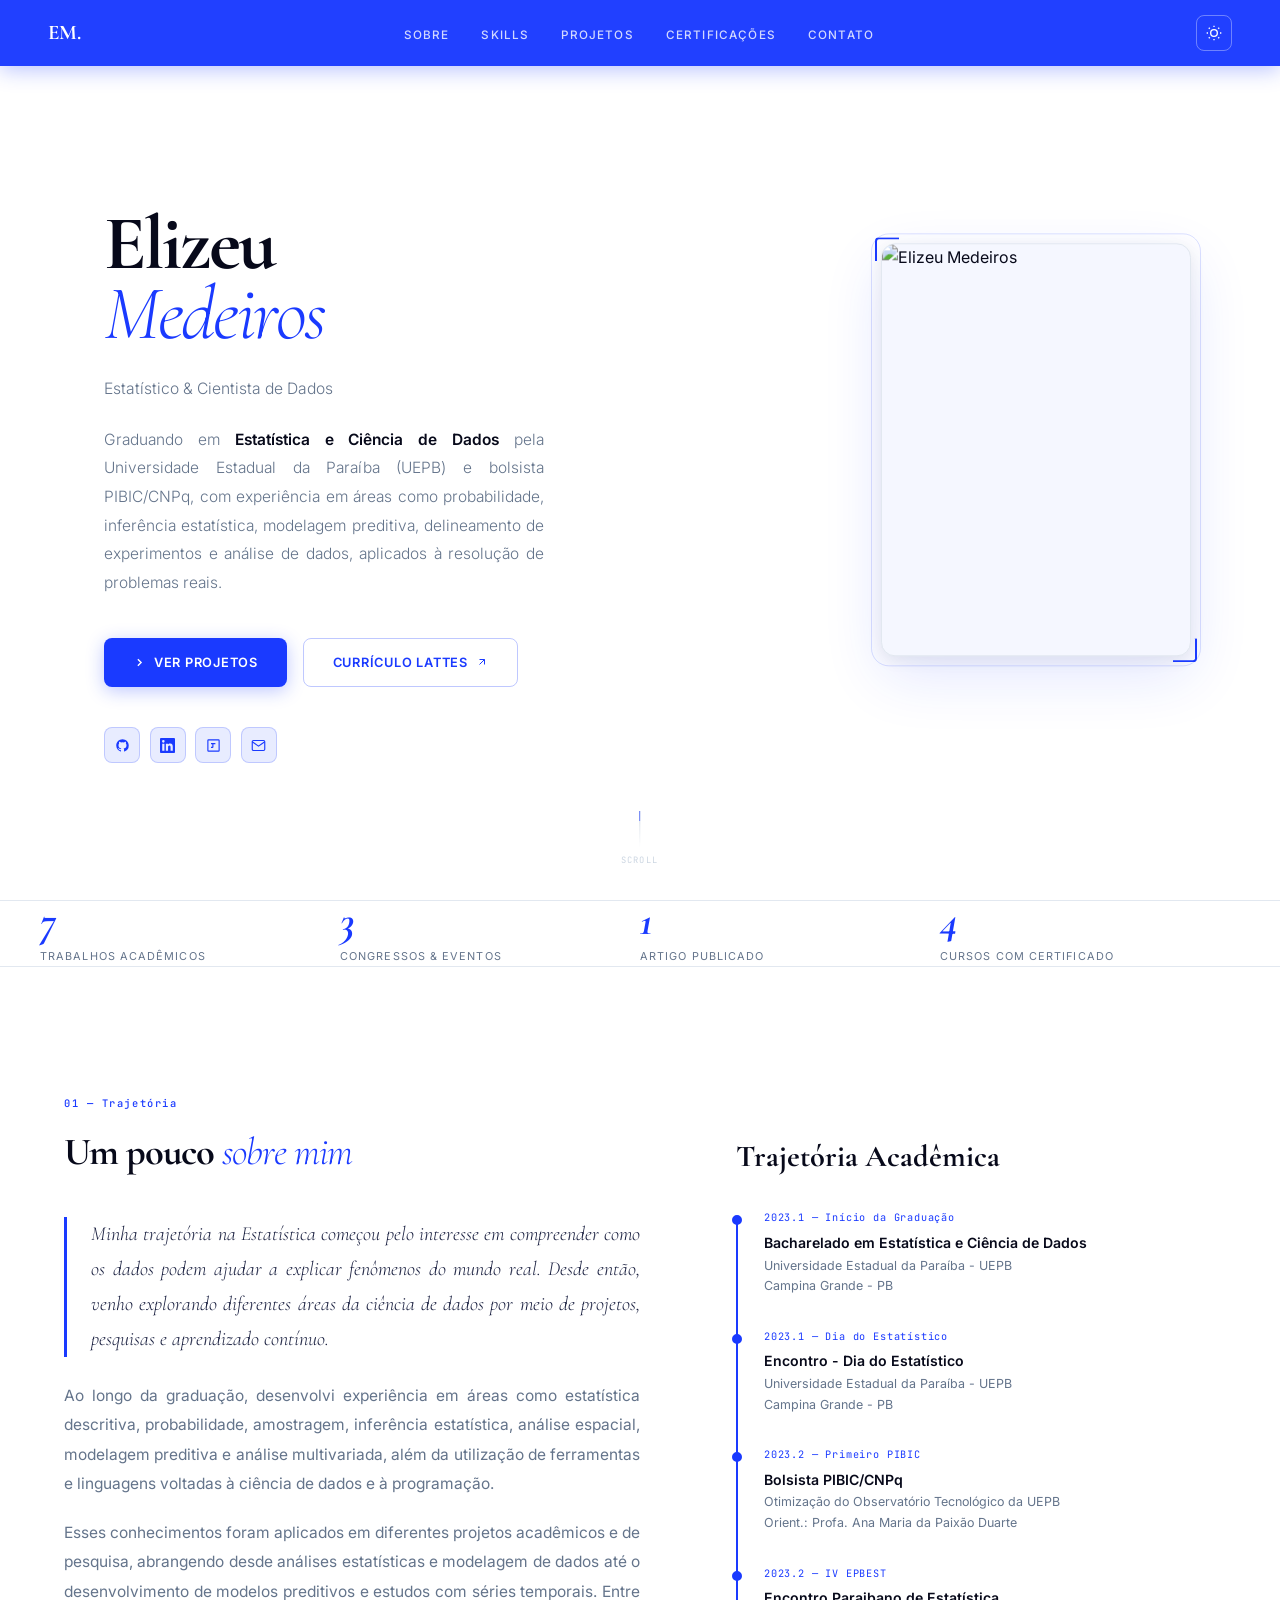
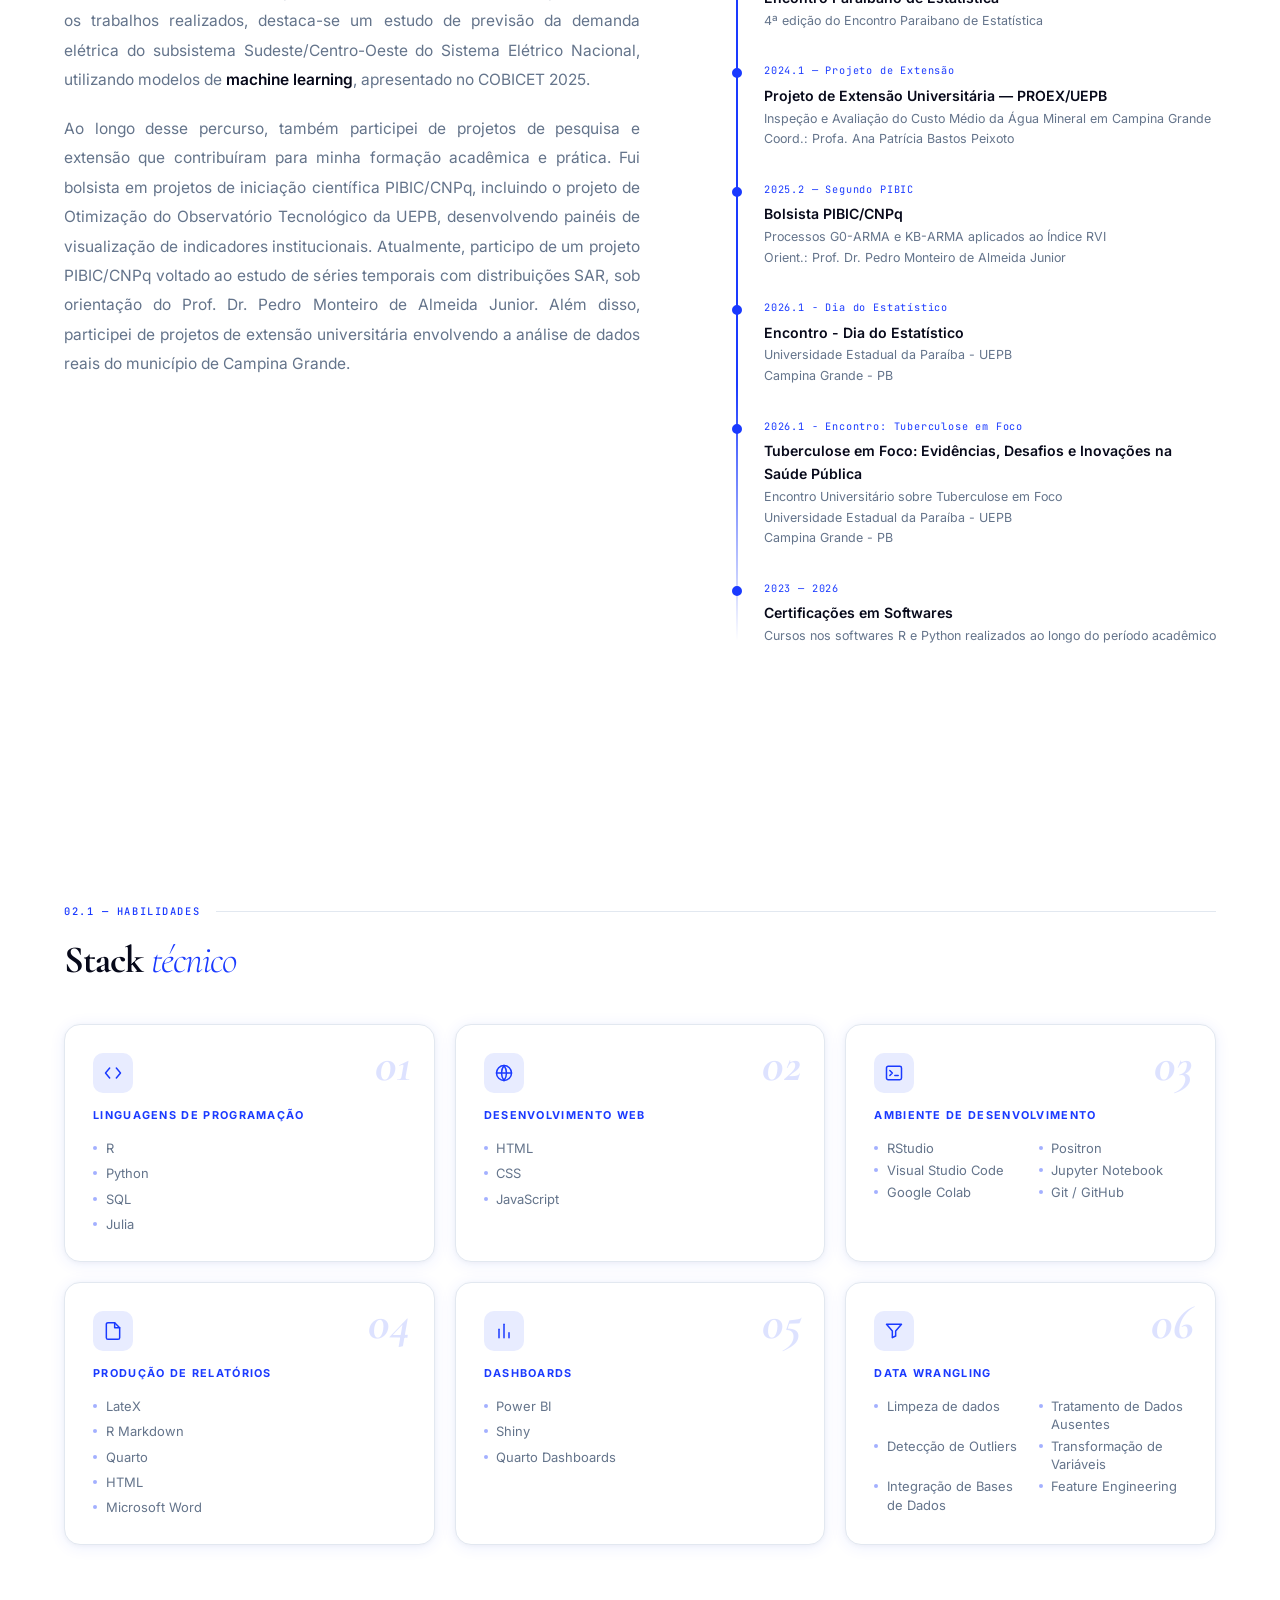
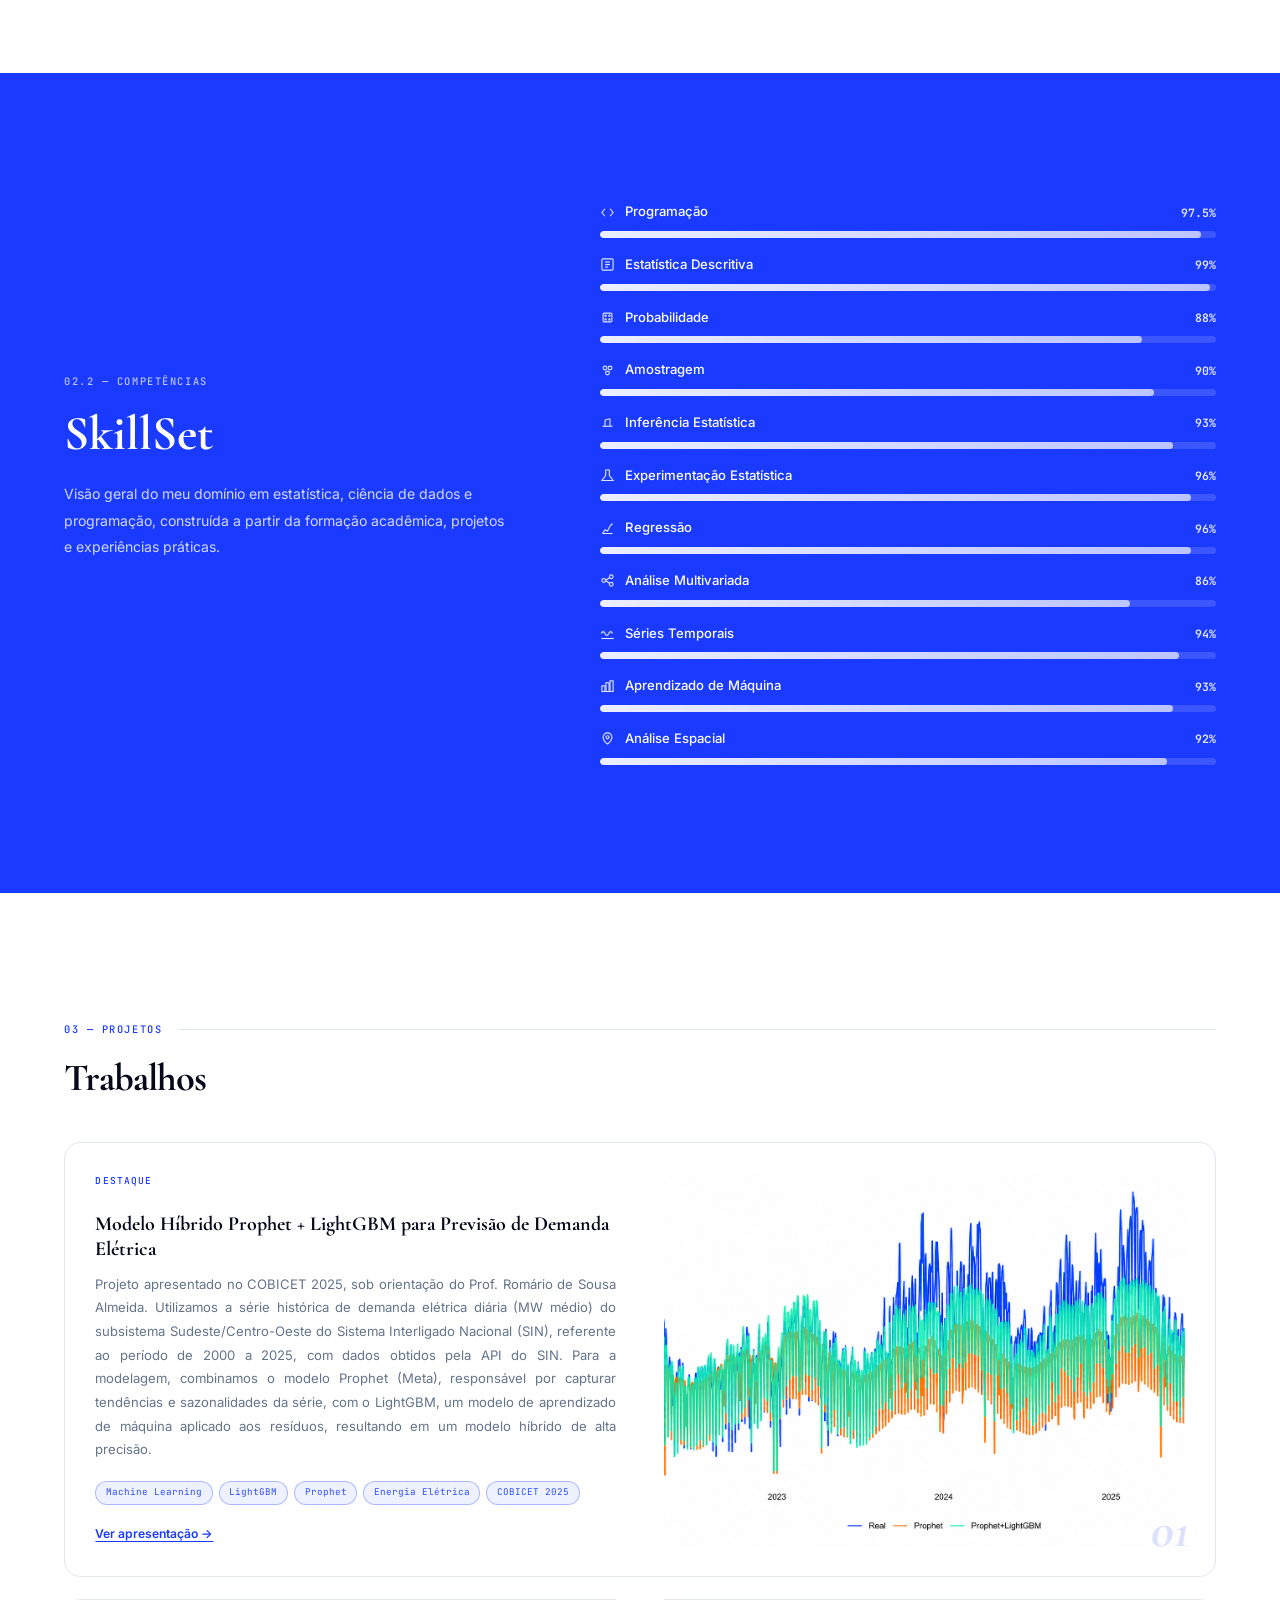
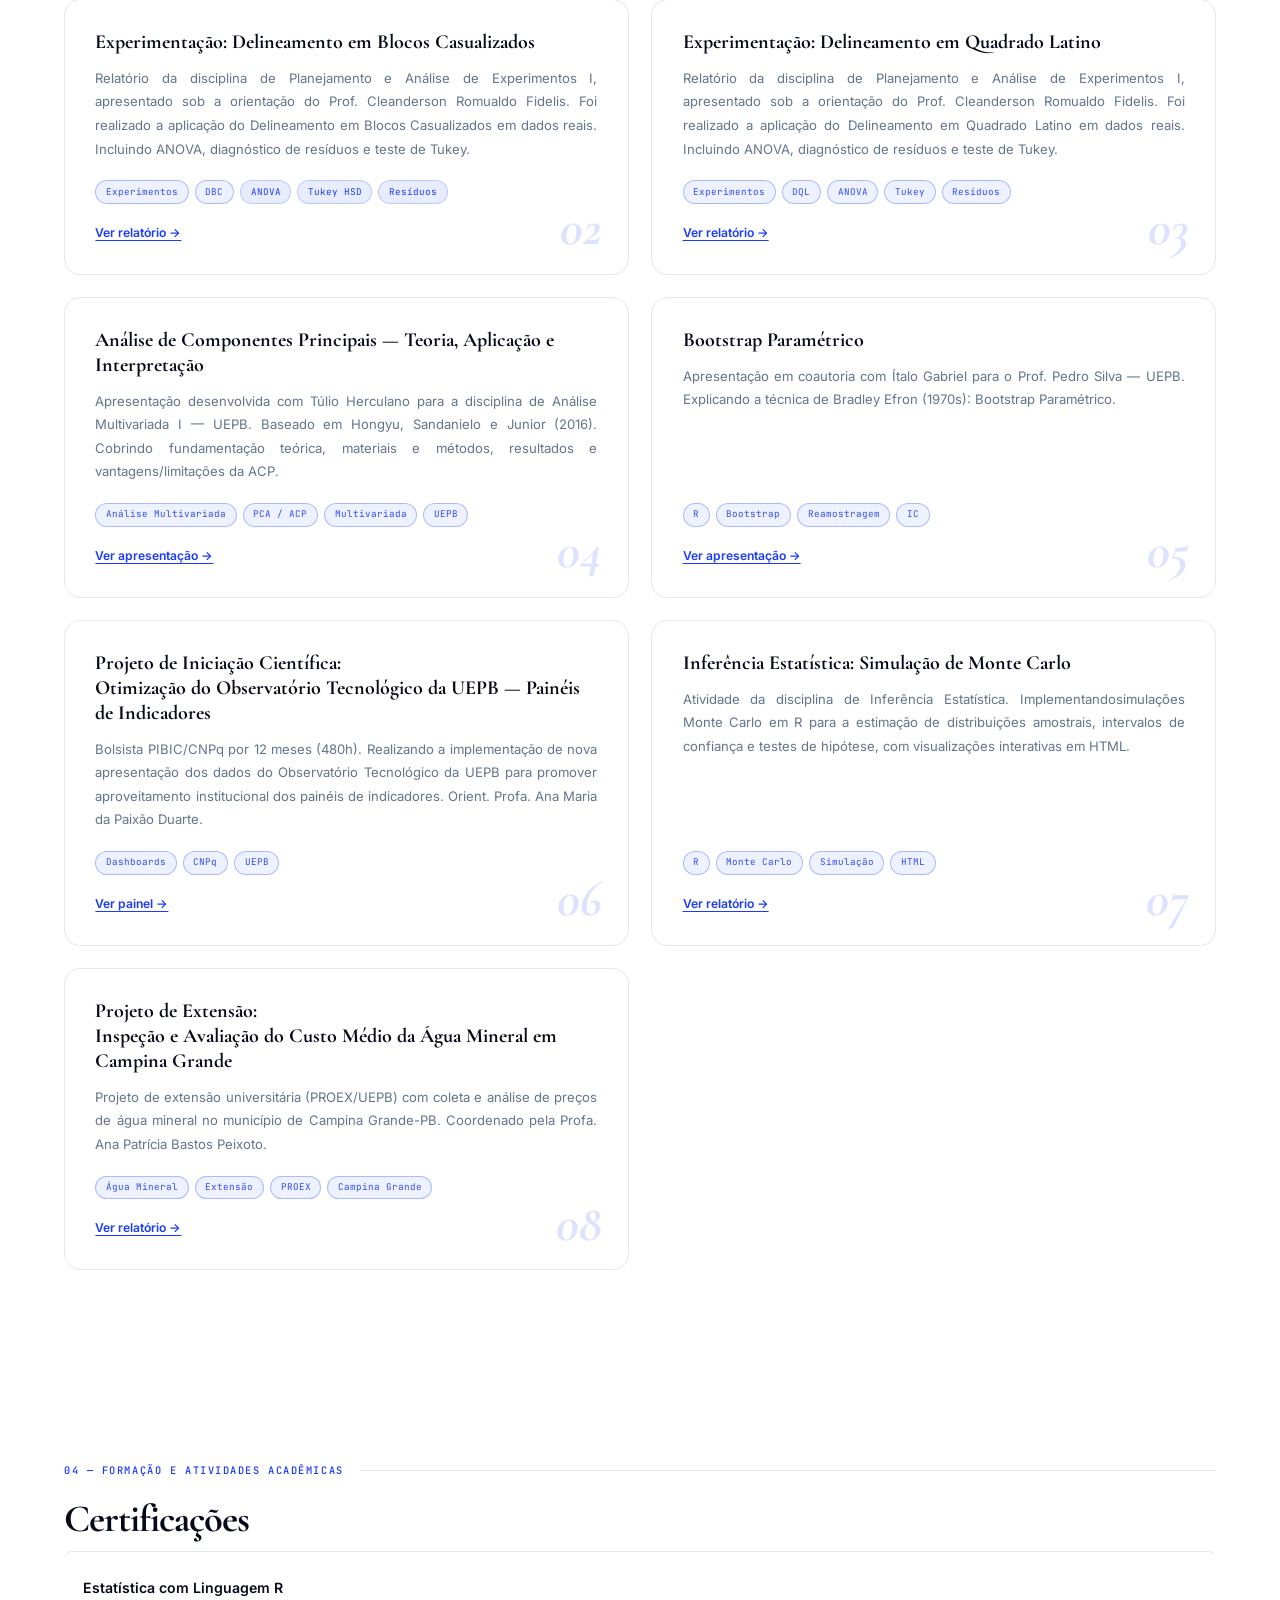
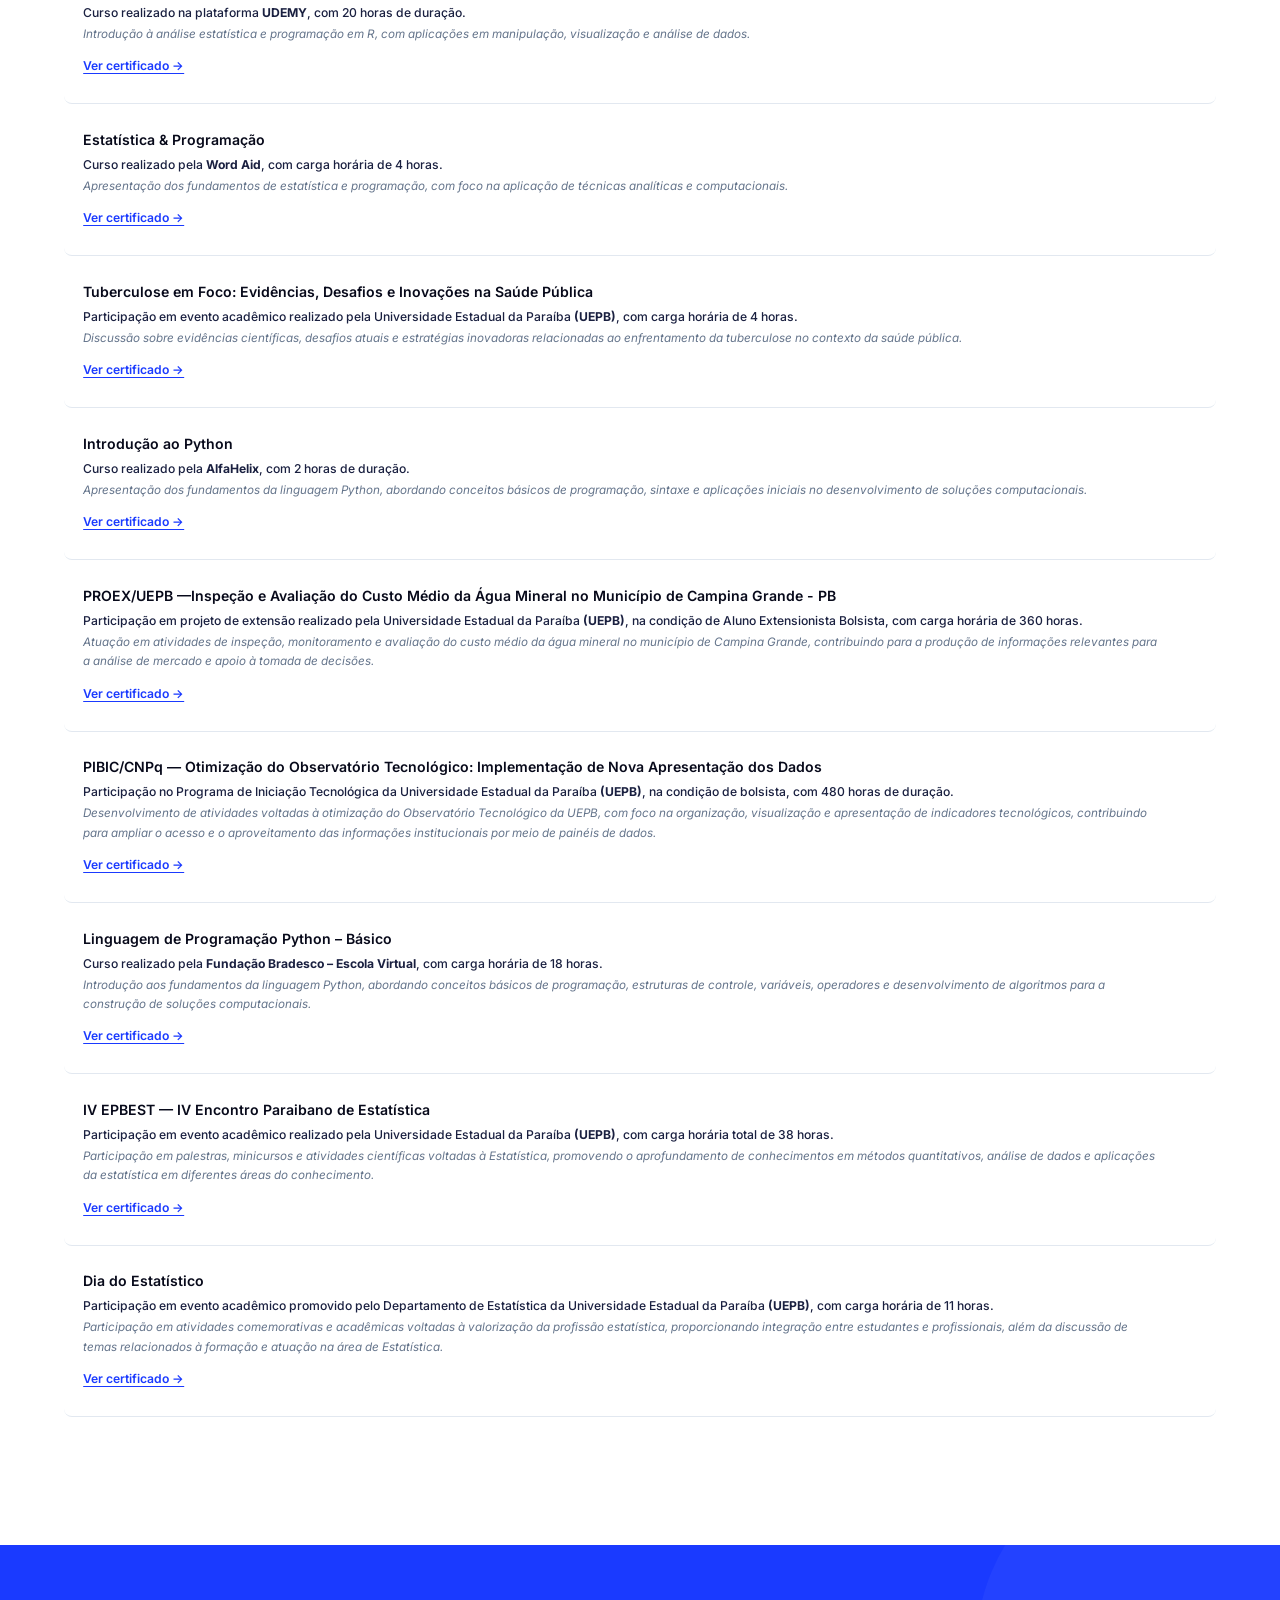
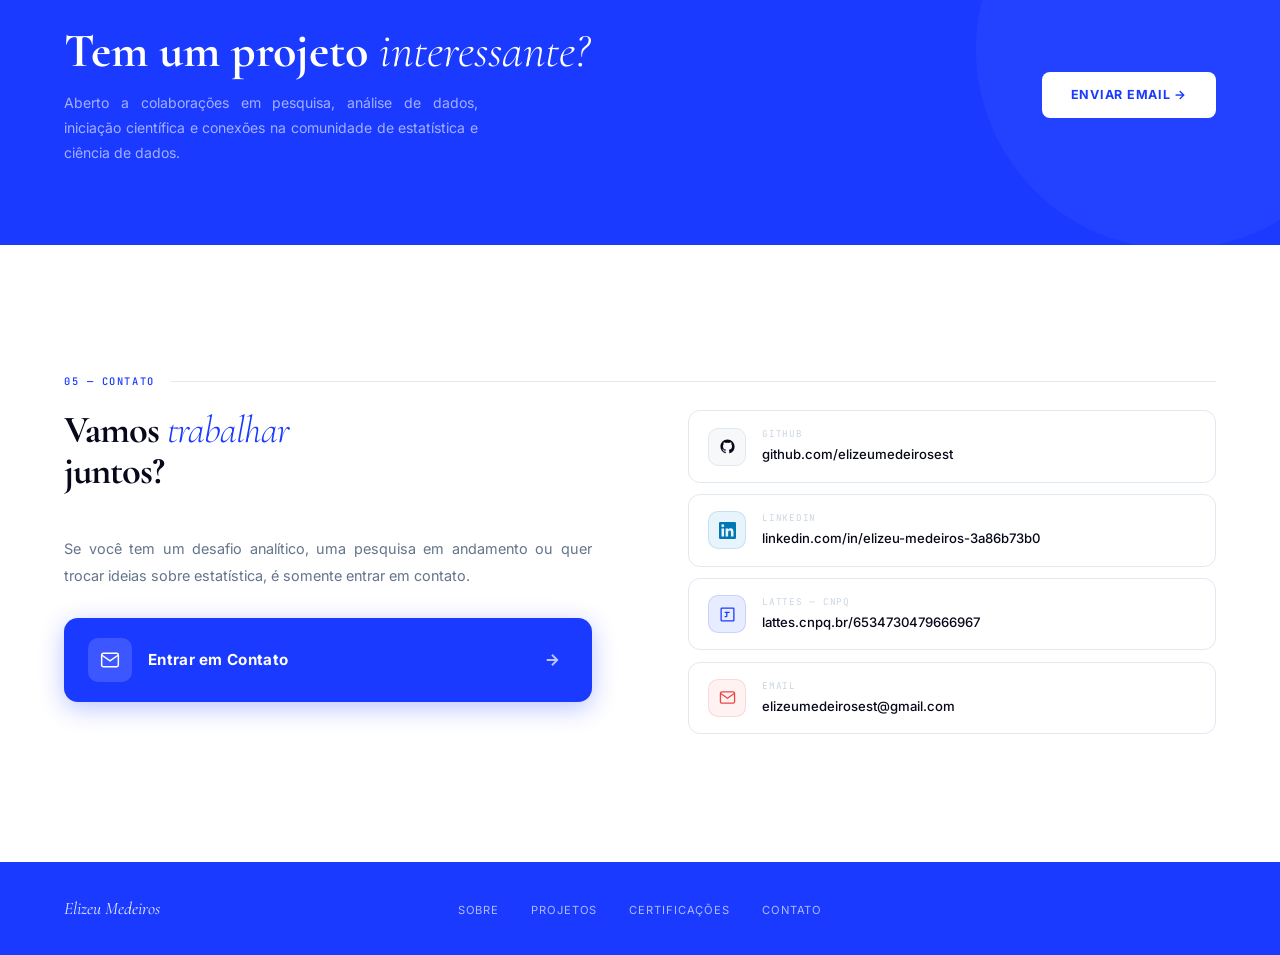
==== index.html @ 02c6488c "Rename portfolio_academico_elizeu.html to index.html" ====
<!DOCTYPE html>
<!--
  ╔══════════════════════════════════════════════════════╗
  ║  ESTRUTURA DE PASTAS — INSTRUÇÕES                   ║
  ╠══════════════════════════════════════════════════════╣
  ║  Coloque este index.html na raiz do seu portfólio.  ║
  ║  Crie as pastas:                                    ║
  ║    /projetos/       → projeto1.pdf (ou .html/.pptx) ║
  ║                       projeto2.pdf                  ║
  ║                       projeto3.pdf  ... até 8       ║
  ║    /certificados/   → certificado1.pdf (ou .png)    ║
  ║                       certificado2.pdf ... até 7    ║
  ║                                                     ║
  ║  Estrutura final:                                   ║
  ║  portfolio/                                         ║
  ║  ├── index.html       ← esta página                 ║
  ║  ├── projetos/                                      ║
  ║  │   ├── projeto1.pdf  ← COBICET Prophet+LightGBM   ║
  ║  │   ├── projeto2.pdf  ← DBC                        ║
  ║  │   ├── projeto3.pdf  ← DQL                        ║
  ║  │   ├── projeto4.pdf  ← ACP/Multivariada           ║
  ║  │   ├── projeto5.pdf  ← Bootstrap                  ║
  ║  │   ├── projeto6.pdf  ← PIBIC                     ║
  ║  │   ├── projeto7.pdf  ← Monte Carlo                ║
  ║  │   └── projeto8.pdf  ← Extensão Água Mineral      ║
  ║  └── certificados/                                  ║
  ║      ├── certificado1.pdf ← COBICET                 ║
  ║      ├── certificado2.pdf ← Bootstrap               ║
  ║      ├── certificado3.pdf ← ACP/PCA                 ║
  ║      ├── certificado4.pdf ← DBC                     ║
  ║      ├── certificado5.pdf ← DQL                     ║
  ║      ├── certificado6.pdf ← PIBIC/CNPq             ║
  ║      └── certificado7.pdf ← IV EPBEST               ║
  ╚══════════════════════════════════════════════════════╝
-->

<html lang="pt-BR">
<head>
<meta charset="UTF-8">
<meta name="viewport" content="width=device-width, initial-scale=1.0">
<title>Elizeu Medeiros — Estatístico & Cientista de Dados</title>
<link rel="preconnect" href="https://fonts.googleapis.com">
<link rel="preconnect" href="https://fonts.gstatic.com" crossorigin>
<link href="https://fonts.googleapis.com/css2?family=Cormorant+Garamond:ital,wght@0,300;0,500;0,700;1,300;1,500;1,700&family=Inter:wght@300;400;500;600;700&family=JetBrains+Mono:wght@400;500&display=swap" rel="stylesheet">
<style>
*,*::before,*::after{box-sizing:border-box;margin:0;padding:0}
:root{
  --white:#ffffff;
  --off:#f5f7ff;
  --off2:#eaedfa;
  --ink:#07091a;
  --ink2:#1a2040;
  --blue:#1a3aff;
  --blue2:#2d4dff;
  --blue-lt:#e8ecff;
  --blue-mid:#6b82ff;
  --blue-royal:#2255dd;
  --teal:#00b4d8;
  --violet:#7c3aed;
  --muted:#64748b;
  --faint:#cbd5e1;
  --border:#e2e8f0;
  --max:1200px;
  --serif:'Cormorant Garamond',Georgia,serif;
  --sans:'Inter',system-ui,sans-serif;
  --mono:'JetBrains Mono',monospace;
  --sh:0 2px 12px rgba(26,58,255,.07),0 1px 3px rgba(0,0,0,.05);
  --sh-lg:0 20px 60px rgba(26,58,255,.12),0 4px 16px rgba(0,0,0,.07);
}
html{scroll-behavior:smooth;background:var(--white)}
body{font-family:var(--sans);color:var(--ink);overflow-x:hidden;line-height:1.65}
::selection{background:var(--blue);color:#fff}
::-webkit-scrollbar{width:3px}
::-webkit-scrollbar-track{background:var(--off)}
::-webkit-scrollbar-thumb{background:var(--blue);border-radius:2px}


/* ── DARK MODE ── */
.dm-toggle{background:none;border:1px solid rgba(255,255,255,.35);border-radius:8px;width:36px;height:36px;display:flex;align-items:center;justify-content:center;cursor:pointer;color:#fff;transition:all .2s;flex-shrink:0}
.dm-toggle:hover{border-color:#fff;color:#fff;background:rgba(255,255,255,.15)}
.dm-toggle svg{width:16px;height:16px;pointer-events:none}
body:not(.dark) .icon-moon{display:none}
body.dark .icon-sun{display:none}
body.dark{
  --white:#111827;--off:#1a2235;--off2:#1f2d44;--ink:#f0f4ff;--ink2:#c7d2f0;
  --muted:#8899bb;--faint:#3a4a6a;--border:#253050;
  --sh:0 2px 12px rgba(0,0,0,.3),0 1px 3px rgba(0,0,0,.2);
  --sh-lg:0 20px 60px rgba(0,0,0,.4),0 4px 16px rgba(0,0,0,.2);
}
body.dark,body.dark *{color-scheme:dark}
body.dark{background:#111827!important;color:#f0f4ff!important}
body.dark #hero{background:#111827!important}
body.dark .hero-wash{opacity:0!important}
body.dark #sobre,body.dark #skills,body.dark #projetos,body.dark #pub,body.dark #contato{background:#111827!important}
body.dark .sk-card,body.dark .pcard,body.dark .bars-box,body.dark .ndist-panel{background:#1a2235!important;border-color:#253050!important}
body.dark .sbox{background:#1a2235!important}
body.dark .pub-item:hover{background:#1a2235!important}
body.dark .clink{background:#1a2235!important;border-color:#253050!important}
body.dark nav,body.dark nav.scrolled{background:rgba(26,58,255,.98)!important}
body.dark footer{background:var(--blue)!important}
body.dark .foot-logo{color:rgba(255,255,255,.9)!important}
body.dark .foot-links a{color:rgba(255,255,255,.65)!important}
body.dark .foot-links a:hover{color:#fff!important}
body.dark .clinks a:first-child .cl-icon{background:#fff!important;border-color:#ddd!important}
body.dark .clinks a:first-child .cl-icon svg{fill:#24292e!important}
body.dark .about-lead,body.dark .sobre-body,body.dark .hero-desc{color:#c7d2f0!important}
body.dark .muted,body.dark .pub-meta,body.dark .pub-venue,body.dark .t-inst{color:#8899bb!important}

body.dark .sk-card,body.dark .pcard,body.dark .clink,body.dark .ndist-panel,body.dark .pub-item:hover,body.dark .contact-cta-card,body.dark .location-card{background:var(--off)}
body.dark .stats-band{background:var(--bg,#111827)!important;border-color:rgba(255,255,255,.08)!important}
body.dark .sbox{background:#111827!important;border-color:rgba(255,255,255,.08)!important}
body.dark .sbox-n{color:#6b82ff!important}
body.dark .sbox-l{color:rgba(255,255,255,.55)!important}

/* ─── PROGRESS ─── */
#prog{position:fixed;top:0;left:0;height:2px;background:linear-gradient(90deg,var(--blue),var(--teal));z-index:9999;width:0;pointer-events:none;transition:width .1s}

/* ─── CURSOR ─── */
#cur{position:fixed;width:7px;height:7px;background:var(--blue);border-radius:50%;pointer-events:none;z-index:9998;transform:translate(-50%,-50%);transition:width .2s,height .2s}
#cur2{position:fixed;width:30px;height:30px;border:1.5px solid rgba(26,58,255,.3);border-radius:50%;pointer-events:none;z-index:9997;transform:translate(-50%,-50%);transition:all .13s ease}
@media(hover:none){#cur,#cur2{display:none}}

/* ═══════════════════════════
   NAV
═══════════════════════════ */
nav{position:fixed;top:0;left:0;right:0;z-index:600;height:66px;padding:0 clamp(1.5rem,5vw,3rem);display:grid;grid-template-columns:auto 1fr auto;align-items:center;gap:1.5rem;will-change:transform;background:rgba(26,58,255,.97);box-shadow:0 4px 20px rgba(26,58,255,.3)}
nav.scrolled{background:rgba(26,58,255,.98);backdrop-filter:blur(20px);border-bottom:1px solid rgba(255,255,255,.1);box-shadow:0 6px 24px rgba(26,58,255,.35)}
.nav-logo{font-family:var(--serif);font-size:1.3rem;font-weight:700;color:#fff;text-decoration:none;letter-spacing:.01em}

.nav-links{display:flex;gap:2rem;list-style:none;justify-content:center}
.nav-links a{font-size:.73rem;letter-spacing:.1em;text-transform:uppercase;color:rgba(255,255,255,.8);text-decoration:none;transition:color .2s;font-weight:500}
.nav-links a:hover{color:#fff}
.hamburger{display:none;flex-direction:column;gap:5px;cursor:pointer;padding:4px}
.hamburger span{width:22px;height:1.5px;background:rgba(255,255,255,.8);display:block;transition:.3s}

/* ═══════════════════════════
   HERO — fundo branco/off
═══════════════════════════ */
#hero{min-height:100vh;background:var(--white);position:relative;overflow:hidden;display:flex;align-items:center}

/* gradient wash right side */
.hero-wash{position:absolute;inset:0;background:radial-gradient(ellipse 55% 80% at 85% 50%,var(--off) 0%,transparent 70%);pointer-events:none}

/* thin left accent rule */
.hero-rule{position:absolute;left:clamp(1.5rem,5vw,4rem);top:10%;bottom:10%;width:1.5px;background:linear-gradient(transparent,var(--blue-lt) 30%,var(--blue-lt) 70%,transparent);border-radius:1px}

/* right side — photo + floating elements */
.hero-right{position:absolute;right:clamp(1.5rem,5vw,4rem);top:50%;transform:translateY(-50%);width:360px;display:flex;flex-direction:column;align-items:center;gap:1.5rem;z-index:2}

/* photo frame */
.photo-frame{width:310px;aspect-ratio:3/4;position:relative}
.photo-frame::before{content:'';position:absolute;inset:-10px;border:1.5px solid rgba(26,58,255,.15);border-radius:18px;pointer-events:none}
.photo-inner{width:100%;height:100%;border-radius:14px;background:var(--off);border:1px solid var(--border);overflow:hidden;position:relative;display:flex;align-items:center;justify-content:center;box-shadow:var(--sh-lg)}
.photo-inner img{width:100%;height:100%;object-fit:cover;display:block}
.photo-placeholder{display:flex;flex-direction:column;align-items:center;gap:.75rem;padding:2rem}
.photo-placeholder svg{width:64px;height:64px;color:var(--faint)}
.photo-placeholder p{font-family:var(--mono);font-size:.62rem;color:var(--faint);letter-spacing:.08em;text-align:center;line-height:1.6}

/* corner brackets */
.photo-frame::after{content:'';position:absolute;bottom:-6px;right:-6px;width:24px;height:24px;border-bottom:2px solid var(--blue);border-right:2px solid var(--blue);border-radius:0 0 4px 0}
.corner-tl{position:absolute;top:-6px;left:-6px;width:24px;height:24px;border-top:2px solid var(--blue);border-left:2px solid var(--blue);border-radius:4px 0 0 0;z-index:1}

/* name badge on photo */
.photo-badge{display:none}
.photo-badge-name{font-family:var(--serif);font-size:1rem;font-weight:700;color:var(--ink);display:block}
.photo-badge-role{font-family:var(--mono);font-size:.6rem;color:var(--muted);display:block;margin-top:.2rem;letter-spacing:.05em}
.photo-badge-dot{display:inline-block;width:6px;height:6px;background:var(--teal);border-radius:50%;margin-right:.35rem;animation:pulse 2s ease-in-out infinite}

/* floating metric pills */
.metric-pills{display:flex;flex-direction:column;gap:.6rem;width:100%}
.mpill{display:flex;align-items:center;gap:.75rem;padding:.65rem 1rem;background:var(--white);border:1px solid var(--border);border-radius:10px;box-shadow:var(--sh);animation:floatPill 5s ease-in-out infinite}
.mpill:nth-child(2){animation-delay:1.5s}.mpill:nth-child(3){animation-delay:3s}
.mpill-icon{width:32px;height:32px;border-radius:8px;display:flex;align-items:center;justify-content:center;font-size:1rem;flex-shrink:0}
.mpill-text strong{display:block;font-size:.8rem;font-weight:600;color:var(--ink)}
.mpill-text span{font-family:var(--mono);font-size:.62rem;color:var(--muted);letter-spacing:.04em}
@keyframes floatPill{0%,100%{transform:translateY(0)}50%{transform:translateY(-5px)}}
@keyframes pulse{0%,100%{box-shadow:0 0 0 0 rgba(0,180,216,.4)}50%{box-shadow:0 0 0 6px rgba(0,180,216,0)}}

/* hero text left */
.hero-text{position:relative;z-index:2;max-width:var(--max);margin:0 auto;width:100%;padding:0 clamp(1.5rem,5vw,4rem);padding-top:72px;min-height:100vh;display:flex;align-items:center}
.hero-text-inner{max-width:520px}

.eyebrow-tag{display:inline-flex;align-items:center;gap:.65rem;font-family:var(--mono);font-size:.68rem;letter-spacing:.14em;color:var(--blue);margin-bottom:2rem;opacity:0;animation:fadeUp .7s .2s ease forwards}
.tag-pulse{width:7px;height:7px;background:var(--teal);border-radius:50%;flex-shrink:0;animation:pulse 2s ease-in-out infinite}

h1.hn{font-family:var(--serif);font-size:clamp(3.5rem,6vw,5.8rem);font-weight:700;line-height:.92;letter-spacing:-.03em;color:var(--ink);margin-bottom:1.6rem;opacity:0;animation:fadeUp .9s .35s ease forwards}
h1.hn em{font-style:italic;font-weight:300;color:var(--blue);display:block}

.hero-role-wrap{display:flex;align-items:center;gap:.75rem;margin-bottom:1.5rem;flex-wrap:wrap;opacity:0;animation:fadeUp .9s .48s ease forwards}
.hero-role-txt{font-size:.98rem;color:var(--muted);font-weight:300}
.hero-badge{font-family:var(--mono);font-size:.6rem;padding:.28rem .72rem;border-radius:100px;background:var(--blue-lt);color:var(--blue);border:1px solid rgba(26,58,255,.2);letter-spacing:.06em}

.hero-desc{font-size:.97rem;color:var(--muted);line-height:1.85;max-width:44ch;margin-bottom:2.5rem;opacity:0;animation:fadeUp .9s .58s ease forwards;font-weight:300}
.hero-desc strong{color:var(--ink);font-weight:600}

.hero-btns{display:flex;gap:1rem;flex-wrap:wrap;margin-bottom:2.5rem;opacity:0;animation:fadeUp .9s .7s ease forwards}
.btn-blue{display:inline-flex;align-items:center;gap:.5rem;padding:.82rem 1.8rem;background:var(--blue);color:#fff;font-size:.8rem;font-weight:600;letter-spacing:.06em;text-transform:uppercase;text-decoration:none;border-radius:8px;transition:all .25s;box-shadow:0 4px 18px rgba(26,58,255,.28)}
.btn-blue:hover{background:var(--blue2);transform:translateY(-2px);box-shadow:0 8px 28px rgba(26,58,255,.38)}
.btn-ol{display:inline-flex;align-items:center;gap:.5rem;padding:.82rem 1.8rem;background:transparent;color:var(--blue);font-size:.8rem;font-weight:600;letter-spacing:.06em;text-transform:uppercase;text-decoration:none;border-radius:8px;border:1.5px solid rgba(26,58,255,.28);transition:all .25s}
.btn-ol:hover{background:var(--blue-lt);border-color:var(--blue);transform:translateY(-2px)}

.hero-soc{display:flex;gap:.6rem;opacity:0;animation:fadeUp .9s .82s ease forwards}
.soc{width:36px;height:36px;border:1px solid rgba(26,58,255,.2);border-radius:8px;display:flex;align-items:center;justify-content:center;color:var(--blue);text-decoration:none;transition:all .2s;background:var(--blue-lt)}
.soc:hover{border-color:var(--blue2);color:#fff;background:var(--blue);transform:translateY(-2px);box-shadow:0 4px 12px rgba(26,58,255,.3)}
.soc svg{width:15px;height:15px}

/* scroll thumb */
.scroll-hint{position:absolute;bottom:2rem;left:50%;transform:translateX(-50%);display:flex;flex-direction:column;align-items:center;gap:.4rem;opacity:0;animation:fadeIn 1s 1.4s ease forwards;z-index:2}
.scroll-hint span{font-family:var(--mono);font-size:.55rem;letter-spacing:.14em;color:var(--faint);text-transform:uppercase}
.scroll-track{width:1px;height:36px;background:linear-gradient(var(--faint),transparent);position:relative;overflow:hidden}
.scroll-thumb{position:absolute;top:0;left:0;width:1px;height:10px;background:var(--blue);animation:sThumb 1.8s ease-in-out infinite}
@keyframes sThumb{0%{top:-10px}100%{top:100%}}

/* ═══════════════════════════
   STATS BAND
═══════════════════════════ */
.stats-band{border-top:1px solid var(--border);border-bottom:1px solid var(--border);background:var(--white)}
.stats-inner{max-width:var(--max);margin:0 auto;display:grid;grid-template-columns:repeat(4,1fr)}
.sbox:last-child{border-right:none}

.sbox:hover{background:var(--off)}
.sbox-n{font-family:var(--serif);font-size:2.6rem;font-weight:700;font-style:italic;color:var(--blue);line-height:1;display:block}
.sbox-l{font-size:.68rem;color:var(--muted);letter-spacing:.1em;text-transform:uppercase;margin-top:.35rem;display:block}

/* ═══════════════════════════
   SECTION BASE
═══════════════════════════ */
.sec{padding:clamp(5rem,10vw,8rem) clamp(1.5rem,5vw,4rem)}
.sec-inner{max-width:var(--max);margin:0 auto}
.ey{display:flex;align-items:center;gap:1rem;margin-bottom:1.25rem}
.ey-n{font-family:var(--mono);font-size:.65rem;color:var(--blue);letter-spacing:.15em;font-weight:500}
.ey-r{flex:1;height:1px;background:var(--border)}
.sec-h{font-family:var(--serif);font-size:clamp(1.8rem,3vw,2.6rem);font-weight:700;line-height:1.05;letter-spacing:-.025em;color:var(--ink);margin-bottom:2.75rem}
.sec-h em{font-style:italic;font-weight:300;color:var(--blue)}

/* ═══════════════════════════
   SOBRE
═══════════════════════════ */
#sobre{background:var(--white)}
.sobre-grid{display:grid;grid-template-columns:1.2fr 1fr;gap:6rem;align-items:start}
.sobre-lead{font-family:var(--serif);font-size:1.25rem;font-weight:300;font-style:italic;color:var(--ink2);line-height:1.75;margin-bottom:1.5rem;padding-left:1.5rem;border-left:3px solid var(--blue)}
.sobre-body{font-size:.97rem;color:var(--muted);line-height:1.9;margin-bottom:1.2rem}
.sobre-body strong{color:var(--ink);font-weight:600}







/* timeline */
.timeline{padding-left:1.75rem;position:relative;display:flex;flex-direction:column}
.timeline::before{content:'';position:absolute;left:0;top:6px;bottom:6px;width:2px;background:linear-gradient(var(--blue) 0%,var(--blue) 75%,rgba(26,58,255,0) 100%);border-radius:1px}
.t-item{position:relative;padding-bottom:2rem}
.t-item:last-child{padding-bottom:0}
.t-dot{position:absolute;left:-1.75rem;top:5px;width:10px;height:10px;border-radius:50%;border:2px solid var(--blue);background:var(--white);transform:translateX(-4px)}
.t-dot.active{background:var(--blue);box-shadow:0 0 0 4px rgba(26,58,255,.14)}
.t-yr{font-family:var(--mono);font-size:.64rem;color:var(--blue);letter-spacing:.08em;display:block;margin-bottom:.22rem}
.t-title{font-size:.88rem;font-weight:600;color:var(--ink);margin-bottom:.1rem}
.t-inst{font-size:.78rem;color:var(--muted)}

/* bars */











/* ═══════════════════════════
   SKILLS
═══════════════════════════ */
#skills{background:var(--white)}
.sk-grid{display:grid;grid-template-columns:repeat(3,1fr);gap:1.25rem}
.sk-card{background:var(--white);border:1px solid var(--border);border-radius:16px;padding:1.75rem;transition:all .3s;position:relative;overflow:hidden;cursor:default;box-shadow:0 2px 16px rgba(26,58,255,.08),0 1px 4px rgba(0,0,0,.04)}
.sk-card::after{content:'';position:absolute;top:0;left:0;right:0;height:2px;background:linear-gradient(90deg,var(--blue),var(--teal));transform:scaleX(0);transform-origin:left;transition:transform .35s}
.sk-card:hover{box-shadow:var(--sh-lg);border-color:rgba(26,58,255,.18);transform:translateY(-4px)}
.sk-card:hover::after{transform:scaleX(1)}
.sk-n{position:absolute;top:1rem;right:1.4rem;font-family:var(--serif);font-size:3rem;font-weight:700;font-style:italic;color:rgba(26,58,255,.15);line-height:1;user-select:none}
.sk-icon{width:40px;height:40px;border-radius:10px;display:flex;align-items:center;justify-content:center;margin-bottom:.9rem}
.sk-icon svg{width:20px;height:20px}
.sk-title{font-size:.68rem;font-weight:700;letter-spacing:.12em;text-transform:uppercase;color:var(--blue);margin-bottom:.85rem}
.sk-list{list-style:none;display:flex;flex-direction:column;gap:.45rem}
.sk-list li{font-size:.81rem;color:var(--muted);display:flex;align-items:flex-start;gap:.55rem;line-height:1.4}
.sk-list li::before{content:'';width:4px;height:4px;border-radius:50%;background:var(--blue);flex-shrink:0;margin-top:.44rem;opacity:.4}

/* ═══════════════════════════
   COMPETÊNCIAS — azul royal
═══════════════════════════ */
#comp{background:var(--blue);padding:clamp(5rem,10vw,8rem) clamp(1.5rem,5vw,4rem);position:relative;overflow:hidden}
#comp::before{display:none}
.comp-inner{max-width:var(--max);margin:0 auto;display:grid;grid-template-columns:1fr 1.4fr;gap:6rem;align-items:center;position:relative;z-index:1}
.comp-h{font-family:var(--serif);font-size:clamp(2.2rem,3.8vw,3.2rem);font-weight:700;line-height:1.1;color:#fff;margin-bottom:1.25rem}
.comp-h em{font-style:italic;font-weight:300;color:rgba(255,255,255,.7)}
.comp-desc{font-size:.88rem;color:rgba(255,255,255,.8);line-height:1.9;margin-bottom:2rem}
.comp-legend{display:flex;flex-direction:column;gap:.7rem}
.leg{display:flex;align-items:center;gap:.75rem}
.leg-dot{width:10px;height:10px;border-radius:50%;flex-shrink:0}
.leg-lbl{font-family:var(--mono);font-size:.67rem;color:rgba(255,255,255,.75);letter-spacing:.08em}

/* Skill bars */
.skill-bars{display:flex;flex-direction:column;gap:1rem}
.skill-bar-item{display:grid;grid-template-columns:1fr auto;align-items:center;gap:.5rem 1rem}
.skill-bar-label{font-family:var(--sans);font-size:.82rem;font-weight:500;color:#fff;display:flex;align-items:center;gap:.6rem;grid-column:1}
.skill-bar-label svg{width:15px;height:15px;opacity:.85;flex-shrink:0}
.skill-bar-pct{font-family:var(--mono);font-size:.72rem;color:rgba(255,255,255,.9);font-weight:600;grid-column:2;text-align:right}
.skill-bar-track{grid-column:1/-1;height:7px;background:rgba(255,255,255,.15);border-radius:100px;overflow:hidden}
.skill-bar-fill{height:100%;border-radius:100px;background:linear-gradient(90deg,rgba(255,255,255,.9),rgba(255,255,255,.65));width:0;transition:width 1.1s cubic-bezier(.4,0,.2,1)}
.skill-bar-item:nth-child(2) .skill-bar-fill{transition-delay:.05s}
.skill-bar-item:nth-child(3) .skill-bar-fill{transition-delay:.1s}
.skill-bar-item:nth-child(4) .skill-bar-fill{transition-delay:.15s}
.skill-bar-item:nth-child(5) .skill-bar-fill{transition-delay:.2s}
.skill-bar-item:nth-child(6) .skill-bar-fill{transition-delay:.25s}
.skill-bar-item:nth-child(7) .skill-bar-fill{transition-delay:.3s}
.skill-bar-item:nth-child(8) .skill-bar-fill{transition-delay:.35s}
.skill-bar-item:nth-child(9) .skill-bar-fill{transition-delay:.4s}
.skill-bar-item:nth-child(10) .skill-bar-fill{transition-delay:.45s}
.skill-bars-axis{display:flex;justify-content:space-between;margin-top:.75rem;padding-top:.5rem;border-top:1px solid rgba(255,255,255,.12)}
.skill-bars-axis span{font-family:var(--mono);font-size:.6rem;color:rgba(255,255,255,.4);letter-spacing:.06em}

/* ═══════════════════════════
   PROJETOS
═══════════════════════════ */
#projetos{background:var(--white)}
.proj-grid{display:grid;grid-template-columns:repeat(2,1fr);gap:1.4rem}
.pcard{background:var(--white);border:1.5px solid var(--border);border-radius:16px;padding:1.9rem;position:relative;overflow:hidden;transition:all .3s;text-decoration:none;display:flex;flex-direction:column;color:inherit}
.pcard::after{content:'';position:absolute;top:0;left:0;right:0;height:2px;background:linear-gradient(90deg,var(--blue),var(--teal));transform:scaleX(0);transform-origin:left;transition:transform .4s}
.pcard:hover{border-color:rgba(26,58,255,.22);box-shadow:var(--sh-lg);transform:translateY(-4px)}
.pcard:hover::after{transform:scaleX(1)}
.pcard.span2{grid-column:1/-1;display:grid;grid-template-columns:1fr 1fr;gap:3rem;align-items:center}
.ptop{display:flex;justify-content:space-between;align-items:flex-start;margin-bottom:1.4rem}
.ptype{font-family:var(--mono);font-size:.6rem;letter-spacing:.12em;color:var(--blue);text-transform:uppercase;font-weight:500}
.pyr{font-family:var(--mono);font-size:.6rem;color:var(--faint)}
.pn{position:absolute;bottom:1.2rem;right:1.6rem;font-family:var(--serif);font-size:3.2rem;font-weight:700;font-style:italic;color:rgba(26,58,255,.15);line-height:1;user-select:none}
.ptitle{font-family:var(--serif);font-size:1.25rem;font-weight:700;line-height:1.25;color:var(--ink);margin-bottom:.7rem}
.pdesc{font-size:.82rem;color:var(--muted);line-height:1.8;flex:1;margin-bottom:1.2rem}
.ptags{display:flex;flex-wrap:wrap;gap:.38rem;margin-top:auto}
.ptag{font-family:var(--mono);font-size:.58rem;padding:.2rem .6rem;border-radius:100px;border:1px solid rgba(26,58,255,.2);color:var(--blue);background:var(--blue-lt)}
.ptag.b{border-color:rgba(26,58,255,.22);color:var(--blue);background:var(--blue-lt)}
.ptag.t{border-color:rgba(26,58,255,.3);color:var(--blue2);background:rgba(26,58,255,.07)}
.ptag.v{border-color:rgba(26,58,255,.25);color:var(--blue);background:rgba(26,58,255,.06)}
.plink{margin-top:1.2rem;display:inline-flex;align-items:center;gap:.4rem;font-size:.76rem;font-weight:600;color:var(--blue);transition:gap .2s}
.pcard:hover .plink{gap:.72rem}
.pviz{background:var(--off);border:1px solid var(--border);border-radius:12px;display:flex;align-items:center;justify-content:center;min-height:230px;padding:1.5rem}

/* ═══════════════════════════
   PUBLICAÇÕES
═══════════════════════════ */
#pub{background:var(--white)}
.pub-item{display:grid;grid-template-columns:1fr auto;gap:1.2rem 2rem;padding:1.6rem 1.2rem;border-bottom:1px solid var(--border);align-items:start;transition:all .25s;border-radius:8px}
.pub-item:first-child{border-top:1px solid var(--border)}
.pub-item:hover{background:var(--white);box-shadow:var(--sh);margin:0 -1.2rem;border-color:transparent}
.pub-yr{font-family:var(--mono);font-size:.7rem;color:var(--blue);padding-top:.18rem;font-weight:500}
.pub-title{font-size:.88rem;font-weight:600;color:var(--ink);line-height:1.45;margin-bottom:.28rem}
.pub-meta{font-size:.76rem;color:var(--muted)}
.pub-venue{font-size:.73rem;color:var(--faint);margin-top:.14rem;font-style:italic}
.pub-venue b{color:var(--blue);font-style:normal;font-weight:600}
.pub-badge{font-family:var(--mono);font-size:.58rem;padding:.22rem .68rem;border-radius:100px;white-space:nowrap;align-self:flex-start;margin-top:.14rem;font-weight:500}
.pbr{background:var(--blue-lt);border:1px solid rgba(26,58,255,.18);color:var(--blue)}
.pbt{background:rgba(0,180,216,.07);border:1px solid rgba(0,180,216,.18);color:var(--teal)}
.pbv{background:rgba(124,58,237,.07);border:1px solid rgba(124,58,237,.18);color:var(--violet)}

/* ═══════════════════════════
   CTA
═══════════════════════════ */
.cta{background:var(--blue);padding:5rem clamp(1.5rem,5vw,4rem);position:relative;overflow:hidden}
.cta::before{content:'';position:absolute;right:-6rem;top:-6rem;width:400px;height:400px;border-radius:50%;background:rgba(255,255,255,.04);pointer-events:none}
.cta-inner{max-width:var(--max);margin:0 auto;display:grid;grid-template-columns:1fr auto;gap:4rem;align-items:center;position:relative;z-index:1}
.cta-h{font-family:var(--serif);font-size:clamp(2rem,3.8vw,3rem);font-weight:700;color:#fff;line-height:1.1}
.cta-h em{font-style:italic;font-weight:300}
.cta-sub{font-size:.88rem;color:rgba(255,255,255,.6);margin-top:.85rem;line-height:1.75;max-width:46ch}
.cta-btns{display:flex;flex-direction:column;gap:.7rem;flex-shrink:0}
.btn-wh{display:inline-flex;align-items:center;gap:.5rem;padding:.82rem 1.8rem;background:#fff;color:var(--blue);font-size:.78rem;font-weight:700;letter-spacing:.06em;text-transform:uppercase;text-decoration:none;border-radius:8px;transition:all .25s;white-space:nowrap}
.btn-wh:hover{background:var(--blue-lt);transform:translateY(-2px)}
.btn-wh2{display:inline-flex;align-items:center;gap:.5rem;padding:.82rem 1.8rem;background:transparent;color:rgba(255,255,255,.8);font-size:.78rem;font-weight:600;letter-spacing:.06em;text-transform:uppercase;text-decoration:none;border-radius:8px;border:1.5px solid rgba(255,255,255,.28);transition:all .25s;white-space:nowrap}
.btn-wh2:hover{border-color:rgba(255,255,255,.65);color:#fff;transform:translateY(-2px)}


/* ── Contact CTA card ── */
.contact-cta-card{display:flex;align-items:center;gap:1rem;margin-top:1.75rem;padding:1.25rem 1.5rem;background:var(--blue);border-radius:14px;text-decoration:none;color:#fff;transition:all .25s;box-shadow:0 6px 24px rgba(26,58,255,.3)}
.contact-cta-card:hover{background:var(--blue2);transform:translateY(-3px);box-shadow:0 12px 32px rgba(26,58,255,.4)}
.contact-cta-icon{width:44px;height:44px;border-radius:10px;background:rgba(255,255,255,.15);display:flex;align-items:center;justify-content:center;flex-shrink:0}
.contact-cta-icon svg{width:20px;height:20px;color:#fff}
.contact-cta-text{flex:1}
.contact-cta-text strong{display:block;font-size:.95rem;font-weight:700;letter-spacing:.02em}

.contact-cta-arrow{width:32px;height:32px;display:flex;align-items:center;justify-content:center;flex-shrink:0;opacity:.7}
.contact-cta-arrow svg{width:18px;height:18px}
/* ═══════════════════════════
   CONTATO
═══════════════════════════ */
#contato{background:var(--white)}
.contact-grid{display:grid;grid-template-columns:1fr 1fr;gap:6rem;align-items:start}
.contact-body p{font-size:.9rem;color:var(--muted);line-height:1.9;margin-bottom:1.2rem}
.contact-body p strong{color:var(--ink);font-weight:600}




.clinks{display:flex;flex-direction:column;gap:.7rem}
.clink{display:flex;align-items:center;gap:1rem;padding:1rem 1.2rem;background:var(--white);border:1.5px solid var(--border);border-radius:12px;text-decoration:none;color:var(--muted);font-size:.82rem;transition:all .25s}
.clink:hover{border-color:var(--blue);color:var(--ink);box-shadow:var(--sh);transform:translateX(5px)}
.cl-icon{width:38px;height:38px;border-radius:10px;display:flex;align-items:center;justify-content:center;flex-shrink:0}
.cl-meta small{display:block;font-family:var(--mono);font-size:.58rem;color:var(--faint);letter-spacing:.08em;text-transform:uppercase;margin-bottom:.1rem}
.cl-meta span{font-weight:500;color:var(--ink);font-size:.82rem}


/* ── Location card ── */
.location-card{background:var(--off);border:1px solid var(--border);border-radius:14px;margin-bottom:.75rem;overflow:hidden}







/* ═══════════════════════════
   FOOTER
═══════════════════════════ */
footer{background:var(--blue);padding:2rem clamp(1.5rem,5vw,4rem);display:grid;grid-template-columns:1fr auto 1fr;align-items:center;gap:1rem}
.foot-logo{font-family:var(--serif);font-size:1.1rem;font-style:italic;color:rgba(255,255,255,.9);justify-self:start}
.foot-links{display:flex;gap:2rem;list-style:none;justify-content:center;justify-self:center}
.foot-links a{font-size:.7rem;letter-spacing:.08em;color:rgba(255,255,255,.65);text-decoration:none;transition:color .2s;text-transform:uppercase}
.foot-links a:hover{color:#fff}


/* ═══════════════════════════
   REVEAL / ANIMS
═══════════════════════════ */
.reveal{opacity:0;transform:translateY(24px);transition:opacity .78s ease,transform .78s ease}
.reveal.on{opacity:1;transform:none}
@keyframes fadeUp{from{opacity:0;transform:translateY(22px)}to{opacity:1;transform:none}}
@keyframes fadeIn{from{opacity:0}to{opacity:1}}
@keyframes mq{to{transform:translateX(-50%)}}

/* ═══════════════════════════
   RESPONSIVE
═══════════════════════════ */
@media(max-width:1050px){
  .hero-right{display:none}
  .sobre-grid{grid-template-columns:1fr;gap:3.5rem}
  .sk-grid{grid-template-columns:repeat(2,1fr)}
  .comp-inner{grid-template-columns:1fr}
  .proj-grid{grid-template-columns:1fr}
  .pcard.span2{grid-column:1;display:flex;flex-direction:column}
  .pviz{display:none}
  .contact-grid{grid-template-columns:1fr;gap:3rem}
  .cta-inner{grid-template-columns:1fr}
  .cta-btns{flex-direction:row}
  .stats-inner{grid-template-columns:repeat(4,1fr);text-align:center}
  footer{grid-template-columns:1fr;justify-items:center}.foot-links{flex-wrap:wrap;justify-content:center}
}
a.plink{margin-top:1.2rem;display:inline-flex;align-items:center;gap:.4rem;font-size:.76rem;font-weight:600;color:var(--blue);transition:gap .2s;text-decoration:underline;text-underline-offset:3px;cursor:pointer}
a.plink:hover{gap:.72rem}
.pub-ver-link{margin-top:.75rem;display:inline-flex;align-items:center;gap:.4rem;font-size:.76rem;font-weight:600;color:var(--blue);text-decoration:underline;text-underline-offset:3px;cursor:pointer;transition:gap .2s}
.pub-ver-link:hover{gap:.72rem}
#pub .sec-h{margin-bottom:.75rem}#pub.sec{padding-top:clamp(3rem,5vw,5rem)}
</style>
</head>
<body>

<!-- NAV -->
<nav id="nav">
  <a class="nav-logo" href="#hero">EM.</a>
  <ul class="nav-links" id="navLinks">
    <li><a href="#sobre">Sobre</a></li>
    <li><a href="#skills">Skills</a></li>
    <li><a href="#projetos">Projetos</a></li>
    <li><a href="#pub">Certificações</a></li>
    <li><a href="#contato">Contato</a></li>
  </ul>
  <button class="dm-toggle" id="dmToggle" title="Alternar tema" aria-label="Dark mode">
    <svg class="icon-sun" viewBox="0 0 24 24" fill="none" stroke="currentColor" stroke-width="2"><circle cx="12" cy="12" r="5"/><line x1="12" y1="1" x2="12" y2="3"/><line x1="12" y1="21" x2="12" y2="23"/><line x1="4.22" y1="4.22" x2="5.64" y2="5.64"/><line x1="18.36" y1="18.36" x2="19.78" y2="19.78"/><line x1="1" y1="12" x2="3" y2="12"/><line x1="21" y1="12" x2="23" y2="12"/><line x1="4.22" y1="19.78" x2="5.64" y2="18.36"/><line x1="18.36" y1="5.64" x2="19.78" y2="4.22"/></svg>
    <svg class="icon-moon" viewBox="0 0 24 24" fill="none" stroke="currentColor" stroke-width="2"><path d="M21 12.79A9 9 0 1 1 11.21 3 7 7 0 0 0 21 12.79z"/></svg>
  </button>
  <div class="hamburger" id="ham"><span></span><span></span><span></span></div>
</nav>

<!-- HERO -->
<section id="hero">
      <!-- Right side — photo + pills -->
  <div class="hero-right">
    <div class="photo-frame">
      <div class="corner-tl"></div>
      <div class="photo-inner">
        <!--
          FOTO: Troque o bloco abaixo por:
          <img src="sua-foto.jpg" alt="Elizeu Medeiros">
        -->
        <img src="imagem/foto_perfil.png" alt="Elizeu Medeiros">
      </div>
    </div>
  </div><!-- /hero-right -->

  <!-- Left — text -->
  <div class="hero-text">
    <div class="hero-text-inner">
      <h1 class="hn">Elizeu<em>Medeiros</em></h1>
      <div class="hero-role-wrap">
        <span class="hero-role-txt">Estatístico &amp; Cientista de Dados</span>
      </div>
      <p class="hero-desc" style="text-align:justify">
        Graduando em <strong>Estatística e Ciência de Dados</strong> pela Universidade Estadual da Paraíba (UEPB) e
        bolsista PIBIC/CNPq, com experiência em áreas como probabilidade, inferência estatística, modelagem preditiva,
        delineamento de experimentos e análise de dados, aplicados à resolução de problemas reais.
      </p>
      <div class="hero-btns">
        <a href="#projetos" class="btn-blue">
          <svg width="13" height="13" viewBox="0 0 24 24" fill="none" stroke="currentColor" stroke-width="2.5"><path d="m9 18 6-6-6-6"/></svg>
          Ver Projetos
        </a>
        <a href="https://lattes.cnpq.br/6534730479666967" target="_blank" class="btn-ol">
          Currículo Lattes
          <svg width="12" height="12" viewBox="0 0 24 24" fill="none" stroke="currentColor" stroke-width="2"><path d="M7 17L17 7M7 7h10v10"/></svg>
        </a>
      </div>
      <div class="hero-soc">
        <a href="https://github.com/elizeumedeirosest" target="_blank" class="soc" title="GitHub">
          <svg viewBox="0 0 24 24" fill="currentColor"><path d="M12 2C6.477 2 2 6.484 2 12.017c0 4.425 2.865 8.18 6.839 9.504.5.092.682-.217.682-.483 0-.237-.008-.868-.013-1.703-2.782.605-3.369-1.343-3.369-1.343-.454-1.158-1.11-1.466-1.11-1.466-.908-.62.069-.608.069-.608 1.003.07 1.531 1.032 1.531 1.032.892 1.53 2.341 1.088 2.91.832.092-.647.35-1.088.636-1.338-2.22-.253-4.555-1.113-4.555-4.951 0-1.093.39-1.988 1.029-2.688-.103-.253-.446-1.272.098-2.65 0 0 .84-.27 2.75 1.026A9.564 9.564 0 0 1 12 6.844a9.59 9.59 0 0 1 2.504.337c1.909-1.296 2.747-1.027 2.747-1.027.546 1.379.202 2.398.1 2.651.64.7 1.028 1.595 1.028 2.688 0 3.848-2.339 4.695-4.566 4.943.359.309.678.92.678 1.855 0 1.338-.012 2.419-.012 2.747 0 .268.18.58.688.482A10.02 10.02 0 0 0 22 12.017C22 6.484 17.522 2 12 2z"/></svg>
        </a>
        <a href="https://www.linkedin.com/in/elizeu-medeiros-3a86b73b0" target="_blank" class="soc" title="LinkedIn">
          <svg viewBox="0 0 24 24" fill="currentColor"><path d="M20.447 20.452h-3.554v-5.569c0-1.328-.027-3.037-1.852-3.037-1.853 0-2.136 1.445-2.136 2.939v5.667H9.351V9h3.414v1.561h.046c.477-.9 1.637-1.85 3.37-1.85 3.601 0 4.267 2.37 4.267 5.455v6.286zM5.337 7.433a2.062 2.062 0 0 1-2.063-2.065 2.064 2.064 0 1 1 2.063 2.065zm1.782 13.019H3.555V9h3.564v11.452zM22.225 0H1.771C.792 0 0 .774 0 1.729v20.542C0 23.227.792 24 1.771 24h20.451C23.2 24 24 23.227 24 22.271V1.729C24 .774 23.2 0 22.222 0h.003z"/></svg>
        </a>
        <a href="https://lattes.cnpq.br/6534730479666967" target="_blank" class="soc" title="Lattes">
          <svg viewBox="0 0 24 24" fill="none" stroke="currentColor" stroke-width="1.8"><rect x="3" y="3" width="18" height="18" rx="1"/><path d="M8 9h3m0 0h4m-4 0v6M8 15h3"/></svg>
        </a>
        <a href="mailto:elizeumedeirosest@gmail.com" class="soc" title="Email">
          <svg viewBox="0 0 24 24" fill="none" stroke="currentColor" stroke-width="1.8"><rect x="2" y="4" width="20" height="16" rx="2"/><polyline points="22,6 12,13 2,6"/></svg>
        </a>
      </div>
    </div>
  </div>

  <div class="scroll-hint">
    <div class="scroll-track"><div class="scroll-thumb"></div></div>
    <span>scroll</span>
  </div>
</section>

<!-- STATS -->
<div class="stats-band">
  <div class="stats-inner">
    <div class="sbox"><span class="sbox-n">7</span><span class="sbox-l">Trabalhos Acadêmicos</span></div>
    
    <div class="sbox"><span class="sbox-n">3</span><span class="sbox-l">Congressos &amp; Eventos</span></div>
    <div class="sbox"><span class="sbox-n">1</span><span class="sbox-l">Artigo Publicado</span></div><div class="sbox"><span class="sbox-n">4</span><span class="sbox-l">Cursos com Certificado</span></div>
  </div>
</div>

<!-- SOBRE -->
<section id="sobre" class="sec">
  <div class="sec-inner">
    <div class="ey"><span class="ey-n">01 — Trajetória</span><div class="ey-r" style="background:rgba(255,255,255,.2)"></div></div>
    <div class="sobre-grid">
      <div>
        <h2 class="sec-h">Um pouco <em>sobre mim</em></h2>
        <p class="sobre-lead" style="text-align:justify">Minha trajetória na Estatística começou pelo interesse em compreender como os dados podem ajudar a explicar fenômenos do mundo real. Desde então, venho explorando diferentes áreas da ciência de dados por meio de projetos, pesquisas e aprendizado contínuo.</p>
        <p class="sobre-body" style="text-align:justify">Ao longo da graduação, desenvolvi experiência em áreas como estatística descritiva, probabilidade, amostragem, inferência estatística, análise espacial, modelagem preditiva e análise multivariada, além da utilização de ferramentas e linguagens voltadas à ciência de dados e à programação.</p>
                <p class="sobre-body" style="text-align:justify">Esses conhecimentos foram aplicados em diferentes projetos acadêmicos e de pesquisa, abrangendo desde análises estatísticas e modelagem de dados até o desenvolvimento de modelos preditivos e estudos com séries temporais. Entre os trabalhos realizados, destaca-se um estudo de previsão da demanda elétrica do subsistema Sudeste/Centro-Oeste do Sistema Elétrico Nacional, utilizando modelos de <strong>machine learning</strong>, apresentado no COBICET 2025.</p>
        <p class="sobre-body" style="text-align:justify">Ao longo desse percurso, também participei de projetos de pesquisa e extensão que contribuíram para minha formação acadêmica e prática. Fui bolsista em projetos de iniciação científica PIBIC/CNPq, incluindo o projeto de Otimização do Observatório Tecnológico da UEPB, desenvolvendo painéis de visualização de indicadores institucionais. Atualmente, participo de um projeto PIBIC/CNPq voltado ao estudo de séries temporais com distribuições SAR, sob orientação do Prof. Dr. Pedro Monteiro de Almeida Junior. Além disso, participei de projetos de extensão universitária envolvendo a análise de dados reais do município de Campina Grande.</p>
</div>
      <div>
        <!-- Timeline com informações reais -->
        <h3 style="font-family:var(--serif);font-size:1.9rem;font-weight:700;color:var(--ink);margin-bottom:1.75rem">Trajetória Acadêmica</h3>
        <div class="timeline">
          <div class="t-item">
            <div class="t-dot" style="border-color:var(--blue);background:var(--blue)"></div>
            <span class="t-yr">2023.1 — Início da Graduação</span>
            <div class="t-title">Bacharelado em Estatística e Ciência de Dados</div>
            <div class="t-inst">Universidade Estadual da Paraíba - UEPB<br>Campina Grande - PB</div>
          </div>
          <div class="t-item">
            <div class="t-dot" style="border-color:var(--blue);background:var(--blue)"></div>
            <span class="t-yr">2023.1 — Dia do Estatístico</span>
            <div class="t-title">Encontro - Dia do Estatístico</div>
            <div class="t-inst">Universidade Estadual da Paraíba - UEPB<br>Campina Grande - PB</div>
          </div>
          <div class="t-item">
            <div class="t-dot" style="border-color:var(--blue);background:var(--blue)"></div>
            <span class="t-yr" style="color:var(--blue)">2023.2 — Primeiro PIBIC</span>
            <div class="t-title">Bolsista PIBIC/CNPq</div>
            <div class="t-inst">Otimização do Observatório Tecnológico da UEPB<br> Orient.: Profa. Ana Maria da Paixão Duarte</div>
          </div>
          <div class="t-item">
            <div class="t-dot" style="border-color:var(--blue);background:var(--blue)"></div>
            <span class="t-yr" style="color:var(--blue)">2023.2 — IV EPBEST</span>
            <div class="t-title">Encontro Paraibano de Estatística</div>
            <div class="t-inst">4ª edição do Encontro Paraibano de Estatística</div>
          </div>
          <div class="t-item">
            <div class="t-dot" style="border-color:var(--blue);background:var(--blue)"></div>
            <span class="t-yr" style="color:var(--blue)">2024.1 — Projeto de Extensão</span>
            <div class="t-title">Projeto de Extensão Universitária — PROEX/UEPB</div>
            <div class="t-inst">Inspeção e Avaliação do Custo Médio da Água Mineral em Campina Grande <br> Coord.: Profa. Ana Patrícia Bastos Peixoto</div>
          </div>
          <div class="t-item">
            <div class="t-dot" style="border-color:var(--blue);background:var(--blue)"></div>
            <span class="t-yr" style="color:var(--blue)">2025.2 — Segundo PIBIC</span>
            <div class="t-title">Bolsista PIBIC/CNPq</div>
            <div class="t-inst">Processos G0-ARMA e KB-ARMA aplicados ao Índice RVI<br> Orient.: Prof. Dr. Pedro Monteiro de Almeida Junior</div>
          </div>
          <div class="t-item">
            <div class="t-dot" style="border-color:var(--blue);background:var(--blue)"></div>
            <span class="t-yr" style="color:var(--blue)">2026.1 - Dia do Estatístico</span>
            <div class="t-title">Encontro - Dia do Estatístico</div>
            <div class="t-inst">Universidade Estadual da Paraíba - UEPB<br>Campina Grande - PB</div>
          </div>
          <div class="t-item">
            <div class="t-dot" style="border-color:var(--blue);background:var(--blue)"></div>
            <span class="t-yr" style="color:var(--blue)">2026.1 - Encontro: Tuberculose em Foco</span>
            <div class="t-title">Tuberculose em Foco: Evidências, Desafios e Inovações na Saúde Pública</div>
            <div class="t-inst">Encontro Universitário sobre Tuberculose em Foco<br>Universidade Estadual da Paraíba - UEPB<br>Campina Grande - PB</div>
          </div>
          <div class="t-item">
            <div class="t-dot" style="border-color:var(--blue);background:var(--blue)"></div>
            <span class="t-yr" style="color:var(--blue)">2023 — 2026</span>
            <div class="t-title">Certificações em Softwares</div>
            <div class="t-inst"> Cursos nos softwares R e Python realizados ao longo do período acadêmico  </div>
          </div>
        </div>
      </div>
    </div>
  </div>
</section>

<!-- SKILLS -->
<section id="skills" class="sec">
  <div class="sec-inner">
    <div class="ey"><span class="ey-n">02.1 — HABILIDADES</span><div class="ey-r"></div></div>
    <h2 class="sec-h">Stack <em>técnico</em></h2>
    <div class="sk-grid">
      <div class="sk-card"><span class="sk-n">01</span>
        <div class="sk-icon" style="background:var(--blue-lt)">
          <svg viewBox="0 0 24 24" fill="none" stroke="var(--blue)" stroke-width="1.8" stroke-linecap="round" stroke-linejoin="round">
            <polyline points="8 6 3 12 8 18"/>
            <polyline points="16 6 21 12 16 18"/>
          </svg>
        </div>        
        <div class="sk-title">Linguagens de Programação</div>
        <ul class="sk-list">
            <li>R</li>
            <li>Python</li>
            <li>SQL</li>
            <li>Julia</li>
        </ul>
      </div>
      <div class="sk-card"><span class="sk-n">02</span>
        <div class="sk-icon" style="background:var(--blue-lt)">
          <svg viewBox="0 0 24 24" fill="none" stroke="var(--blue)" stroke-width="1.8" stroke-linecap="round">
            <circle cx="12" cy="12" r="9"/>
            <path d="M3 12h18"/>
            <path d="M12 3a15 15 0 0 1 0 18"/>
            <path d="M12 3a15 15 0 0 0 0 18"/>
          </svg>
        </div>        
        <div class="sk-title">Desenvolvimento Web</div>
        <ul class="sk-list">
            <li>HTML</li>
            <li>CSS</li>
            <li>JavaScript</li>
        </ul>
      </div>
      <div class="sk-card"><span class="sk-n">03</span>
        <div class="sk-icon" style="background:var(--blue-lt)">
          <svg viewBox="0 0 24 24" fill="none" stroke="var(--blue)" stroke-width="1.8" stroke-linecap="round" stroke-linejoin="round">
            <rect x="3" y="4" width="18" height="16" rx="2"/>
            <polyline points="7 9 10 12 7 15"/>
            <line x1="13" y1="15" x2="17" y2="15"/>
          </svg>
        </div>        
        <div class="sk-title" >Ambiente de Desenvolvimento</div>
        <ul class="sk-list" style="display:grid;grid-template-columns:1fr 1fr;gap:4px 16px;">
          <li>RStudio</li>
          <li>Positron</li>
          <li>Visual Studio Code</li>
          <li>Jupyter Notebook</li>
          <li>Google Colab</li>
          <li>Git / GitHub</li>
        </ul>
      </div>
      <div class="sk-card"><span class="sk-n">04</span>
      <div class="sk-icon" style="background:var(--blue-lt)">
        <svg viewBox="0 0 24 24" fill="none" stroke="var(--blue)" stroke-width="1.8" stroke-linecap="round" stroke-linejoin="round">
          <path d="M14 2H6a2 2 0 0 0-2 2v16a2 2 0 0 0 2 2h12a2 2 0 0 0 2-2V8z"/>
          <polyline points="14 2 14 8 20 8"/>
        </svg>
      </div>        
      <div class="sk-title" >Produção de Relatórios</div>
        <ul class="sk-list">
          <li>LateX</li>
          <li>R Markdown</li>
          <li>Quarto</li>
          <li>HTML</li>
          <li>Microsoft Word</li>
        </ul>
      </div>
      <div class="sk-card"><span class="sk-n">05</span>
      <div class="sk-icon" style="background:var(--blue-lt)">
        <svg viewBox="0 0 24 24" fill="none" stroke="var(--blue)" stroke-width="1.8" stroke-linecap="round">
          <line x1="6" y1="20" x2="6" y2="10"/>
          <line x1="12" y1="20" x2="12" y2="4"/>
          <line x1="18" y1="20" x2="18" y2="14"/>
        </svg>
      </div>        
      <div class="sk-title">Dashboards</div>
        <ul class="sk-list">
          <li>Power BI</li>
          <li>Shiny</li>
          <li>Quarto Dashboards</li>
        </ul>
      </div>

      <div class="sk-card"><span class="sk-n">06</span>
      <div class="sk-icon" style="background:var(--blue-lt)">
        <svg viewBox="0 0 24 24" fill="none" stroke="var(--blue)" stroke-width="1.8" stroke-linecap="round" stroke-linejoin="round">
          <path d="M3 4h18l-7 8v6l-4 2v-8z"/>
        </svg>
        </div>        
        <div class="sk-title" >Data Wrangling</div>
        <ul class="sk-list" style="display:grid;grid-template-columns:1fr 1fr;gap:4px 16px;">
          <li>Limpeza de dados</li>
          <li>Tratamento de Dados Ausentes</li>
          <li>Detecção de Outliers</li>
          <li>Transformação de Variáveis</li>
          <li>Integração de Bases de Dados</li>
          <li>Feature Engineering</li>
        </ul>
      </div>
    </div>
</section>

<!-- COMPETÊNCIAS — azul royal -->
<section id="comp">
  <div class="comp-inner">
    <div>
      <div class="ey" style="margin-bottom:1.1rem">
        <span class="ey-n" style="color:rgba(255,255,255,.7)">02.2 — COMPETÊNCIAS</span>
              </div>
      <h2 class="comp-h">SkillSet</em></h2>
      <p class="comp-desc">Visão geral do meu domínio em estatística, ciência de dados e programação, construída a partir da formação acadêmica, projetos e experiências práticas.</p>
    </div>
    <div>
      <div class="skill-bars" id="skillBars">
        <!-- Programação -->
<div class="skill-bar-item">
  <div class="skill-bar-label">
    <svg viewBox="0 0 24 24" fill="none" stroke="currentColor" stroke-width="1.8">
      <polyline points="8 6 3 12 8 18"/>
      <polyline points="16 6 21 12 16 18"/>
    </svg>
    Programação
  </div>
  <span class="skill-bar-pct">97.5%</span>
  <div class="skill-bar-track"><div class="skill-bar-fill" data-w="97.5"></div></div>
</div>

<!-- Estatística Descritiva -->
<div class="skill-bar-item">
  <div class="skill-bar-label">
    <svg viewBox="0 0 24 24" fill="none" stroke="currentColor" stroke-width="1.8">
      <rect x="3" y="3" width="18" height="18" rx="2"/>
      <line x1="8" y1="12" x2="16" y2="12"/>
      <line x1="8" y1="8" x2="16" y2="8"/>
      <line x1="8" y1="16" x2="13" y2="16"/>
    </svg>
    Estatística Descritiva
  </div>
  <span class="skill-bar-pct">99%</span>
  <div class="skill-bar-track"><div class="skill-bar-fill" data-w="99"></div></div>
</div>

<!-- Probabilidade -->
<div class="skill-bar-item">
  <div class="skill-bar-label">
    <svg viewBox="0 0 24 24" fill="none" stroke="currentColor" stroke-width="1.8">
      <rect x="5" y="5" width="14" height="14" rx="2"/>
      <circle cx="9" cy="9" r="1"/>
      <circle cx="15" cy="15" r="1"/>
      <circle cx="9" cy="15" r="1"/>
      <circle cx="15" cy="9" r="1"/>
    </svg>
    Probabilidade
  </div>
  <span class="skill-bar-pct">88%</span>
  <div class="skill-bar-track"><div class="skill-bar-fill" data-w="88"></div></div>
</div>

<!-- Amostragem -->
<div class="skill-bar-item">
  <div class="skill-bar-label">
    <svg viewBox="0 0 24 24" fill="none" stroke="currentColor" stroke-width="1.8">
      <circle cx="8" cy="8" r="3"/>
      <circle cx="16" cy="8" r="3"/>
      <circle cx="12" cy="16" r="3"/>
    </svg>
    Amostragem
  </div>
  <span class="skill-bar-pct">90%</span>
  <div class="skill-bar-track"><div class="skill-bar-fill" data-w="90"></div></div>
</div>

<!-- Inferência Estatística -->
<div class="skill-bar-item">
  <div class="skill-bar-label">
    <svg viewBox="0 0 24 24" fill="none" stroke="currentColor" stroke-width="1.8">
      <path d="M4 18h16"/>
      <path d="M8 18V8"/>
      <path d="M16 18V6"/>
      <line x1="8" y1="8" x2="16" y2="6"/>
    </svg>
    Inferência Estatística
  </div>
  <span class="skill-bar-pct">93%</span>
  <div class="skill-bar-track"><div class="skill-bar-fill" data-w="93"></div></div>
</div>

<!-- Experimentação Estatística -->
<div class="skill-bar-item">
  <div class="skill-bar-label">
    <svg viewBox="0 0 24 24" fill="none" stroke="currentColor" stroke-width="1.8">
      <path d="M9 3v9L3 20h18L15 12V3"/>
      <line x1="9" y1="3" x2="15" y2="3"/>
    </svg>
    Experimentação Estatística
  </div>
  <span class="skill-bar-pct">96%</span>
  <div class="skill-bar-track"><div class="skill-bar-fill" data-w="96"></div></div>
</div>

<!-- Regressão -->
<div class="skill-bar-item">
  <div class="skill-bar-label">
    <svg viewBox="0 0 24 24" fill="none" stroke="currentColor" stroke-width="1.8">
      <polyline points="4 20 8 14 12 16 16 8 20 4"/>
      <line x1="4" y1="20" x2="20" y2="20"/>
    </svg>
    Regressão
  </div>
  <span class="skill-bar-pct">96%</span>
  <div class="skill-bar-track"><div class="skill-bar-fill" data-w="96"></div></div>
</div>

<!-- Análise Multivariada -->
<div class="skill-bar-item">
  <div class="skill-bar-label">
    <svg viewBox="0 0 24 24" fill="none" stroke="currentColor" stroke-width="1.8">
      <circle cx="6" cy="12" r="3"/>
      <circle cx="18" cy="6" r="3"/>
      <circle cx="18" cy="18" r="3"/>
      <line x1="9" y1="12" x2="15" y2="7.5"/>
      <line x1="9" y1="12" x2="15" y2="16.5"/>
    </svg>
    Análise Multivariada
  </div>
  <span class="skill-bar-pct">86%</span>
  <div class="skill-bar-track"><div class="skill-bar-fill" data-w="86"></div></div>
</div>

<!-- Séries Temporais -->
<div class="skill-bar-item">
  <div class="skill-bar-label">
    <svg viewBox="0 0 24 24" fill="none" stroke="currentColor" stroke-width="1.8">
      <path d="M2 12 Q5 6 8 12 Q11 18 14 12 Q17 6 20 12"/>
      <line x1="2" y1="20" x2="22" y2="20"/>
    </svg>
    Séries Temporais
  </div>
  <span class="skill-bar-pct">94%</span>
  <div class="skill-bar-track"><div class="skill-bar-fill" data-w="94"></div></div>
</div>

<!-- Aprendizado de Máquina -->
<div class="skill-bar-item">
  <div class="skill-bar-label">
    <svg viewBox="0 0 24 24" fill="none" stroke="currentColor" stroke-width="1.8">
      <rect x="3" y="11" width="5" height="9"/>
      <rect x="9.5" y="6" width="5" height="14"/>
      <rect x="16" y="3" width="5" height="17"/>
    </svg>
    Aprendizado de Máquina
  </div>
  <span class="skill-bar-pct">93%</span>
  <div class="skill-bar-track"><div class="skill-bar-fill" data-w="93"></div></div>
</div>

<!-- Análise Espacial -->
<div class="skill-bar-item">
  <div class="skill-bar-label">
    <svg viewBox="0 0 24 24" fill="none" stroke="currentColor" stroke-width="1.8">
      <path d="M12 21s7-5.5 7-11a7 7 0 1 0-14 0c0 5.5 7 11 7 11z"/>
      <circle cx="12" cy="10" r="2.5"/>
    </svg>
    Análise Espacial
  </div>
  <span class="skill-bar-pct">92%</span>
  <div class="skill-bar-track"><div class="skill-bar-fill" data-w="92"></div></div>
</div>
  </div>
</section>

<!-- PROJETOS -->
<section id="projetos" class="sec">
  <div class="sec-inner">
    <div class="ey"><span class="ey-n">03 — PROJETOS</span><div class="ey-r"></div></div>
    <h2 class="sec-h">Trabalhos</h2>
    <div class="proj-grid">

      <!-- DESTAQUE — COBICET -->
      <div class="pcard span2">
        <div>
          <p style="font-family:var(--mono);font-size:.6rem;letter-spacing:.12em;color:var(--blue);text-transform:uppercase;font-weight:500;margin-bottom:1.4rem">Destaque</p>
          
          <div class="pn">01</div>
          <h3 class="ptitle">Modelo Híbrido Prophet + LightGBM para Previsão de Demanda Elétrica</h3>
          <p class="pdesc" style="text-align:justify">Projeto apresentado no COBICET 2025, sob orientação do Prof. Romário de Sousa Almeida. Utilizamos a série histórica de demanda elétrica diária (MW médio) do subsistema Sudeste/Centro-Oeste do Sistema Interligado Nacional (SIN), referente ao período de 2000 a 2025, com dados obtidos pela API do SIN. Para a modelagem, combinamos o modelo Prophet (Meta), responsável por capturar tendências e sazonalidades da série, com o LightGBM, um modelo de aprendizado de máquina aplicado aos resíduos, resultando em um modelo híbrido de alta precisão.</p>
          <div class="ptags">
            <span class="ptag t">Machine Learning</span><span class="ptag t">LightGBM</span>
            <span class="ptag t">Prophet</span><span class="ptag t">Energia Elétrica</span>
            <span class="ptag t">COBICET 2025</span>
          </div>
          <a class="plink" href="projetos/projeto1.html" target="_blank">Ver apresentação →</a>
        </div>
<div style="width:100%;height:100%;background:#fff;border-radius:12px;overflow:hidden;padding:0;">
    <img
        src="imagem/serie.png"
        alt="Série temporal da demanda elétrica"
        style="width:100%;height:100%;object-fit:cover;display:block;"
    >
</div>
      </div>

      <!-- DBC -->
      <div class="pcard">
        
        <div class="pn">02</div>
        <h3 class="ptitle">Experimentação: Delineamento em Blocos Casualizados</h3>
        <p class="pdesc" style="text-align:justify">Relatório  da disciplina de Planejamento e Análise de Experimentos I, apresentado sob a orientação do Prof. Cleanderson Romualdo Fidelis. Foi realizado a aplicação do Delineamento em Blocos Casualizados em dados reais. Incluindo ANOVA, diagnóstico de resíduos e teste de Tukey.</p>
        <div class="ptags"><span class="ptag t">Experimentos</span><span class="ptag t">DBC</span><span class="ptag">ANOVA</span><span class="ptag">Tukey HSD</span><span class="ptag">Resíduos</span></div>
        <a class="plink" href="javascript:void(0)" onclick="openFile('projetos/projeto2')">Ver relatório →</a>
      </div>

      <!-- DQL -->
      <div class="pcard">
        
        <div class="pn">03</div>
        <h3 class="ptitle">Experimentação: Delineamento em Quadrado Latino</h3>
        <p class="pdesc" style="text-align:justify">Relatório  da disciplina de Planejamento e Análise de Experimentos I, apresentado sob a orientação do Prof. Cleanderson Romualdo Fidelis. Foi realizado a aplicação do Delineamento em Quadrado Latino em dados reais. Incluindo ANOVA, diagnóstico de resíduos e teste de Tukey.</p>
        <div class="ptags"><span class="ptag t">Experimentos</span><span class="ptag t">DQL</span><span class="ptag t">ANOVA</span><span class="ptag t">Tukey</span><span class="ptag t">Resíduos</span></div>
        <a class="plink" href="javascript:void(0)" onclick="openFile('projetos/projeto3')">Ver relatório →</a>
      </div>

      <!-- ACP -->
      <div class="pcard">
        
        <div class="pn">04</div>
        <h3 class="ptitle">Análise de Componentes Principais — Teoria, Aplicação e Interpretação</h3>
        <p class="pdesc" style="text-align:justify">Apresentação desenvolvida com Túlio Herculano para a disciplina de Análise Multivariada I — UEPB. Baseado em Hongyu, Sandanielo e Junior (2016). Cobrindo fundamentação teórica, materiais e métodos, resultados e vantagens/limitações da ACP.</p>
        <div class="ptags"><span class="ptag t">Análise Multivariada </span><span class="ptag t">PCA / ACP</span><span class="ptag t">Multivariada</span><span class="ptag t">UEPB</span></div>
        <a class="plink" href="javascript:void(0)" onclick="openFile('projetos/projeto4')">Ver apresentação →</a>
      </div>

      <!-- Bootstrap -->
      <div class="pcard">
        
        <div class="pn">05</div>
        <h3 class="ptitle">Bootstrap Paramétrico</h3>
        <p class="pdesc" style="text-align:justify">Apresentação em coautoria com Ítalo Gabriel para o Prof. Pedro Silva — UEPB. Explicando a técnica de Bradley Efron (1970s):  Bootstrap Paramétrico.</p>
        <div class="ptags"><span class="ptag t">R</span><span class="ptag t">Bootstrap</span><span class="ptag t">Reamostragem</span><span class="ptag t">IC</span></div>
        <a class="plink" href="javascript:void(0)" onclick="openFile('projetos/projeto5')">Ver apresentação →</a>
      </div>

      <!-- PIBIC -->
      <div class="pcard">
        
        <div class="pn">06</div>
        <h3 class="ptitle">Projeto de Iniciação Científica:<br>Otimização do Observatório Tecnológico da UEPB — Painéis de Indicadores</h3>
        <p class="pdesc" style="text-align:justify">Bolsista PIBIC/CNPq por 12 meses (480h). Realizando a implementação de nova apresentação dos dados do Observatório Tecnológico da UEPB para promover aproveitamento institucional dos painéis de indicadores. Orient. Profa. Ana Maria da Paixão Duarte.</p>
        <div class="ptags"><span class="ptag t">Dashboards</span><span class="ptag t">CNPq</span><span class="ptag t">UEPB</span></div>
        <a class="plink" href="javascript:void(0)" onclick="openFile('projetos/projeto6')">Ver painel →</a>
      </div>

      <!-- Monte Carlo -->
      <div class="pcard">
        
        <div class="pn">07</div>
        <h3 class="ptitle">Inferência Estatística: Simulação de Monte Carlo</h3>
        <p class="pdesc" style="text-align:justify">Atividade da disciplina de Inferência Estatística. Implementandosimulações Monte Carlo em R para a estimação de distribuições amostrais, intervalos de confiança e testes de hipótese, com visualizações interativas em HTML.</p>
        <div class="ptags"><span class="ptag t">R</span><span class="ptag t">Monte Carlo</span><span class="ptag t">Simulação</span><span class="ptag t">HTML</span></div>
        <a class="plink" href="projetos/projeto7.html" target="_blank">Ver relatório →</a>
      </div>

      <!-- Extensão -->
      <div class="pcard">
        
        <div class="pn">08</div>
        <h3 class="ptitle">Projeto de Extensão: <br>Inspeção e Avaliação do Custo Médio da Água Mineral em Campina Grande</h3>
        <p class="pdesc" style="text-align:justify">Projeto de extensão universitária (PROEX/UEPB) com coleta e análise de preços de água mineral no município de Campina Grande-PB. Coordenado pela Profa. Ana Patrícia Bastos Peixoto.</p>
        <div class="ptags"><span class="ptag t">Água Mineral</span><span class="ptag t">Extensão</span><span class="ptag t">PROEX</span><span class="ptag t">Campina Grande</span></div>
        <a class="plink" href="javascript:void(0)" onclick="openFile('projetos/projeto8')">Ver relatório →</a>
      </div>

    </div>
  </div>
</section>

<!-- CERTIFICADOS -->
<section id="pub" class="sec">
  <div class="sec-inner">
    <div class="ey"><span class="ey-n">04 — FORMAÇÃO E ATIVIDADES ACADÊMICAS</span><div class="ey-r"></div></div>
    <h2 class="sec-h">Certificações</h2>
    <div>
      <div class="pub-item reveal">
        <div><div class="pub-title">Estatística com Linguagem R</div>
        <div class="pub-meta" style="color:var(--ink2);font-weight:500">Curso realizado na plataforma <b>UDEMY</b>, com 20 horas de duração.</div>
        <div class="pub-venue" style="color:var(--muted)">Introdução à análise estatística e programação em R, com aplicações em manipulação, visualização e análise de dados.</div>
          <a class="pub-ver-link" href="javascript:void(0)" onclick="openFile('certificados/certificado1')">Ver certificado →</a></div>
        </div>

      <div class="pub-item">
        <div><div class="pub-title">Estatística &amp; Programação</div>
        <div class="pub-meta" style="color:var(--ink2);font-weight:500">Curso realizado pela <b>Word Aid</b>, com carga horária de 4 horas.</div>
        <div class="pub-venue" style="color:var(--muted)">Apresentação dos fundamentos de estatística e programação, com foco na aplicação de técnicas analíticas e computacionais.</div>
          <a class="pub-ver-link" href="javascript:void(0)" onclick="openFile('certificados/certificado2')">Ver certificado →</a></div>
        </div>

      <div class="pub-item">
        <div><div class="pub-title">Tuberculose em Foco: Evidências, Desafios e Inovações na Saúde Pública</div>
        <div class="pub-meta" style="color:var(--ink2);font-weight:500">Participação em evento acadêmico realizado pela Universidade Estadual da Paraíba <b>(UEPB)</b>, com carga horária de 4 horas.</div>
        <div class="pub-venue" style="color:var(--muted)">Discussão sobre evidências científicas, desafios atuais e estratégias inovadoras relacionadas ao enfrentamento da tuberculose no contexto da saúde pública.</div>
          <a class="pub-ver-link" href="javascript:void(0)" onclick="openFile('certificados/certificado3')">Ver certificado →</a></div>
        </div>

      <div class="pub-item">
        <div><div class="pub-title">Introdução ao Python</div>
        <div class="pub-meta" style="color:var(--ink2);font-weight:500">Curso realizado pela <b>AlfaHelix</b>, com 2 horas de duração.</div>
        <div class="pub-venue" style="color:var(--muted)">Apresentação dos fundamentos da linguagem Python, abordando conceitos básicos de programação, sintaxe e aplicações iniciais no desenvolvimento de soluções computacionais.</div>
          <a class="pub-ver-link" href="javascript:void(0)" onclick="openFile('certificados/certificado4')">Ver certificado →</a></div>
        </div>

      <div class="pub-item">
        <div><div class="pub-title">PROEX/UEPB —Inspeção e Avaliação do Custo Médio da Água Mineral no Município de Campina Grande - PB</div>
        <div class="pub-meta" style="color:var(--ink2);font-weight:500">Participação em projeto de extensão realizado pela Universidade Estadual da Paraíba <b>(UEPB)</b>, na condição de Aluno Extensionista Bolsista, com carga horária de 360 horas.</div>
        <div class="pub-venue" style="color:var(--muted)">Atuação em atividades de inspeção, monitoramento e avaliação do custo médio da água mineral no município de Campina Grande, contribuindo para a produção de informações relevantes para a análise de mercado e apoio à tomada de decisões.</div>
          <a class="pub-ver-link" href="javascript:void(0)" onclick="openFile('certificados/certificado5')">Ver certificado →</a></div>
        </div>

      <div class="pub-item">
        <div><div class="pub-title">PIBIC/CNPq — Otimização do Observatório Tecnológico: Implementação de Nova Apresentação dos Dados</div>
        <div class="pub-meta" style="color:var(--ink2);font-weight:500">Participação no Programa de Iniciação Tecnológica da Universidade Estadual da Paraíba <b>(UEPB)</b>, na condição de bolsista, com 480 horas de duração.</div>
        <div class="pub-venue" style="color:var(--muted)">Desenvolvimento de atividades voltadas à otimização do Observatório Tecnológico da UEPB, com foco na organização, visualização e apresentação de indicadores tecnológicos, contribuindo para ampliar o acesso e o aproveitamento das informações institucionais por meio de painéis de dados.</div>
          <a class="pub-ver-link" href="javascript:void(0)" onclick="openFile('certificados/certificado6')">Ver certificado →</a></div>
        </div>

      <div class="pub-item">
        <div><div class="pub-title">Linguagem de Programação Python – Básico</div>
        <div class="pub-meta" style="color:var(--ink2);font-weight:500">Curso realizado pela <b>Fundação Bradesco – Escola Virtual</b>, com carga horária de 18 horas.</div>
        <div class="pub-venue" style="color:var(--muted)">Introdução aos fundamentos da linguagem Python, abordando conceitos básicos de programação, estruturas de controle, variáveis, operadores e desenvolvimento de algoritmos para a construção de soluções computacionais.</div>
          <a class="pub-ver-link" href="javascript:void(0)" onclick="openFile('certificados/certificado7')">Ver certificado →</a></div>
        </div>

      <div class="pub-item">
        <div><div class="pub-title">IV EPBEST — IV Encontro Paraibano de Estatística</div>
        <div class="pub-meta" style="color:var(--ink2);font-weight:500">Participação em evento acadêmico realizado pela Universidade Estadual da Paraíba <b>(UEPB)</b>, com carga horária total de 38 horas.</div>
        <div class="pub-venue" style="color:var(--muted)">Participação em palestras, minicursos e atividades científicas voltadas à Estatística, promovendo o aprofundamento de conhecimentos em métodos quantitativos, análise de dados e aplicações da estatística em diferentes áreas do conhecimento.</div>
          <a class="pub-ver-link" href="javascript:void(0)" onclick="openFile('certificados/certificado8')">Ver certificado →</a></div>
        </div>

      <div class="pub-item">
        <div><div class="pub-title">Dia do Estatístico</div>
        <div class="pub-meta" style="color:var(--ink2);font-weight:500">Participação em evento acadêmico promovido pelo Departamento de Estatística da Universidade Estadual da Paraíba <b>(UEPB)</b>, com carga horária de 11 horas.</div>
        <div class="pub-venue" style="color:var(--muted)">Participação em atividades comemorativas e acadêmicas voltadas à valorização da profissão estatística, proporcionando integração entre estudantes e profissionais, além da discussão de temas relacionados à formação e atuação na área de Estatística.</div>
          <a class="pub-ver-link" href="javascript:void(0)" onclick="openFile('certificados/certificado9')">Ver certificado →</a></div>
        </div>

    </div>
  </div>
</section>

<!-- CTA -->
<div class="cta">
  <div class="cta-inner">
    <div>
      <h2 class="cta-h">Tem um projeto <em>interessante?</em></h2>
      <p class="cta-sub" style="text-align:justify">Aberto a colaborações em pesquisa, análise de dados, iniciação científica e conexões na comunidade de estatística e ciência de dados.</p>
    </div>
    <div class="cta-btns">
      <a href="mailto:elizeumedeirosest@gmail.com" class="btn-wh">Enviar Email →</a>
    </div>
  </div>
</div>

<!-- CONTATO -->
<section id="contato" class="sec">
  <div class="sec-inner">
    <div class="ey"><span class="ey-n">05 — CONTATO</span><div class="ey-r"></div></div>
    <div class="contact-grid">
      <div class="contact-body">
        <h2 class="sec-h">Vamos <em>trabalhar</em><br>juntos?</h2>
        
        <p style="text-align:justify">Se você tem um desafio analítico, uma pesquisa em andamento ou quer trocar ideias sobre estatística, é somente entrar em contato.</p>

        <!-- Contact CTA card -->
        <a href="mailto:elizeumedeirosest@gmail.com" class="contact-cta-card">
          <div class="contact-cta-icon"><svg viewBox="0 0 24 24" fill="none" stroke="currentColor" stroke-width="1.8"><rect x="2" y="4" width="20" height="16" rx="2"/><polyline points="22,6 12,13 2,6"/></svg></div>
          <div class="contact-cta-text">
            <strong>Entrar em Contato</strong>
            </div>
          <div class="contact-cta-arrow"><svg viewBox="0 0 24 24" fill="none" stroke="currentColor" stroke-width="2.5"><path d="M5 12h14M12 5l7 7-7 7"/></svg></div>
        </a>
        
      </div>
      <div class="clinks">
        <a href="https://github.com/elizeumedeirosest" target="_blank" class="clink">
          <div class="cl-icon" style="background:#f6f8fa;border:1px solid var(--border)"><svg width="17" height="17" viewBox="0 0 24 24" fill="var(--ink)"><path d="M12 2C6.477 2 2 6.484 2 12.017c0 4.425 2.865 8.18 6.839 9.504.5.092.682-.217.682-.483 0-.237-.008-.868-.013-1.703-2.782.605-3.369-1.343-3.369-1.343-.454-1.158-1.11-1.466-1.11-1.466-.908-.62.069-.608.069-.608 1.003.07 1.531 1.032 1.531 1.032.892 1.53 2.341 1.088 2.91.832.092-.647.35-1.088.636-1.338-2.22-.253-4.555-1.113-4.555-4.951 0-1.093.39-1.988 1.029-2.688-.103-.253-.446-1.272.098-2.65 0 0 .84-.27 2.75 1.026A9.564 9.564 0 0 1 12 6.844a9.59 9.59 0 0 1 2.504.337c1.909-1.296 2.747-1.027 2.747-1.027.546 1.379.202 2.398.1 2.651.64.7 1.028 1.595 1.028 2.688 0 3.848-2.339 4.695-4.566 4.943.359.309.678.92.678 1.855 0 1.338-.012 2.419-.012 2.747 0 .268.18.58.688.482A10.02 10.02 0 0 0 22 12.017C22 6.484 17.522 2 12 2z"/></svg></div>
          <div class="cl-meta"><small>GitHub</small><span>github.com/elizeumedeirosest</span></div>
        </a>
        <a href="https://www.linkedin.com/in/elizeu-medeiros-3a86b73b0" target="_blank" class="clink">
          <div class="cl-icon" style="background:#e8f4fb;border:1px solid rgba(0,119,181,.15)"><svg width="17" height="17" viewBox="0 0 24 24" fill="#0077b5"><path d="M20.447 20.452h-3.554v-5.569c0-1.328-.027-3.037-1.852-3.037-1.853 0-2.136 1.445-2.136 2.939v5.667H9.351V9h3.414v1.561h.046c.477-.9 1.637-1.85 3.37-1.85 3.601 0 4.267 2.37 4.267 5.455v6.286zM5.337 7.433a2.062 2.062 0 0 1-2.063-2.065 2.064 2.064 0 1 1 2.063 2.065zm1.782 13.019H3.555V9h3.564v11.452zM22.225 0H1.771C.792 0 0 .774 0 1.729v20.542C0 23.227.792 24 1.771 24h20.451C23.2 24 24 23.227 24 22.271V1.729C24 .774 23.2 0 22.222 0h.003z"/></svg></div>
          <div class="cl-meta"><small>LinkedIn</small><span>linkedin.com/in/elizeu-medeiros-3a86b73b0</span></div>
        </a>
        <a href="https://lattes.cnpq.br/6534730479666967" target="_blank" class="clink">
          <div class="cl-icon" style="background:var(--blue-lt);border:1px solid rgba(26,58,255,.15)"><svg width="17" height="17" viewBox="0 0 24 24" fill="none" stroke="var(--blue)" stroke-width="1.8"><rect x="3" y="3" width="18" height="18" rx="1"/><path d="M8 9h3m0 0h4m-4 0v6M8 15h3"/></svg></div>
          <div class="cl-meta"><small>Lattes — CNPq</small><span>lattes.cnpq.br/6534730479666967</span></div>
        </a>
        <a href="mailto:elizeumedeirosest@gmail.com" class="clink">
          <div class="cl-icon" style="background:#fef2f2;border:1px solid rgba(239,68,68,.15)"><svg width="17" height="17" viewBox="0 0 24 24" fill="none" stroke="#ef4444" stroke-width="1.8"><rect x="2" y="4" width="20" height="16" rx="2"/><polyline points="22,6 12,13 2,6"/></svg></div>
          <div class="cl-meta"><small>Email</small><span>elizeumedeirosest@gmail.com</span></div>
        </a>
      </div>
    </div>
  </div>
  </div>
</section>

<footer>
  <div class="foot-logo">Elizeu Medeiros</div>
  <ul class="foot-links">
    <li><a href="#sobre">Sobre</a></li>
    <li><a href="#projetos">Projetos</a></li>
    <li><a href="#pub">Certificações</a></li>
    <li><a href="#contato">Contato</a></li>
  </ul>
  
</footer>

<script>
/* ── FILE OPENER ── */
function openFile(base){
  var exts=['.pdf','.html','.htm','.pptx','.docx','.png','.jpg','.jpeg'];
  var i=0;
  function tryNext(){
    if(i>=exts.length){alert('Coloque o arquivo na pasta:\n'+base+'.pdf  (ou outro formato)');return;}
    var path=base+exts[i++];
    var x=new XMLHttpRequest();
    x.open('HEAD',path,true);
    x.onload=function(){x.status===200?window.open(path,'_blank'):tryNext();};
    x.onerror=function(){window.open(base+'.pdf','_blank');};
    x.send();
  }
  tryNext();
}

/* ── PROGRESS ── */
(function(){
  var p=document.getElementById('prog');
  if(!p)return;
  window.addEventListener('scroll',function(){
    p.style.width=(scrollY/(document.body.scrollHeight-innerHeight)*100)+'%';
  },{passive:true});
})();

/* ── CURSOR ── */
(function(){
  var c1=document.getElementById('cur'),c2=document.getElementById('cur2');
  if(!c1||!c2)return;
  var mx=0,my=0,cx=0,cy=0;
  document.addEventListener('mousemove',function(e){mx=e.clientX;my=e.clientY;c1.style.left=mx+'px';c1.style.top=my+'px';},{passive:true});
  (function loop(){cx+=(mx-cx)*.12;cy+=(my-cy)*.12;c2.style.left=Math.round(cx)+'px';c2.style.top=Math.round(cy)+'px';requestAnimationFrame(loop);})();
  document.querySelectorAll('a,button,.pcard,.sk-card,.sbox,.clink').forEach(function(el){
    el.addEventListener('mouseenter',function(){c1.style.width='13px';c1.style.height='13px';c2.style.width='50px';c2.style.height='50px';});
    el.addEventListener('mouseleave',function(){c1.style.width='7px';c1.style.height='7px';c2.style.width='30px';c2.style.height='30px';});
  });
})();

/* ── NAV — hide on scroll down, show on scroll up ── */
(function(){
  var nav=document.getElementById('nav');
  if(!nav)return;
  var lastY=0,hidden=false;
  window.addEventListener('scroll',function(){
    var y=window.scrollY;
    // Always show nav at top of page
    if(y<80){
      nav.style.transform='translateY(0)';
      nav.classList.remove('scrolled');
      hidden=false;
    } else {
      nav.classList.add('scrolled');
      if(y>lastY+8 && !hidden){
        // scrolling down → hide
        nav.style.transform='translateY(-100%)';
        hidden=true;
      } else if(y<lastY-8 && hidden){
        // scrolling up → show
        nav.style.transform='translateY(0)';
        hidden=false;
      }
    }
    lastY=y;
  },{passive:true});
  // Add transition to nav
  nav.style.transition='transform .35s cubic-bezier(.4,0,.2,1), background .3s, box-shadow .3s';
})();

/* ── HAMBURGER ── */
(function(){
  var ham=document.getElementById('ham'),nl=document.getElementById('navLinks');
  if(!ham||!nl)return;
  var open=false;
  ham.addEventListener('click',function(){
    open=!open;
    nl.style.cssText=open?'display:flex;flex-direction:column;position:fixed;top:66px;left:0;right:0;background:rgba(255,255,255,.97);backdrop-filter:blur(20px);padding:2rem;gap:1.5rem;border-bottom:1px solid #e2e8f0;z-index:599;box-shadow:0 8px 24px rgba(0,0,0,.07)':'';
  });
})();

/* ── DARK MODE ── */
(function(){
  var body=document.body;
  try{if(localStorage.getItem('em-dark')==='1') body.classList.add('dark');}catch(e){}
  var btn=document.getElementById('dmToggle');
  if(!btn)return;
  btn.addEventListener('click',function(){
    var on=body.classList.toggle('dark');
    try{localStorage.setItem('em-dark',on?'1':'0');}catch(e){}

  });
})();


/* ── REVEAL ── */
(function(){
  var obs=new IntersectionObserver(function(entries){
    entries.forEach(function(e){if(e.isIntersecting){e.target.classList.add('on');obs.unobserve(e.target);}});
  },{threshold:0.04,rootMargin:'0px 0px -30px 0px'});
  document.querySelectorAll('.reveal').forEach(function(el){obs.observe(el);});
  document.querySelectorAll('.pcard,.pub-item,.sk-card').forEach(function(el,i){
    el.style.transitionDelay=(i%3)*65+'ms';
    el.classList.add('reveal');
    obs.observe(el);
  });
})();

/* ── SKILL BARS ANIMATION ── */
(function(){
  var bars=document.getElementById('skillBars');
  if(!bars)return;
  var animated=false;
  function animate(){
    if(animated)return;
    animated=true;
    bars.querySelectorAll('.skill-bar-fill').forEach(function(fill){
      fill.style.width=fill.getAttribute('data-w')+'%';
    });
  }
  var obs=new IntersectionObserver(function(entries){
    if(entries[0].isIntersecting)animate();
  },{threshold:0.2});
  obs.observe(bars);
})();
</script>
</body>
</html>
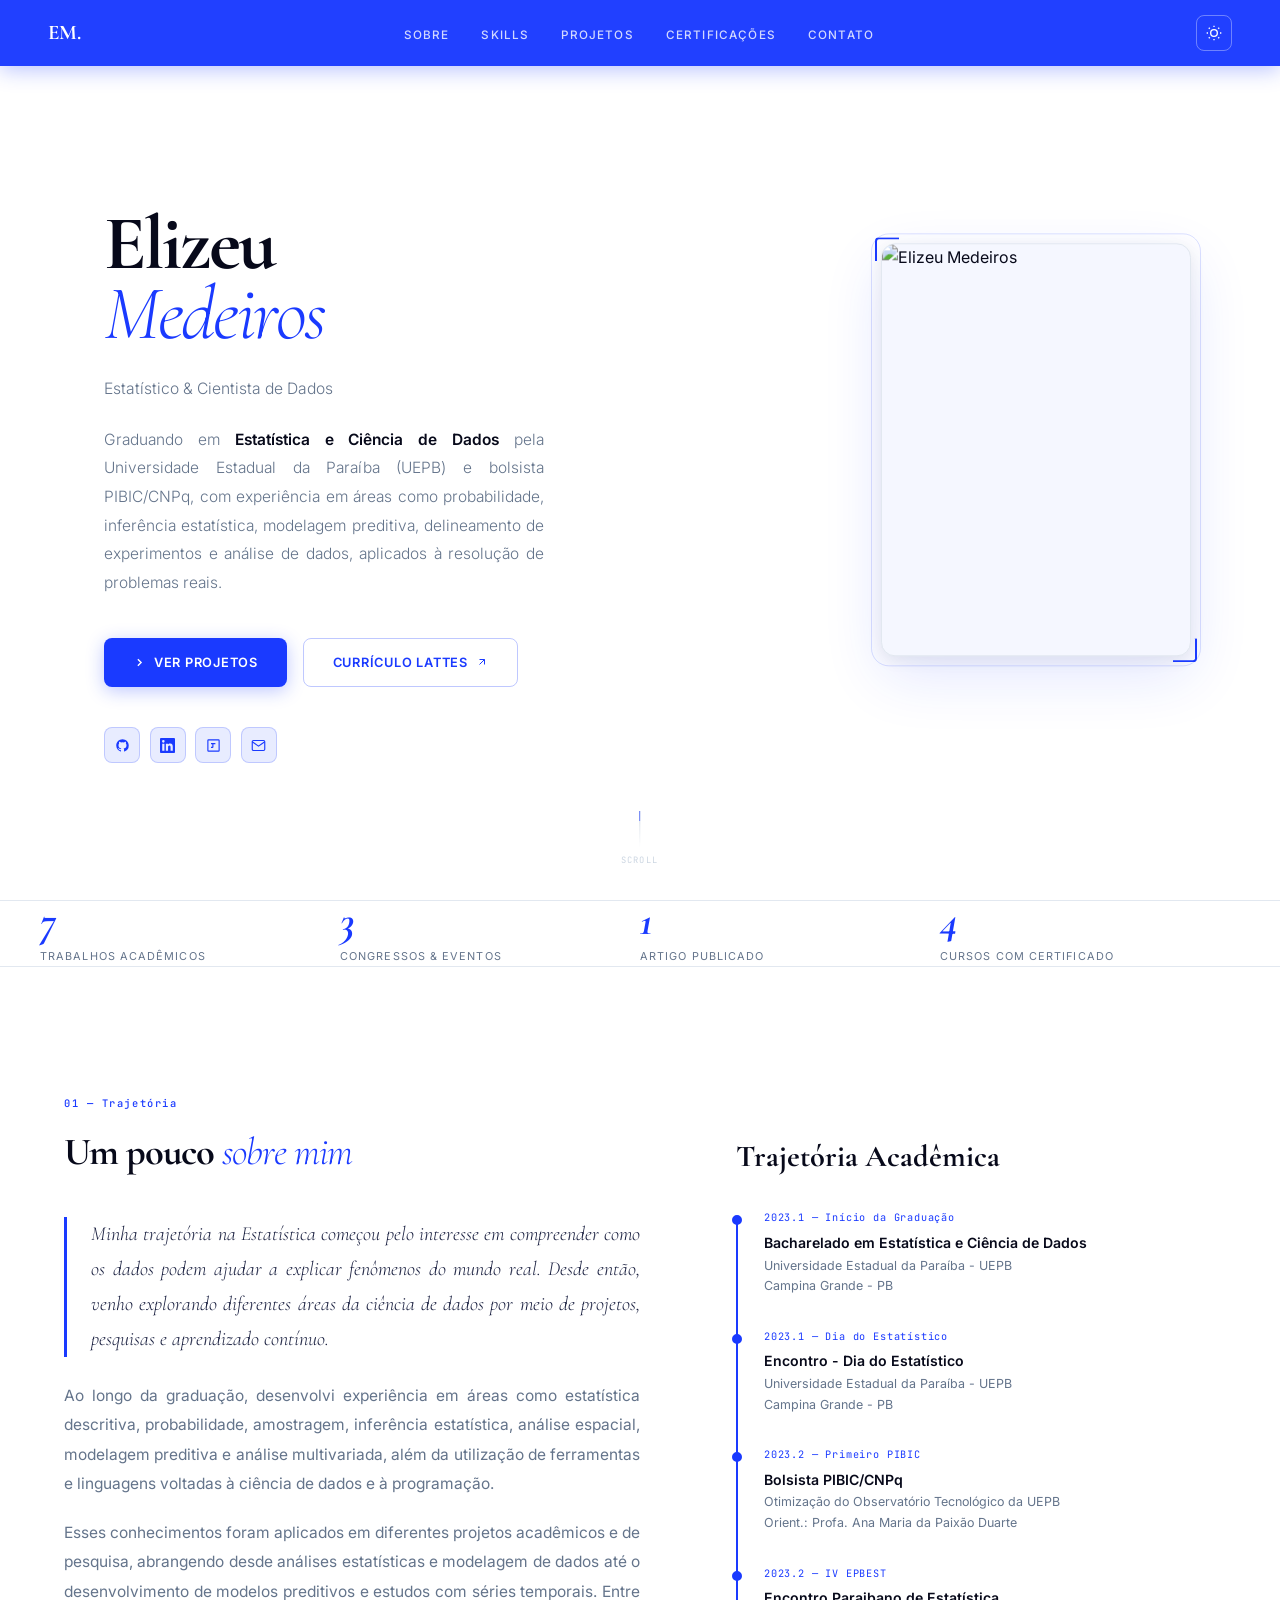
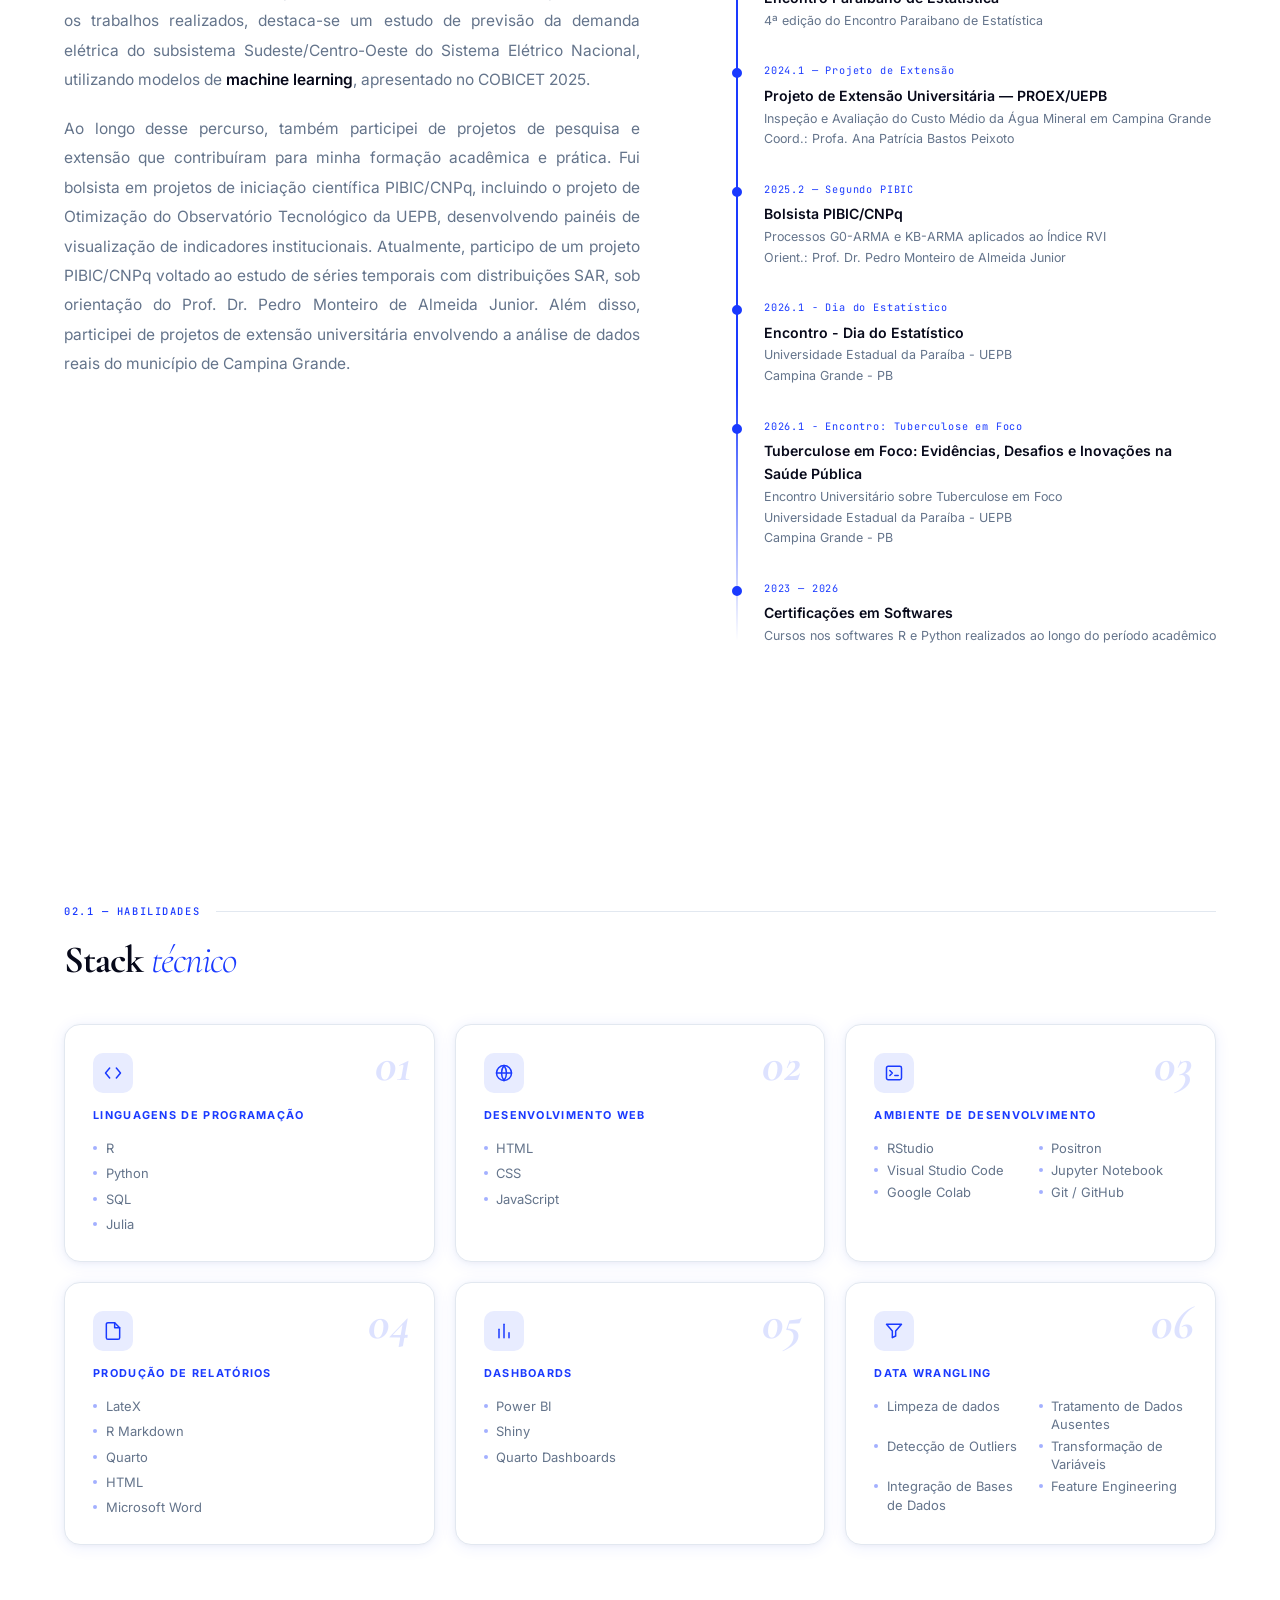
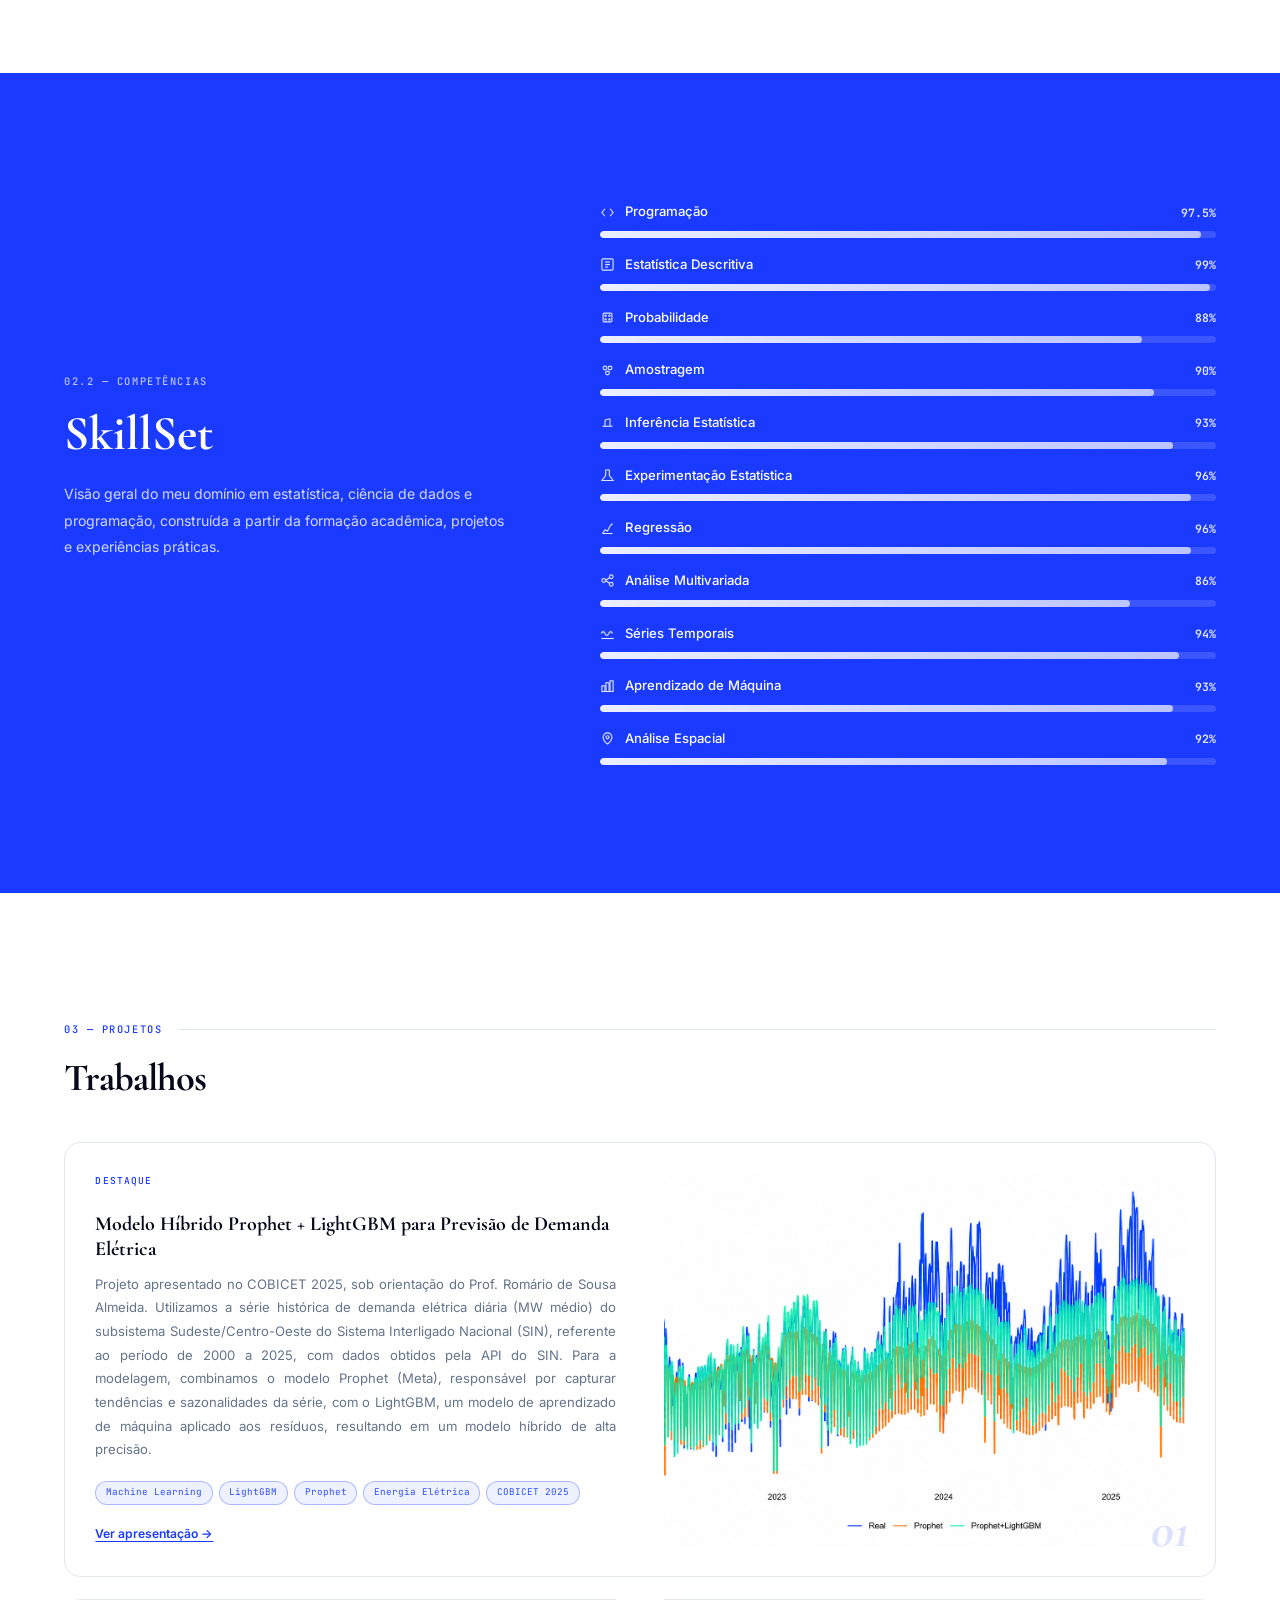
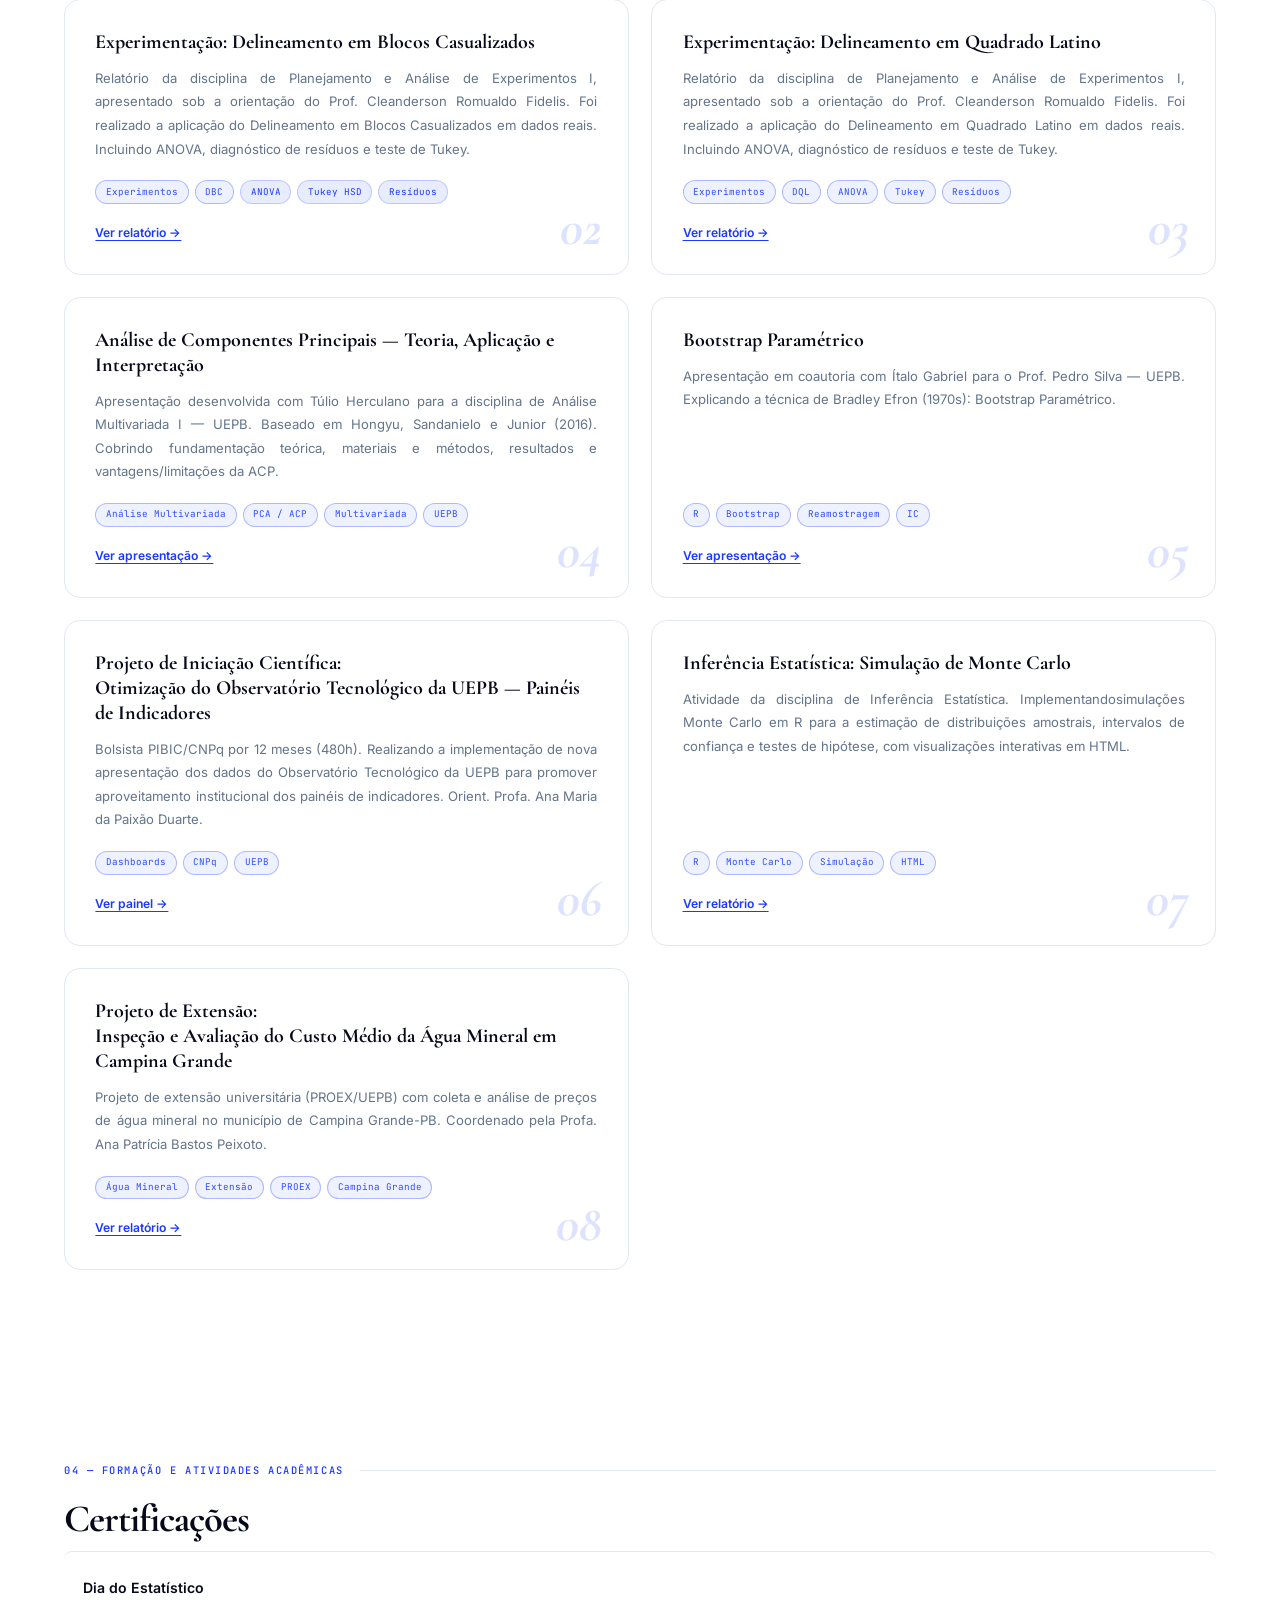
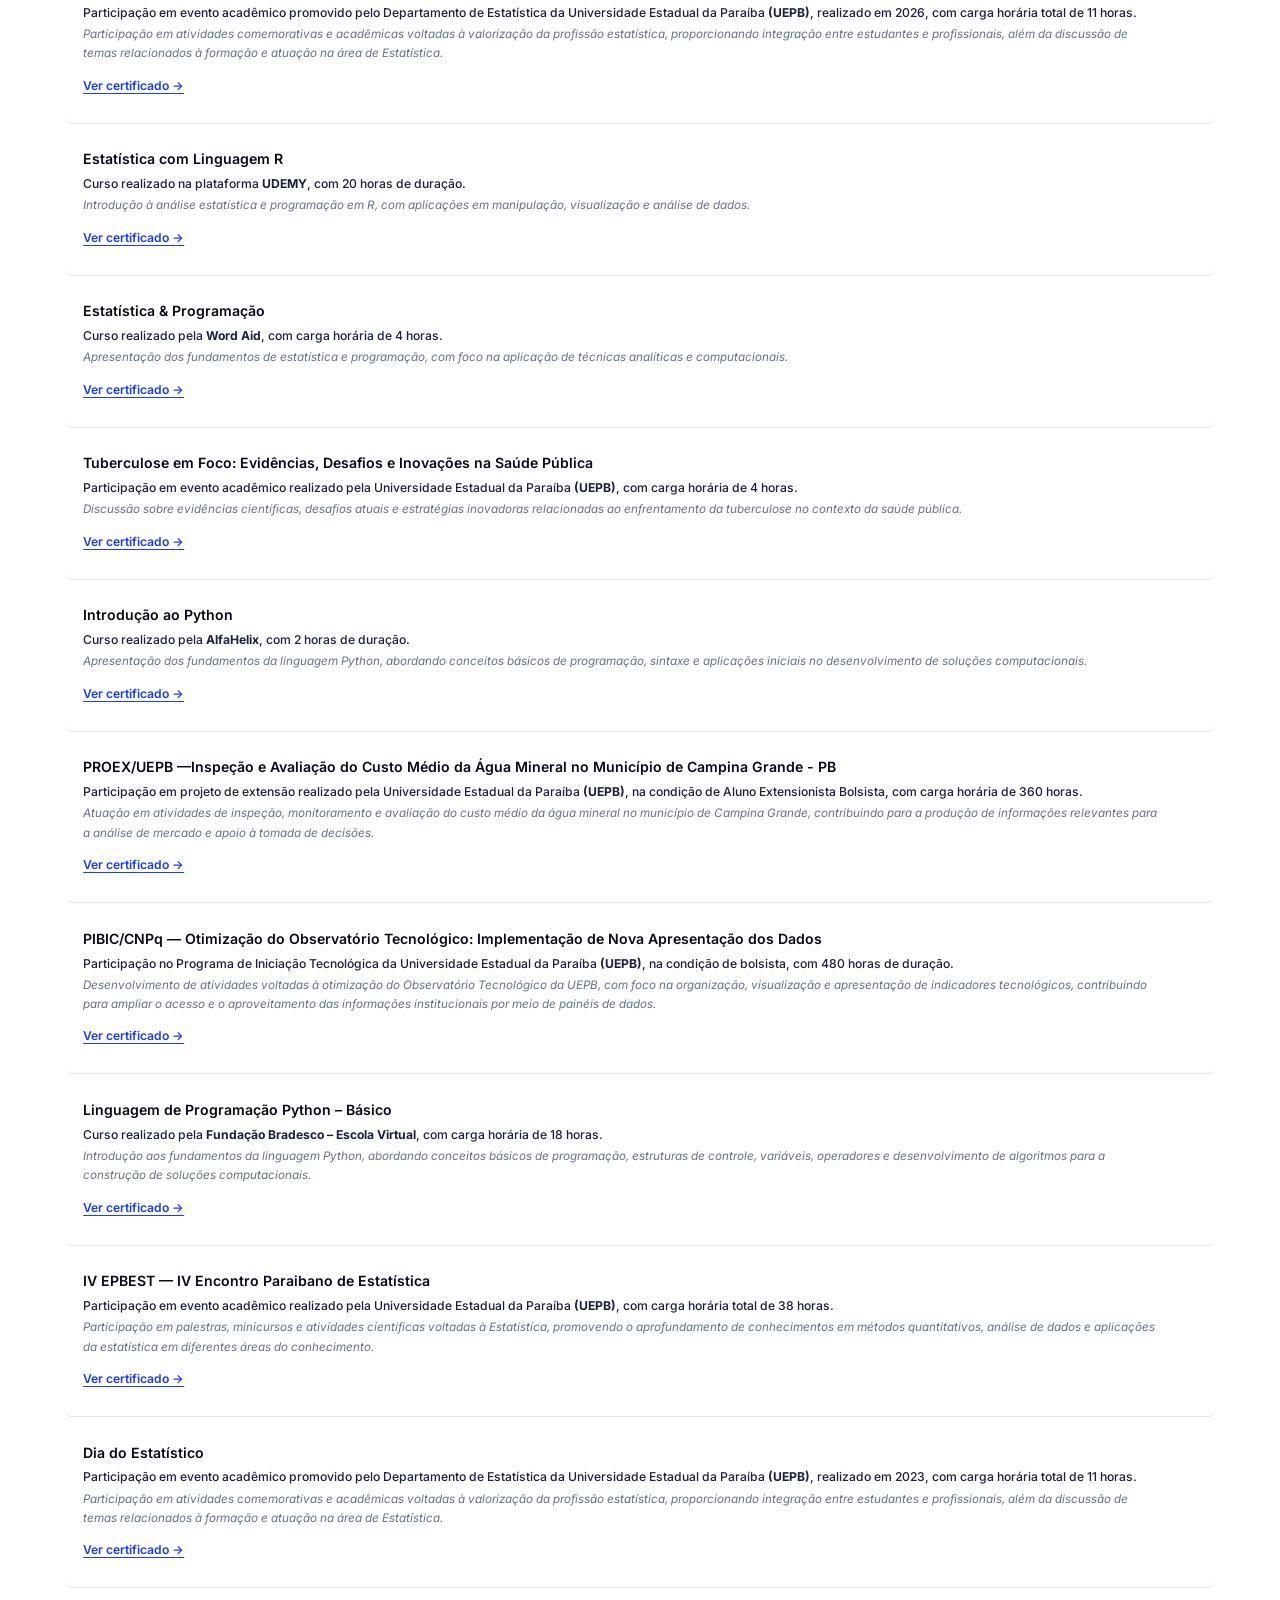
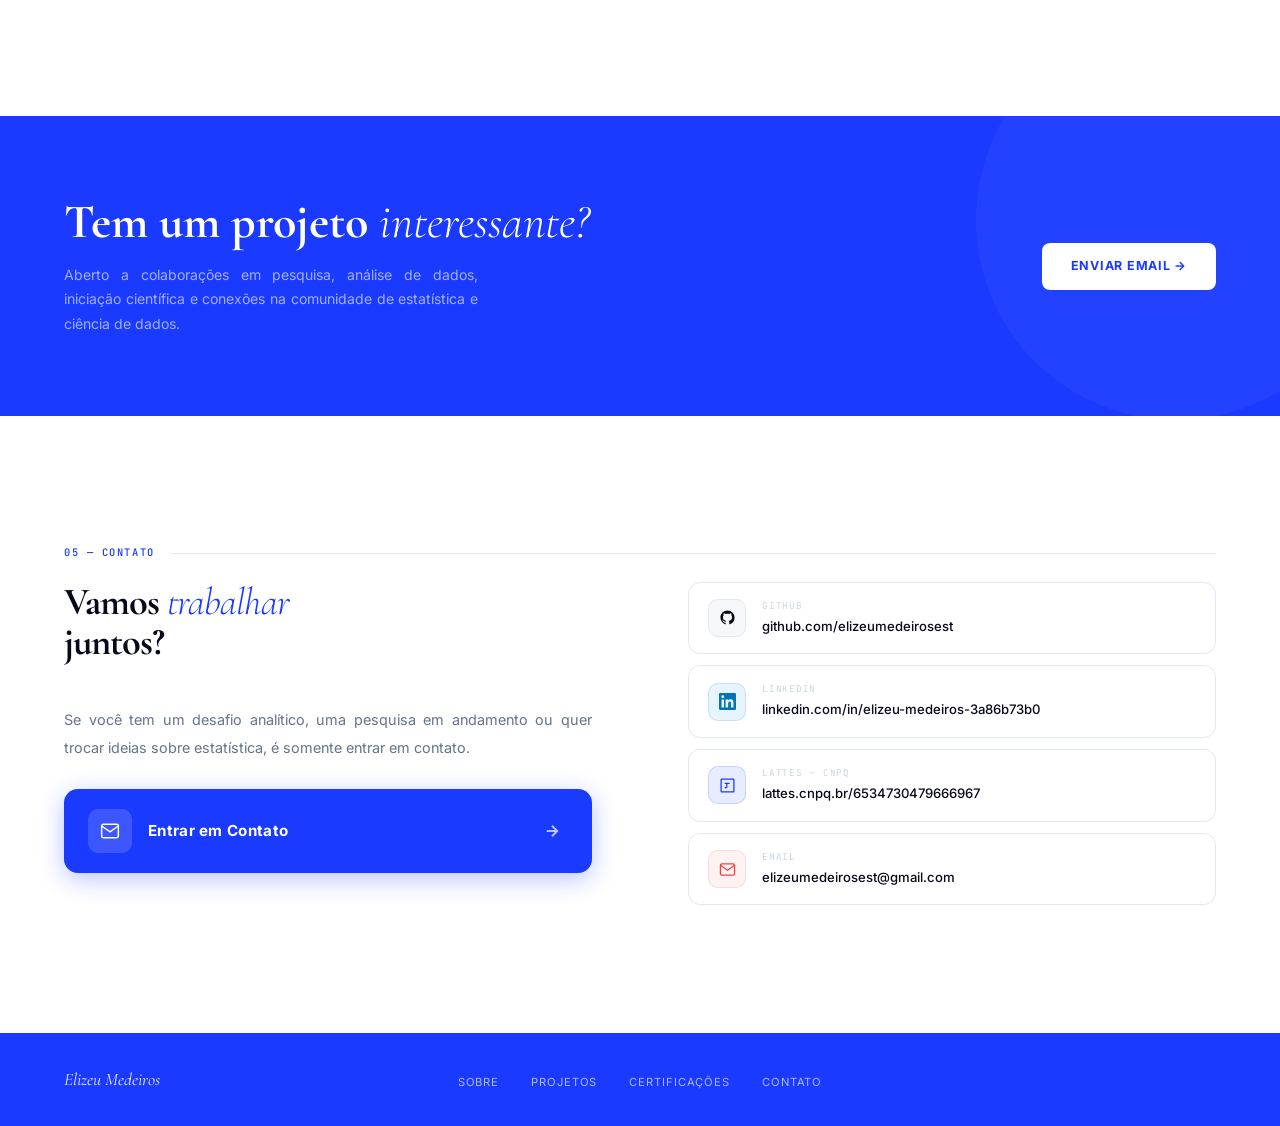
==== commit ba945eba: "atualizando portfolio" ====
--- a/index.html
+++ b/index.html
@@ -1,38 +1,4 @@
 <!DOCTYPE html>
-<!--
-  ╔══════════════════════════════════════════════════════╗
-  ║  ESTRUTURA DE PASTAS — INSTRUÇÕES                   ║
-  ╠══════════════════════════════════════════════════════╣
-  ║  Coloque este index.html na raiz do seu portfólio.  ║
-  ║  Crie as pastas:                                    ║
-  ║    /projetos/       → projeto1.pdf (ou .html/.pptx) ║
-  ║                       projeto2.pdf                  ║
-  ║                       projeto3.pdf  ... até 8       ║
-  ║    /certificados/   → certificado1.pdf (ou .png)    ║
-  ║                       certificado2.pdf ... até 7    ║
-  ║                                                     ║
-  ║  Estrutura final:                                   ║
-  ║  portfolio/                                         ║
-  ║  ├── index.html       ← esta página                 ║
-  ║  ├── projetos/                                      ║
-  ║  │   ├── projeto1.pdf  ← COBICET Prophet+LightGBM   ║
-  ║  │   ├── projeto2.pdf  ← DBC                        ║
-  ║  │   ├── projeto3.pdf  ← DQL                        ║
-  ║  │   ├── projeto4.pdf  ← ACP/Multivariada           ║
-  ║  │   ├── projeto5.pdf  ← Bootstrap                  ║
-  ║  │   ├── projeto6.pdf  ← PIBIC                     ║
-  ║  │   ├── projeto7.pdf  ← Monte Carlo                ║
-  ║  │   └── projeto8.pdf  ← Extensão Água Mineral      ║
-  ║  └── certificados/                                  ║
-  ║      ├── certificado1.pdf ← COBICET                 ║
-  ║      ├── certificado2.pdf ← Bootstrap               ║
-  ║      ├── certificado3.pdf ← ACP/PCA                 ║
-  ║      ├── certificado4.pdf ← DBC                     ║
-  ║      ├── certificado5.pdf ← DQL                     ║
-  ║      ├── certificado6.pdf ← PIBIC/CNPq             ║
-  ║      └── certificado7.pdf ← IV EPBEST               ║
-  ╚══════════════════════════════════════════════════════╝
--->
 
 <html lang="pt-BR">
 <head>
@@ -1013,67 +979,75 @@
     <div class="ey"><span class="ey-n">04 — FORMAÇÃO E ATIVIDADES ACADÊMICAS</span><div class="ey-r"></div></div>
     <h2 class="sec-h">Certificações</h2>
     <div>
+
+      <div class="pub-item">
+        <div><div class="pub-title">Dia do Estatístico</div>
+        <div class="pub-meta" style="color:var(--ink2);font-weight:500">Participação em evento acadêmico promovido pelo Departamento de Estatística da Universidade Estadual da Paraíba <b>(UEPB)</b>, realizado em 2026, com carga horária total de 11 horas.</div>
+        <div class="pub-venue" style="color:var(--muted)">Participação em atividades comemorativas e acadêmicas voltadas à valorização da profissão estatística, proporcionando integração entre estudantes e profissionais, além da discussão de temas relacionados à formação e atuação na área de Estatística.</div>
+          <a class="pub-ver-link" href="javascript:void(0)" onclick="openFile('certificados/certificado1')">Ver certificado →</a></div>
+        </div>
+
       <div class="pub-item reveal">
         <div><div class="pub-title">Estatística com Linguagem R</div>
         <div class="pub-meta" style="color:var(--ink2);font-weight:500">Curso realizado na plataforma <b>UDEMY</b>, com 20 horas de duração.</div>
         <div class="pub-venue" style="color:var(--muted)">Introdução à análise estatística e programação em R, com aplicações em manipulação, visualização e análise de dados.</div>
-          <a class="pub-ver-link" href="javascript:void(0)" onclick="openFile('certificados/certificado1')">Ver certificado →</a></div>
+          <a class="pub-ver-link" href="javascript:void(0)" onclick="openFile('certificados/certificado2')">Ver certificado →</a></div>
         </div>
 
       <div class="pub-item">
         <div><div class="pub-title">Estatística &amp; Programação</div>
         <div class="pub-meta" style="color:var(--ink2);font-weight:500">Curso realizado pela <b>Word Aid</b>, com carga horária de 4 horas.</div>
         <div class="pub-venue" style="color:var(--muted)">Apresentação dos fundamentos de estatística e programação, com foco na aplicação de técnicas analíticas e computacionais.</div>
-          <a class="pub-ver-link" href="javascript:void(0)" onclick="openFile('certificados/certificado2')">Ver certificado →</a></div>
+          <a class="pub-ver-link" href="javascript:void(0)" onclick="openFile('certificados/certificado3')">Ver certificado →</a></div>
         </div>
 
       <div class="pub-item">
         <div><div class="pub-title">Tuberculose em Foco: Evidências, Desafios e Inovações na Saúde Pública</div>
         <div class="pub-meta" style="color:var(--ink2);font-weight:500">Participação em evento acadêmico realizado pela Universidade Estadual da Paraíba <b>(UEPB)</b>, com carga horária de 4 horas.</div>
         <div class="pub-venue" style="color:var(--muted)">Discussão sobre evidências científicas, desafios atuais e estratégias inovadoras relacionadas ao enfrentamento da tuberculose no contexto da saúde pública.</div>
-          <a class="pub-ver-link" href="javascript:void(0)" onclick="openFile('certificados/certificado3')">Ver certificado →</a></div>
+          <a class="pub-ver-link" href="javascript:void(0)" onclick="openFile('certificados/certificado4')">Ver certificado →</a></div>
         </div>
 
       <div class="pub-item">
         <div><div class="pub-title">Introdução ao Python</div>
         <div class="pub-meta" style="color:var(--ink2);font-weight:500">Curso realizado pela <b>AlfaHelix</b>, com 2 horas de duração.</div>
         <div class="pub-venue" style="color:var(--muted)">Apresentação dos fundamentos da linguagem Python, abordando conceitos básicos de programação, sintaxe e aplicações iniciais no desenvolvimento de soluções computacionais.</div>
-          <a class="pub-ver-link" href="javascript:void(0)" onclick="openFile('certificados/certificado4')">Ver certificado →</a></div>
+          <a class="pub-ver-link" href="javascript:void(0)" onclick="openFile('certificados/certificado5')">Ver certificado →</a></div>
         </div>
 
       <div class="pub-item">
         <div><div class="pub-title">PROEX/UEPB —Inspeção e Avaliação do Custo Médio da Água Mineral no Município de Campina Grande - PB</div>
         <div class="pub-meta" style="color:var(--ink2);font-weight:500">Participação em projeto de extensão realizado pela Universidade Estadual da Paraíba <b>(UEPB)</b>, na condição de Aluno Extensionista Bolsista, com carga horária de 360 horas.</div>
         <div class="pub-venue" style="color:var(--muted)">Atuação em atividades de inspeção, monitoramento e avaliação do custo médio da água mineral no município de Campina Grande, contribuindo para a produção de informações relevantes para a análise de mercado e apoio à tomada de decisões.</div>
-          <a class="pub-ver-link" href="javascript:void(0)" onclick="openFile('certificados/certificado5')">Ver certificado →</a></div>
+          <a class="pub-ver-link" href="javascript:void(0)" onclick="openFile('certificados/certificado6')">Ver certificado →</a></div>
         </div>
 
       <div class="pub-item">
         <div><div class="pub-title">PIBIC/CNPq — Otimização do Observatório Tecnológico: Implementação de Nova Apresentação dos Dados</div>
         <div class="pub-meta" style="color:var(--ink2);font-weight:500">Participação no Programa de Iniciação Tecnológica da Universidade Estadual da Paraíba <b>(UEPB)</b>, na condição de bolsista, com 480 horas de duração.</div>
         <div class="pub-venue" style="color:var(--muted)">Desenvolvimento de atividades voltadas à otimização do Observatório Tecnológico da UEPB, com foco na organização, visualização e apresentação de indicadores tecnológicos, contribuindo para ampliar o acesso e o aproveitamento das informações institucionais por meio de painéis de dados.</div>
-          <a class="pub-ver-link" href="javascript:void(0)" onclick="openFile('certificados/certificado6')">Ver certificado →</a></div>
+          <a class="pub-ver-link" href="javascript:void(0)" onclick="openFile('certificados/certificado7')">Ver certificado →</a></div>
         </div>
 
       <div class="pub-item">
         <div><div class="pub-title">Linguagem de Programação Python – Básico</div>
         <div class="pub-meta" style="color:var(--ink2);font-weight:500">Curso realizado pela <b>Fundação Bradesco – Escola Virtual</b>, com carga horária de 18 horas.</div>
         <div class="pub-venue" style="color:var(--muted)">Introdução aos fundamentos da linguagem Python, abordando conceitos básicos de programação, estruturas de controle, variáveis, operadores e desenvolvimento de algoritmos para a construção de soluções computacionais.</div>
-          <a class="pub-ver-link" href="javascript:void(0)" onclick="openFile('certificados/certificado7')">Ver certificado →</a></div>
+          <a class="pub-ver-link" href="javascript:void(0)" onclick="openFile('certificados/certificado8')">Ver certificado →</a></div>
         </div>
 
       <div class="pub-item">
         <div><div class="pub-title">IV EPBEST — IV Encontro Paraibano de Estatística</div>
         <div class="pub-meta" style="color:var(--ink2);font-weight:500">Participação em evento acadêmico realizado pela Universidade Estadual da Paraíba <b>(UEPB)</b>, com carga horária total de 38 horas.</div>
         <div class="pub-venue" style="color:var(--muted)">Participação em palestras, minicursos e atividades científicas voltadas à Estatística, promovendo o aprofundamento de conhecimentos em métodos quantitativos, análise de dados e aplicações da estatística em diferentes áreas do conhecimento.</div>
-          <a class="pub-ver-link" href="javascript:void(0)" onclick="openFile('certificados/certificado8')">Ver certificado →</a></div>
+          <a class="pub-ver-link" href="javascript:void(0)" onclick="openFile('certificados/certificado9')">Ver certificado →</a></div>
         </div>
 
       <div class="pub-item">
         <div><div class="pub-title">Dia do Estatístico</div>
-        <div class="pub-meta" style="color:var(--ink2);font-weight:500">Participação em evento acadêmico promovido pelo Departamento de Estatística da Universidade Estadual da Paraíba <b>(UEPB)</b>, com carga horária de 11 horas.</div>
+        <div class="pub-meta" style="color:var(--ink2);font-weight:500">Participação em evento acadêmico promovido pelo Departamento de Estatística da Universidade Estadual da Paraíba <b>(UEPB)</b>, realizado em 2023, com carga horária total de 11 horas.</div>
         <div class="pub-venue" style="color:var(--muted)">Participação em atividades comemorativas e acadêmicas voltadas à valorização da profissão estatística, proporcionando integração entre estudantes e profissionais, além da discussão de temas relacionados à formação e atuação na área de Estatística.</div>
-          <a class="pub-ver-link" href="javascript:void(0)" onclick="openFile('certificados/certificado9')">Ver certificado →</a></div>
+          <a class="pub-ver-link" href="javascript:void(0)" onclick="openFile('certificados/certificado10')">Ver certificado →</a></div>
         </div>
 
     </div>
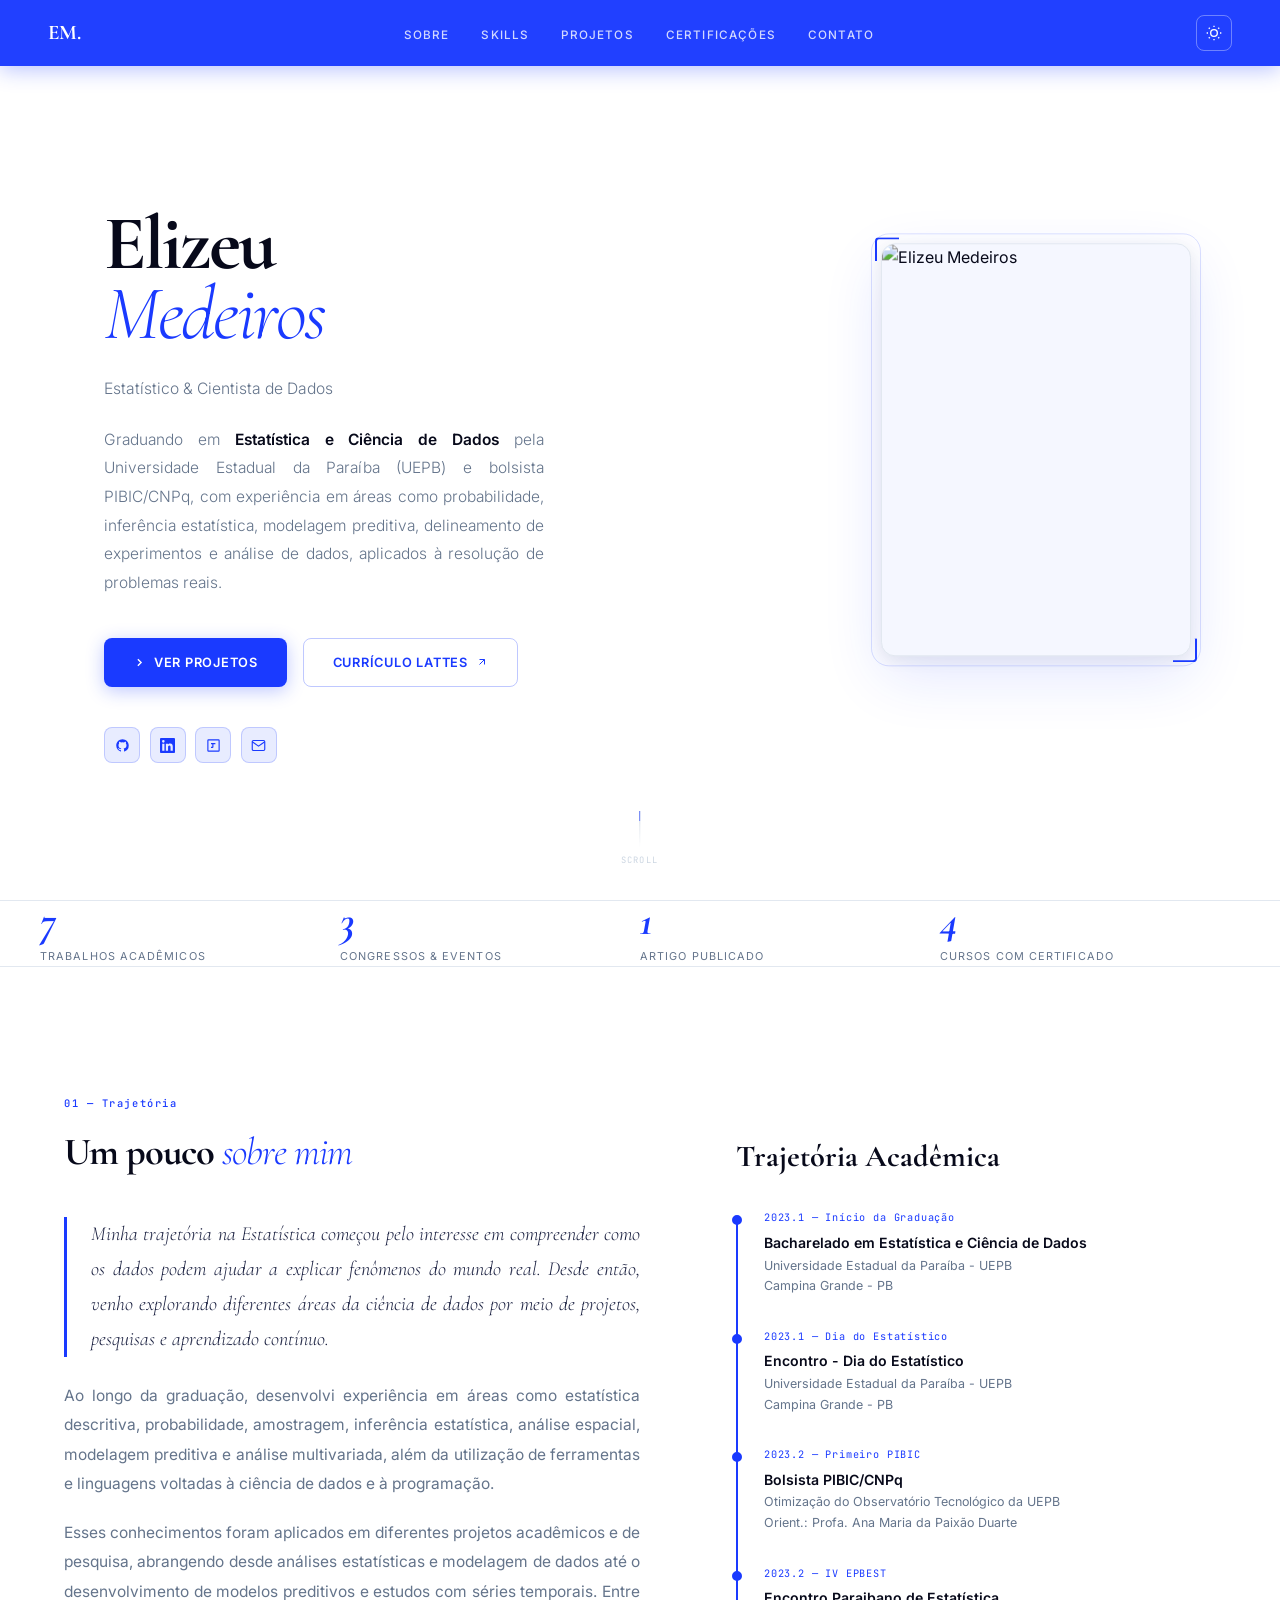
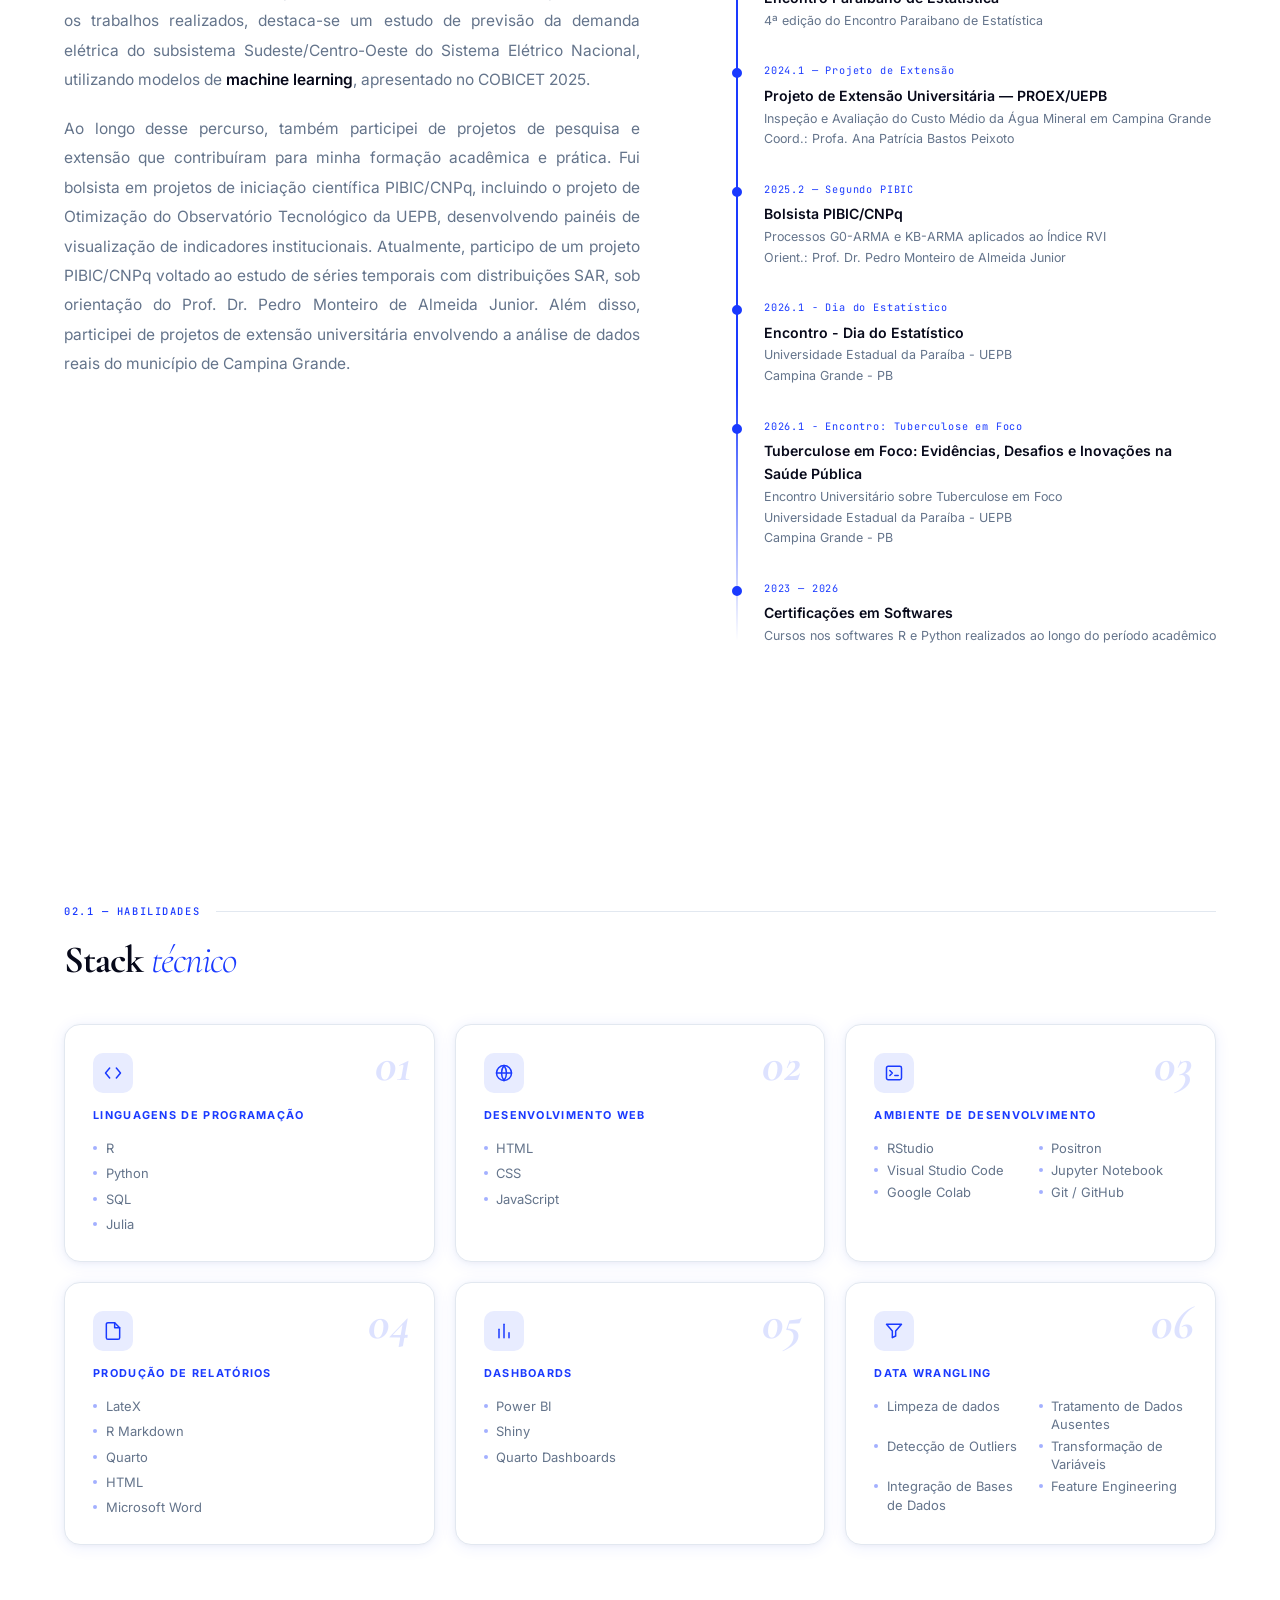
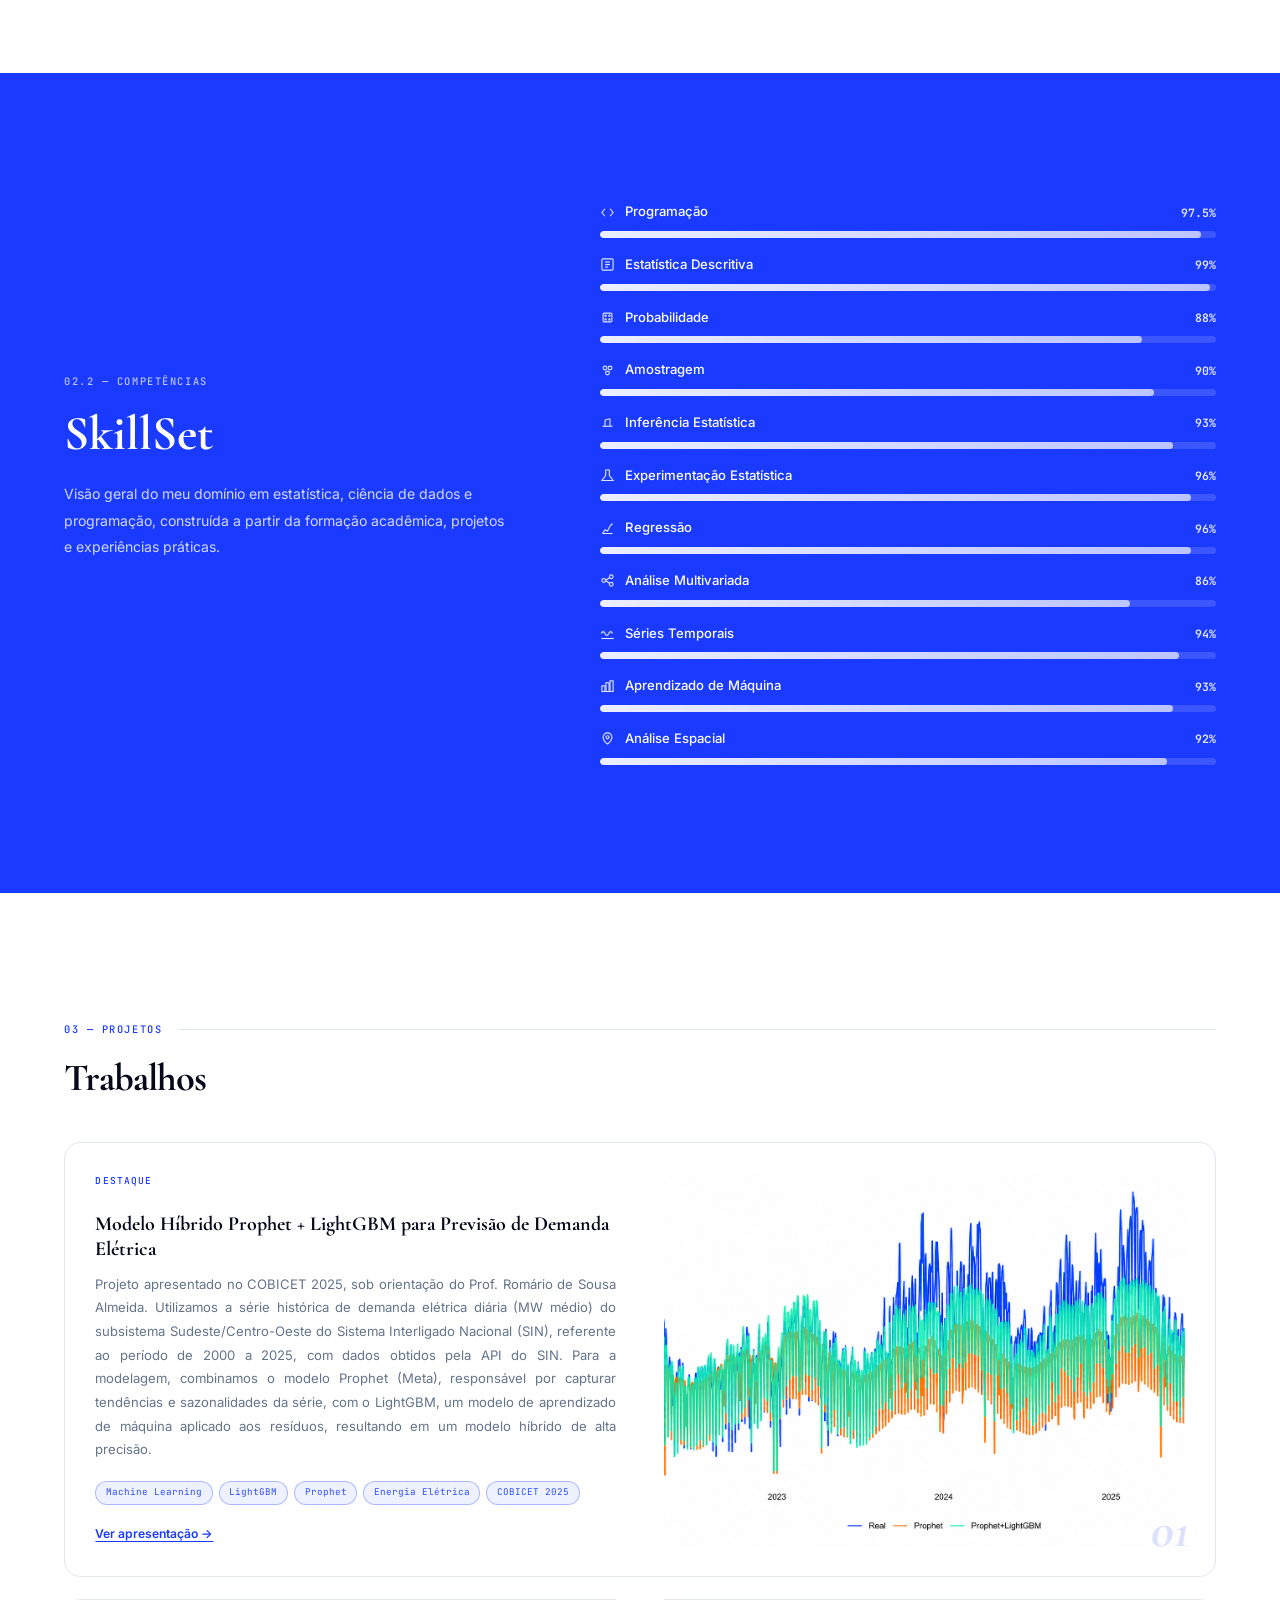
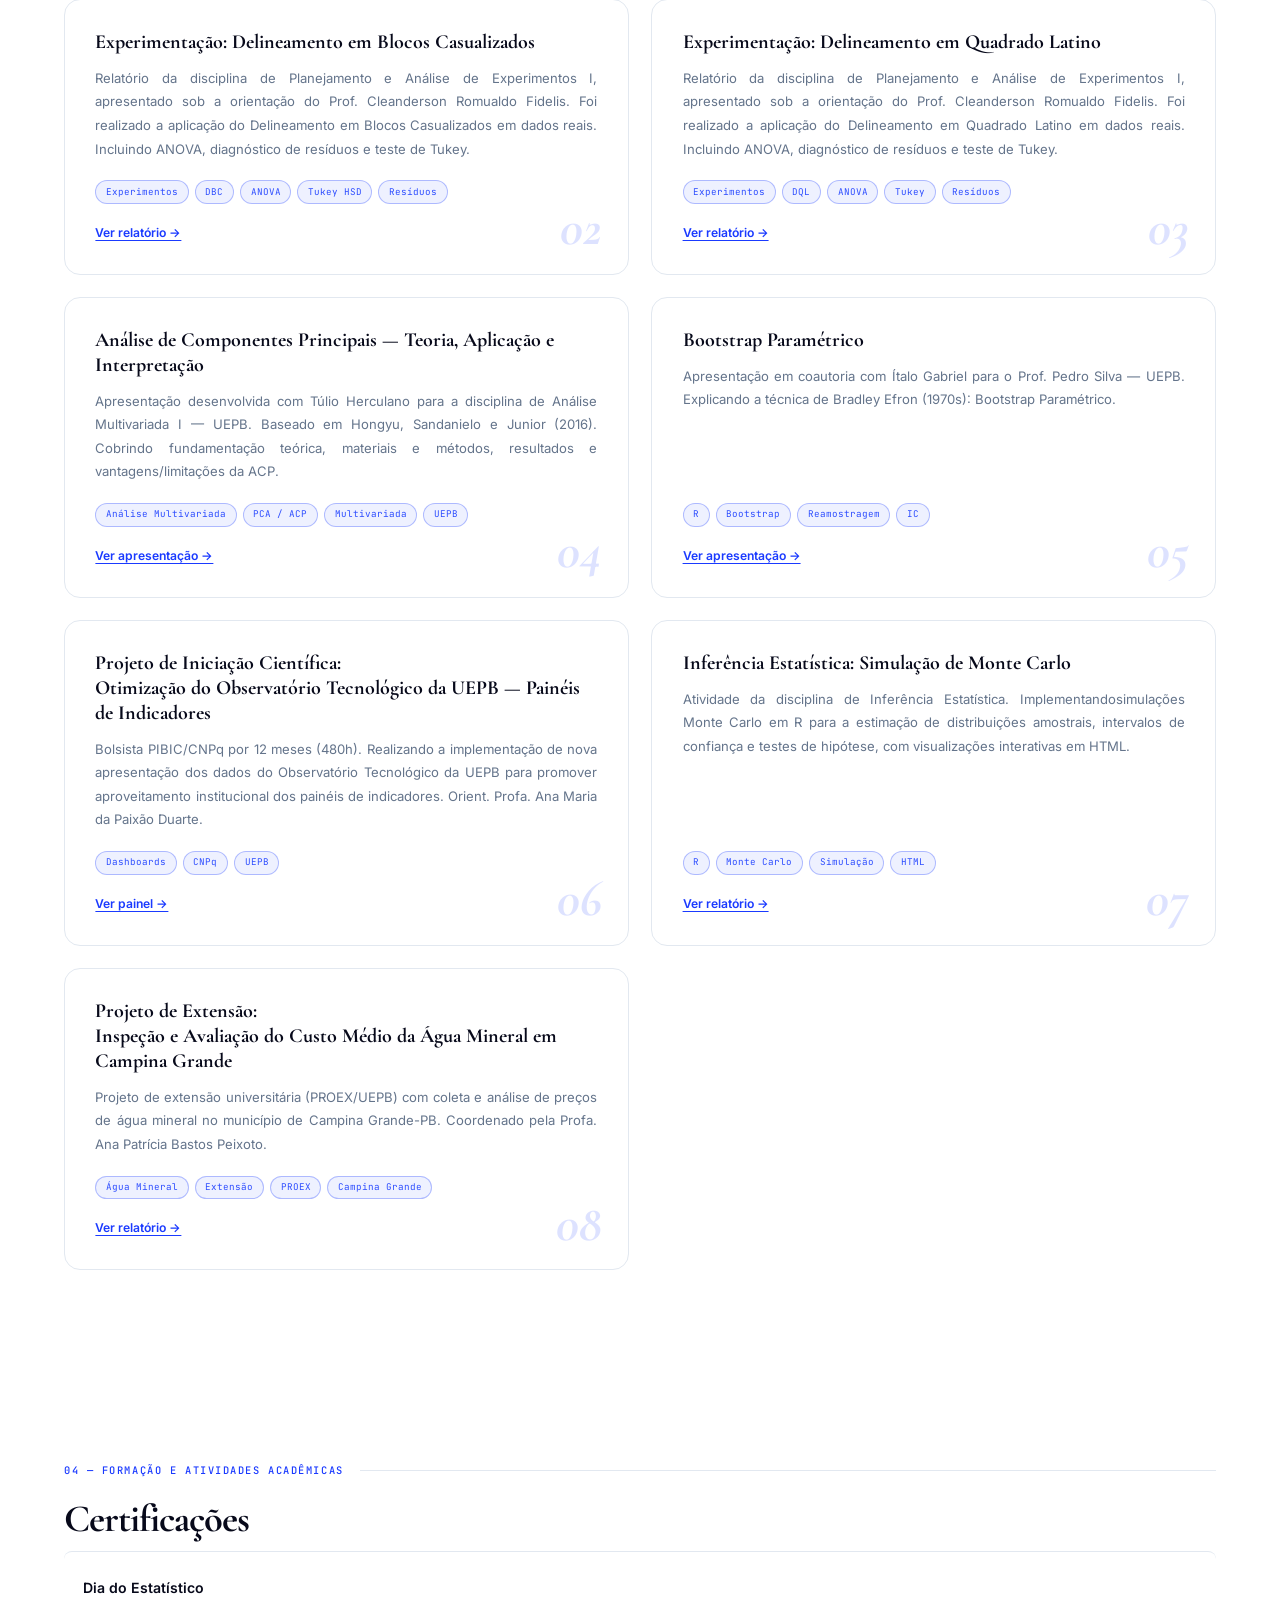
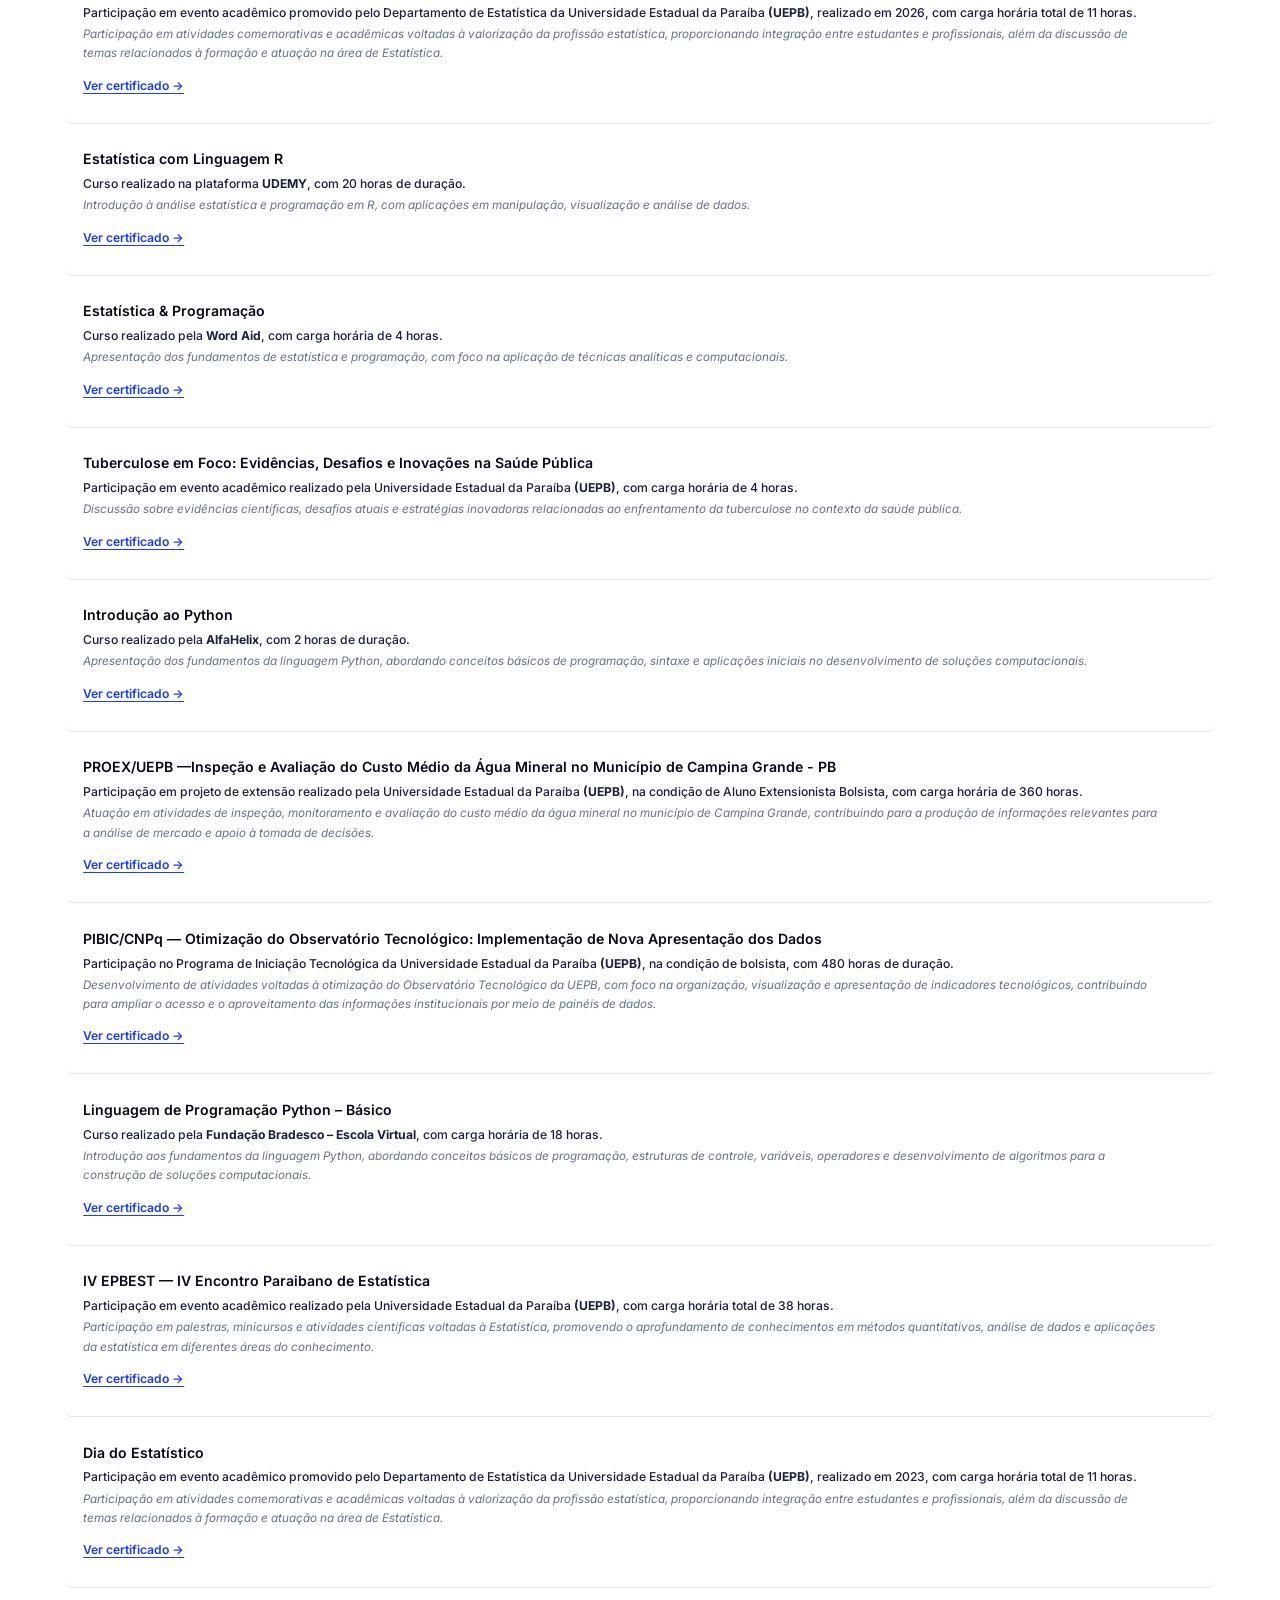
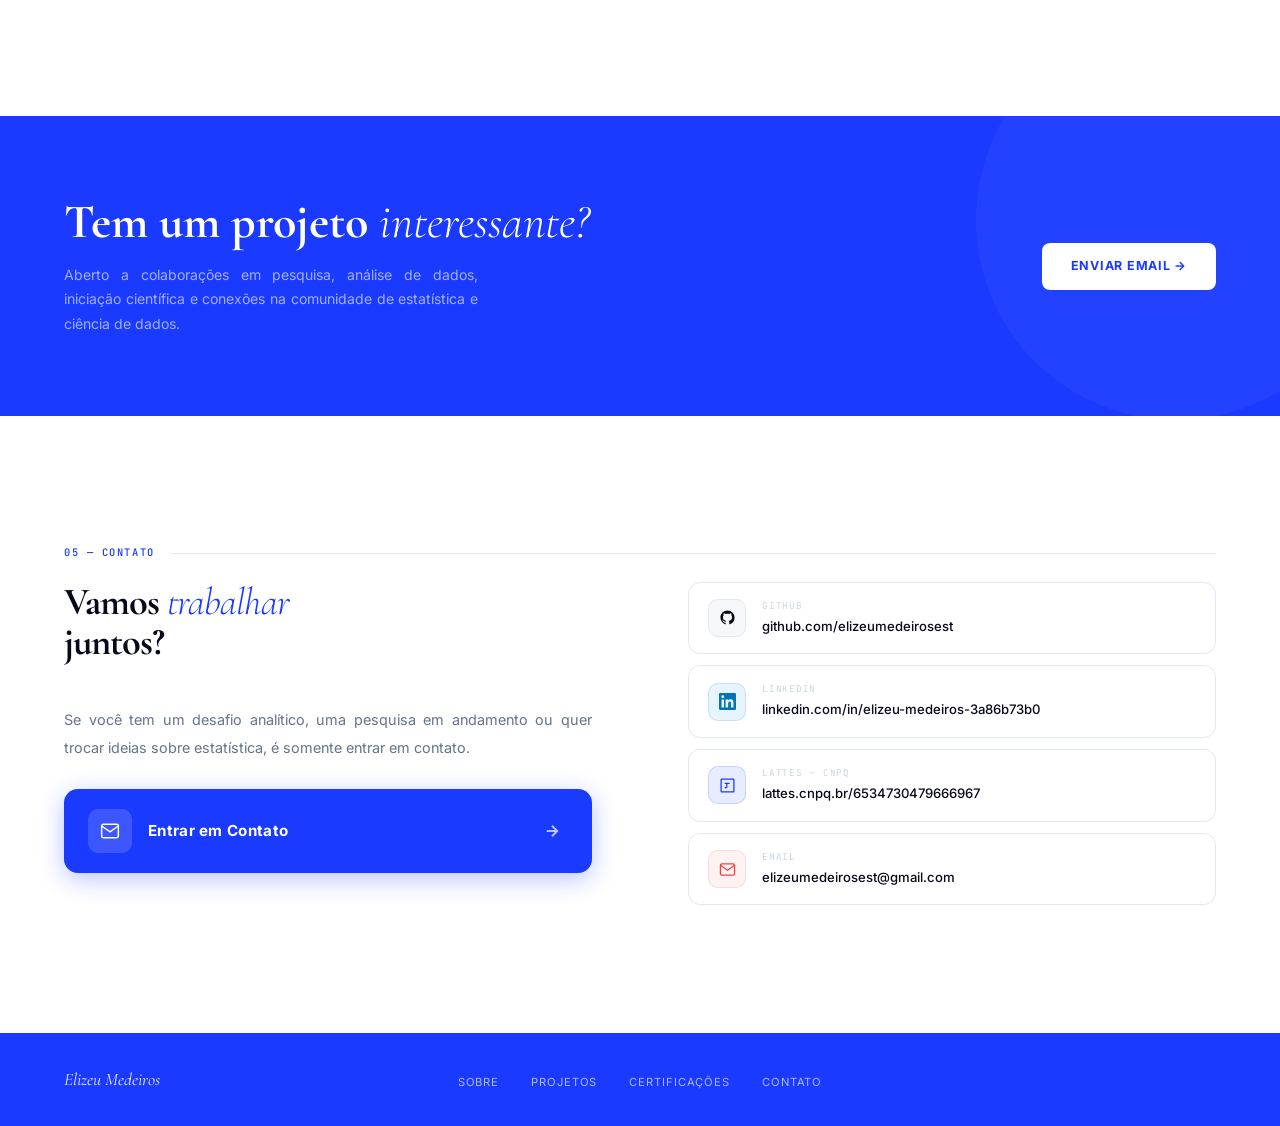
==== commit fde89cab: "atualization" ====
--- a/index.html
+++ b/index.html
@@ -905,7 +905,7 @@
         <div class="pn">02</div>
         <h3 class="ptitle">Experimentação: Delineamento em Blocos Casualizados</h3>
         <p class="pdesc" style="text-align:justify">Relatório  da disciplina de Planejamento e Análise de Experimentos I, apresentado sob a orientação do Prof. Cleanderson Romualdo Fidelis. Foi realizado a aplicação do Delineamento em Blocos Casualizados em dados reais. Incluindo ANOVA, diagnóstico de resíduos e teste de Tukey.</p>
-        <div class="ptags"><span class="ptag t">Experimentos</span><span class="ptag t">DBC</span><span class="ptag">ANOVA</span><span class="ptag">Tukey HSD</span><span class="ptag">Resíduos</span></div>
+        <div class="ptags"><span class="ptag t">Experimentos</span><span class="ptag t">DBC</span><span class="ptag t">ANOVA</span><span class="ptag t">Tukey HSD</span><span class="ptag t">Resíduos</span></div>
         <a class="plink" href="javascript:void(0)" onclick="openFile('projetos/projeto2')">Ver relatório →</a>
       </div>
 
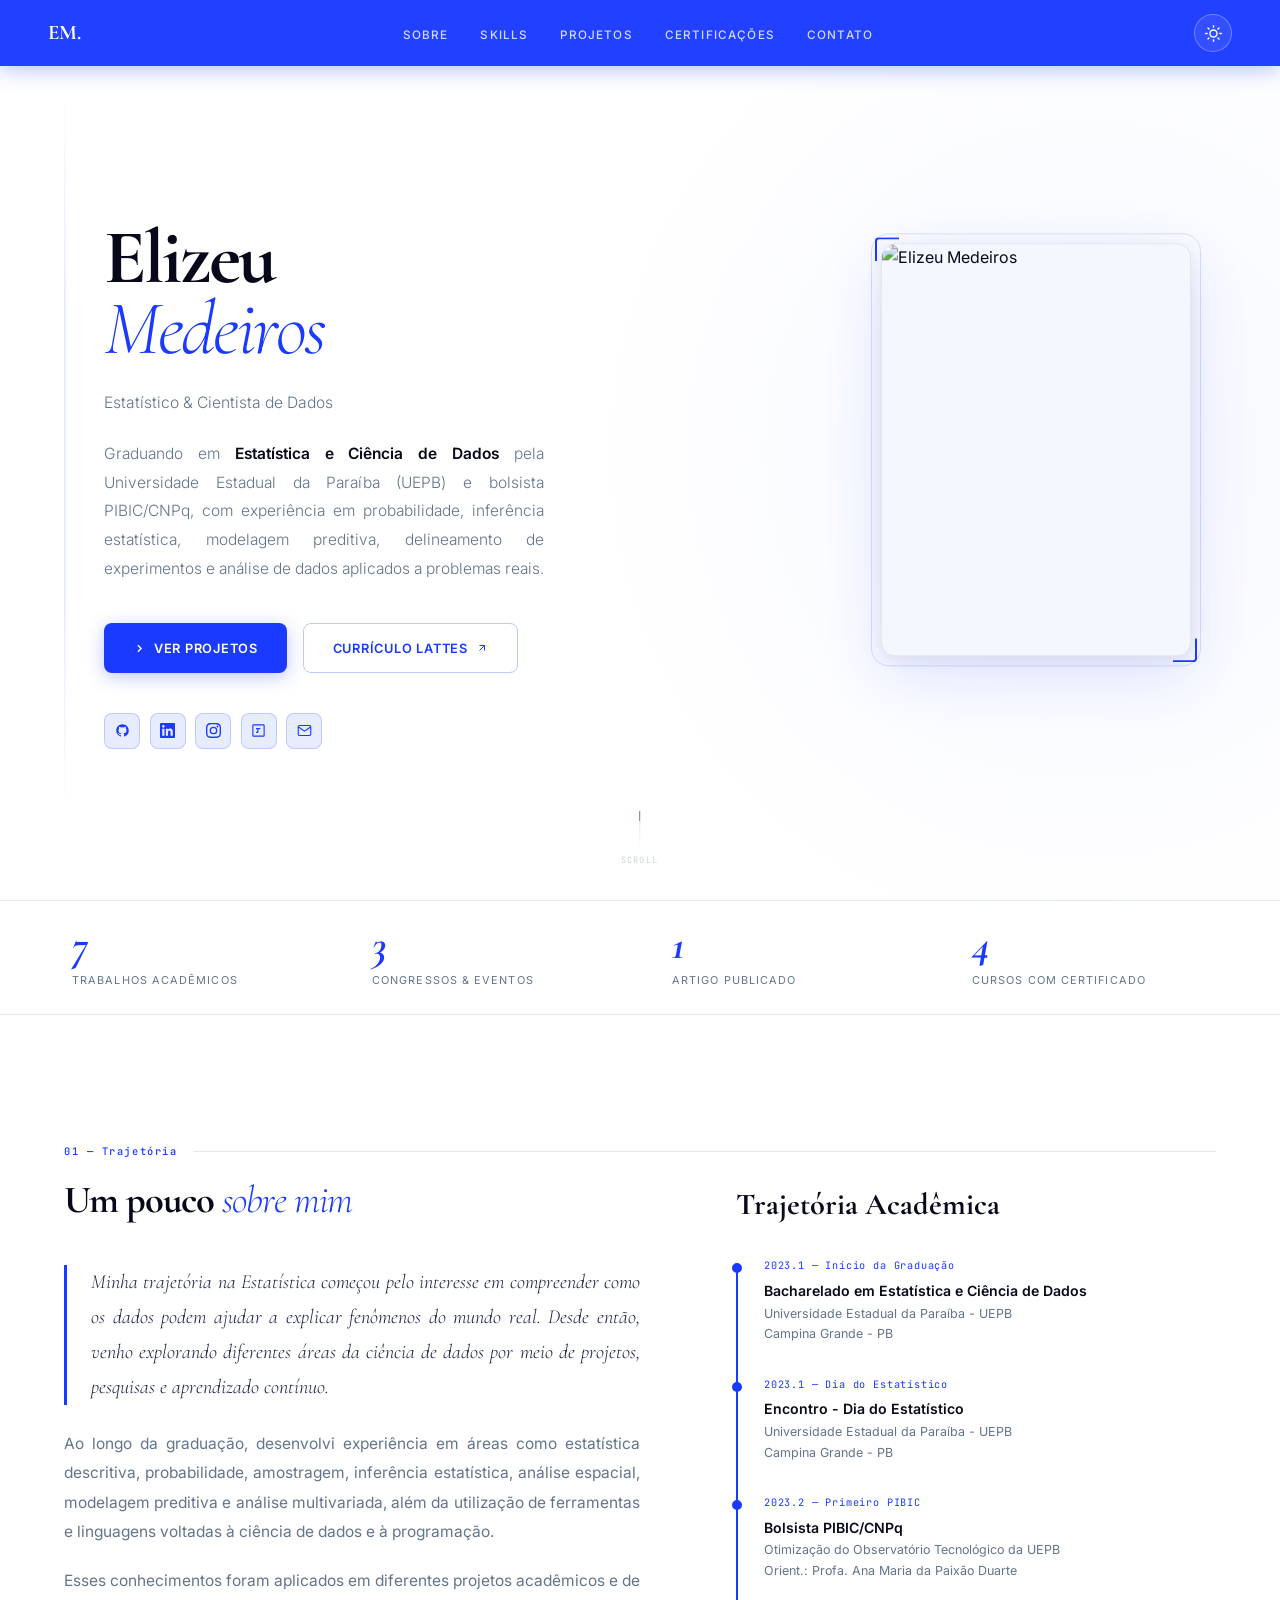
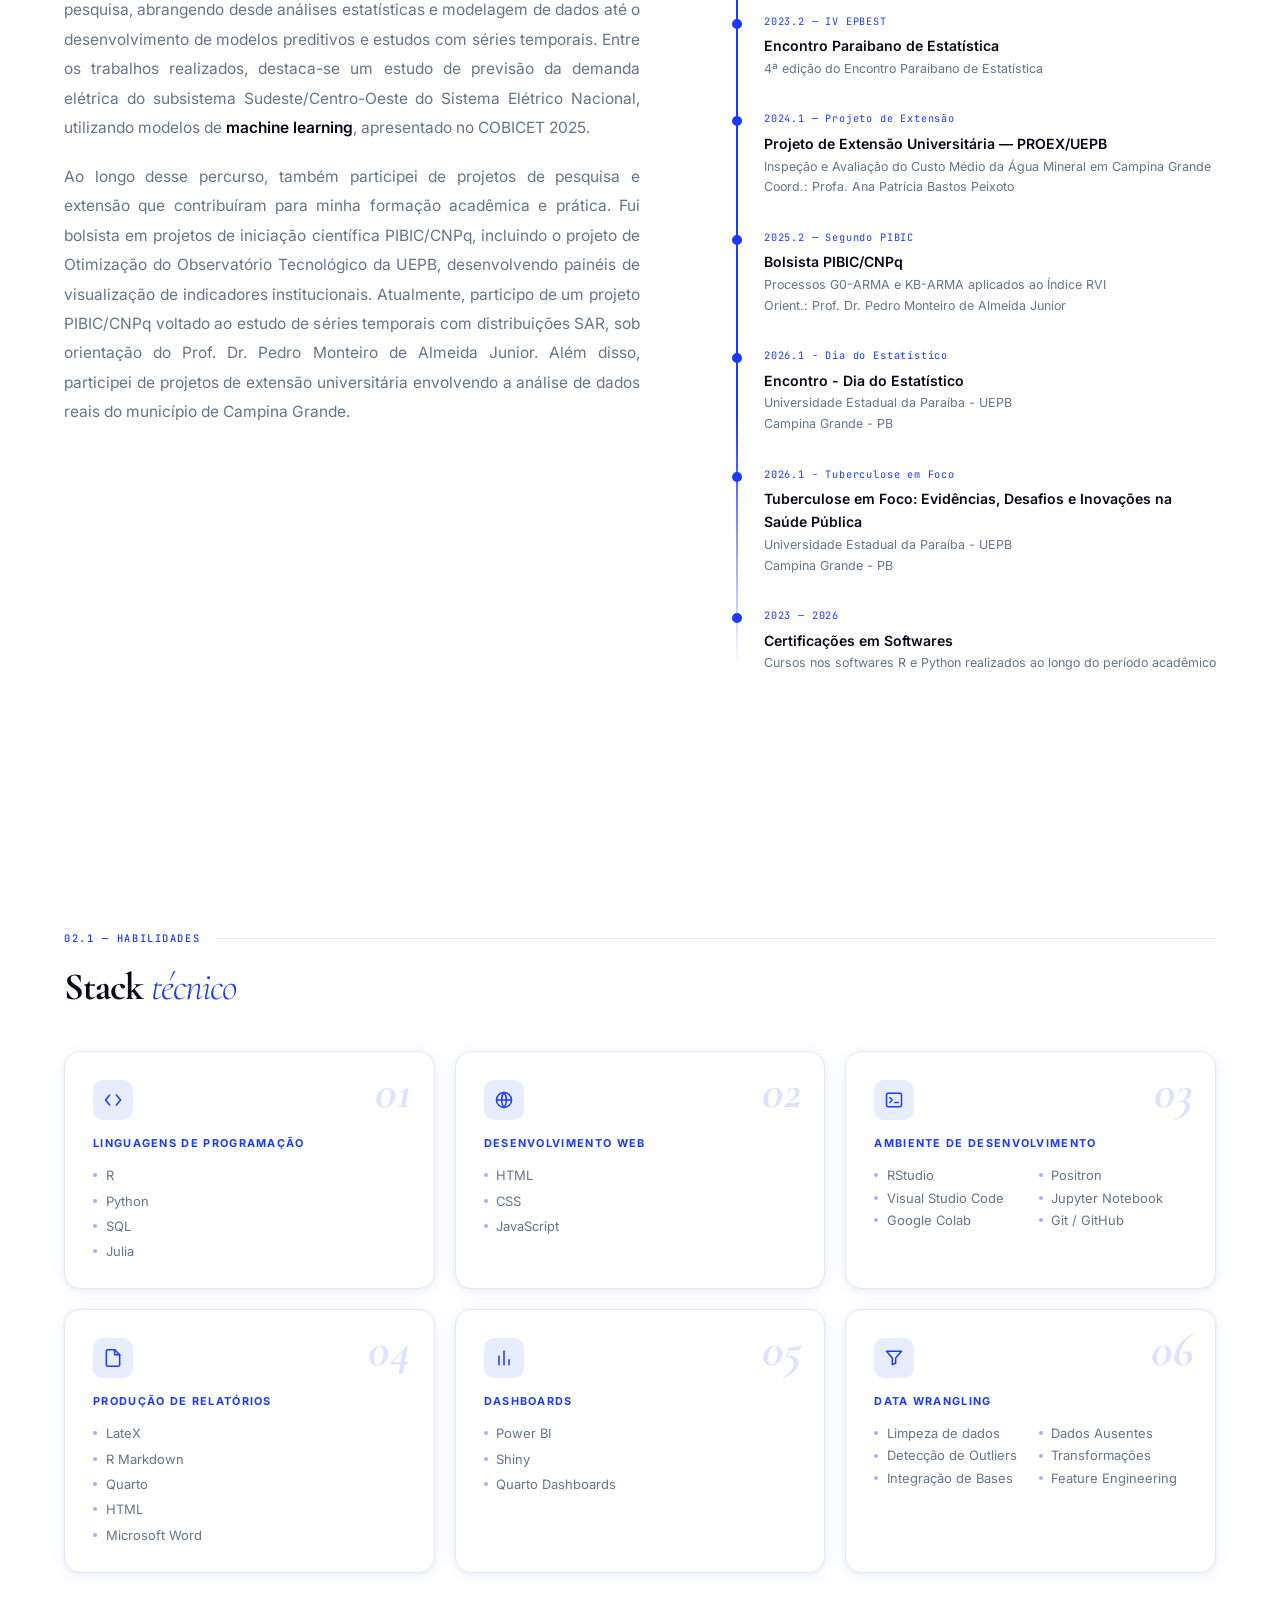
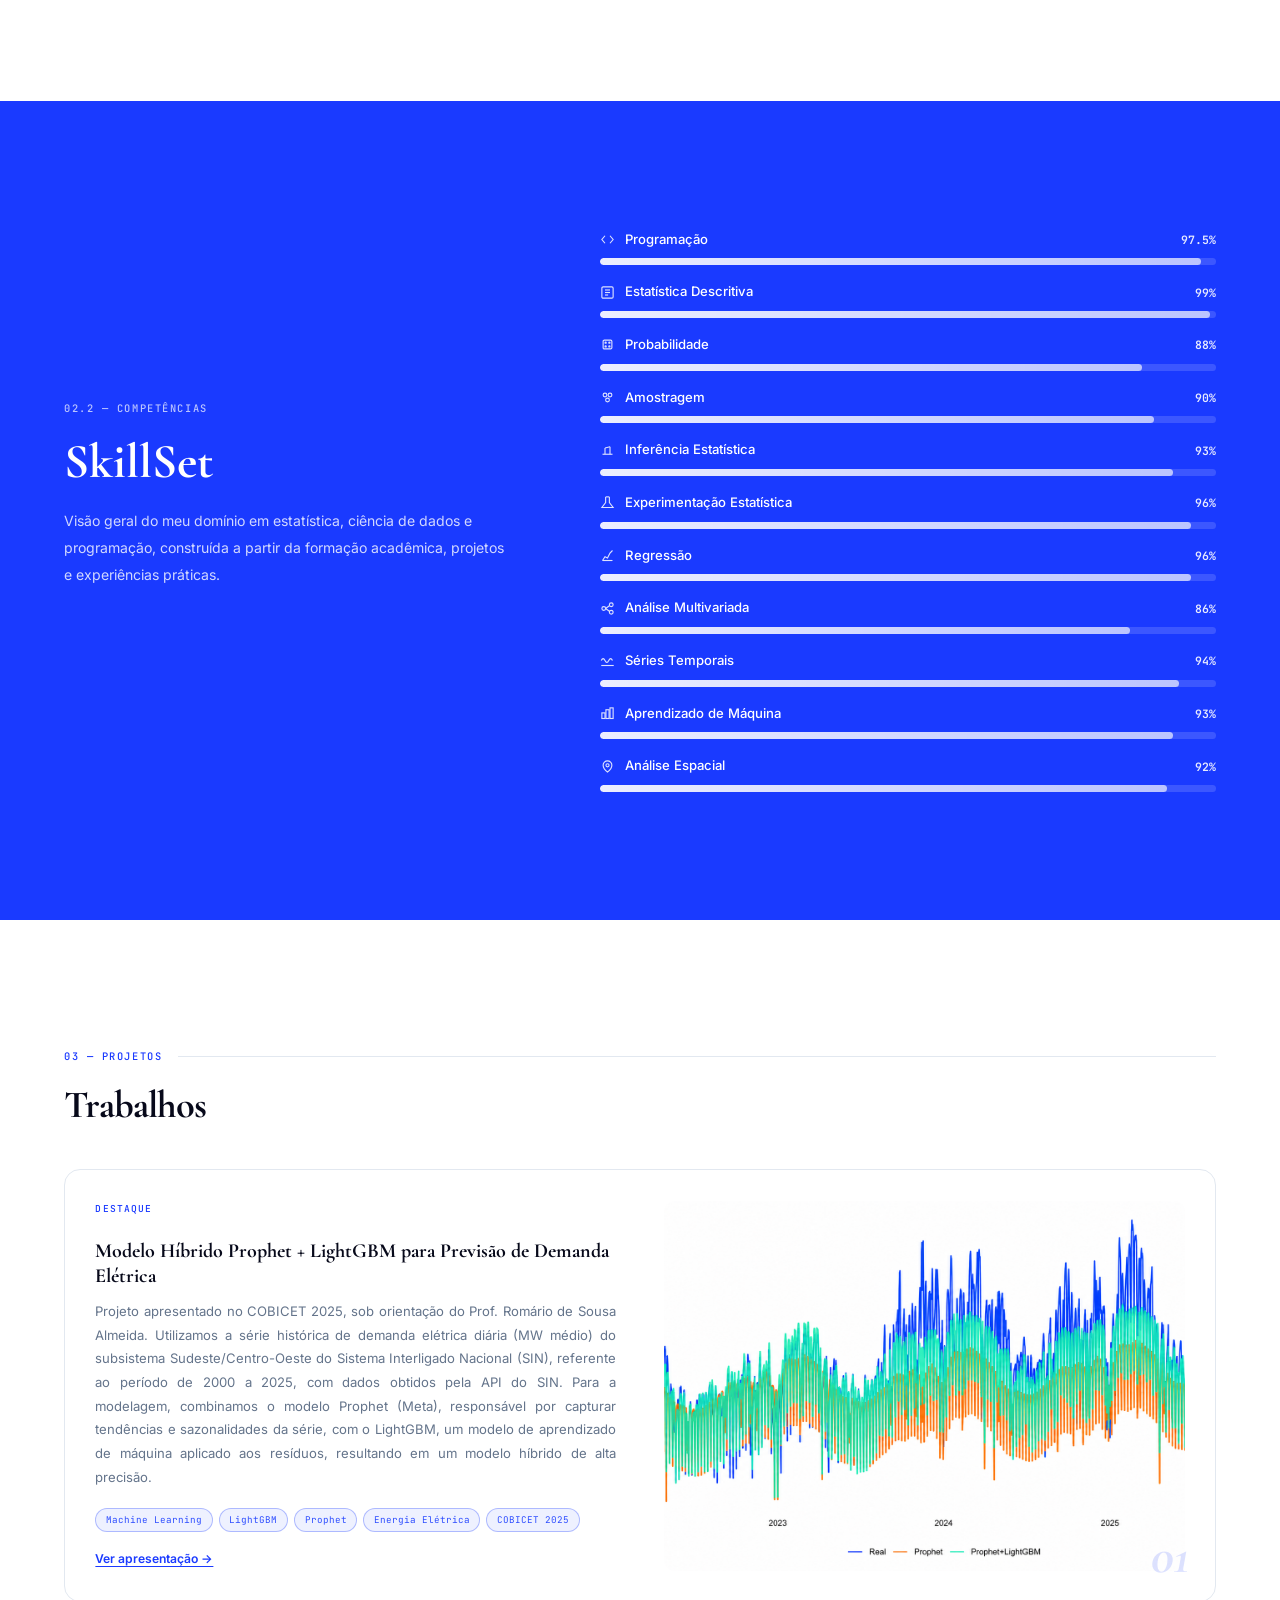
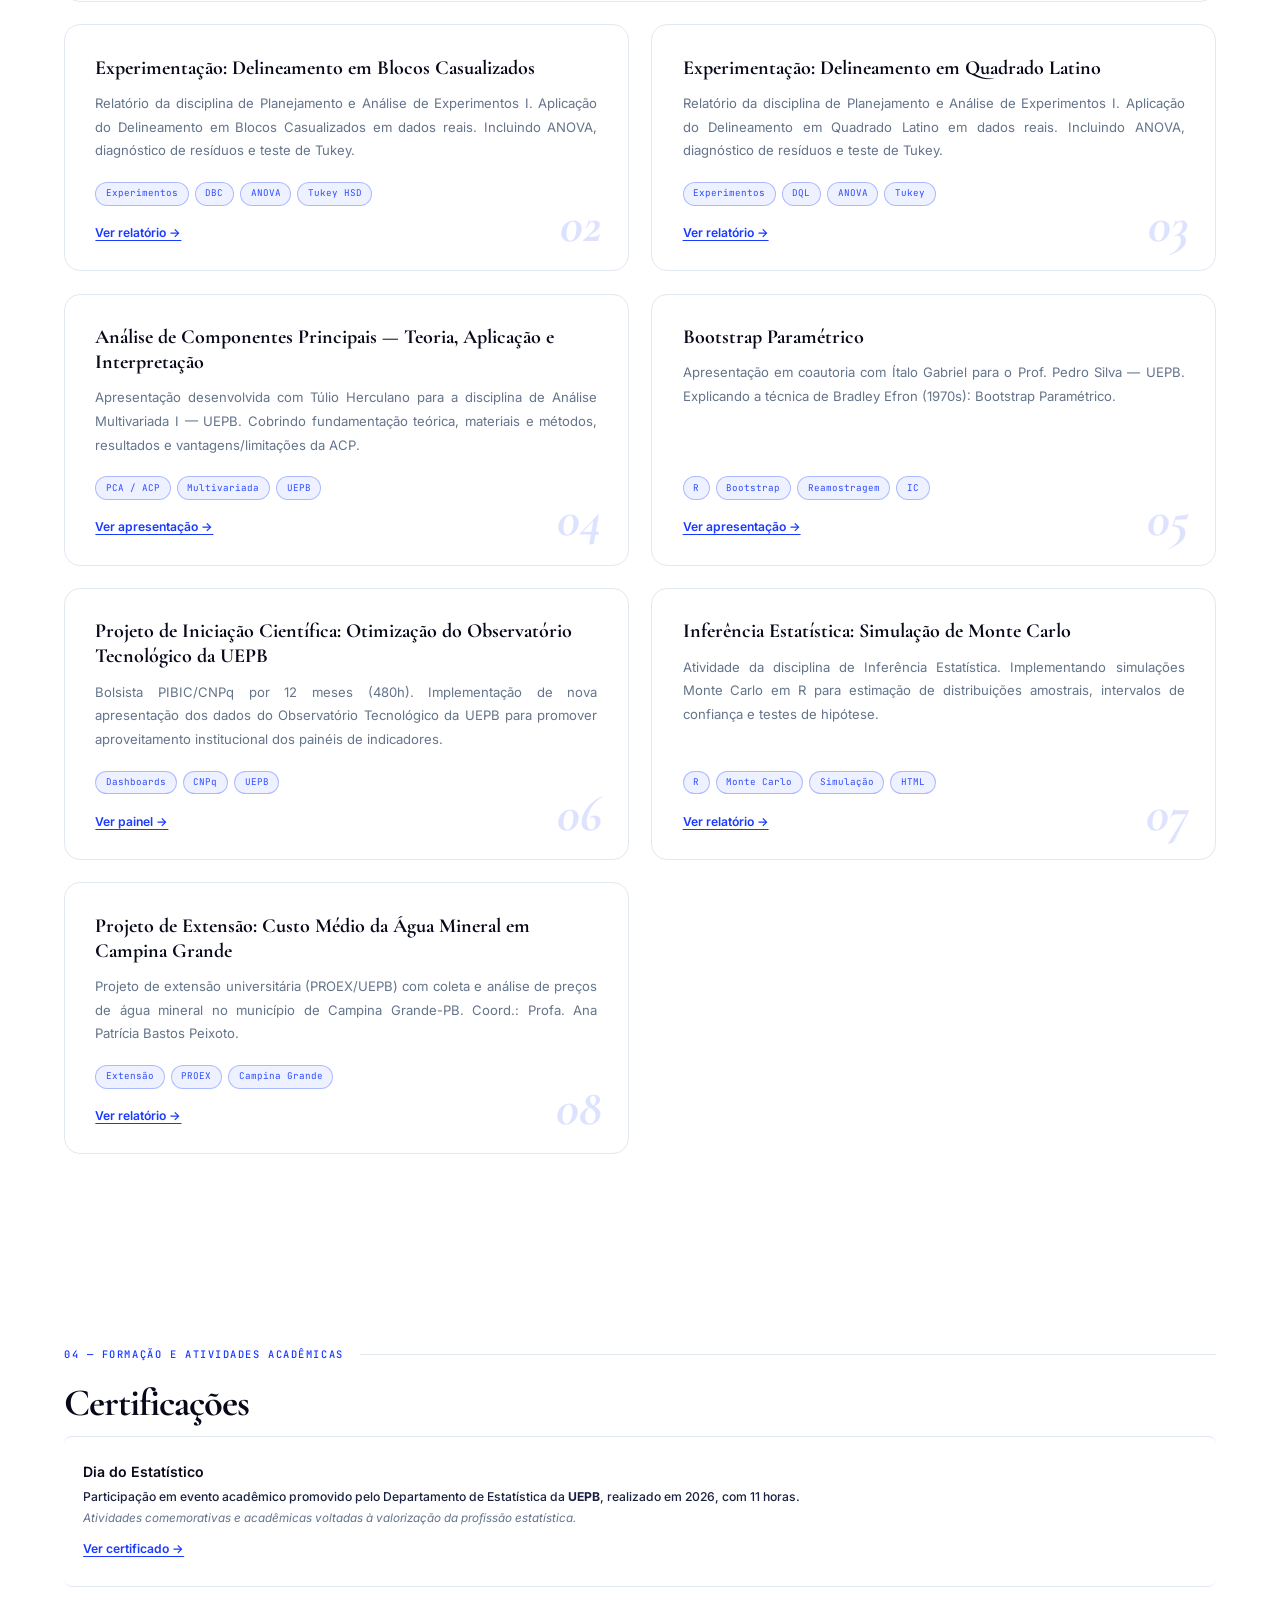
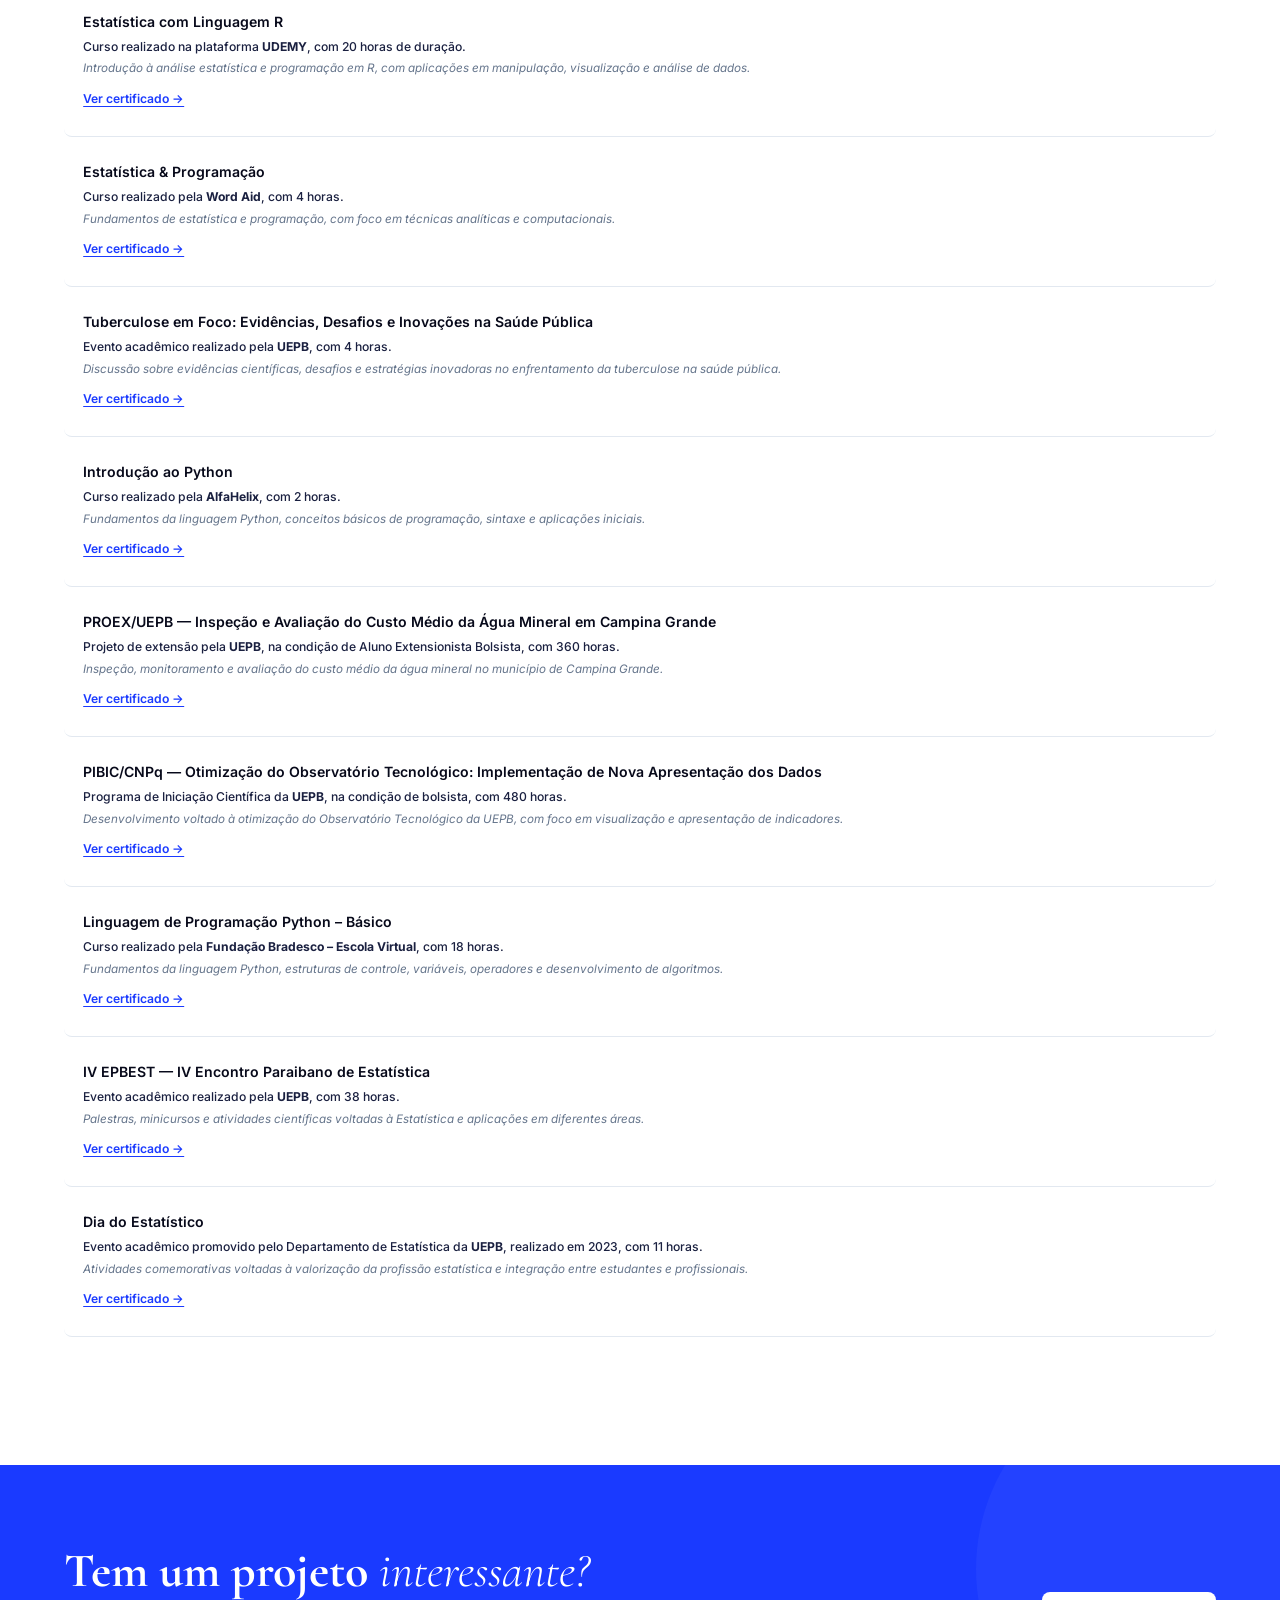
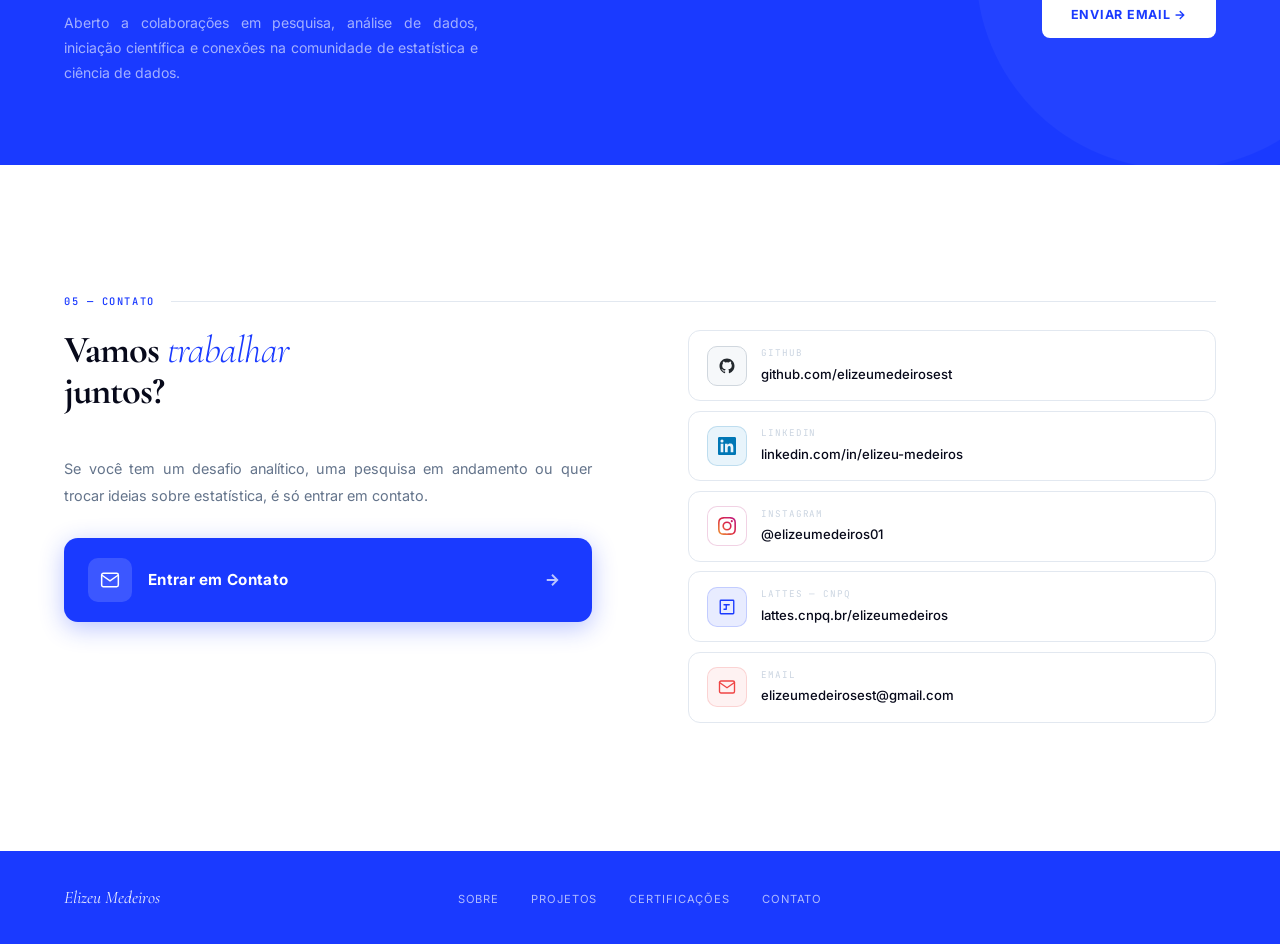
==== commit a3469967: "atualizacao: instragram e poups" ====
--- a/index.html
+++ b/index.html
@@ -1,5 +1,4 @@
 <!DOCTYPE html>
-
 <html lang="pt-BR">
 <head>
 <meta charset="UTF-8">
@@ -8,428 +7,67 @@
 <link rel="preconnect" href="https://fonts.googleapis.com">
 <link rel="preconnect" href="https://fonts.gstatic.com" crossorigin>
 <link href="https://fonts.googleapis.com/css2?family=Cormorant+Garamond:ital,wght@0,300;0,500;0,700;1,300;1,500;1,700&family=Inter:wght@300;400;500;600;700&family=JetBrains+Mono:wght@400;500&display=swap" rel="stylesheet">
-<style>
-*,*::before,*::after{box-sizing:border-box;margin:0;padding:0}
-:root{
-  --white:#ffffff;
-  --off:#f5f7ff;
-  --off2:#eaedfa;
-  --ink:#07091a;
-  --ink2:#1a2040;
-  --blue:#1a3aff;
-  --blue2:#2d4dff;
-  --blue-lt:#e8ecff;
-  --blue-mid:#6b82ff;
-  --blue-royal:#2255dd;
-  --teal:#00b4d8;
-  --violet:#7c3aed;
-  --muted:#64748b;
-  --faint:#cbd5e1;
-  --border:#e2e8f0;
-  --max:1200px;
-  --serif:'Cormorant Garamond',Georgia,serif;
-  --sans:'Inter',system-ui,sans-serif;
-  --mono:'JetBrains Mono',monospace;
-  --sh:0 2px 12px rgba(26,58,255,.07),0 1px 3px rgba(0,0,0,.05);
-  --sh-lg:0 20px 60px rgba(26,58,255,.12),0 4px 16px rgba(0,0,0,.07);
-}
-html{scroll-behavior:smooth;background:var(--white)}
-body{font-family:var(--sans);color:var(--ink);overflow-x:hidden;line-height:1.65}
-::selection{background:var(--blue);color:#fff}
-::-webkit-scrollbar{width:3px}
-::-webkit-scrollbar-track{background:var(--off)}
-::-webkit-scrollbar-thumb{background:var(--blue);border-radius:2px}
-
-
-/* ── DARK MODE ── */
-.dm-toggle{background:none;border:1px solid rgba(255,255,255,.35);border-radius:8px;width:36px;height:36px;display:flex;align-items:center;justify-content:center;cursor:pointer;color:#fff;transition:all .2s;flex-shrink:0}
-.dm-toggle:hover{border-color:#fff;color:#fff;background:rgba(255,255,255,.15)}
-.dm-toggle svg{width:16px;height:16px;pointer-events:none}
-body:not(.dark) .icon-moon{display:none}
-body.dark .icon-sun{display:none}
-body.dark{
-  --white:#111827;--off:#1a2235;--off2:#1f2d44;--ink:#f0f4ff;--ink2:#c7d2f0;
-  --muted:#8899bb;--faint:#3a4a6a;--border:#253050;
-  --sh:0 2px 12px rgba(0,0,0,.3),0 1px 3px rgba(0,0,0,.2);
-  --sh-lg:0 20px 60px rgba(0,0,0,.4),0 4px 16px rgba(0,0,0,.2);
-}
-body.dark,body.dark *{color-scheme:dark}
-body.dark{background:#111827!important;color:#f0f4ff!important}
-body.dark #hero{background:#111827!important}
-body.dark .hero-wash{opacity:0!important}
-body.dark #sobre,body.dark #skills,body.dark #projetos,body.dark #pub,body.dark #contato{background:#111827!important}
-body.dark .sk-card,body.dark .pcard,body.dark .bars-box,body.dark .ndist-panel{background:#1a2235!important;border-color:#253050!important}
-body.dark .sbox{background:#1a2235!important}
-body.dark .pub-item:hover{background:#1a2235!important}
-body.dark .clink{background:#1a2235!important;border-color:#253050!important}
-body.dark nav,body.dark nav.scrolled{background:rgba(26,58,255,.98)!important}
-body.dark footer{background:var(--blue)!important}
-body.dark .foot-logo{color:rgba(255,255,255,.9)!important}
-body.dark .foot-links a{color:rgba(255,255,255,.65)!important}
-body.dark .foot-links a:hover{color:#fff!important}
-body.dark .clinks a:first-child .cl-icon{background:#fff!important;border-color:#ddd!important}
-body.dark .clinks a:first-child .cl-icon svg{fill:#24292e!important}
-body.dark .about-lead,body.dark .sobre-body,body.dark .hero-desc{color:#c7d2f0!important}
-body.dark .muted,body.dark .pub-meta,body.dark .pub-venue,body.dark .t-inst{color:#8899bb!important}
-
-body.dark .sk-card,body.dark .pcard,body.dark .clink,body.dark .ndist-panel,body.dark .pub-item:hover,body.dark .contact-cta-card,body.dark .location-card{background:var(--off)}
-body.dark .stats-band{background:var(--bg,#111827)!important;border-color:rgba(255,255,255,.08)!important}
-body.dark .sbox{background:#111827!important;border-color:rgba(255,255,255,.08)!important}
-body.dark .sbox-n{color:#6b82ff!important}
-body.dark .sbox-l{color:rgba(255,255,255,.55)!important}
-
-/* ─── PROGRESS ─── */
-#prog{position:fixed;top:0;left:0;height:2px;background:linear-gradient(90deg,var(--blue),var(--teal));z-index:9999;width:0;pointer-events:none;transition:width .1s}
-
-/* ─── CURSOR ─── */
-#cur{position:fixed;width:7px;height:7px;background:var(--blue);border-radius:50%;pointer-events:none;z-index:9998;transform:translate(-50%,-50%);transition:width .2s,height .2s}
-#cur2{position:fixed;width:30px;height:30px;border:1.5px solid rgba(26,58,255,.3);border-radius:50%;pointer-events:none;z-index:9997;transform:translate(-50%,-50%);transition:all .13s ease}
-@media(hover:none){#cur,#cur2{display:none}}
-
-/* ═══════════════════════════
-   NAV
-═══════════════════════════ */
-nav{position:fixed;top:0;left:0;right:0;z-index:600;height:66px;padding:0 clamp(1.5rem,5vw,3rem);display:grid;grid-template-columns:auto 1fr auto;align-items:center;gap:1.5rem;will-change:transform;background:rgba(26,58,255,.97);box-shadow:0 4px 20px rgba(26,58,255,.3)}
-nav.scrolled{background:rgba(26,58,255,.98);backdrop-filter:blur(20px);border-bottom:1px solid rgba(255,255,255,.1);box-shadow:0 6px 24px rgba(26,58,255,.35)}
-.nav-logo{font-family:var(--serif);font-size:1.3rem;font-weight:700;color:#fff;text-decoration:none;letter-spacing:.01em}
-
-.nav-links{display:flex;gap:2rem;list-style:none;justify-content:center}
-.nav-links a{font-size:.73rem;letter-spacing:.1em;text-transform:uppercase;color:rgba(255,255,255,.8);text-decoration:none;transition:color .2s;font-weight:500}
-.nav-links a:hover{color:#fff}
-.hamburger{display:none;flex-direction:column;gap:5px;cursor:pointer;padding:4px}
-.hamburger span{width:22px;height:1.5px;background:rgba(255,255,255,.8);display:block;transition:.3s}
-
-/* ═══════════════════════════
-   HERO — fundo branco/off
-═══════════════════════════ */
-#hero{min-height:100vh;background:var(--white);position:relative;overflow:hidden;display:flex;align-items:center}
-
-/* gradient wash right side */
-.hero-wash{position:absolute;inset:0;background:radial-gradient(ellipse 55% 80% at 85% 50%,var(--off) 0%,transparent 70%);pointer-events:none}
-
-/* thin left accent rule */
-.hero-rule{position:absolute;left:clamp(1.5rem,5vw,4rem);top:10%;bottom:10%;width:1.5px;background:linear-gradient(transparent,var(--blue-lt) 30%,var(--blue-lt) 70%,transparent);border-radius:1px}
-
-/* right side — photo + floating elements */
-.hero-right{position:absolute;right:clamp(1.5rem,5vw,4rem);top:50%;transform:translateY(-50%);width:360px;display:flex;flex-direction:column;align-items:center;gap:1.5rem;z-index:2}
-
-/* photo frame */
-.photo-frame{width:310px;aspect-ratio:3/4;position:relative}
-.photo-frame::before{content:'';position:absolute;inset:-10px;border:1.5px solid rgba(26,58,255,.15);border-radius:18px;pointer-events:none}
-.photo-inner{width:100%;height:100%;border-radius:14px;background:var(--off);border:1px solid var(--border);overflow:hidden;position:relative;display:flex;align-items:center;justify-content:center;box-shadow:var(--sh-lg)}
-.photo-inner img{width:100%;height:100%;object-fit:cover;display:block}
-.photo-placeholder{display:flex;flex-direction:column;align-items:center;gap:.75rem;padding:2rem}
-.photo-placeholder svg{width:64px;height:64px;color:var(--faint)}
-.photo-placeholder p{font-family:var(--mono);font-size:.62rem;color:var(--faint);letter-spacing:.08em;text-align:center;line-height:1.6}
-
-/* corner brackets */
-.photo-frame::after{content:'';position:absolute;bottom:-6px;right:-6px;width:24px;height:24px;border-bottom:2px solid var(--blue);border-right:2px solid var(--blue);border-radius:0 0 4px 0}
-.corner-tl{position:absolute;top:-6px;left:-6px;width:24px;height:24px;border-top:2px solid var(--blue);border-left:2px solid var(--blue);border-radius:4px 0 0 0;z-index:1}
-
-/* name badge on photo */
-.photo-badge{display:none}
-.photo-badge-name{font-family:var(--serif);font-size:1rem;font-weight:700;color:var(--ink);display:block}
-.photo-badge-role{font-family:var(--mono);font-size:.6rem;color:var(--muted);display:block;margin-top:.2rem;letter-spacing:.05em}
-.photo-badge-dot{display:inline-block;width:6px;height:6px;background:var(--teal);border-radius:50%;margin-right:.35rem;animation:pulse 2s ease-in-out infinite}
-
-/* floating metric pills */
-.metric-pills{display:flex;flex-direction:column;gap:.6rem;width:100%}
-.mpill{display:flex;align-items:center;gap:.75rem;padding:.65rem 1rem;background:var(--white);border:1px solid var(--border);border-radius:10px;box-shadow:var(--sh);animation:floatPill 5s ease-in-out infinite}
-.mpill:nth-child(2){animation-delay:1.5s}.mpill:nth-child(3){animation-delay:3s}
-.mpill-icon{width:32px;height:32px;border-radius:8px;display:flex;align-items:center;justify-content:center;font-size:1rem;flex-shrink:0}
-.mpill-text strong{display:block;font-size:.8rem;font-weight:600;color:var(--ink)}
-.mpill-text span{font-family:var(--mono);font-size:.62rem;color:var(--muted);letter-spacing:.04em}
-@keyframes floatPill{0%,100%{transform:translateY(0)}50%{transform:translateY(-5px)}}
-@keyframes pulse{0%,100%{box-shadow:0 0 0 0 rgba(0,180,216,.4)}50%{box-shadow:0 0 0 6px rgba(0,180,216,0)}}
-
-/* hero text left */
-.hero-text{position:relative;z-index:2;max-width:var(--max);margin:0 auto;width:100%;padding:0 clamp(1.5rem,5vw,4rem);padding-top:72px;min-height:100vh;display:flex;align-items:center}
-.hero-text-inner{max-width:520px}
-
-.eyebrow-tag{display:inline-flex;align-items:center;gap:.65rem;font-family:var(--mono);font-size:.68rem;letter-spacing:.14em;color:var(--blue);margin-bottom:2rem;opacity:0;animation:fadeUp .7s .2s ease forwards}
-.tag-pulse{width:7px;height:7px;background:var(--teal);border-radius:50%;flex-shrink:0;animation:pulse 2s ease-in-out infinite}
-
-h1.hn{font-family:var(--serif);font-size:clamp(3.5rem,6vw,5.8rem);font-weight:700;line-height:.92;letter-spacing:-.03em;color:var(--ink);margin-bottom:1.6rem;opacity:0;animation:fadeUp .9s .35s ease forwards}
-h1.hn em{font-style:italic;font-weight:300;color:var(--blue);display:block}
-
-.hero-role-wrap{display:flex;align-items:center;gap:.75rem;margin-bottom:1.5rem;flex-wrap:wrap;opacity:0;animation:fadeUp .9s .48s ease forwards}
-.hero-role-txt{font-size:.98rem;color:var(--muted);font-weight:300}
-.hero-badge{font-family:var(--mono);font-size:.6rem;padding:.28rem .72rem;border-radius:100px;background:var(--blue-lt);color:var(--blue);border:1px solid rgba(26,58,255,.2);letter-spacing:.06em}
-
-.hero-desc{font-size:.97rem;color:var(--muted);line-height:1.85;max-width:44ch;margin-bottom:2.5rem;opacity:0;animation:fadeUp .9s .58s ease forwards;font-weight:300}
-.hero-desc strong{color:var(--ink);font-weight:600}
-
-.hero-btns{display:flex;gap:1rem;flex-wrap:wrap;margin-bottom:2.5rem;opacity:0;animation:fadeUp .9s .7s ease forwards}
-.btn-blue{display:inline-flex;align-items:center;gap:.5rem;padding:.82rem 1.8rem;background:var(--blue);color:#fff;font-size:.8rem;font-weight:600;letter-spacing:.06em;text-transform:uppercase;text-decoration:none;border-radius:8px;transition:all .25s;box-shadow:0 4px 18px rgba(26,58,255,.28)}
-.btn-blue:hover{background:var(--blue2);transform:translateY(-2px);box-shadow:0 8px 28px rgba(26,58,255,.38)}
-.btn-ol{display:inline-flex;align-items:center;gap:.5rem;padding:.82rem 1.8rem;background:transparent;color:var(--blue);font-size:.8rem;font-weight:600;letter-spacing:.06em;text-transform:uppercase;text-decoration:none;border-radius:8px;border:1.5px solid rgba(26,58,255,.28);transition:all .25s}
-.btn-ol:hover{background:var(--blue-lt);border-color:var(--blue);transform:translateY(-2px)}
-
-.hero-soc{display:flex;gap:.6rem;opacity:0;animation:fadeUp .9s .82s ease forwards}
-.soc{width:36px;height:36px;border:1px solid rgba(26,58,255,.2);border-radius:8px;display:flex;align-items:center;justify-content:center;color:var(--blue);text-decoration:none;transition:all .2s;background:var(--blue-lt)}
-.soc:hover{border-color:var(--blue2);color:#fff;background:var(--blue);transform:translateY(-2px);box-shadow:0 4px 12px rgba(26,58,255,.3)}
-.soc svg{width:15px;height:15px}
-
-/* scroll thumb */
-.scroll-hint{position:absolute;bottom:2rem;left:50%;transform:translateX(-50%);display:flex;flex-direction:column;align-items:center;gap:.4rem;opacity:0;animation:fadeIn 1s 1.4s ease forwards;z-index:2}
-.scroll-hint span{font-family:var(--mono);font-size:.55rem;letter-spacing:.14em;color:var(--faint);text-transform:uppercase}
-.scroll-track{width:1px;height:36px;background:linear-gradient(var(--faint),transparent);position:relative;overflow:hidden}
-.scroll-thumb{position:absolute;top:0;left:0;width:1px;height:10px;background:var(--blue);animation:sThumb 1.8s ease-in-out infinite}
-@keyframes sThumb{0%{top:-10px}100%{top:100%}}
-
-/* ═══════════════════════════
-   STATS BAND
-═══════════════════════════ */
-.stats-band{border-top:1px solid var(--border);border-bottom:1px solid var(--border);background:var(--white)}
-.stats-inner{max-width:var(--max);margin:0 auto;display:grid;grid-template-columns:repeat(4,1fr)}
-.sbox:last-child{border-right:none}
-
-.sbox:hover{background:var(--off)}
-.sbox-n{font-family:var(--serif);font-size:2.6rem;font-weight:700;font-style:italic;color:var(--blue);line-height:1;display:block}
-.sbox-l{font-size:.68rem;color:var(--muted);letter-spacing:.1em;text-transform:uppercase;margin-top:.35rem;display:block}
-
-/* ═══════════════════════════
-   SECTION BASE
-═══════════════════════════ */
-.sec{padding:clamp(5rem,10vw,8rem) clamp(1.5rem,5vw,4rem)}
-.sec-inner{max-width:var(--max);margin:0 auto}
-.ey{display:flex;align-items:center;gap:1rem;margin-bottom:1.25rem}
-.ey-n{font-family:var(--mono);font-size:.65rem;color:var(--blue);letter-spacing:.15em;font-weight:500}
-.ey-r{flex:1;height:1px;background:var(--border)}
-.sec-h{font-family:var(--serif);font-size:clamp(1.8rem,3vw,2.6rem);font-weight:700;line-height:1.05;letter-spacing:-.025em;color:var(--ink);margin-bottom:2.75rem}
-.sec-h em{font-style:italic;font-weight:300;color:var(--blue)}
-
-/* ═══════════════════════════
-   SOBRE
-═══════════════════════════ */
-#sobre{background:var(--white)}
-.sobre-grid{display:grid;grid-template-columns:1.2fr 1fr;gap:6rem;align-items:start}
-.sobre-lead{font-family:var(--serif);font-size:1.25rem;font-weight:300;font-style:italic;color:var(--ink2);line-height:1.75;margin-bottom:1.5rem;padding-left:1.5rem;border-left:3px solid var(--blue)}
-.sobre-body{font-size:.97rem;color:var(--muted);line-height:1.9;margin-bottom:1.2rem}
-.sobre-body strong{color:var(--ink);font-weight:600}
-
-
-
-
-
-
-
-/* timeline */
-.timeline{padding-left:1.75rem;position:relative;display:flex;flex-direction:column}
-.timeline::before{content:'';position:absolute;left:0;top:6px;bottom:6px;width:2px;background:linear-gradient(var(--blue) 0%,var(--blue) 75%,rgba(26,58,255,0) 100%);border-radius:1px}
-.t-item{position:relative;padding-bottom:2rem}
-.t-item:last-child{padding-bottom:0}
-.t-dot{position:absolute;left:-1.75rem;top:5px;width:10px;height:10px;border-radius:50%;border:2px solid var(--blue);background:var(--white);transform:translateX(-4px)}
-.t-dot.active{background:var(--blue);box-shadow:0 0 0 4px rgba(26,58,255,.14)}
-.t-yr{font-family:var(--mono);font-size:.64rem;color:var(--blue);letter-spacing:.08em;display:block;margin-bottom:.22rem}
-.t-title{font-size:.88rem;font-weight:600;color:var(--ink);margin-bottom:.1rem}
-.t-inst{font-size:.78rem;color:var(--muted)}
-
-/* bars */
-
-
-
-
-
-
-
-
-
-
-
-/* ═══════════════════════════
-   SKILLS
-═══════════════════════════ */
-#skills{background:var(--white)}
-.sk-grid{display:grid;grid-template-columns:repeat(3,1fr);gap:1.25rem}
-.sk-card{background:var(--white);border:1px solid var(--border);border-radius:16px;padding:1.75rem;transition:all .3s;position:relative;overflow:hidden;cursor:default;box-shadow:0 2px 16px rgba(26,58,255,.08),0 1px 4px rgba(0,0,0,.04)}
-.sk-card::after{content:'';position:absolute;top:0;left:0;right:0;height:2px;background:linear-gradient(90deg,var(--blue),var(--teal));transform:scaleX(0);transform-origin:left;transition:transform .35s}
-.sk-card:hover{box-shadow:var(--sh-lg);border-color:rgba(26,58,255,.18);transform:translateY(-4px)}
-.sk-card:hover::after{transform:scaleX(1)}
-.sk-n{position:absolute;top:1rem;right:1.4rem;font-family:var(--serif);font-size:3rem;font-weight:700;font-style:italic;color:rgba(26,58,255,.15);line-height:1;user-select:none}
-.sk-icon{width:40px;height:40px;border-radius:10px;display:flex;align-items:center;justify-content:center;margin-bottom:.9rem}
-.sk-icon svg{width:20px;height:20px}
-.sk-title{font-size:.68rem;font-weight:700;letter-spacing:.12em;text-transform:uppercase;color:var(--blue);margin-bottom:.85rem}
-.sk-list{list-style:none;display:flex;flex-direction:column;gap:.45rem}
-.sk-list li{font-size:.81rem;color:var(--muted);display:flex;align-items:flex-start;gap:.55rem;line-height:1.4}
-.sk-list li::before{content:'';width:4px;height:4px;border-radius:50%;background:var(--blue);flex-shrink:0;margin-top:.44rem;opacity:.4}
-
-/* ═══════════════════════════
-   COMPETÊNCIAS — azul royal
-═══════════════════════════ */
-#comp{background:var(--blue);padding:clamp(5rem,10vw,8rem) clamp(1.5rem,5vw,4rem);position:relative;overflow:hidden}
-#comp::before{display:none}
-.comp-inner{max-width:var(--max);margin:0 auto;display:grid;grid-template-columns:1fr 1.4fr;gap:6rem;align-items:center;position:relative;z-index:1}
-.comp-h{font-family:var(--serif);font-size:clamp(2.2rem,3.8vw,3.2rem);font-weight:700;line-height:1.1;color:#fff;margin-bottom:1.25rem}
-.comp-h em{font-style:italic;font-weight:300;color:rgba(255,255,255,.7)}
-.comp-desc{font-size:.88rem;color:rgba(255,255,255,.8);line-height:1.9;margin-bottom:2rem}
-.comp-legend{display:flex;flex-direction:column;gap:.7rem}
-.leg{display:flex;align-items:center;gap:.75rem}
-.leg-dot{width:10px;height:10px;border-radius:50%;flex-shrink:0}
-.leg-lbl{font-family:var(--mono);font-size:.67rem;color:rgba(255,255,255,.75);letter-spacing:.08em}
-
-/* Skill bars */
-.skill-bars{display:flex;flex-direction:column;gap:1rem}
-.skill-bar-item{display:grid;grid-template-columns:1fr auto;align-items:center;gap:.5rem 1rem}
-.skill-bar-label{font-family:var(--sans);font-size:.82rem;font-weight:500;color:#fff;display:flex;align-items:center;gap:.6rem;grid-column:1}
-.skill-bar-label svg{width:15px;height:15px;opacity:.85;flex-shrink:0}
-.skill-bar-pct{font-family:var(--mono);font-size:.72rem;color:rgba(255,255,255,.9);font-weight:600;grid-column:2;text-align:right}
-.skill-bar-track{grid-column:1/-1;height:7px;background:rgba(255,255,255,.15);border-radius:100px;overflow:hidden}
-.skill-bar-fill{height:100%;border-radius:100px;background:linear-gradient(90deg,rgba(255,255,255,.9),rgba(255,255,255,.65));width:0;transition:width 1.1s cubic-bezier(.4,0,.2,1)}
-.skill-bar-item:nth-child(2) .skill-bar-fill{transition-delay:.05s}
-.skill-bar-item:nth-child(3) .skill-bar-fill{transition-delay:.1s}
-.skill-bar-item:nth-child(4) .skill-bar-fill{transition-delay:.15s}
-.skill-bar-item:nth-child(5) .skill-bar-fill{transition-delay:.2s}
-.skill-bar-item:nth-child(6) .skill-bar-fill{transition-delay:.25s}
-.skill-bar-item:nth-child(7) .skill-bar-fill{transition-delay:.3s}
-.skill-bar-item:nth-child(8) .skill-bar-fill{transition-delay:.35s}
-.skill-bar-item:nth-child(9) .skill-bar-fill{transition-delay:.4s}
-.skill-bar-item:nth-child(10) .skill-bar-fill{transition-delay:.45s}
-.skill-bars-axis{display:flex;justify-content:space-between;margin-top:.75rem;padding-top:.5rem;border-top:1px solid rgba(255,255,255,.12)}
-.skill-bars-axis span{font-family:var(--mono);font-size:.6rem;color:rgba(255,255,255,.4);letter-spacing:.06em}
-
-/* ═══════════════════════════
-   PROJETOS
-═══════════════════════════ */
-#projetos{background:var(--white)}
-.proj-grid{display:grid;grid-template-columns:repeat(2,1fr);gap:1.4rem}
-.pcard{background:var(--white);border:1.5px solid var(--border);border-radius:16px;padding:1.9rem;position:relative;overflow:hidden;transition:all .3s;text-decoration:none;display:flex;flex-direction:column;color:inherit}
-.pcard::after{content:'';position:absolute;top:0;left:0;right:0;height:2px;background:linear-gradient(90deg,var(--blue),var(--teal));transform:scaleX(0);transform-origin:left;transition:transform .4s}
-.pcard:hover{border-color:rgba(26,58,255,.22);box-shadow:var(--sh-lg);transform:translateY(-4px)}
-.pcard:hover::after{transform:scaleX(1)}
-.pcard.span2{grid-column:1/-1;display:grid;grid-template-columns:1fr 1fr;gap:3rem;align-items:center}
-.ptop{display:flex;justify-content:space-between;align-items:flex-start;margin-bottom:1.4rem}
-.ptype{font-family:var(--mono);font-size:.6rem;letter-spacing:.12em;color:var(--blue);text-transform:uppercase;font-weight:500}
-.pyr{font-family:var(--mono);font-size:.6rem;color:var(--faint)}
-.pn{position:absolute;bottom:1.2rem;right:1.6rem;font-family:var(--serif);font-size:3.2rem;font-weight:700;font-style:italic;color:rgba(26,58,255,.15);line-height:1;user-select:none}
-.ptitle{font-family:var(--serif);font-size:1.25rem;font-weight:700;line-height:1.25;color:var(--ink);margin-bottom:.7rem}
-.pdesc{font-size:.82rem;color:var(--muted);line-height:1.8;flex:1;margin-bottom:1.2rem}
-.ptags{display:flex;flex-wrap:wrap;gap:.38rem;margin-top:auto}
-.ptag{font-family:var(--mono);font-size:.58rem;padding:.2rem .6rem;border-radius:100px;border:1px solid rgba(26,58,255,.2);color:var(--blue);background:var(--blue-lt)}
-.ptag.b{border-color:rgba(26,58,255,.22);color:var(--blue);background:var(--blue-lt)}
-.ptag.t{border-color:rgba(26,58,255,.3);color:var(--blue2);background:rgba(26,58,255,.07)}
-.ptag.v{border-color:rgba(26,58,255,.25);color:var(--blue);background:rgba(26,58,255,.06)}
-.plink{margin-top:1.2rem;display:inline-flex;align-items:center;gap:.4rem;font-size:.76rem;font-weight:600;color:var(--blue);transition:gap .2s}
-.pcard:hover .plink{gap:.72rem}
-.pviz{background:var(--off);border:1px solid var(--border);border-radius:12px;display:flex;align-items:center;justify-content:center;min-height:230px;padding:1.5rem}
-
-/* ═══════════════════════════
-   PUBLICAÇÕES
-═══════════════════════════ */
-#pub{background:var(--white)}
-.pub-item{display:grid;grid-template-columns:1fr auto;gap:1.2rem 2rem;padding:1.6rem 1.2rem;border-bottom:1px solid var(--border);align-items:start;transition:all .25s;border-radius:8px}
-.pub-item:first-child{border-top:1px solid var(--border)}
-.pub-item:hover{background:var(--white);box-shadow:var(--sh);margin:0 -1.2rem;border-color:transparent}
-.pub-yr{font-family:var(--mono);font-size:.7rem;color:var(--blue);padding-top:.18rem;font-weight:500}
-.pub-title{font-size:.88rem;font-weight:600;color:var(--ink);line-height:1.45;margin-bottom:.28rem}
-.pub-meta{font-size:.76rem;color:var(--muted)}
-.pub-venue{font-size:.73rem;color:var(--faint);margin-top:.14rem;font-style:italic}
-.pub-venue b{color:var(--blue);font-style:normal;font-weight:600}
-.pub-badge{font-family:var(--mono);font-size:.58rem;padding:.22rem .68rem;border-radius:100px;white-space:nowrap;align-self:flex-start;margin-top:.14rem;font-weight:500}
-.pbr{background:var(--blue-lt);border:1px solid rgba(26,58,255,.18);color:var(--blue)}
-.pbt{background:rgba(0,180,216,.07);border:1px solid rgba(0,180,216,.18);color:var(--teal)}
-.pbv{background:rgba(124,58,237,.07);border:1px solid rgba(124,58,237,.18);color:var(--violet)}
-
-/* ═══════════════════════════
-   CTA
-═══════════════════════════ */
-.cta{background:var(--blue);padding:5rem clamp(1.5rem,5vw,4rem);position:relative;overflow:hidden}
-.cta::before{content:'';position:absolute;right:-6rem;top:-6rem;width:400px;height:400px;border-radius:50%;background:rgba(255,255,255,.04);pointer-events:none}
-.cta-inner{max-width:var(--max);margin:0 auto;display:grid;grid-template-columns:1fr auto;gap:4rem;align-items:center;position:relative;z-index:1}
-.cta-h{font-family:var(--serif);font-size:clamp(2rem,3.8vw,3rem);font-weight:700;color:#fff;line-height:1.1}
-.cta-h em{font-style:italic;font-weight:300}
-.cta-sub{font-size:.88rem;color:rgba(255,255,255,.6);margin-top:.85rem;line-height:1.75;max-width:46ch}
-.cta-btns{display:flex;flex-direction:column;gap:.7rem;flex-shrink:0}
-.btn-wh{display:inline-flex;align-items:center;gap:.5rem;padding:.82rem 1.8rem;background:#fff;color:var(--blue);font-size:.78rem;font-weight:700;letter-spacing:.06em;text-transform:uppercase;text-decoration:none;border-radius:8px;transition:all .25s;white-space:nowrap}
-.btn-wh:hover{background:var(--blue-lt);transform:translateY(-2px)}
-.btn-wh2{display:inline-flex;align-items:center;gap:.5rem;padding:.82rem 1.8rem;background:transparent;color:rgba(255,255,255,.8);font-size:.78rem;font-weight:600;letter-spacing:.06em;text-transform:uppercase;text-decoration:none;border-radius:8px;border:1.5px solid rgba(255,255,255,.28);transition:all .25s;white-space:nowrap}
-.btn-wh2:hover{border-color:rgba(255,255,255,.65);color:#fff;transform:translateY(-2px)}
-
-
-/* ── Contact CTA card ── */
-.contact-cta-card{display:flex;align-items:center;gap:1rem;margin-top:1.75rem;padding:1.25rem 1.5rem;background:var(--blue);border-radius:14px;text-decoration:none;color:#fff;transition:all .25s;box-shadow:0 6px 24px rgba(26,58,255,.3)}
-.contact-cta-card:hover{background:var(--blue2);transform:translateY(-3px);box-shadow:0 12px 32px rgba(26,58,255,.4)}
-.contact-cta-icon{width:44px;height:44px;border-radius:10px;background:rgba(255,255,255,.15);display:flex;align-items:center;justify-content:center;flex-shrink:0}
-.contact-cta-icon svg{width:20px;height:20px;color:#fff}
-.contact-cta-text{flex:1}
-.contact-cta-text strong{display:block;font-size:.95rem;font-weight:700;letter-spacing:.02em}
-
-.contact-cta-arrow{width:32px;height:32px;display:flex;align-items:center;justify-content:center;flex-shrink:0;opacity:.7}
-.contact-cta-arrow svg{width:18px;height:18px}
-/* ═══════════════════════════
-   CONTATO
-═══════════════════════════ */
-#contato{background:var(--white)}
-.contact-grid{display:grid;grid-template-columns:1fr 1fr;gap:6rem;align-items:start}
-.contact-body p{font-size:.9rem;color:var(--muted);line-height:1.9;margin-bottom:1.2rem}
-.contact-body p strong{color:var(--ink);font-weight:600}
-
-
-
-
-.clinks{display:flex;flex-direction:column;gap:.7rem}
-.clink{display:flex;align-items:center;gap:1rem;padding:1rem 1.2rem;background:var(--white);border:1.5px solid var(--border);border-radius:12px;text-decoration:none;color:var(--muted);font-size:.82rem;transition:all .25s}
-.clink:hover{border-color:var(--blue);color:var(--ink);box-shadow:var(--sh);transform:translateX(5px)}
-.cl-icon{width:38px;height:38px;border-radius:10px;display:flex;align-items:center;justify-content:center;flex-shrink:0}
-.cl-meta small{display:block;font-family:var(--mono);font-size:.58rem;color:var(--faint);letter-spacing:.08em;text-transform:uppercase;margin-bottom:.1rem}
-.cl-meta span{font-weight:500;color:var(--ink);font-size:.82rem}
-
-
-/* ── Location card ── */
-.location-card{background:var(--off);border:1px solid var(--border);border-radius:14px;margin-bottom:.75rem;overflow:hidden}
-
-
-
-
-
-
-
-/* ═══════════════════════════
-   FOOTER
-═══════════════════════════ */
-footer{background:var(--blue);padding:2rem clamp(1.5rem,5vw,4rem);display:grid;grid-template-columns:1fr auto 1fr;align-items:center;gap:1rem}
-.foot-logo{font-family:var(--serif);font-size:1.1rem;font-style:italic;color:rgba(255,255,255,.9);justify-self:start}
-.foot-links{display:flex;gap:2rem;list-style:none;justify-content:center;justify-self:center}
-.foot-links a{font-size:.7rem;letter-spacing:.08em;color:rgba(255,255,255,.65);text-decoration:none;transition:color .2s;text-transform:uppercase}
-.foot-links a:hover{color:#fff}
-
-
-/* ═══════════════════════════
-   REVEAL / ANIMS
-═══════════════════════════ */
-.reveal{opacity:0;transform:translateY(24px);transition:opacity .78s ease,transform .78s ease}
-.reveal.on{opacity:1;transform:none}
-@keyframes fadeUp{from{opacity:0;transform:translateY(22px)}to{opacity:1;transform:none}}
-@keyframes fadeIn{from{opacity:0}to{opacity:1}}
-@keyframes mq{to{transform:translateX(-50%)}}
-
-/* ═══════════════════════════
-   RESPONSIVE
-═══════════════════════════ */
-@media(max-width:1050px){
-  .hero-right{display:none}
-  .sobre-grid{grid-template-columns:1fr;gap:3.5rem}
-  .sk-grid{grid-template-columns:repeat(2,1fr)}
-  .comp-inner{grid-template-columns:1fr}
-  .proj-grid{grid-template-columns:1fr}
-  .pcard.span2{grid-column:1;display:flex;flex-direction:column}
-  .pviz{display:none}
-  .contact-grid{grid-template-columns:1fr;gap:3rem}
-  .cta-inner{grid-template-columns:1fr}
-  .cta-btns{flex-direction:row}
-  .stats-inner{grid-template-columns:repeat(4,1fr);text-align:center}
-  footer{grid-template-columns:1fr;justify-items:center}.foot-links{flex-wrap:wrap;justify-content:center}
-}
-a.plink{margin-top:1.2rem;display:inline-flex;align-items:center;gap:.4rem;font-size:.76rem;font-weight:600;color:var(--blue);transition:gap .2s;text-decoration:underline;text-underline-offset:3px;cursor:pointer}
-a.plink:hover{gap:.72rem}
-.pub-ver-link{margin-top:.75rem;display:inline-flex;align-items:center;gap:.4rem;font-size:.76rem;font-weight:600;color:var(--blue);text-decoration:underline;text-underline-offset:3px;cursor:pointer;transition:gap .2s}
-.pub-ver-link:hover{gap:.72rem}
-#pub .sec-h{margin-bottom:.75rem}#pub.sec{padding-top:clamp(3rem,5vw,5rem)}
-</style>
+<link rel="stylesheet" href="css/style.css">
 </head>
 <body>
 
-<!-- NAV -->
+<!-- ── PROGRESS BAR ── -->
+<div id="prog"></div>
+
+<!-- ══════════════════════════════════════
+     MODAL — Projetos e Certificados
+══════════════════════════════════════ -->
+<div class="modal-overlay" id="fileModal" role="dialog" aria-modal="true" aria-label="Visualizador de arquivo">
+  <div class="modal-box">
+
+    <!-- Cabeçalho estilo browser premium -->
+    <div class="modal-header">
+      <div class="modal-dots">
+        <span class="modal-dot modal-dot-r"></span>
+        <span class="modal-dot modal-dot-y"></span>
+        <span class="modal-dot modal-dot-g"></span>
+      </div>
+      <div class="modal-urlbar">
+        <svg viewBox="0 0 24 24" fill="none" stroke="currentColor" stroke-width="2" stroke-linecap="round" stroke-linejoin="round">
+          <rect x="3" y="11" width="18" height="11" rx="2"/><path d="M7 11V7a5 5 0 0 1 10 0v4"/>
+        </svg>
+        <span class="modal-title" id="modalTitle">Carregando…</span>
+      </div>
+      <button class="modal-close" id="modalClose" aria-label="Fechar modal">
+        <svg viewBox="0 0 24 24" fill="none" stroke="currentColor" stroke-width="2.5" stroke-linecap="round">
+          <line x1="18" y1="6" x2="6" y2="18"/><line x1="6" y1="6" x2="18" y2="18"/>
+        </svg>
+      </button>
+    </div>
+
+    <!-- Corpo -->
+    <div class="modal-body">
+      <!-- Spinner -->
+      <div class="modal-loading" id="modalLoading">
+        <div class="modal-spinner"></div>
+        <span class="modal-loading-label">Carregando arquivo…</span>
+      </div>
+      <!-- Mensagem de erro -->
+      <div class="modal-error" id="modalError">
+        <div class="modal-error-icon">
+          <svg viewBox="0 0 24 24" fill="none" stroke="currentColor" stroke-width="1.8" stroke-linecap="round" stroke-linejoin="round">
+            <path d="M14 2H6a2 2 0 0 0-2 2v16a2 2 0 0 0 2 2h12a2 2 0 0 0 2-2V8z"/><polyline points="14 2 14 8 20 8"/><line x1="12" y1="12" x2="12" y2="16"/><circle cx="12" cy="19" r=".5" fill="currentColor"/>
+          </svg>
+        </div>
+        <h4>Arquivo não encontrado</h4>
+        <p>Coloque o arquivo na pasta correta e tente novamente.</p>
+        <code id="modalErrorPath"></code>
+      </div>
+      <!-- iframe principal -->
+      <iframe id="modalIframe" title="Visualizador de arquivo" allowfullscreen></iframe>
+    </div>
+
+  </div>
+</div>
+
+<!-- ══════════════════════════════════════
+     NAV
+══════════════════════════════════════ -->
 <nav id="nav">
   <a class="nav-logo" href="#hero">EM.</a>
   <ul class="nav-links" id="navLinks">
@@ -439,28 +77,46 @@
     <li><a href="#pub">Certificações</a></li>
     <li><a href="#contato">Contato</a></li>
   </ul>
-  <button class="dm-toggle" id="dmToggle" title="Alternar tema" aria-label="Dark mode">
-    <svg class="icon-sun" viewBox="0 0 24 24" fill="none" stroke="currentColor" stroke-width="2"><circle cx="12" cy="12" r="5"/><line x1="12" y1="1" x2="12" y2="3"/><line x1="12" y1="21" x2="12" y2="23"/><line x1="4.22" y1="4.22" x2="5.64" y2="5.64"/><line x1="18.36" y1="18.36" x2="19.78" y2="19.78"/><line x1="1" y1="12" x2="3" y2="12"/><line x1="21" y1="12" x2="23" y2="12"/><line x1="4.22" y1="19.78" x2="5.64" y2="18.36"/><line x1="18.36" y1="5.64" x2="19.78" y2="4.22"/></svg>
-    <svg class="icon-moon" viewBox="0 0 24 24" fill="none" stroke="currentColor" stroke-width="2"><path d="M21 12.79A9 9 0 1 1 11.21 3 7 7 0 0 0 21 12.79z"/></svg>
+
+  <!-- Premium Dark Mode Toggle -->
+  <button class="dm-toggle" id="dmToggle" aria-label="Toggle Theme" title="Alternar tema">
+    <!-- Sun icon (light mode) -->
+    <svg class="icon-sun" viewBox="0 0 24 24" fill="none" stroke="currentColor" stroke-width="2" stroke-linecap="round" stroke-linejoin="round">
+      <circle cx="12" cy="12" r="5"/>
+      <line x1="12" y1="1" x2="12" y2="3"/>
+      <line x1="12" y1="21" x2="12" y2="23"/>
+      <line x1="4.22" y1="4.22" x2="5.64" y2="5.64"/>
+      <line x1="18.36" y1="18.36" x2="19.78" y2="19.78"/>
+      <line x1="1" y1="12" x2="3" y2="12"/>
+      <line x1="21" y1="12" x2="23" y2="12"/>
+      <line x1="4.22" y1="19.78" x2="5.64" y2="18.36"/>
+      <line x1="18.36" y1="5.64" x2="19.78" y2="4.22"/>
+    </svg>
+    <!-- Moon icon (dark mode) -->
+    <svg class="icon-moon" viewBox="0 0 24 24" fill="none" stroke="currentColor" stroke-width="2" stroke-linecap="round" stroke-linejoin="round">
+      <path d="M21 12.79A9 9 0 1 1 11.21 3 7 7 0 0 0 21 12.79z"/>
+    </svg>
   </button>
+
   <div class="hamburger" id="ham"><span></span><span></span><span></span></div>
 </nav>
 
-<!-- HERO -->
+<!-- ══════════════════════════════════════
+     HERO
+══════════════════════════════════════ -->
 <section id="hero">
-      <!-- Right side — photo + pills -->
+  <div class="hero-wash"></div>
+  <div class="hero-rule"></div>
+
+  <!-- Right side — photo -->
   <div class="hero-right">
     <div class="photo-frame">
       <div class="corner-tl"></div>
       <div class="photo-inner">
-        <!--
-          FOTO: Troque o bloco abaixo por:
-          <img src="sua-foto.jpg" alt="Elizeu Medeiros">
-        -->
         <img src="imagem/foto_perfil.png" alt="Elizeu Medeiros">
       </div>
     </div>
-  </div><!-- /hero-right -->
+  </div>
 
   <!-- Left — text -->
   <div class="hero-text">
@@ -471,29 +127,37 @@
       </div>
       <p class="hero-desc" style="text-align:justify">
         Graduando em <strong>Estatística e Ciência de Dados</strong> pela Universidade Estadual da Paraíba (UEPB) e
-        bolsista PIBIC/CNPq, com experiência em áreas como probabilidade, inferência estatística, modelagem preditiva,
-        delineamento de experimentos e análise de dados, aplicados à resolução de problemas reais.
+        bolsista PIBIC/CNPq, com experiência em probabilidade, inferência estatística, modelagem preditiva,
+        delineamento de experimentos e análise de dados aplicados a problemas reais.
       </p>
       <div class="hero-btns">
         <a href="#projetos" class="btn-blue">
           <svg width="13" height="13" viewBox="0 0 24 24" fill="none" stroke="currentColor" stroke-width="2.5"><path d="m9 18 6-6-6-6"/></svg>
           Ver Projetos
         </a>
-        <a href="https://lattes.cnpq.br/6534730479666967" target="_blank" class="btn-ol">
+        <a href="https://lattes.cnpq.br/6534730479666967" target="_blank" rel="noopener" class="btn-ol">
           Currículo Lattes
           <svg width="12" height="12" viewBox="0 0 24 24" fill="none" stroke="currentColor" stroke-width="2"><path d="M7 17L17 7M7 7h10v10"/></svg>
         </a>
       </div>
       <div class="hero-soc">
-        <a href="https://github.com/elizeumedeirosest" target="_blank" class="soc" title="GitHub">
+        <!-- GitHub -->
+        <a href="https://github.com/elizeumedeirosest" target="_blank" rel="noopener" class="soc" title="GitHub">
           <svg viewBox="0 0 24 24" fill="currentColor"><path d="M12 2C6.477 2 2 6.484 2 12.017c0 4.425 2.865 8.18 6.839 9.504.5.092.682-.217.682-.483 0-.237-.008-.868-.013-1.703-2.782.605-3.369-1.343-3.369-1.343-.454-1.158-1.11-1.466-1.11-1.466-.908-.62.069-.608.069-.608 1.003.07 1.531 1.032 1.531 1.032.892 1.53 2.341 1.088 2.91.832.092-.647.35-1.088.636-1.338-2.22-.253-4.555-1.113-4.555-4.951 0-1.093.39-1.988 1.029-2.688-.103-.253-.446-1.272.098-2.65 0 0 .84-.27 2.75 1.026A9.564 9.564 0 0 1 12 6.844a9.59 9.59 0 0 1 2.504.337c1.909-1.296 2.747-1.027 2.747-1.027.546 1.379.202 2.398.1 2.651.64.7 1.028 1.595 1.028 2.688 0 3.848-2.339 4.695-4.566 4.943.359.309.678.92.678 1.855 0 1.338-.012 2.419-.012 2.747 0 .268.18.58.688.482A10.02 10.02 0 0 0 22 12.017C22 6.484 17.522 2 12 2z"/></svg>
         </a>
-        <a href="https://www.linkedin.com/in/elizeu-medeiros-3a86b73b0" target="_blank" class="soc" title="LinkedIn">
+        <!-- LinkedIn -->
+        <a href="https://www.linkedin.com/in/elizeu-medeiros-3a86b73b0" target="_blank" rel="noopener" class="soc" title="LinkedIn">
           <svg viewBox="0 0 24 24" fill="currentColor"><path d="M20.447 20.452h-3.554v-5.569c0-1.328-.027-3.037-1.852-3.037-1.853 0-2.136 1.445-2.136 2.939v5.667H9.351V9h3.414v1.561h.046c.477-.9 1.637-1.85 3.37-1.85 3.601 0 4.267 2.37 4.267 5.455v6.286zM5.337 7.433a2.062 2.062 0 0 1-2.063-2.065 2.064 2.064 0 1 1 2.063 2.065zm1.782 13.019H3.555V9h3.564v11.452zM22.225 0H1.771C.792 0 0 .774 0 1.729v20.542C0 23.227.792 24 1.771 24h20.451C23.2 24 24 23.227 24 22.271V1.729C24 .774 23.2 0 22.222 0h.003z"/></svg>
         </a>
-        <a href="https://lattes.cnpq.br/6534730479666967" target="_blank" class="soc" title="Lattes">
+        <!-- Instagram -->
+        <a href="https://instagram.com/elizeumedeiros01" target="_blank" rel="noopener" class="soc" title="Instagram">
+          <svg viewBox="0 0 24 24" fill="currentColor"><path d="M12 2.163c3.204 0 3.584.012 4.85.07 3.252.148 4.771 1.691 4.919 4.919.058 1.265.069 1.645.069 4.849 0 3.205-.012 3.584-.069 4.849-.149 3.225-1.664 4.771-4.919 4.919-1.266.058-1.644.07-4.85.07-3.204 0-3.584-.012-4.849-.07-3.26-.149-4.771-1.699-4.919-4.92-.058-1.265-.07-1.644-.07-4.849 0-3.204.013-3.583.07-4.849.149-3.227 1.664-4.771 4.919-4.919 1.266-.057 1.645-.069 4.849-.069zM12 0C8.741 0 8.333.014 7.053.072 2.695.272.273 2.69.073 7.052.014 8.333 0 8.741 0 12c0 3.259.014 3.668.072 4.948.2 4.358 2.618 6.78 6.98 6.98C8.333 23.986 8.741 24 12 24c3.259 0 3.668-.014 4.948-.072 4.354-.2 6.782-2.618 6.979-6.98.059-1.28.073-1.689.073-4.948 0-3.259-.014-3.667-.072-4.947-.196-4.354-2.617-6.78-6.979-6.98C15.668.014 15.259 0 12 0zm0 5.838a6.162 6.162 0 1 0 0 12.324 6.162 6.162 0 0 0 0-12.324zM12 16a4 4 0 1 1 0-8 4 4 0 0 1 0 8zm6.406-11.845a1.44 1.44 0 1 0 0 2.881 1.44 1.44 0 0 0 0-2.881z"/></svg>
+        </a>
+        <!-- Lattes -->
+        <a href="https://lattes.cnpq.br/6534730479666967" target="_blank" rel="noopener" class="soc" title="Lattes">
           <svg viewBox="0 0 24 24" fill="none" stroke="currentColor" stroke-width="1.8"><rect x="3" y="3" width="18" height="18" rx="1"/><path d="M8 9h3m0 0h4m-4 0v6M8 15h3"/></svg>
         </a>
+        <!-- Email -->
         <a href="mailto:elizeumedeirosest@gmail.com" class="soc" title="Email">
           <svg viewBox="0 0 24 24" fill="none" stroke="currentColor" stroke-width="1.8"><rect x="2" y="4" width="20" height="16" rx="2"/><polyline points="22,6 12,13 2,6"/></svg>
         </a>
@@ -507,368 +171,123 @@
   </div>
 </section>
 
-<!-- STATS -->
+<!-- ══════════════════════════════════════
+     STATS
+══════════════════════════════════════ -->
 <div class="stats-band">
   <div class="stats-inner">
-    <div class="sbox"><span class="sbox-n">7</span><span class="sbox-l">Trabalhos Acadêmicos</span></div>
-    
-    <div class="sbox"><span class="sbox-n">3</span><span class="sbox-l">Congressos &amp; Eventos</span></div>
-    <div class="sbox"><span class="sbox-n">1</span><span class="sbox-l">Artigo Publicado</span></div><div class="sbox"><span class="sbox-n">4</span><span class="sbox-l">Cursos com Certificado</span></div>
+    <div class="sbox" style="padding:1.5rem 2rem"><span class="sbox-n">7</span><span class="sbox-l">Trabalhos Acadêmicos</span></div>
+    <div class="sbox" style="padding:1.5rem 2rem"><span class="sbox-n">3</span><span class="sbox-l">Congressos &amp; Eventos</span></div>
+    <div class="sbox" style="padding:1.5rem 2rem"><span class="sbox-n">1</span><span class="sbox-l">Artigo Publicado</span></div>
+    <div class="sbox" style="padding:1.5rem 2rem"><span class="sbox-n">4</span><span class="sbox-l">Cursos com Certificado</span></div>
   </div>
 </div>
 
-<!-- SOBRE -->
+<!-- ══════════════════════════════════════
+     SOBRE
+══════════════════════════════════════ -->
 <section id="sobre" class="sec">
   <div class="sec-inner">
-    <div class="ey"><span class="ey-n">01 — Trajetória</span><div class="ey-r" style="background:rgba(255,255,255,.2)"></div></div>
+    <div class="ey"><span class="ey-n">01 — Trajetória</span><div class="ey-r"></div></div>
     <div class="sobre-grid">
       <div>
         <h2 class="sec-h">Um pouco <em>sobre mim</em></h2>
         <p class="sobre-lead" style="text-align:justify">Minha trajetória na Estatística começou pelo interesse em compreender como os dados podem ajudar a explicar fenômenos do mundo real. Desde então, venho explorando diferentes áreas da ciência de dados por meio de projetos, pesquisas e aprendizado contínuo.</p>
         <p class="sobre-body" style="text-align:justify">Ao longo da graduação, desenvolvi experiência em áreas como estatística descritiva, probabilidade, amostragem, inferência estatística, análise espacial, modelagem preditiva e análise multivariada, além da utilização de ferramentas e linguagens voltadas à ciência de dados e à programação.</p>
-                <p class="sobre-body" style="text-align:justify">Esses conhecimentos foram aplicados em diferentes projetos acadêmicos e de pesquisa, abrangendo desde análises estatísticas e modelagem de dados até o desenvolvimento de modelos preditivos e estudos com séries temporais. Entre os trabalhos realizados, destaca-se um estudo de previsão da demanda elétrica do subsistema Sudeste/Centro-Oeste do Sistema Elétrico Nacional, utilizando modelos de <strong>machine learning</strong>, apresentado no COBICET 2025.</p>
+        <p class="sobre-body" style="text-align:justify">Esses conhecimentos foram aplicados em diferentes projetos acadêmicos e de pesquisa, abrangendo desde análises estatísticas e modelagem de dados até o desenvolvimento de modelos preditivos e estudos com séries temporais. Entre os trabalhos realizados, destaca-se um estudo de previsão da demanda elétrica do subsistema Sudeste/Centro-Oeste do Sistema Elétrico Nacional, utilizando modelos de <strong>machine learning</strong>, apresentado no COBICET 2025.</p>
         <p class="sobre-body" style="text-align:justify">Ao longo desse percurso, também participei de projetos de pesquisa e extensão que contribuíram para minha formação acadêmica e prática. Fui bolsista em projetos de iniciação científica PIBIC/CNPq, incluindo o projeto de Otimização do Observatório Tecnológico da UEPB, desenvolvendo painéis de visualização de indicadores institucionais. Atualmente, participo de um projeto PIBIC/CNPq voltado ao estudo de séries temporais com distribuições SAR, sob orientação do Prof. Dr. Pedro Monteiro de Almeida Junior. Além disso, participei de projetos de extensão universitária envolvendo a análise de dados reais do município de Campina Grande.</p>
-</div>
+      </div>
       <div>
-        <!-- Timeline com informações reais -->
         <h3 style="font-family:var(--serif);font-size:1.9rem;font-weight:700;color:var(--ink);margin-bottom:1.75rem">Trajetória Acadêmica</h3>
         <div class="timeline">
-          <div class="t-item">
-            <div class="t-dot" style="border-color:var(--blue);background:var(--blue)"></div>
-            <span class="t-yr">2023.1 — Início da Graduação</span>
-            <div class="t-title">Bacharelado em Estatística e Ciência de Dados</div>
-            <div class="t-inst">Universidade Estadual da Paraíba - UEPB<br>Campina Grande - PB</div>
-          </div>
-          <div class="t-item">
-            <div class="t-dot" style="border-color:var(--blue);background:var(--blue)"></div>
-            <span class="t-yr">2023.1 — Dia do Estatístico</span>
-            <div class="t-title">Encontro - Dia do Estatístico</div>
-            <div class="t-inst">Universidade Estadual da Paraíba - UEPB<br>Campina Grande - PB</div>
-          </div>
-          <div class="t-item">
-            <div class="t-dot" style="border-color:var(--blue);background:var(--blue)"></div>
-            <span class="t-yr" style="color:var(--blue)">2023.2 — Primeiro PIBIC</span>
-            <div class="t-title">Bolsista PIBIC/CNPq</div>
-            <div class="t-inst">Otimização do Observatório Tecnológico da UEPB<br> Orient.: Profa. Ana Maria da Paixão Duarte</div>
-          </div>
-          <div class="t-item">
-            <div class="t-dot" style="border-color:var(--blue);background:var(--blue)"></div>
-            <span class="t-yr" style="color:var(--blue)">2023.2 — IV EPBEST</span>
-            <div class="t-title">Encontro Paraibano de Estatística</div>
-            <div class="t-inst">4ª edição do Encontro Paraibano de Estatística</div>
-          </div>
-          <div class="t-item">
-            <div class="t-dot" style="border-color:var(--blue);background:var(--blue)"></div>
-            <span class="t-yr" style="color:var(--blue)">2024.1 — Projeto de Extensão</span>
-            <div class="t-title">Projeto de Extensão Universitária — PROEX/UEPB</div>
-            <div class="t-inst">Inspeção e Avaliação do Custo Médio da Água Mineral em Campina Grande <br> Coord.: Profa. Ana Patrícia Bastos Peixoto</div>
-          </div>
-          <div class="t-item">
-            <div class="t-dot" style="border-color:var(--blue);background:var(--blue)"></div>
-            <span class="t-yr" style="color:var(--blue)">2025.2 — Segundo PIBIC</span>
-            <div class="t-title">Bolsista PIBIC/CNPq</div>
-            <div class="t-inst">Processos G0-ARMA e KB-ARMA aplicados ao Índice RVI<br> Orient.: Prof. Dr. Pedro Monteiro de Almeida Junior</div>
-          </div>
-          <div class="t-item">
-            <div class="t-dot" style="border-color:var(--blue);background:var(--blue)"></div>
-            <span class="t-yr" style="color:var(--blue)">2026.1 - Dia do Estatístico</span>
-            <div class="t-title">Encontro - Dia do Estatístico</div>
-            <div class="t-inst">Universidade Estadual da Paraíba - UEPB<br>Campina Grande - PB</div>
-          </div>
-          <div class="t-item">
-            <div class="t-dot" style="border-color:var(--blue);background:var(--blue)"></div>
-            <span class="t-yr" style="color:var(--blue)">2026.1 - Encontro: Tuberculose em Foco</span>
-            <div class="t-title">Tuberculose em Foco: Evidências, Desafios e Inovações na Saúde Pública</div>
-            <div class="t-inst">Encontro Universitário sobre Tuberculose em Foco<br>Universidade Estadual da Paraíba - UEPB<br>Campina Grande - PB</div>
-          </div>
-          <div class="t-item">
-            <div class="t-dot" style="border-color:var(--blue);background:var(--blue)"></div>
-            <span class="t-yr" style="color:var(--blue)">2023 — 2026</span>
-            <div class="t-title">Certificações em Softwares</div>
-            <div class="t-inst"> Cursos nos softwares R e Python realizados ao longo do período acadêmico  </div>
-          </div>
+          <div class="t-item"><div class="t-dot" style="border-color:var(--blue);background:var(--blue)"></div><span class="t-yr">2023.1 — Início da Graduação</span><div class="t-title">Bacharelado em Estatística e Ciência de Dados</div><div class="t-inst">Universidade Estadual da Paraíba - UEPB<br>Campina Grande - PB</div></div>
+          <div class="t-item"><div class="t-dot" style="border-color:var(--blue);background:var(--blue)"></div><span class="t-yr">2023.1 — Dia do Estatístico</span><div class="t-title">Encontro - Dia do Estatístico</div><div class="t-inst">Universidade Estadual da Paraíba - UEPB<br>Campina Grande - PB</div></div>
+          <div class="t-item"><div class="t-dot" style="border-color:var(--blue);background:var(--blue)"></div><span class="t-yr" style="color:var(--blue)">2023.2 — Primeiro PIBIC</span><div class="t-title">Bolsista PIBIC/CNPq</div><div class="t-inst">Otimização do Observatório Tecnológico da UEPB<br>Orient.: Profa. Ana Maria da Paixão Duarte</div></div>
+          <div class="t-item"><div class="t-dot" style="border-color:var(--blue);background:var(--blue)"></div><span class="t-yr" style="color:var(--blue)">2023.2 — IV EPBEST</span><div class="t-title">Encontro Paraibano de Estatística</div><div class="t-inst">4ª edição do Encontro Paraibano de Estatística</div></div>
+          <div class="t-item"><div class="t-dot" style="border-color:var(--blue);background:var(--blue)"></div><span class="t-yr" style="color:var(--blue)">2024.1 — Projeto de Extensão</span><div class="t-title">Projeto de Extensão Universitária — PROEX/UEPB</div><div class="t-inst">Inspeção e Avaliação do Custo Médio da Água Mineral em Campina Grande<br>Coord.: Profa. Ana Patrícia Bastos Peixoto</div></div>
+          <div class="t-item"><div class="t-dot" style="border-color:var(--blue);background:var(--blue)"></div><span class="t-yr" style="color:var(--blue)">2025.2 — Segundo PIBIC</span><div class="t-title">Bolsista PIBIC/CNPq</div><div class="t-inst">Processos G0-ARMA e KB-ARMA aplicados ao Índice RVI<br>Orient.: Prof. Dr. Pedro Monteiro de Almeida Junior</div></div>
+          <div class="t-item"><div class="t-dot" style="border-color:var(--blue);background:var(--blue)"></div><span class="t-yr" style="color:var(--blue)">2026.1 - Dia do Estatístico</span><div class="t-title">Encontro - Dia do Estatístico</div><div class="t-inst">Universidade Estadual da Paraíba - UEPB<br>Campina Grande - PB</div></div>
+          <div class="t-item"><div class="t-dot" style="border-color:var(--blue);background:var(--blue)"></div><span class="t-yr" style="color:var(--blue)">2026.1 - Tuberculose em Foco</span><div class="t-title">Tuberculose em Foco: Evidências, Desafios e Inovações na Saúde Pública</div><div class="t-inst">Universidade Estadual da Paraíba - UEPB<br>Campina Grande - PB</div></div>
+          <div class="t-item"><div class="t-dot" style="border-color:var(--blue);background:var(--blue)"></div><span class="t-yr" style="color:var(--blue)">2023 — 2026</span><div class="t-title">Certificações em Softwares</div><div class="t-inst">Cursos nos softwares R e Python realizados ao longo do período acadêmico</div></div>
         </div>
       </div>
     </div>
   </div>
 </section>
 
-<!-- SKILLS -->
+<!-- ══════════════════════════════════════
+     SKILLS
+══════════════════════════════════════ -->
 <section id="skills" class="sec">
   <div class="sec-inner">
     <div class="ey"><span class="ey-n">02.1 — HABILIDADES</span><div class="ey-r"></div></div>
     <h2 class="sec-h">Stack <em>técnico</em></h2>
     <div class="sk-grid">
       <div class="sk-card"><span class="sk-n">01</span>
-        <div class="sk-icon" style="background:var(--blue-lt)">
-          <svg viewBox="0 0 24 24" fill="none" stroke="var(--blue)" stroke-width="1.8" stroke-linecap="round" stroke-linejoin="round">
-            <polyline points="8 6 3 12 8 18"/>
-            <polyline points="16 6 21 12 16 18"/>
-          </svg>
-        </div>        
+        <div class="sk-icon" style="background:var(--blue-lt)"><svg viewBox="0 0 24 24" fill="none" stroke="var(--blue)" stroke-width="1.8" stroke-linecap="round" stroke-linejoin="round"><polyline points="8 6 3 12 8 18"/><polyline points="16 6 21 12 16 18"/></svg></div>
         <div class="sk-title">Linguagens de Programação</div>
-        <ul class="sk-list">
-            <li>R</li>
-            <li>Python</li>
-            <li>SQL</li>
-            <li>Julia</li>
-        </ul>
+        <ul class="sk-list"><li>R</li><li>Python</li><li>SQL</li><li>Julia</li></ul>
       </div>
       <div class="sk-card"><span class="sk-n">02</span>
-        <div class="sk-icon" style="background:var(--blue-lt)">
-          <svg viewBox="0 0 24 24" fill="none" stroke="var(--blue)" stroke-width="1.8" stroke-linecap="round">
-            <circle cx="12" cy="12" r="9"/>
-            <path d="M3 12h18"/>
-            <path d="M12 3a15 15 0 0 1 0 18"/>
-            <path d="M12 3a15 15 0 0 0 0 18"/>
-          </svg>
-        </div>        
+        <div class="sk-icon" style="background:var(--blue-lt)"><svg viewBox="0 0 24 24" fill="none" stroke="var(--blue)" stroke-width="1.8" stroke-linecap="round"><circle cx="12" cy="12" r="9"/><path d="M3 12h18"/><path d="M12 3a15 15 0 0 1 0 18"/><path d="M12 3a15 15 0 0 0 0 18"/></svg></div>
         <div class="sk-title">Desenvolvimento Web</div>
-        <ul class="sk-list">
-            <li>HTML</li>
-            <li>CSS</li>
-            <li>JavaScript</li>
-        </ul>
+        <ul class="sk-list"><li>HTML</li><li>CSS</li><li>JavaScript</li></ul>
       </div>
       <div class="sk-card"><span class="sk-n">03</span>
-        <div class="sk-icon" style="background:var(--blue-lt)">
-          <svg viewBox="0 0 24 24" fill="none" stroke="var(--blue)" stroke-width="1.8" stroke-linecap="round" stroke-linejoin="round">
-            <rect x="3" y="4" width="18" height="16" rx="2"/>
-            <polyline points="7 9 10 12 7 15"/>
-            <line x1="13" y1="15" x2="17" y2="15"/>
-          </svg>
-        </div>        
-        <div class="sk-title" >Ambiente de Desenvolvimento</div>
-        <ul class="sk-list" style="display:grid;grid-template-columns:1fr 1fr;gap:4px 16px;">
-          <li>RStudio</li>
-          <li>Positron</li>
-          <li>Visual Studio Code</li>
-          <li>Jupyter Notebook</li>
-          <li>Google Colab</li>
-          <li>Git / GitHub</li>
-        </ul>
+        <div class="sk-icon" style="background:var(--blue-lt)"><svg viewBox="0 0 24 24" fill="none" stroke="var(--blue)" stroke-width="1.8" stroke-linecap="round" stroke-linejoin="round"><rect x="3" y="4" width="18" height="16" rx="2"/><polyline points="7 9 10 12 7 15"/><line x1="13" y1="15" x2="17" y2="15"/></svg></div>
+        <div class="sk-title">Ambiente de Desenvolvimento</div>
+        <ul class="sk-list" style="display:grid;grid-template-columns:1fr 1fr;gap:4px 16px;"><li>RStudio</li><li>Positron</li><li>Visual Studio Code</li><li>Jupyter Notebook</li><li>Google Colab</li><li>Git / GitHub</li></ul>
       </div>
       <div class="sk-card"><span class="sk-n">04</span>
-      <div class="sk-icon" style="background:var(--blue-lt)">
-        <svg viewBox="0 0 24 24" fill="none" stroke="var(--blue)" stroke-width="1.8" stroke-linecap="round" stroke-linejoin="round">
-          <path d="M14 2H6a2 2 0 0 0-2 2v16a2 2 0 0 0 2 2h12a2 2 0 0 0 2-2V8z"/>
-          <polyline points="14 2 14 8 20 8"/>
-        </svg>
-      </div>        
-      <div class="sk-title" >Produção de Relatórios</div>
-        <ul class="sk-list">
-          <li>LateX</li>
-          <li>R Markdown</li>
-          <li>Quarto</li>
-          <li>HTML</li>
-          <li>Microsoft Word</li>
-        </ul>
+        <div class="sk-icon" style="background:var(--blue-lt)"><svg viewBox="0 0 24 24" fill="none" stroke="var(--blue)" stroke-width="1.8" stroke-linecap="round" stroke-linejoin="round"><path d="M14 2H6a2 2 0 0 0-2 2v16a2 2 0 0 0 2 2h12a2 2 0 0 0 2-2V8z"/><polyline points="14 2 14 8 20 8"/></svg></div>
+        <div class="sk-title">Produção de Relatórios</div>
+        <ul class="sk-list"><li>LateX</li><li>R Markdown</li><li>Quarto</li><li>HTML</li><li>Microsoft Word</li></ul>
       </div>
       <div class="sk-card"><span class="sk-n">05</span>
-      <div class="sk-icon" style="background:var(--blue-lt)">
-        <svg viewBox="0 0 24 24" fill="none" stroke="var(--blue)" stroke-width="1.8" stroke-linecap="round">
-          <line x1="6" y1="20" x2="6" y2="10"/>
-          <line x1="12" y1="20" x2="12" y2="4"/>
-          <line x1="18" y1="20" x2="18" y2="14"/>
-        </svg>
-      </div>        
-      <div class="sk-title">Dashboards</div>
-        <ul class="sk-list">
-          <li>Power BI</li>
-          <li>Shiny</li>
-          <li>Quarto Dashboards</li>
-        </ul>
-      </div>
-
+        <div class="sk-icon" style="background:var(--blue-lt)"><svg viewBox="0 0 24 24" fill="none" stroke="var(--blue)" stroke-width="1.8" stroke-linecap="round"><line x1="6" y1="20" x2="6" y2="10"/><line x1="12" y1="20" x2="12" y2="4"/><line x1="18" y1="20" x2="18" y2="14"/></svg></div>
+        <div class="sk-title">Dashboards</div>
+        <ul class="sk-list"><li>Power BI</li><li>Shiny</li><li>Quarto Dashboards</li></ul>
+      </div>
       <div class="sk-card"><span class="sk-n">06</span>
-      <div class="sk-icon" style="background:var(--blue-lt)">
-        <svg viewBox="0 0 24 24" fill="none" stroke="var(--blue)" stroke-width="1.8" stroke-linecap="round" stroke-linejoin="round">
-          <path d="M3 4h18l-7 8v6l-4 2v-8z"/>
-        </svg>
-        </div>        
-        <div class="sk-title" >Data Wrangling</div>
-        <ul class="sk-list" style="display:grid;grid-template-columns:1fr 1fr;gap:4px 16px;">
-          <li>Limpeza de dados</li>
-          <li>Tratamento de Dados Ausentes</li>
-          <li>Detecção de Outliers</li>
-          <li>Transformação de Variáveis</li>
-          <li>Integração de Bases de Dados</li>
-          <li>Feature Engineering</li>
-        </ul>
-      </div>
-    </div>
-</section>
-
-<!-- COMPETÊNCIAS — azul royal -->
+        <div class="sk-icon" style="background:var(--blue-lt)"><svg viewBox="0 0 24 24" fill="none" stroke="var(--blue)" stroke-width="1.8" stroke-linecap="round" stroke-linejoin="round"><path d="M3 4h18l-7 8v6l-4 2v-8z"/></svg></div>
+        <div class="sk-title">Data Wrangling</div>
+        <ul class="sk-list" style="display:grid;grid-template-columns:1fr 1fr;gap:4px 16px;"><li>Limpeza de dados</li><li>Dados Ausentes</li><li>Detecção de Outliers</li><li>Transformações</li><li>Integração de Bases</li><li>Feature Engineering</li></ul>
+      </div>
+    </div>
+  </div>
+</section>
+
+<!-- ══════════════════════════════════════
+     COMPETÊNCIAS
+══════════════════════════════════════ -->
 <section id="comp">
   <div class="comp-inner">
     <div>
-      <div class="ey" style="margin-bottom:1.1rem">
-        <span class="ey-n" style="color:rgba(255,255,255,.7)">02.2 — COMPETÊNCIAS</span>
-              </div>
-      <h2 class="comp-h">SkillSet</em></h2>
+      <div class="ey" style="margin-bottom:1.1rem"><span class="ey-n" style="color:rgba(255,255,255,.7)">02.2 — COMPETÊNCIAS</span></div>
+      <h2 class="comp-h">SkillSet</h2>
       <p class="comp-desc">Visão geral do meu domínio em estatística, ciência de dados e programação, construída a partir da formação acadêmica, projetos e experiências práticas.</p>
     </div>
     <div>
       <div class="skill-bars" id="skillBars">
-        <!-- Programação -->
-<div class="skill-bar-item">
-  <div class="skill-bar-label">
-    <svg viewBox="0 0 24 24" fill="none" stroke="currentColor" stroke-width="1.8">
-      <polyline points="8 6 3 12 8 18"/>
-      <polyline points="16 6 21 12 16 18"/>
-    </svg>
-    Programação
-  </div>
-  <span class="skill-bar-pct">97.5%</span>
-  <div class="skill-bar-track"><div class="skill-bar-fill" data-w="97.5"></div></div>
-</div>
-
-<!-- Estatística Descritiva -->
-<div class="skill-bar-item">
-  <div class="skill-bar-label">
-    <svg viewBox="0 0 24 24" fill="none" stroke="currentColor" stroke-width="1.8">
-      <rect x="3" y="3" width="18" height="18" rx="2"/>
-      <line x1="8" y1="12" x2="16" y2="12"/>
-      <line x1="8" y1="8" x2="16" y2="8"/>
-      <line x1="8" y1="16" x2="13" y2="16"/>
-    </svg>
-    Estatística Descritiva
-  </div>
-  <span class="skill-bar-pct">99%</span>
-  <div class="skill-bar-track"><div class="skill-bar-fill" data-w="99"></div></div>
-</div>
-
-<!-- Probabilidade -->
-<div class="skill-bar-item">
-  <div class="skill-bar-label">
-    <svg viewBox="0 0 24 24" fill="none" stroke="currentColor" stroke-width="1.8">
-      <rect x="5" y="5" width="14" height="14" rx="2"/>
-      <circle cx="9" cy="9" r="1"/>
-      <circle cx="15" cy="15" r="1"/>
-      <circle cx="9" cy="15" r="1"/>
-      <circle cx="15" cy="9" r="1"/>
-    </svg>
-    Probabilidade
-  </div>
-  <span class="skill-bar-pct">88%</span>
-  <div class="skill-bar-track"><div class="skill-bar-fill" data-w="88"></div></div>
-</div>
-
-<!-- Amostragem -->
-<div class="skill-bar-item">
-  <div class="skill-bar-label">
-    <svg viewBox="0 0 24 24" fill="none" stroke="currentColor" stroke-width="1.8">
-      <circle cx="8" cy="8" r="3"/>
-      <circle cx="16" cy="8" r="3"/>
-      <circle cx="12" cy="16" r="3"/>
-    </svg>
-    Amostragem
-  </div>
-  <span class="skill-bar-pct">90%</span>
-  <div class="skill-bar-track"><div class="skill-bar-fill" data-w="90"></div></div>
-</div>
-
-<!-- Inferência Estatística -->
-<div class="skill-bar-item">
-  <div class="skill-bar-label">
-    <svg viewBox="0 0 24 24" fill="none" stroke="currentColor" stroke-width="1.8">
-      <path d="M4 18h16"/>
-      <path d="M8 18V8"/>
-      <path d="M16 18V6"/>
-      <line x1="8" y1="8" x2="16" y2="6"/>
-    </svg>
-    Inferência Estatística
-  </div>
-  <span class="skill-bar-pct">93%</span>
-  <div class="skill-bar-track"><div class="skill-bar-fill" data-w="93"></div></div>
-</div>
-
-<!-- Experimentação Estatística -->
-<div class="skill-bar-item">
-  <div class="skill-bar-label">
-    <svg viewBox="0 0 24 24" fill="none" stroke="currentColor" stroke-width="1.8">
-      <path d="M9 3v9L3 20h18L15 12V3"/>
-      <line x1="9" y1="3" x2="15" y2="3"/>
-    </svg>
-    Experimentação Estatística
-  </div>
-  <span class="skill-bar-pct">96%</span>
-  <div class="skill-bar-track"><div class="skill-bar-fill" data-w="96"></div></div>
-</div>
-
-<!-- Regressão -->
-<div class="skill-bar-item">
-  <div class="skill-bar-label">
-    <svg viewBox="0 0 24 24" fill="none" stroke="currentColor" stroke-width="1.8">
-      <polyline points="4 20 8 14 12 16 16 8 20 4"/>
-      <line x1="4" y1="20" x2="20" y2="20"/>
-    </svg>
-    Regressão
-  </div>
-  <span class="skill-bar-pct">96%</span>
-  <div class="skill-bar-track"><div class="skill-bar-fill" data-w="96"></div></div>
-</div>
-
-<!-- Análise Multivariada -->
-<div class="skill-bar-item">
-  <div class="skill-bar-label">
-    <svg viewBox="0 0 24 24" fill="none" stroke="currentColor" stroke-width="1.8">
-      <circle cx="6" cy="12" r="3"/>
-      <circle cx="18" cy="6" r="3"/>
-      <circle cx="18" cy="18" r="3"/>
-      <line x1="9" y1="12" x2="15" y2="7.5"/>
-      <line x1="9" y1="12" x2="15" y2="16.5"/>
-    </svg>
-    Análise Multivariada
-  </div>
-  <span class="skill-bar-pct">86%</span>
-  <div class="skill-bar-track"><div class="skill-bar-fill" data-w="86"></div></div>
-</div>
-
-<!-- Séries Temporais -->
-<div class="skill-bar-item">
-  <div class="skill-bar-label">
-    <svg viewBox="0 0 24 24" fill="none" stroke="currentColor" stroke-width="1.8">
-      <path d="M2 12 Q5 6 8 12 Q11 18 14 12 Q17 6 20 12"/>
-      <line x1="2" y1="20" x2="22" y2="20"/>
-    </svg>
-    Séries Temporais
-  </div>
-  <span class="skill-bar-pct">94%</span>
-  <div class="skill-bar-track"><div class="skill-bar-fill" data-w="94"></div></div>
-</div>
-
-<!-- Aprendizado de Máquina -->
-<div class="skill-bar-item">
-  <div class="skill-bar-label">
-    <svg viewBox="0 0 24 24" fill="none" stroke="currentColor" stroke-width="1.8">
-      <rect x="3" y="11" width="5" height="9"/>
-      <rect x="9.5" y="6" width="5" height="14"/>
-      <rect x="16" y="3" width="5" height="17"/>
-    </svg>
-    Aprendizado de Máquina
-  </div>
-  <span class="skill-bar-pct">93%</span>
-  <div class="skill-bar-track"><div class="skill-bar-fill" data-w="93"></div></div>
-</div>
-
-<!-- Análise Espacial -->
-<div class="skill-bar-item">
-  <div class="skill-bar-label">
-    <svg viewBox="0 0 24 24" fill="none" stroke="currentColor" stroke-width="1.8">
-      <path d="M12 21s7-5.5 7-11a7 7 0 1 0-14 0c0 5.5 7 11 7 11z"/>
-      <circle cx="12" cy="10" r="2.5"/>
-    </svg>
-    Análise Espacial
-  </div>
-  <span class="skill-bar-pct">92%</span>
-  <div class="skill-bar-track"><div class="skill-bar-fill" data-w="92"></div></div>
-</div>
-  </div>
-</section>
-
-<!-- PROJETOS -->
+        <div class="skill-bar-item"><div class="skill-bar-label"><svg viewBox="0 0 24 24" fill="none" stroke="currentColor" stroke-width="1.8"><polyline points="8 6 3 12 8 18"/><polyline points="16 6 21 12 16 18"/></svg>Programação</div><span class="skill-bar-pct">97.5%</span><div class="skill-bar-track"><div class="skill-bar-fill" data-w="97.5"></div></div></div>
+        <div class="skill-bar-item"><div class="skill-bar-label"><svg viewBox="0 0 24 24" fill="none" stroke="currentColor" stroke-width="1.8"><rect x="3" y="3" width="18" height="18" rx="2"/><line x1="8" y1="12" x2="16" y2="12"/><line x1="8" y1="8" x2="16" y2="8"/><line x1="8" y1="16" x2="13" y2="16"/></svg>Estatística Descritiva</div><span class="skill-bar-pct">99%</span><div class="skill-bar-track"><div class="skill-bar-fill" data-w="99"></div></div></div>
+        <div class="skill-bar-item"><div class="skill-bar-label"><svg viewBox="0 0 24 24" fill="none" stroke="currentColor" stroke-width="1.8"><rect x="5" y="5" width="14" height="14" rx="2"/><circle cx="9" cy="9" r="1"/><circle cx="15" cy="15" r="1"/><circle cx="9" cy="15" r="1"/><circle cx="15" cy="9" r="1"/></svg>Probabilidade</div><span class="skill-bar-pct">88%</span><div class="skill-bar-track"><div class="skill-bar-fill" data-w="88"></div></div></div>
+        <div class="skill-bar-item"><div class="skill-bar-label"><svg viewBox="0 0 24 24" fill="none" stroke="currentColor" stroke-width="1.8"><circle cx="8" cy="8" r="3"/><circle cx="16" cy="8" r="3"/><circle cx="12" cy="16" r="3"/></svg>Amostragem</div><span class="skill-bar-pct">90%</span><div class="skill-bar-track"><div class="skill-bar-fill" data-w="90"></div></div></div>
+        <div class="skill-bar-item"><div class="skill-bar-label"><svg viewBox="0 0 24 24" fill="none" stroke="currentColor" stroke-width="1.8"><path d="M4 18h16"/><path d="M8 18V8"/><path d="M16 18V6"/><line x1="8" y1="8" x2="16" y2="6"/></svg>Inferência Estatística</div><span class="skill-bar-pct">93%</span><div class="skill-bar-track"><div class="skill-bar-fill" data-w="93"></div></div></div>
+        <div class="skill-bar-item"><div class="skill-bar-label"><svg viewBox="0 0 24 24" fill="none" stroke="currentColor" stroke-width="1.8"><path d="M9 3v9L3 20h18L15 12V3"/><line x1="9" y1="3" x2="15" y2="3"/></svg>Experimentação Estatística</div><span class="skill-bar-pct">96%</span><div class="skill-bar-track"><div class="skill-bar-fill" data-w="96"></div></div></div>
+        <div class="skill-bar-item"><div class="skill-bar-label"><svg viewBox="0 0 24 24" fill="none" stroke="currentColor" stroke-width="1.8"><polyline points="4 20 8 14 12 16 16 8 20 4"/><line x1="4" y1="20" x2="20" y2="20"/></svg>Regressão</div><span class="skill-bar-pct">96%</span><div class="skill-bar-track"><div class="skill-bar-fill" data-w="96"></div></div></div>
+        <div class="skill-bar-item"><div class="skill-bar-label"><svg viewBox="0 0 24 24" fill="none" stroke="currentColor" stroke-width="1.8"><circle cx="6" cy="12" r="3"/><circle cx="18" cy="6" r="3"/><circle cx="18" cy="18" r="3"/><line x1="9" y1="12" x2="15" y2="7.5"/><line x1="9" y1="12" x2="15" y2="16.5"/></svg>Análise Multivariada</div><span class="skill-bar-pct">86%</span><div class="skill-bar-track"><div class="skill-bar-fill" data-w="86"></div></div></div>
+        <div class="skill-bar-item"><div class="skill-bar-label"><svg viewBox="0 0 24 24" fill="none" stroke="currentColor" stroke-width="1.8"><path d="M2 12 Q5 6 8 12 Q11 18 14 12 Q17 6 20 12"/><line x1="2" y1="20" x2="22" y2="20"/></svg>Séries Temporais</div><span class="skill-bar-pct">94%</span><div class="skill-bar-track"><div class="skill-bar-fill" data-w="94"></div></div></div>
+        <div class="skill-bar-item"><div class="skill-bar-label"><svg viewBox="0 0 24 24" fill="none" stroke="currentColor" stroke-width="1.8"><rect x="3" y="11" width="5" height="9"/><rect x="9.5" y="6" width="5" height="14"/><rect x="16" y="3" width="5" height="17"/></svg>Aprendizado de Máquina</div><span class="skill-bar-pct">93%</span><div class="skill-bar-track"><div class="skill-bar-fill" data-w="93"></div></div></div>
+        <div class="skill-bar-item"><div class="skill-bar-label"><svg viewBox="0 0 24 24" fill="none" stroke="currentColor" stroke-width="1.8"><path d="M12 21s7-5.5 7-11a7 7 0 1 0-14 0c0 5.5 7 11 7 11z"/><circle cx="12" cy="10" r="2.5"/></svg>Análise Espacial</div><span class="skill-bar-pct">92%</span><div class="skill-bar-track"><div class="skill-bar-fill" data-w="92"></div></div></div>
+      </div>
+    </div>
+  </div>
+</section>
+
+<!-- ══════════════════════════════════════
+     PROJETOS
+══════════════════════════════════════ -->
 <section id="projetos" class="sec">
   <div class="sec-inner">
     <div class="ey"><span class="ey-n">03 — PROJETOS</span><div class="ey-r"></div></div>
@@ -879,7 +298,6 @@
       <div class="pcard span2">
         <div>
           <p style="font-family:var(--mono);font-size:.6rem;letter-spacing:.12em;color:var(--blue);text-transform:uppercase;font-weight:500;margin-bottom:1.4rem">Destaque</p>
-          
           <div class="pn">01</div>
           <h3 class="ptitle">Modelo Híbrido Prophet + LightGBM para Previsão de Demanda Elétrica</h3>
           <p class="pdesc" style="text-align:justify">Projeto apresentado no COBICET 2025, sob orientação do Prof. Romário de Sousa Almeida. Utilizamos a série histórica de demanda elétrica diária (MW médio) do subsistema Sudeste/Centro-Oeste do Sistema Interligado Nacional (SIN), referente ao período de 2000 a 2025, com dados obtidos pela API do SIN. Para a modelagem, combinamos o modelo Prophet (Meta), responsável por capturar tendências e sazonalidades da série, com o LightGBM, um modelo de aprendizado de máquina aplicado aos resíduos, resultando em um modelo híbrido de alta precisão.</p>
@@ -888,92 +306,85 @@
             <span class="ptag t">Prophet</span><span class="ptag t">Energia Elétrica</span>
             <span class="ptag t">COBICET 2025</span>
           </div>
-          <a class="plink" href="projetos/projeto1.html" target="_blank">Ver apresentação →</a>
+          <button class="plink" onclick="openFileModal('projetos/projeto1.html', 'Modelo Híbrido Prophet + LightGBM')">Ver apresentação →</button>
         </div>
-<div style="width:100%;height:100%;background:#fff;border-radius:12px;overflow:hidden;padding:0;">
-    <img
-        src="imagem/serie.png"
-        alt="Série temporal da demanda elétrica"
-        style="width:100%;height:100%;object-fit:cover;display:block;"
-    >
-</div>
+        <div style="width:100%;height:100%;background:var(--off);border-radius:12px;overflow:hidden;padding:0;min-height:220px;display:flex;align-items:center;justify-content:center;">
+          <img src="imagem/serie.png" alt="Série temporal da demanda elétrica"
+               style="width:100%;height:100%;object-fit:cover;display:block;"
+               onerror="this.style.display='none';this.parentElement.innerHTML='<p style=\'color:var(--muted);font-family:var(--mono);font-size:.7rem;padding:2rem;text-align:center\'>imagem/serie.png</p>'">
+        </div>
       </div>
 
       <!-- DBC -->
       <div class="pcard">
-        
         <div class="pn">02</div>
         <h3 class="ptitle">Experimentação: Delineamento em Blocos Casualizados</h3>
-        <p class="pdesc" style="text-align:justify">Relatório  da disciplina de Planejamento e Análise de Experimentos I, apresentado sob a orientação do Prof. Cleanderson Romualdo Fidelis. Foi realizado a aplicação do Delineamento em Blocos Casualizados em dados reais. Incluindo ANOVA, diagnóstico de resíduos e teste de Tukey.</p>
-        <div class="ptags"><span class="ptag t">Experimentos</span><span class="ptag t">DBC</span><span class="ptag t">ANOVA</span><span class="ptag t">Tukey HSD</span><span class="ptag t">Resíduos</span></div>
-        <a class="plink" href="javascript:void(0)" onclick="openFile('projetos/projeto2')">Ver relatório →</a>
+        <p class="pdesc" style="text-align:justify">Relatório da disciplina de Planejamento e Análise de Experimentos I. Aplicação do Delineamento em Blocos Casualizados em dados reais. Incluindo ANOVA, diagnóstico de resíduos e teste de Tukey.</p>
+        <div class="ptags"><span class="ptag t">Experimentos</span><span class="ptag t">DBC</span><span class="ptag t">ANOVA</span><span class="ptag t">Tukey HSD</span></div>
+        <button class="plink" onclick="openFileModal('projetos/projeto2.pdf', 'Delineamento em Blocos Casualizados')">Ver relatório →</button>
       </div>
 
       <!-- DQL -->
       <div class="pcard">
-        
         <div class="pn">03</div>
         <h3 class="ptitle">Experimentação: Delineamento em Quadrado Latino</h3>
-        <p class="pdesc" style="text-align:justify">Relatório  da disciplina de Planejamento e Análise de Experimentos I, apresentado sob a orientação do Prof. Cleanderson Romualdo Fidelis. Foi realizado a aplicação do Delineamento em Quadrado Latino em dados reais. Incluindo ANOVA, diagnóstico de resíduos e teste de Tukey.</p>
-        <div class="ptags"><span class="ptag t">Experimentos</span><span class="ptag t">DQL</span><span class="ptag t">ANOVA</span><span class="ptag t">Tukey</span><span class="ptag t">Resíduos</span></div>
-        <a class="plink" href="javascript:void(0)" onclick="openFile('projetos/projeto3')">Ver relatório →</a>
+        <p class="pdesc" style="text-align:justify">Relatório da disciplina de Planejamento e Análise de Experimentos I. Aplicação do Delineamento em Quadrado Latino em dados reais. Incluindo ANOVA, diagnóstico de resíduos e teste de Tukey.</p>
+        <div class="ptags"><span class="ptag t">Experimentos</span><span class="ptag t">DQL</span><span class="ptag t">ANOVA</span><span class="ptag t">Tukey</span></div>
+        <button class="plink" onclick="openFileModal('projetos/projeto3.pdf', 'Delineamento em Quadrado Latino')">Ver relatório →</button>
       </div>
 
       <!-- ACP -->
       <div class="pcard">
-        
         <div class="pn">04</div>
         <h3 class="ptitle">Análise de Componentes Principais — Teoria, Aplicação e Interpretação</h3>
-        <p class="pdesc" style="text-align:justify">Apresentação desenvolvida com Túlio Herculano para a disciplina de Análise Multivariada I — UEPB. Baseado em Hongyu, Sandanielo e Junior (2016). Cobrindo fundamentação teórica, materiais e métodos, resultados e vantagens/limitações da ACP.</p>
-        <div class="ptags"><span class="ptag t">Análise Multivariada </span><span class="ptag t">PCA / ACP</span><span class="ptag t">Multivariada</span><span class="ptag t">UEPB</span></div>
-        <a class="plink" href="javascript:void(0)" onclick="openFile('projetos/projeto4')">Ver apresentação →</a>
+        <p class="pdesc" style="text-align:justify">Apresentação desenvolvida com Túlio Herculano para a disciplina de Análise Multivariada I — UEPB. Cobrindo fundamentação teórica, materiais e métodos, resultados e vantagens/limitações da ACP.</p>
+        <div class="ptags"><span class="ptag t">PCA / ACP</span><span class="ptag t">Multivariada</span><span class="ptag t">UEPB</span></div>
+        <button class="plink" onclick="openFileModal('projetos/projeto4.pdf', 'Análise de Componentes Principais')">Ver apresentação →</button>
       </div>
 
       <!-- Bootstrap -->
       <div class="pcard">
-        
         <div class="pn">05</div>
         <h3 class="ptitle">Bootstrap Paramétrico</h3>
-        <p class="pdesc" style="text-align:justify">Apresentação em coautoria com Ítalo Gabriel para o Prof. Pedro Silva — UEPB. Explicando a técnica de Bradley Efron (1970s):  Bootstrap Paramétrico.</p>
+        <p class="pdesc" style="text-align:justify">Apresentação em coautoria com Ítalo Gabriel para o Prof. Pedro Silva — UEPB. Explicando a técnica de Bradley Efron (1970s): Bootstrap Paramétrico.</p>
         <div class="ptags"><span class="ptag t">R</span><span class="ptag t">Bootstrap</span><span class="ptag t">Reamostragem</span><span class="ptag t">IC</span></div>
-        <a class="plink" href="javascript:void(0)" onclick="openFile('projetos/projeto5')">Ver apresentação →</a>
+        <button class="plink" onclick="openFileModal('projetos/projeto5.pdf', 'Bootstrap Paramétrico')">Ver apresentação →</button>
       </div>
 
       <!-- PIBIC -->
       <div class="pcard">
-        
         <div class="pn">06</div>
-        <h3 class="ptitle">Projeto de Iniciação Científica:<br>Otimização do Observatório Tecnológico da UEPB — Painéis de Indicadores</h3>
-        <p class="pdesc" style="text-align:justify">Bolsista PIBIC/CNPq por 12 meses (480h). Realizando a implementação de nova apresentação dos dados do Observatório Tecnológico da UEPB para promover aproveitamento institucional dos painéis de indicadores. Orient. Profa. Ana Maria da Paixão Duarte.</p>
+        <h3 class="ptitle">Projeto de Iniciação Científica: Otimização do Observatório Tecnológico da UEPB</h3>
+        <p class="pdesc" style="text-align:justify">Bolsista PIBIC/CNPq por 12 meses (480h). Implementação de nova apresentação dos dados do Observatório Tecnológico da UEPB para promover aproveitamento institucional dos painéis de indicadores.</p>
         <div class="ptags"><span class="ptag t">Dashboards</span><span class="ptag t">CNPq</span><span class="ptag t">UEPB</span></div>
-        <a class="plink" href="javascript:void(0)" onclick="openFile('projetos/projeto6')">Ver painel →</a>
+        <button class="plink" onclick="openFileModal('projetos/projeto6.pdf', 'PIBIC — Observatório Tecnológico UEPB')">Ver painel →</button>
       </div>
 
       <!-- Monte Carlo -->
       <div class="pcard">
-        
         <div class="pn">07</div>
         <h3 class="ptitle">Inferência Estatística: Simulação de Monte Carlo</h3>
-        <p class="pdesc" style="text-align:justify">Atividade da disciplina de Inferência Estatística. Implementandosimulações Monte Carlo em R para a estimação de distribuições amostrais, intervalos de confiança e testes de hipótese, com visualizações interativas em HTML.</p>
+        <p class="pdesc" style="text-align:justify">Atividade da disciplina de Inferência Estatística. Implementando simulações Monte Carlo em R para estimação de distribuições amostrais, intervalos de confiança e testes de hipótese.</p>
         <div class="ptags"><span class="ptag t">R</span><span class="ptag t">Monte Carlo</span><span class="ptag t">Simulação</span><span class="ptag t">HTML</span></div>
-        <a class="plink" href="projetos/projeto7.html" target="_blank">Ver relatório →</a>
+        <button class="plink" onclick="openFileModal('projetos/projeto7.html', 'Simulação de Monte Carlo')">Ver relatório →</button>
       </div>
 
       <!-- Extensão -->
       <div class="pcard">
-        
         <div class="pn">08</div>
-        <h3 class="ptitle">Projeto de Extensão: <br>Inspeção e Avaliação do Custo Médio da Água Mineral em Campina Grande</h3>
-        <p class="pdesc" style="text-align:justify">Projeto de extensão universitária (PROEX/UEPB) com coleta e análise de preços de água mineral no município de Campina Grande-PB. Coordenado pela Profa. Ana Patrícia Bastos Peixoto.</p>
-        <div class="ptags"><span class="ptag t">Água Mineral</span><span class="ptag t">Extensão</span><span class="ptag t">PROEX</span><span class="ptag t">Campina Grande</span></div>
-        <a class="plink" href="javascript:void(0)" onclick="openFile('projetos/projeto8')">Ver relatório →</a>
-      </div>
-
-    </div>
-  </div>
-</section>
-
-<!-- CERTIFICADOS -->
+        <h3 class="ptitle">Projeto de Extensão: Custo Médio da Água Mineral em Campina Grande</h3>
+        <p class="pdesc" style="text-align:justify">Projeto de extensão universitária (PROEX/UEPB) com coleta e análise de preços de água mineral no município de Campina Grande-PB. Coord.: Profa. Ana Patrícia Bastos Peixoto.</p>
+        <div class="ptags"><span class="ptag t">Extensão</span><span class="ptag t">PROEX</span><span class="ptag t">Campina Grande</span></div>
+        <button class="plink" onclick="openFileModal('projetos/projeto8.pdf', 'Extensão — Água Mineral Campina Grande')">Ver relatório →</button>
+      </div>
+
+    </div>
+  </div>
+</section>
+
+<!-- ══════════════════════════════════════
+     CERTIFICADOS
+══════════════════════════════════════ -->
 <section id="pub" class="sec">
   <div class="sec-inner">
     <div class="ey"><span class="ey-n">04 — FORMAÇÃO E ATIVIDADES ACADÊMICAS</span><div class="ey-r"></div></div>
@@ -982,79 +393,81 @@
 
       <div class="pub-item">
         <div><div class="pub-title">Dia do Estatístico</div>
-        <div class="pub-meta" style="color:var(--ink2);font-weight:500">Participação em evento acadêmico promovido pelo Departamento de Estatística da Universidade Estadual da Paraíba <b>(UEPB)</b>, realizado em 2026, com carga horária total de 11 horas.</div>
-        <div class="pub-venue" style="color:var(--muted)">Participação em atividades comemorativas e acadêmicas voltadas à valorização da profissão estatística, proporcionando integração entre estudantes e profissionais, além da discussão de temas relacionados à formação e atuação na área de Estatística.</div>
-          <a class="pub-ver-link" href="javascript:void(0)" onclick="openFile('certificados/certificado1')">Ver certificado →</a></div>
-        </div>
+        <div class="pub-meta" style="color:var(--ink2);font-weight:500">Participação em evento acadêmico promovido pelo Departamento de Estatística da <b>UEPB</b>, realizado em 2026, com 11 horas.</div>
+        <div class="pub-venue" style="color:var(--muted)">Atividades comemorativas e acadêmicas voltadas à valorização da profissão estatística.</div>
+        <button class="pub-ver-link" onclick="openFileModal('certificados/certificado1.pdf', 'Certificado — Dia do Estatístico 2026')">Ver certificado →</button></div>
+      </div>
 
       <div class="pub-item reveal">
         <div><div class="pub-title">Estatística com Linguagem R</div>
         <div class="pub-meta" style="color:var(--ink2);font-weight:500">Curso realizado na plataforma <b>UDEMY</b>, com 20 horas de duração.</div>
         <div class="pub-venue" style="color:var(--muted)">Introdução à análise estatística e programação em R, com aplicações em manipulação, visualização e análise de dados.</div>
-          <a class="pub-ver-link" href="javascript:void(0)" onclick="openFile('certificados/certificado2')">Ver certificado →</a></div>
-        </div>
+        <button class="pub-ver-link" onclick="openFileModal('certificados/certificado2.pdf', 'Certificado — Estatística com R (UDEMY)')">Ver certificado →</button></div>
+      </div>
 
       <div class="pub-item">
         <div><div class="pub-title">Estatística &amp; Programação</div>
-        <div class="pub-meta" style="color:var(--ink2);font-weight:500">Curso realizado pela <b>Word Aid</b>, com carga horária de 4 horas.</div>
-        <div class="pub-venue" style="color:var(--muted)">Apresentação dos fundamentos de estatística e programação, com foco na aplicação de técnicas analíticas e computacionais.</div>
-          <a class="pub-ver-link" href="javascript:void(0)" onclick="openFile('certificados/certificado3')">Ver certificado →</a></div>
-        </div>
+        <div class="pub-meta" style="color:var(--ink2);font-weight:500">Curso realizado pela <b>Word Aid</b>, com 4 horas.</div>
+        <div class="pub-venue" style="color:var(--muted)">Fundamentos de estatística e programação, com foco em técnicas analíticas e computacionais.</div>
+        <button class="pub-ver-link" onclick="openFileModal('certificados/certificado3.pdf', 'Certificado — Estatística & Programação')">Ver certificado →</button></div>
+      </div>
 
       <div class="pub-item">
         <div><div class="pub-title">Tuberculose em Foco: Evidências, Desafios e Inovações na Saúde Pública</div>
-        <div class="pub-meta" style="color:var(--ink2);font-weight:500">Participação em evento acadêmico realizado pela Universidade Estadual da Paraíba <b>(UEPB)</b>, com carga horária de 4 horas.</div>
-        <div class="pub-venue" style="color:var(--muted)">Discussão sobre evidências científicas, desafios atuais e estratégias inovadoras relacionadas ao enfrentamento da tuberculose no contexto da saúde pública.</div>
-          <a class="pub-ver-link" href="javascript:void(0)" onclick="openFile('certificados/certificado4')">Ver certificado →</a></div>
-        </div>
+        <div class="pub-meta" style="color:var(--ink2);font-weight:500">Evento acadêmico realizado pela <b>UEPB</b>, com 4 horas.</div>
+        <div class="pub-venue" style="color:var(--muted)">Discussão sobre evidências científicas, desafios e estratégias inovadoras no enfrentamento da tuberculose na saúde pública.</div>
+        <button class="pub-ver-link" onclick="openFileModal('certificados/certificado4.pdf', 'Certificado — Tuberculose em Foco')">Ver certificado →</button></div>
+      </div>
 
       <div class="pub-item">
         <div><div class="pub-title">Introdução ao Python</div>
-        <div class="pub-meta" style="color:var(--ink2);font-weight:500">Curso realizado pela <b>AlfaHelix</b>, com 2 horas de duração.</div>
-        <div class="pub-venue" style="color:var(--muted)">Apresentação dos fundamentos da linguagem Python, abordando conceitos básicos de programação, sintaxe e aplicações iniciais no desenvolvimento de soluções computacionais.</div>
-          <a class="pub-ver-link" href="javascript:void(0)" onclick="openFile('certificados/certificado5')">Ver certificado →</a></div>
-        </div>
-
-      <div class="pub-item">
-        <div><div class="pub-title">PROEX/UEPB —Inspeção e Avaliação do Custo Médio da Água Mineral no Município de Campina Grande - PB</div>
-        <div class="pub-meta" style="color:var(--ink2);font-weight:500">Participação em projeto de extensão realizado pela Universidade Estadual da Paraíba <b>(UEPB)</b>, na condição de Aluno Extensionista Bolsista, com carga horária de 360 horas.</div>
-        <div class="pub-venue" style="color:var(--muted)">Atuação em atividades de inspeção, monitoramento e avaliação do custo médio da água mineral no município de Campina Grande, contribuindo para a produção de informações relevantes para a análise de mercado e apoio à tomada de decisões.</div>
-          <a class="pub-ver-link" href="javascript:void(0)" onclick="openFile('certificados/certificado6')">Ver certificado →</a></div>
-        </div>
+        <div class="pub-meta" style="color:var(--ink2);font-weight:500">Curso realizado pela <b>AlfaHelix</b>, com 2 horas.</div>
+        <div class="pub-venue" style="color:var(--muted)">Fundamentos da linguagem Python, conceitos básicos de programação, sintaxe e aplicações iniciais.</div>
+        <button class="pub-ver-link" onclick="openFileModal('certificados/certificado5.pdf', 'Certificado — Introdução ao Python')">Ver certificado →</button></div>
+      </div>
+
+      <div class="pub-item">
+        <div><div class="pub-title">PROEX/UEPB — Inspeção e Avaliação do Custo Médio da Água Mineral em Campina Grande</div>
+        <div class="pub-meta" style="color:var(--ink2);font-weight:500">Projeto de extensão pela <b>UEPB</b>, na condição de Aluno Extensionista Bolsista, com 360 horas.</div>
+        <div class="pub-venue" style="color:var(--muted)">Inspeção, monitoramento e avaliação do custo médio da água mineral no município de Campina Grande.</div>
+        <button class="pub-ver-link" onclick="openFileModal('certificados/certificado6.pdf', 'Certificado — PROEX/UEPB Água Mineral')">Ver certificado →</button></div>
+      </div>
 
       <div class="pub-item">
         <div><div class="pub-title">PIBIC/CNPq — Otimização do Observatório Tecnológico: Implementação de Nova Apresentação dos Dados</div>
-        <div class="pub-meta" style="color:var(--ink2);font-weight:500">Participação no Programa de Iniciação Tecnológica da Universidade Estadual da Paraíba <b>(UEPB)</b>, na condição de bolsista, com 480 horas de duração.</div>
-        <div class="pub-venue" style="color:var(--muted)">Desenvolvimento de atividades voltadas à otimização do Observatório Tecnológico da UEPB, com foco na organização, visualização e apresentação de indicadores tecnológicos, contribuindo para ampliar o acesso e o aproveitamento das informações institucionais por meio de painéis de dados.</div>
-          <a class="pub-ver-link" href="javascript:void(0)" onclick="openFile('certificados/certificado7')">Ver certificado →</a></div>
-        </div>
+        <div class="pub-meta" style="color:var(--ink2);font-weight:500">Programa de Iniciação Científica da <b>UEPB</b>, na condição de bolsista, com 480 horas.</div>
+        <div class="pub-venue" style="color:var(--muted)">Desenvolvimento voltado à otimização do Observatório Tecnológico da UEPB, com foco em visualização e apresentação de indicadores.</div>
+        <button class="pub-ver-link" onclick="openFileModal('certificados/certificado7.pdf', 'Certificado — PIBIC/CNPq Observatório Tecnológico')">Ver certificado →</button></div>
+      </div>
 
       <div class="pub-item">
         <div><div class="pub-title">Linguagem de Programação Python – Básico</div>
-        <div class="pub-meta" style="color:var(--ink2);font-weight:500">Curso realizado pela <b>Fundação Bradesco – Escola Virtual</b>, com carga horária de 18 horas.</div>
-        <div class="pub-venue" style="color:var(--muted)">Introdução aos fundamentos da linguagem Python, abordando conceitos básicos de programação, estruturas de controle, variáveis, operadores e desenvolvimento de algoritmos para a construção de soluções computacionais.</div>
-          <a class="pub-ver-link" href="javascript:void(0)" onclick="openFile('certificados/certificado8')">Ver certificado →</a></div>
-        </div>
+        <div class="pub-meta" style="color:var(--ink2);font-weight:500">Curso realizado pela <b>Fundação Bradesco – Escola Virtual</b>, com 18 horas.</div>
+        <div class="pub-venue" style="color:var(--muted)">Fundamentos da linguagem Python, estruturas de controle, variáveis, operadores e desenvolvimento de algoritmos.</div>
+        <button class="pub-ver-link" onclick="openFileModal('certificados/certificado8.pdf', 'Certificado — Python Básico (Bradesco)')">Ver certificado →</button></div>
+      </div>
 
       <div class="pub-item">
         <div><div class="pub-title">IV EPBEST — IV Encontro Paraibano de Estatística</div>
-        <div class="pub-meta" style="color:var(--ink2);font-weight:500">Participação em evento acadêmico realizado pela Universidade Estadual da Paraíba <b>(UEPB)</b>, com carga horária total de 38 horas.</div>
-        <div class="pub-venue" style="color:var(--muted)">Participação em palestras, minicursos e atividades científicas voltadas à Estatística, promovendo o aprofundamento de conhecimentos em métodos quantitativos, análise de dados e aplicações da estatística em diferentes áreas do conhecimento.</div>
-          <a class="pub-ver-link" href="javascript:void(0)" onclick="openFile('certificados/certificado9')">Ver certificado →</a></div>
-        </div>
+        <div class="pub-meta" style="color:var(--ink2);font-weight:500">Evento acadêmico realizado pela <b>UEPB</b>, com 38 horas.</div>
+        <div class="pub-venue" style="color:var(--muted)">Palestras, minicursos e atividades científicas voltadas à Estatística e aplicações em diferentes áreas.</div>
+        <button class="pub-ver-link" onclick="openFileModal('certificados/certificado9.pdf', 'Certificado — IV EPBEST')">Ver certificado →</button></div>
+      </div>
 
       <div class="pub-item">
         <div><div class="pub-title">Dia do Estatístico</div>
-        <div class="pub-meta" style="color:var(--ink2);font-weight:500">Participação em evento acadêmico promovido pelo Departamento de Estatística da Universidade Estadual da Paraíba <b>(UEPB)</b>, realizado em 2023, com carga horária total de 11 horas.</div>
-        <div class="pub-venue" style="color:var(--muted)">Participação em atividades comemorativas e acadêmicas voltadas à valorização da profissão estatística, proporcionando integração entre estudantes e profissionais, além da discussão de temas relacionados à formação e atuação na área de Estatística.</div>
-          <a class="pub-ver-link" href="javascript:void(0)" onclick="openFile('certificados/certificado10')">Ver certificado →</a></div>
-        </div>
-
-    </div>
-  </div>
-</section>
-
-<!-- CTA -->
+        <div class="pub-meta" style="color:var(--ink2);font-weight:500">Evento acadêmico promovido pelo Departamento de Estatística da <b>UEPB</b>, realizado em 2023, com 11 horas.</div>
+        <div class="pub-venue" style="color:var(--muted)">Atividades comemorativas voltadas à valorização da profissão estatística e integração entre estudantes e profissionais.</div>
+        <button class="pub-ver-link" onclick="openFileModal('certificados/certificado10.pdf', 'Certificado — Dia do Estatístico 2023')">Ver certificado →</button></div>
+      </div>
+
+    </div>
+  </div>
+</section>
+
+<!-- ══════════════════════════════════════
+     CTA
+══════════════════════════════════════ -->
 <div class="cta">
   <div class="cta-inner">
     <div>
@@ -1067,46 +480,83 @@
   </div>
 </div>
 
-<!-- CONTATO -->
+<!-- ══════════════════════════════════════
+     CONTATO
+══════════════════════════════════════ -->
 <section id="contato" class="sec">
   <div class="sec-inner">
     <div class="ey"><span class="ey-n">05 — CONTATO</span><div class="ey-r"></div></div>
     <div class="contact-grid">
       <div class="contact-body">
         <h2 class="sec-h">Vamos <em>trabalhar</em><br>juntos?</h2>
-        
-        <p style="text-align:justify">Se você tem um desafio analítico, uma pesquisa em andamento ou quer trocar ideias sobre estatística, é somente entrar em contato.</p>
-
-        <!-- Contact CTA card -->
+        <p style="text-align:justify">Se você tem um desafio analítico, uma pesquisa em andamento ou quer trocar ideias sobre estatística, é só entrar em contato.</p>
         <a href="mailto:elizeumedeirosest@gmail.com" class="contact-cta-card">
           <div class="contact-cta-icon"><svg viewBox="0 0 24 24" fill="none" stroke="currentColor" stroke-width="1.8"><rect x="2" y="4" width="20" height="16" rx="2"/><polyline points="22,6 12,13 2,6"/></svg></div>
-          <div class="contact-cta-text">
-            <strong>Entrar em Contato</strong>
-            </div>
+          <div class="contact-cta-text"><strong>Entrar em Contato</strong></div>
           <div class="contact-cta-arrow"><svg viewBox="0 0 24 24" fill="none" stroke="currentColor" stroke-width="2.5"><path d="M5 12h14M12 5l7 7-7 7"/></svg></div>
         </a>
-        
       </div>
       <div class="clinks">
-        <a href="https://github.com/elizeumedeirosest" target="_blank" class="clink">
-          <div class="cl-icon" style="background:#f6f8fa;border:1px solid var(--border)"><svg width="17" height="17" viewBox="0 0 24 24" fill="var(--ink)"><path d="M12 2C6.477 2 2 6.484 2 12.017c0 4.425 2.865 8.18 6.839 9.504.5.092.682-.217.682-.483 0-.237-.008-.868-.013-1.703-2.782.605-3.369-1.343-3.369-1.343-.454-1.158-1.11-1.466-1.11-1.466-.908-.62.069-.608.069-.608 1.003.07 1.531 1.032 1.531 1.032.892 1.53 2.341 1.088 2.91.832.092-.647.35-1.088.636-1.338-2.22-.253-4.555-1.113-4.555-4.951 0-1.093.39-1.988 1.029-2.688-.103-.253-.446-1.272.098-2.65 0 0 .84-.27 2.75 1.026A9.564 9.564 0 0 1 12 6.844a9.59 9.59 0 0 1 2.504.337c1.909-1.296 2.747-1.027 2.747-1.027.546 1.379.202 2.398.1 2.651.64.7 1.028 1.595 1.028 2.688 0 3.848-2.339 4.695-4.566 4.943.359.309.678.92.678 1.855 0 1.338-.012 2.419-.012 2.747 0 .268.18.58.688.482A10.02 10.02 0 0 0 22 12.017C22 6.484 17.522 2 12 2z"/></svg></div>
-          <div class="cl-meta"><small>GitHub</small><span>github.com/elizeumedeirosest</span></div>
-        </a>
-        <a href="https://www.linkedin.com/in/elizeu-medeiros-3a86b73b0" target="_blank" class="clink">
-          <div class="cl-icon" style="background:#e8f4fb;border:1px solid rgba(0,119,181,.15)"><svg width="17" height="17" viewBox="0 0 24 24" fill="#0077b5"><path d="M20.447 20.452h-3.554v-5.569c0-1.328-.027-3.037-1.852-3.037-1.853 0-2.136 1.445-2.136 2.939v5.667H9.351V9h3.414v1.561h.046c.477-.9 1.637-1.85 3.37-1.85 3.601 0 4.267 2.37 4.267 5.455v6.286zM5.337 7.433a2.062 2.062 0 0 1-2.063-2.065 2.064 2.064 0 1 1 2.063 2.065zm1.782 13.019H3.555V9h3.564v11.452zM22.225 0H1.771C.792 0 0 .774 0 1.729v20.542C0 23.227.792 24 1.771 24h20.451C23.2 24 24 23.227 24 22.271V1.729C24 .774 23.2 0 22.222 0h.003z"/></svg></div>
-          <div class="cl-meta"><small>LinkedIn</small><span>linkedin.com/in/elizeu-medeiros-3a86b73b0</span></div>
-        </a>
-        <a href="https://lattes.cnpq.br/6534730479666967" target="_blank" class="clink">
-          <div class="cl-icon" style="background:var(--blue-lt);border:1px solid rgba(26,58,255,.15)"><svg width="17" height="17" viewBox="0 0 24 24" fill="none" stroke="var(--blue)" stroke-width="1.8"><rect x="3" y="3" width="18" height="18" rx="1"/><path d="M8 9h3m0 0h4m-4 0v6M8 15h3"/></svg></div>
-          <div class="cl-meta"><small>Lattes — CNPq</small><span>lattes.cnpq.br/6534730479666967</span></div>
-        </a>
+        <!-- GitHub -->
+        <a href="https://github.com/elizeumedeirosest" target="_blank" rel="noopener" class="clink">
+          <div class="cl-icon" style="background:#f6f8fa;border:1px solid #d0d7de;">
+            <svg width="18" height="18" viewBox="0 0 24 24" fill="#24292e"><path d="M12 2C6.477 2 2 6.484 2 12.017c0 4.425 2.865 8.18 6.839 9.504.5.092.682-.217.682-.483 0-.237-.008-.868-.013-1.703-2.782.605-3.369-1.343-3.369-1.343-.454-1.158-1.11-1.466-1.11-1.466-.908-.62.069-.608.069-.608 1.003.07 1.531 1.032 1.531 1.032.892 1.53 2.341 1.088 2.91.832.092-.647.35-1.088.636-1.338-2.22-.253-4.555-1.113-4.555-4.951 0-1.093.39-1.988 1.029-2.688-.103-.253-.446-1.272.098-2.65 0 0 .84-.27 2.75 1.026A9.564 9.564 0 0 1 12 6.844a9.59 9.59 0 0 1 2.504.337c1.909-1.296 2.747-1.027 2.747-1.027.546 1.379.202 2.398.1 2.651.64.7 1.028 1.595 1.028 2.688 0 3.848-2.339 4.695-4.566 4.943.359.309.678.92.678 1.855 0 1.338-.012 2.419-.012 2.747 0 .268.18.58.688.482A10.02 10.02 0 0 0 22 12.017C22 6.484 17.522 2 12 2z"/></svg>
+          </div>
+          <div class="cl-meta">
+            <small>GitHub</small>
+            <span>github.com/elizeumedeirosest</span>
+          </div>
+          <svg class="cl-arrow" width="14" height="14" viewBox="0 0 24 24" fill="none" stroke="currentColor" stroke-width="2.5"><path d="M7 17L17 7M7 7h10v10"/></svg>
+        </a>
+        <!-- LinkedIn -->
+        <a href="https://www.linkedin.com/in/elizeu-medeiros-3a86b73b0" target="_blank" rel="noopener" class="clink">
+          <div class="cl-icon" style="background:#e8f4fb;border:1px solid rgba(0,119,181,.18);">
+            <svg width="18" height="18" viewBox="0 0 24 24" fill="#0077b5"><path d="M20.447 20.452h-3.554v-5.569c0-1.328-.027-3.037-1.852-3.037-1.853 0-2.136 1.445-2.136 2.939v5.667H9.351V9h3.414v1.561h.046c.477-.9 1.637-1.85 3.37-1.85 3.601 0 4.267 2.37 4.267 5.455v6.286zM5.337 7.433a2.062 2.062 0 0 1-2.063-2.065 2.064 2.064 0 1 1 2.063 2.065zm1.782 13.019H3.555V9h3.564v11.452zM22.225 0H1.771C.792 0 0 .774 0 1.729v20.542C0 23.227.792 24 1.771 24h20.451C23.2 24 24 23.227 24 22.271V1.729C24 .774 23.2 0 22.222 0h.003z"/></svg>
+          </div>
+          <div class="cl-meta">
+            <small>LinkedIn</small>
+            <span>linkedin.com/in/elizeu-medeiros</span>
+          </div>
+          <svg class="cl-arrow" width="14" height="14" viewBox="0 0 24 24" fill="none" stroke="currentColor" stroke-width="2.5"><path d="M7 17L17 7M7 7h10v10"/></svg>
+        </a>
+        <!-- Instagram -->
+        <a href="https://instagram.com/elizeumedeiros01" target="_blank" rel="noopener" class="clink">
+          <div class="cl-icon" style="background:#fff;border:1px solid rgba(193,53,132,.22);">
+            <svg width="18" height="18" viewBox="0 0 24 24" fill="url(#ig-clink)">
+              <defs><linearGradient id="ig-clink" x1="0%" y1="100%" x2="100%" y2="0%"><stop offset="0%" stop-color="#f09433"/><stop offset="25%" stop-color="#e6683c"/><stop offset="50%" stop-color="#dc2743"/><stop offset="75%" stop-color="#cc2366"/><stop offset="100%" stop-color="#bc1888"/></linearGradient></defs>
+              <path d="M12 2.163c3.204 0 3.584.012 4.85.07 3.252.148 4.771 1.691 4.919 4.919.058 1.265.069 1.645.069 4.849 0 3.205-.012 3.584-.069 4.849-.149 3.225-1.664 4.771-4.919 4.919-1.266.058-1.644.07-4.85.07-3.204 0-3.584-.012-4.849-.07-3.26-.149-4.771-1.699-4.919-4.92-.058-1.265-.07-1.644-.07-4.849 0-3.204.013-3.583.07-4.849.149-3.227 1.664-4.771 4.919-4.919 1.266-.057 1.645-.069 4.849-.069zM12 0C8.741 0 8.333.014 7.053.072 2.695.272.273 2.69.073 7.052.014 8.333 0 8.741 0 12c0 3.259.014 3.668.072 4.948.2 4.358 2.618 6.78 6.98 6.98C8.333 23.986 8.741 24 12 24c3.259 0 3.668-.014 4.948-.072 4.354-.2 6.782-2.618 6.979-6.98.059-1.28.073-1.689.073-4.948 0-3.259-.014-3.667-.072-4.947-.196-4.354-2.617-6.78-6.979-6.98C15.668.014 15.259 0 12 0zm0 5.838a6.162 6.162 0 1 0 0 12.324 6.162 6.162 0 0 0 0-12.324zM12 16a4 4 0 1 1 0-8 4 4 0 0 1 0 8zm6.406-11.845a1.44 1.44 0 1 0 0 2.881 1.44 1.44 0 0 0 0-2.881z"/>
+            </svg>
+          </div>
+          <div class="cl-meta">
+            <small>Instagram</small>
+            <span>@elizeumedeiros01</span>
+          </div>
+          <svg class="cl-arrow" width="14" height="14" viewBox="0 0 24 24" fill="none" stroke="currentColor" stroke-width="2.5"><path d="M7 17L17 7M7 7h10v10"/></svg>
+        </a>
+        <!-- Lattes -->
+        <a href="https://lattes.cnpq.br/6534730479666967" target="_blank" rel="noopener" class="clink">
+          <div class="cl-icon" style="background:var(--blue-lt);border:1px solid rgba(26,58,255,.18);">
+            <svg width="18" height="18" viewBox="0 0 24 24" fill="none" stroke="var(--blue)" stroke-width="1.8" stroke-linecap="round"><rect x="3" y="3" width="18" height="18" rx="1"/><path d="M8 9h3m0 0h4m-4 0v6M8 15h3"/></svg>
+          </div>
+          <div class="cl-meta">
+            <small>Lattes — CNPq</small>
+            <span>lattes.cnpq.br/elizeumedeiros</span>
+          </div>
+          <svg class="cl-arrow" width="14" height="14" viewBox="0 0 24 24" fill="none" stroke="currentColor" stroke-width="2.5"><path d="M7 17L17 7M7 7h10v10"/></svg>
+        </a>
+        <!-- Email -->
         <a href="mailto:elizeumedeirosest@gmail.com" class="clink">
-          <div class="cl-icon" style="background:#fef2f2;border:1px solid rgba(239,68,68,.15)"><svg width="17" height="17" viewBox="0 0 24 24" fill="none" stroke="#ef4444" stroke-width="1.8"><rect x="2" y="4" width="20" height="16" rx="2"/><polyline points="22,6 12,13 2,6"/></svg></div>
-          <div class="cl-meta"><small>Email</small><span>elizeumedeirosest@gmail.com</span></div>
-        </a>
-      </div>
-    </div>
-  </div>
+          <div class="cl-icon" style="background:#fef2f2;border:1px solid rgba(239,68,68,.18);">
+            <svg width="18" height="18" viewBox="0 0 24 24" fill="none" stroke="#ef4444" stroke-width="1.8" stroke-linecap="round"><rect x="2" y="4" width="20" height="16" rx="2"/><polyline points="22,6 12,13 2,6"/></svg>
+          </div>
+          <div class="cl-meta">
+            <small>Email</small>
+            <span>elizeumedeirosest@gmail.com</span>
+          </div>
+          <svg class="cl-arrow" width="14" height="14" viewBox="0 0 24 24" fill="none" stroke="currentColor" stroke-width="2.5"><path d="M7 17L17 7M7 7h10v10"/></svg>
+        </a>
+      </div>
+    </div>
   </div>
 </section>
 
@@ -1118,133 +568,8 @@
     <li><a href="#pub">Certificações</a></li>
     <li><a href="#contato">Contato</a></li>
   </ul>
-  
 </footer>
 
-<script>
-/* ── FILE OPENER ── */
-function openFile(base){
-  var exts=['.pdf','.html','.htm','.pptx','.docx','.png','.jpg','.jpeg'];
-  var i=0;
-  function tryNext(){
-    if(i>=exts.length){alert('Coloque o arquivo na pasta:\n'+base+'.pdf  (ou outro formato)');return;}
-    var path=base+exts[i++];
-    var x=new XMLHttpRequest();
-    x.open('HEAD',path,true);
-    x.onload=function(){x.status===200?window.open(path,'_blank'):tryNext();};
-    x.onerror=function(){window.open(base+'.pdf','_blank');};
-    x.send();
-  }
-  tryNext();
-}
-
-/* ── PROGRESS ── */
-(function(){
-  var p=document.getElementById('prog');
-  if(!p)return;
-  window.addEventListener('scroll',function(){
-    p.style.width=(scrollY/(document.body.scrollHeight-innerHeight)*100)+'%';
-  },{passive:true});
-})();
-
-/* ── CURSOR ── */
-(function(){
-  var c1=document.getElementById('cur'),c2=document.getElementById('cur2');
-  if(!c1||!c2)return;
-  var mx=0,my=0,cx=0,cy=0;
-  document.addEventListener('mousemove',function(e){mx=e.clientX;my=e.clientY;c1.style.left=mx+'px';c1.style.top=my+'px';},{passive:true});
-  (function loop(){cx+=(mx-cx)*.12;cy+=(my-cy)*.12;c2.style.left=Math.round(cx)+'px';c2.style.top=Math.round(cy)+'px';requestAnimationFrame(loop);})();
-  document.querySelectorAll('a,button,.pcard,.sk-card,.sbox,.clink').forEach(function(el){
-    el.addEventListener('mouseenter',function(){c1.style.width='13px';c1.style.height='13px';c2.style.width='50px';c2.style.height='50px';});
-    el.addEventListener('mouseleave',function(){c1.style.width='7px';c1.style.height='7px';c2.style.width='30px';c2.style.height='30px';});
-  });
-})();
-
-/* ── NAV — hide on scroll down, show on scroll up ── */
-(function(){
-  var nav=document.getElementById('nav');
-  if(!nav)return;
-  var lastY=0,hidden=false;
-  window.addEventListener('scroll',function(){
-    var y=window.scrollY;
-    // Always show nav at top of page
-    if(y<80){
-      nav.style.transform='translateY(0)';
-      nav.classList.remove('scrolled');
-      hidden=false;
-    } else {
-      nav.classList.add('scrolled');
-      if(y>lastY+8 && !hidden){
-        // scrolling down → hide
-        nav.style.transform='translateY(-100%)';
-        hidden=true;
-      } else if(y<lastY-8 && hidden){
-        // scrolling up → show
-        nav.style.transform='translateY(0)';
-        hidden=false;
-      }
-    }
-    lastY=y;
-  },{passive:true});
-  // Add transition to nav
-  nav.style.transition='transform .35s cubic-bezier(.4,0,.2,1), background .3s, box-shadow .3s';
-})();
-
-/* ── HAMBURGER ── */
-(function(){
-  var ham=document.getElementById('ham'),nl=document.getElementById('navLinks');
-  if(!ham||!nl)return;
-  var open=false;
-  ham.addEventListener('click',function(){
-    open=!open;
-    nl.style.cssText=open?'display:flex;flex-direction:column;position:fixed;top:66px;left:0;right:0;background:rgba(255,255,255,.97);backdrop-filter:blur(20px);padding:2rem;gap:1.5rem;border-bottom:1px solid #e2e8f0;z-index:599;box-shadow:0 8px 24px rgba(0,0,0,.07)':'';
-  });
-})();
-
-/* ── DARK MODE ── */
-(function(){
-  var body=document.body;
-  try{if(localStorage.getItem('em-dark')==='1') body.classList.add('dark');}catch(e){}
-  var btn=document.getElementById('dmToggle');
-  if(!btn)return;
-  btn.addEventListener('click',function(){
-    var on=body.classList.toggle('dark');
-    try{localStorage.setItem('em-dark',on?'1':'0');}catch(e){}
-
-  });
-})();
-
-
-/* ── REVEAL ── */
-(function(){
-  var obs=new IntersectionObserver(function(entries){
-    entries.forEach(function(e){if(e.isIntersecting){e.target.classList.add('on');obs.unobserve(e.target);}});
-  },{threshold:0.04,rootMargin:'0px 0px -30px 0px'});
-  document.querySelectorAll('.reveal').forEach(function(el){obs.observe(el);});
-  document.querySelectorAll('.pcard,.pub-item,.sk-card').forEach(function(el,i){
-    el.style.transitionDelay=(i%3)*65+'ms';
-    el.classList.add('reveal');
-    obs.observe(el);
-  });
-})();
-
-/* ── SKILL BARS ANIMATION ── */
-(function(){
-  var bars=document.getElementById('skillBars');
-  if(!bars)return;
-  var animated=false;
-  function animate(){
-    if(animated)return;
-    animated=true;
-    bars.querySelectorAll('.skill-bar-fill').forEach(function(fill){
-      fill.style.width=fill.getAttribute('data-w')+'%';
-    });
-  }
-  var obs=new IntersectionObserver(function(entries){
-    if(entries[0].isIntersecting)animate();
-  },{threshold:0.2});
-  obs.observe(bars);
-})();
-</script>
+<script src="js/portfolio.js"></script>
 </body>
 </html>
--- a/css/style.css
+++ b/css/style.css
@@ -0,0 +1,554 @@
+/* ═══════════════════════════
+   RESET & CUSTOM PROPERTIES
+═══════════════════════════ */
+*,*::before,*::after{box-sizing:border-box;margin:0;padding:0}
+:root{
+  --white:#ffffff;
+  --off:#f5f7ff;
+  --off2:#eaedfa;
+  --ink:#07091a;
+  --ink2:#1a2040;
+  --blue:#1a3aff;
+  --blue2:#2d4dff;
+  --blue-lt:#e8ecff;
+  --blue-mid:#6b82ff;
+  --blue-royal:#2255dd;
+  --teal:#00b4d8;
+  --violet:#7c3aed;
+  --muted:#64748b;
+  --faint:#cbd5e1;
+  --border:#e2e8f0;
+  --max:1200px;
+  --serif:'Cormorant Garamond',Georgia,serif;
+  --sans:'Inter',system-ui,sans-serif;
+  --mono:'JetBrains Mono',monospace;
+  --sh:0 2px 12px rgba(26,58,255,.07),0 1px 3px rgba(0,0,0,.05);
+  --sh-lg:0 20px 60px rgba(26,58,255,.12),0 4px 16px rgba(0,0,0,.07);
+}
+html{scroll-behavior:smooth;background:var(--white)}
+body{font-family:var(--sans);color:var(--ink);overflow-x:hidden;line-height:1.65}
+a,button,[role="button"]{cursor:pointer}
+::selection{background:var(--blue);color:#fff}
+::-webkit-scrollbar{width:3px}
+::-webkit-scrollbar-track{background:var(--off)}
+::-webkit-scrollbar-thumb{background:var(--blue);border-radius:2px}
+
+/* ── DARK MODE ── */
+body.dark{
+  --white:#111827;--off:#1a2235;--off2:#1f2d44;--ink:#f0f4ff;--ink2:#c7d2f0;
+  --muted:#8899bb;--faint:#3a4a6a;--border:#253050;
+  --sh:0 2px 12px rgba(0,0,0,.3),0 1px 3px rgba(0,0,0,.2);
+  --sh-lg:0 20px 60px rgba(0,0,0,.4),0 4px 16px rgba(0,0,0,.2);
+}
+body.dark,body.dark *{color-scheme:dark}
+body.dark{background:#111827!important;color:#f0f4ff!important}
+body.dark #hero{background:#111827!important}
+body.dark .hero-wash{opacity:0!important}
+body.dark #sobre,body.dark #skills,body.dark #projetos,body.dark #pub,body.dark #contato{background:#111827!important}
+body.dark .sk-card,body.dark .pcard,body.dark .bars-box,body.dark .ndist-panel{background:#1a2235!important;border-color:#253050!important}
+body.dark .sbox{background:#1a2235!important}
+body.dark .pub-item:hover{background:#1a2235!important}
+body.dark .clink{background:#1a2235!important;border-color:#253050!important}
+body.dark nav,body.dark nav.scrolled{background:rgba(26,58,255,.98)!important}
+body.dark footer{background:var(--blue)!important}
+body.dark .foot-logo{color:rgba(255,255,255,.9)!important}
+body.dark .foot-links a{color:rgba(255,255,255,.65)!important}
+body.dark .foot-links a:hover{color:#fff!important}
+body.dark .clinks a:first-child .cl-icon{background:#fff!important;border-color:#ddd!important}
+body.dark .clinks a:first-child .cl-icon svg{fill:#24292e!important}
+body.dark .about-lead,body.dark .sobre-body,body.dark .hero-desc{color:#c7d2f0!important}
+body.dark .muted,body.dark .pub-meta,body.dark .pub-venue,body.dark .t-inst{color:#8899bb!important}
+body.dark .sk-card,body.dark .pcard,body.dark .clink,body.dark .ndist-panel,body.dark .pub-item:hover,body.dark .contact-cta-card,body.dark .location-card{background:var(--off)}
+body.dark .stats-band{background:var(--bg,#111827)!important;border-color:rgba(255,255,255,.08)!important}
+body.dark .sbox{background:#111827!important;border-color:rgba(255,255,255,.08)!important}
+body.dark .sbox-n{color:#6b82ff!important}
+body.dark .sbox-l{color:rgba(255,255,255,.55)!important}
+
+/* ── DARK MODE TOGGLE — Premium Apple/Vercel style ── */
+.dm-toggle{
+  position:relative;
+  width:38px;height:38px;
+  border-radius:50%;
+  border:1.5px solid rgba(255,255,255,.3);
+  background:rgba(255,255,255,.08);
+  cursor:pointer;
+  display:flex;align-items:center;justify-content:center;
+  color:#fff;
+  transition:border-color .25s,background .25s,box-shadow .25s;
+  flex-shrink:0;
+  outline:none;
+}
+.dm-toggle:hover{
+  border-color:rgba(255,255,255,.7);
+  background:rgba(255,255,255,.18);
+  box-shadow:0 0 0 4px rgba(255,255,255,.08);
+}
+.dm-toggle:focus-visible{
+  box-shadow:0 0 0 3px rgba(255,255,255,.5);
+}
+.dm-toggle-inner{
+  width:18px;height:18px;
+  transition:transform .3s ease-in-out;
+  display:flex;align-items:center;justify-content:center;
+}
+.dm-toggle.rotating .dm-toggle-inner{
+  transform:rotate(180deg);
+}
+.dm-toggle svg{
+  width:17px;height:17px;
+  position:absolute;
+  transition:opacity .2s ease,transform .25s ease;
+}
+.dm-toggle .icon-sun{opacity:1;transform:scale(1)}
+.dm-toggle .icon-moon{opacity:0;transform:scale(.7)}
+body.dark .dm-toggle .icon-sun{opacity:0;transform:scale(.7)}
+body.dark .dm-toggle .icon-moon{opacity:1;transform:scale(1)}
+/* placeholder skeleton while loading */
+.dm-placeholder{
+  width:38px;height:38px;border-radius:50%;
+  background:rgba(255,255,255,.15);
+  animation:dm-pulse 1.4s ease-in-out infinite;
+}
+@keyframes dm-pulse{0%,100%{opacity:.4}50%{opacity:.8}}
+
+/* ─── PROGRESS ─── */
+#prog{position:fixed;top:0;left:0;height:2px;background:linear-gradient(90deg,var(--blue),var(--teal));z-index:9999;width:0;pointer-events:none;transition:width .1s}
+
+/* ─── CURSOR ─── */
+#cur{position:fixed;width:7px;height:7px;background:var(--blue);border-radius:50%;pointer-events:none;z-index:9998;transform:translate(-50%,-50%);transition:width .2s,height .2s}
+#cur2{position:fixed;width:30px;height:30px;border:1.5px solid rgba(26,58,255,.3);border-radius:50%;pointer-events:none;z-index:9997;transform:translate(-50%,-50%);transition:all .13s ease}
+@media(hover:none){#cur,#cur2{display:none}}
+
+/* ═══════════════════════════
+   NAV
+═══════════════════════════ */
+nav{position:fixed;top:0;left:0;right:0;z-index:600;height:66px;padding:0 clamp(1.5rem,5vw,3rem);display:grid;grid-template-columns:auto 1fr auto;align-items:center;gap:1.5rem;will-change:transform;background:rgba(26,58,255,.97);box-shadow:0 4px 20px rgba(26,58,255,.3)}
+nav.scrolled{background:rgba(26,58,255,.98);backdrop-filter:blur(20px);border-bottom:1px solid rgba(255,255,255,.1);box-shadow:0 6px 24px rgba(26,58,255,.35)}
+.nav-logo{font-family:var(--serif);font-size:1.3rem;font-weight:700;color:#fff;text-decoration:none;letter-spacing:.01em}
+.nav-links{display:flex;gap:2rem;list-style:none;justify-content:center}
+.nav-links a{font-size:.73rem;letter-spacing:.1em;text-transform:uppercase;color:rgba(255,255,255,.8);text-decoration:none;transition:color .2s;font-weight:500}
+.nav-links a:hover{color:#fff}
+.hamburger{display:none;flex-direction:column;gap:5px;cursor:pointer;padding:4px}
+.hamburger span{width:22px;height:1.5px;background:rgba(255,255,255,.8);display:block;transition:.3s}
+
+/* ═══════════════════════════
+   HERO
+═══════════════════════════ */
+#hero{min-height:100vh;background:var(--white);position:relative;overflow:hidden;display:flex;align-items:center}
+.hero-wash{position:absolute;inset:0;background:radial-gradient(ellipse 55% 80% at 85% 50%,var(--off) 0%,transparent 70%);pointer-events:none}
+.hero-rule{position:absolute;left:clamp(1.5rem,5vw,4rem);top:10%;bottom:10%;width:1.5px;background:linear-gradient(transparent,var(--blue-lt) 30%,var(--blue-lt) 70%,transparent);border-radius:1px}
+.hero-right{position:absolute;right:clamp(1.5rem,5vw,4rem);top:50%;transform:translateY(-50%);width:360px;display:flex;flex-direction:column;align-items:center;gap:1.5rem;z-index:2}
+.photo-frame{width:310px;aspect-ratio:3/4;position:relative}
+.photo-frame::before{content:'';position:absolute;inset:-10px;border:1.5px solid rgba(26,58,255,.15);border-radius:18px;pointer-events:none}
+.photo-inner{width:100%;height:100%;border-radius:14px;background:var(--off);border:1px solid var(--border);overflow:hidden;position:relative;display:flex;align-items:center;justify-content:center;box-shadow:var(--sh-lg)}
+.photo-inner img{width:100%;height:100%;object-fit:cover;display:block}
+.photo-frame::after{content:'';position:absolute;bottom:-6px;right:-6px;width:24px;height:24px;border-bottom:2px solid var(--blue);border-right:2px solid var(--blue);border-radius:0 0 4px 0}
+.corner-tl{position:absolute;top:-6px;left:-6px;width:24px;height:24px;border-top:2px solid var(--blue);border-left:2px solid var(--blue);border-radius:4px 0 0 0;z-index:1}
+.metric-pills{display:flex;flex-direction:column;gap:.6rem;width:100%}
+.mpill{display:flex;align-items:center;gap:.75rem;padding:.65rem 1rem;background:var(--white);border:1px solid var(--border);border-radius:10px;box-shadow:var(--sh);animation:floatPill 5s ease-in-out infinite}
+.mpill:nth-child(2){animation-delay:1.5s}.mpill:nth-child(3){animation-delay:3s}
+.mpill-icon{width:32px;height:32px;border-radius:8px;display:flex;align-items:center;justify-content:center;font-size:1rem;flex-shrink:0}
+.mpill-text strong{display:block;font-size:.8rem;font-weight:600;color:var(--ink)}
+.mpill-text span{font-family:var(--mono);font-size:.62rem;color:var(--muted);letter-spacing:.04em}
+@keyframes floatPill{0%,100%{transform:translateY(0)}50%{transform:translateY(-5px)}}
+@keyframes pulse{0%,100%{box-shadow:0 0 0 0 rgba(0,180,216,.4)}50%{box-shadow:0 0 0 6px rgba(0,180,216,0)}}
+.hero-text{position:relative;z-index:2;max-width:var(--max);margin:0 auto;width:100%;padding:0 clamp(1.5rem,5vw,4rem);padding-top:72px;min-height:100vh;display:flex;align-items:center}
+.hero-text-inner{max-width:520px}
+.eyebrow-tag{display:inline-flex;align-items:center;gap:.65rem;font-family:var(--mono);font-size:.68rem;letter-spacing:.14em;color:var(--blue);margin-bottom:2rem;opacity:0;animation:fadeUp .7s .2s ease forwards}
+.tag-pulse{width:7px;height:7px;background:var(--teal);border-radius:50%;flex-shrink:0;animation:pulse 2s ease-in-out infinite}
+h1.hn{font-family:var(--serif);font-size:clamp(3.5rem,6vw,5.8rem);font-weight:700;line-height:.92;letter-spacing:-.03em;color:var(--ink);margin-bottom:1.6rem;opacity:0;animation:fadeUp .9s .35s ease forwards}
+h1.hn em{font-style:italic;font-weight:300;color:var(--blue);display:block}
+.hero-role-wrap{display:flex;align-items:center;gap:.75rem;margin-bottom:1.5rem;flex-wrap:wrap;opacity:0;animation:fadeUp .9s .48s ease forwards}
+.hero-role-txt{font-size:.98rem;color:var(--muted);font-weight:300}
+.hero-badge{font-family:var(--mono);font-size:.6rem;padding:.28rem .72rem;border-radius:100px;background:var(--blue-lt);color:var(--blue);border:1px solid rgba(26,58,255,.2);letter-spacing:.06em}
+.hero-desc{font-size:.97rem;color:var(--muted);line-height:1.85;max-width:44ch;margin-bottom:2.5rem;opacity:0;animation:fadeUp .9s .58s ease forwards;font-weight:300}
+.hero-desc strong{color:var(--ink);font-weight:600}
+.hero-btns{display:flex;gap:1rem;flex-wrap:wrap;margin-bottom:2.5rem;opacity:0;animation:fadeUp .9s .7s ease forwards}
+.btn-blue{display:inline-flex;align-items:center;gap:.5rem;padding:.82rem 1.8rem;background:var(--blue);color:#fff;font-size:.8rem;font-weight:600;letter-spacing:.06em;text-transform:uppercase;text-decoration:none;border-radius:8px;transition:all .25s;box-shadow:0 4px 18px rgba(26,58,255,.28)}
+.btn-blue:hover{background:var(--blue2);transform:translateY(-2px);box-shadow:0 8px 28px rgba(26,58,255,.38)}
+.btn-ol{display:inline-flex;align-items:center;gap:.5rem;padding:.82rem 1.8rem;background:transparent;color:var(--blue);font-size:.8rem;font-weight:600;letter-spacing:.06em;text-transform:uppercase;text-decoration:none;border-radius:8px;border:1.5px solid rgba(26,58,255,.28);transition:all .25s}
+.btn-ol:hover{background:var(--blue-lt);border-color:var(--blue);transform:translateY(-2px)}
+.hero-soc{display:flex;gap:.6rem;opacity:0;animation:fadeUp .9s .82s ease forwards}
+.soc{width:36px;height:36px;border:1px solid rgba(26,58,255,.2);border-radius:8px;display:flex;align-items:center;justify-content:center;color:var(--blue);text-decoration:none;transition:all .2s;background:var(--blue-lt)}
+.soc:hover{border-color:var(--blue2);color:#fff;background:var(--blue);transform:translateY(-2px);box-shadow:0 4px 12px rgba(26,58,255,.3)}
+.soc svg{width:15px;height:15px}
+.scroll-hint{position:absolute;bottom:2rem;left:50%;transform:translateX(-50%);display:flex;flex-direction:column;align-items:center;gap:.4rem;opacity:0;animation:fadeIn 1s 1.4s ease forwards;z-index:2}
+.scroll-hint span{font-family:var(--mono);font-size:.55rem;letter-spacing:.14em;color:var(--faint);text-transform:uppercase}
+.scroll-track{width:1px;height:36px;background:linear-gradient(var(--faint),transparent);position:relative;overflow:hidden}
+.scroll-thumb{position:absolute;top:0;left:0;width:1px;height:10px;background:var(--blue);animation:sThumb 1.8s ease-in-out infinite}
+@keyframes sThumb{0%{top:-10px}100%{top:100%}}
+
+/* ═══════════════════════════
+   STATS BAND
+═══════════════════════════ */
+.stats-band{border-top:1px solid var(--border);border-bottom:1px solid var(--border);background:var(--white)}
+.stats-inner{max-width:var(--max);margin:0 auto;display:grid;grid-template-columns:repeat(4,1fr)}
+.sbox:last-child{border-right:none}
+.sbox:hover{background:var(--off)}
+.sbox-n{font-family:var(--serif);font-size:2.6rem;font-weight:700;font-style:italic;color:var(--blue);line-height:1;display:block}
+.sbox-l{font-size:.68rem;color:var(--muted);letter-spacing:.1em;text-transform:uppercase;margin-top:.35rem;display:block}
+
+/* ═══════════════════════════
+   SECTION BASE
+═══════════════════════════ */
+.sec{padding:clamp(5rem,10vw,8rem) clamp(1.5rem,5vw,4rem)}
+.sec-inner{max-width:var(--max);margin:0 auto}
+.ey{display:flex;align-items:center;gap:1rem;margin-bottom:1.25rem}
+.ey-n{font-family:var(--mono);font-size:.65rem;color:var(--blue);letter-spacing:.15em;font-weight:500}
+.ey-r{flex:1;height:1px;background:var(--border)}
+.sec-h{font-family:var(--serif);font-size:clamp(1.8rem,3vw,2.6rem);font-weight:700;line-height:1.05;letter-spacing:-.025em;color:var(--ink);margin-bottom:2.75rem}
+.sec-h em{font-style:italic;font-weight:300;color:var(--blue)}
+
+/* ═══════════════════════════
+   SOBRE
+═══════════════════════════ */
+#sobre{background:var(--white)}
+.sobre-grid{display:grid;grid-template-columns:1.2fr 1fr;gap:6rem;align-items:start}
+.sobre-lead{font-family:var(--serif);font-size:1.25rem;font-weight:300;font-style:italic;color:var(--ink2);line-height:1.75;margin-bottom:1.5rem;padding-left:1.5rem;border-left:3px solid var(--blue)}
+.sobre-body{font-size:.97rem;color:var(--muted);line-height:1.9;margin-bottom:1.2rem}
+.sobre-body strong{color:var(--ink);font-weight:600}
+.timeline{padding-left:1.75rem;position:relative;display:flex;flex-direction:column}
+.timeline::before{content:'';position:absolute;left:0;top:6px;bottom:6px;width:2px;background:linear-gradient(var(--blue) 0%,var(--blue) 75%,rgba(26,58,255,0) 100%);border-radius:1px}
+.t-item{position:relative;padding-bottom:2rem}
+.t-item:last-child{padding-bottom:0}
+.t-dot{position:absolute;left:-1.75rem;top:5px;width:10px;height:10px;border-radius:50%;border:2px solid var(--blue);background:var(--white);transform:translateX(-4px)}
+.t-dot.active{background:var(--blue);box-shadow:0 0 0 4px rgba(26,58,255,.14)}
+.t-yr{font-family:var(--mono);font-size:.64rem;color:var(--blue);letter-spacing:.08em;display:block;margin-bottom:.22rem}
+.t-title{font-size:.88rem;font-weight:600;color:var(--ink);margin-bottom:.1rem}
+.t-inst{font-size:.78rem;color:var(--muted)}
+
+/* ═══════════════════════════
+   SKILLS
+═══════════════════════════ */
+#skills{background:var(--white)}
+.sk-grid{display:grid;grid-template-columns:repeat(3,1fr);gap:1.25rem}
+.sk-card{background:var(--white);border:1px solid var(--border);border-radius:16px;padding:1.75rem;transition:all .3s;position:relative;overflow:hidden;cursor:default;box-shadow:0 2px 16px rgba(26,58,255,.08),0 1px 4px rgba(0,0,0,.04)}
+.sk-card::after{content:'';position:absolute;top:0;left:0;right:0;height:2px;background:linear-gradient(90deg,var(--blue),var(--teal));transform:scaleX(0);transform-origin:left;transition:transform .35s}
+.sk-card:hover{box-shadow:var(--sh-lg);border-color:rgba(26,58,255,.18);transform:translateY(-4px)}
+.sk-card:hover::after{transform:scaleX(1)}
+.sk-n{position:absolute;top:1rem;right:1.4rem;font-family:var(--serif);font-size:3rem;font-weight:700;font-style:italic;color:rgba(26,58,255,.15);line-height:1;user-select:none}
+.sk-icon{width:40px;height:40px;border-radius:10px;display:flex;align-items:center;justify-content:center;margin-bottom:.9rem}
+.sk-icon svg{width:20px;height:20px}
+.sk-title{font-size:.68rem;font-weight:700;letter-spacing:.12em;text-transform:uppercase;color:var(--blue);margin-bottom:.85rem}
+.sk-list{list-style:none;display:flex;flex-direction:column;gap:.45rem}
+.sk-list li{font-size:.81rem;color:var(--muted);display:flex;align-items:flex-start;gap:.55rem;line-height:1.4}
+.sk-list li::before{content:'';width:4px;height:4px;border-radius:50%;background:var(--blue);flex-shrink:0;margin-top:.44rem;opacity:.4}
+
+/* ═══════════════════════════
+   COMPETÊNCIAS
+═══════════════════════════ */
+#comp{background:var(--blue);padding:clamp(5rem,10vw,8rem) clamp(1.5rem,5vw,4rem);position:relative;overflow:hidden}
+.comp-inner{max-width:var(--max);margin:0 auto;display:grid;grid-template-columns:1fr 1.4fr;gap:6rem;align-items:center;position:relative;z-index:1}
+.comp-h{font-family:var(--serif);font-size:clamp(2.2rem,3.8vw,3.2rem);font-weight:700;line-height:1.1;color:#fff;margin-bottom:1.25rem}
+.comp-h em{font-style:italic;font-weight:300;color:rgba(255,255,255,.7)}
+.comp-desc{font-size:.88rem;color:rgba(255,255,255,.8);line-height:1.9;margin-bottom:2rem}
+.skill-bars{display:flex;flex-direction:column;gap:1rem}
+.skill-bar-item{display:grid;grid-template-columns:1fr auto;align-items:center;gap:.5rem 1rem}
+.skill-bar-label{font-family:var(--sans);font-size:.82rem;font-weight:500;color:#fff;display:flex;align-items:center;gap:.6rem;grid-column:1}
+.skill-bar-label svg{width:15px;height:15px;opacity:.85;flex-shrink:0}
+.skill-bar-pct{font-family:var(--mono);font-size:.72rem;color:rgba(255,255,255,.9);font-weight:600;grid-column:2;text-align:right}
+.skill-bar-track{grid-column:1/-1;height:7px;background:rgba(255,255,255,.15);border-radius:100px;overflow:hidden}
+.skill-bar-fill{height:100%;border-radius:100px;background:linear-gradient(90deg,rgba(255,255,255,.9),rgba(255,255,255,.65));width:0;transition:width 1.1s cubic-bezier(.4,0,.2,1)}
+.skill-bar-item:nth-child(2) .skill-bar-fill{transition-delay:.05s}
+.skill-bar-item:nth-child(3) .skill-bar-fill{transition-delay:.1s}
+.skill-bar-item:nth-child(4) .skill-bar-fill{transition-delay:.15s}
+.skill-bar-item:nth-child(5) .skill-bar-fill{transition-delay:.2s}
+.skill-bar-item:nth-child(6) .skill-bar-fill{transition-delay:.25s}
+.skill-bar-item:nth-child(7) .skill-bar-fill{transition-delay:.3s}
+.skill-bar-item:nth-child(8) .skill-bar-fill{transition-delay:.35s}
+.skill-bar-item:nth-child(9) .skill-bar-fill{transition-delay:.4s}
+.skill-bar-item:nth-child(10) .skill-bar-fill{transition-delay:.45s}
+
+/* ═══════════════════════════
+   PROJETOS
+═══════════════════════════ */
+#projetos{background:var(--white)}
+.proj-grid{display:grid;grid-template-columns:repeat(2,1fr);gap:1.4rem}
+.pcard{background:var(--white);border:1.5px solid var(--border);border-radius:16px;padding:1.9rem;position:relative;overflow:hidden;transition:all .3s;display:flex;flex-direction:column;color:inherit}
+.pcard::after{content:'';position:absolute;top:0;left:0;right:0;height:2px;background:linear-gradient(90deg,var(--blue),var(--teal));transform:scaleX(0);transform-origin:left;transition:transform .4s}
+.pcard:hover{border-color:rgba(26,58,255,.22);box-shadow:var(--sh-lg);transform:translateY(-4px)}
+.pcard:hover::after{transform:scaleX(1)}
+.pcard.span2{grid-column:1/-1;display:grid;grid-template-columns:1fr 1fr;gap:3rem;align-items:center}
+.pn{position:absolute;bottom:1.2rem;right:1.6rem;font-family:var(--serif);font-size:3.2rem;font-weight:700;font-style:italic;color:rgba(26,58,255,.15);line-height:1;user-select:none}
+.ptitle{font-family:var(--serif);font-size:1.25rem;font-weight:700;line-height:1.25;color:var(--ink);margin-bottom:.7rem}
+.pdesc{font-size:.82rem;color:var(--muted);line-height:1.8;flex:1;margin-bottom:1.2rem}
+.ptags{display:flex;flex-wrap:wrap;gap:.38rem;margin-top:auto}
+.ptag{font-family:var(--mono);font-size:.58rem;padding:.2rem .6rem;border-radius:100px;border:1px solid rgba(26,58,255,.2);color:var(--blue);background:var(--blue-lt)}
+.ptag.t{border-color:rgba(26,58,255,.3);color:var(--blue2);background:rgba(26,58,255,.07)}
+.plink{margin-top:1.2rem;display:inline-flex;align-items:center;gap:.4rem;font-size:.76rem;font-weight:600;color:var(--blue);transition:gap .2s;cursor:pointer;background:none;border:none;font-family:inherit;text-decoration:underline;text-underline-offset:3px}
+.plink:hover{gap:.72rem}
+.pviz{background:var(--off);border:1px solid var(--border);border-radius:12px;display:flex;align-items:center;justify-content:center;min-height:230px;padding:1.5rem}
+
+/* ═══════════════════════════
+   CERTIFICAÇÕES
+═══════════════════════════ */
+#pub{background:var(--white)}
+.pub-item{display:grid;grid-template-columns:1fr auto;gap:1.2rem 2rem;padding:1.6rem 1.2rem;border-bottom:1px solid var(--border);align-items:start;transition:all .25s;border-radius:8px}
+.pub-item:first-child{border-top:1px solid var(--border)}
+.pub-item:hover{background:var(--off);box-shadow:var(--sh);margin:0 -1.2rem;border-color:transparent}
+.pub-title{font-size:.88rem;font-weight:600;color:var(--ink);line-height:1.45;margin-bottom:.28rem}
+.pub-meta{font-size:.76rem;color:var(--muted)}
+.pub-venue{font-size:.73rem;color:var(--faint);margin-top:.14rem;font-style:italic}
+.pub-venue b{color:var(--blue);font-style:normal;font-weight:600}
+.pub-ver-link{margin-top:.75rem;display:inline-flex;align-items:center;gap:.4rem;font-size:.76rem;font-weight:600;color:var(--blue);text-decoration:underline;text-underline-offset:3px;cursor:pointer;transition:gap .2s;background:none;border:none;font-family:inherit}
+.pub-ver-link:hover{gap:.72rem}
+#pub .sec-h{margin-bottom:.75rem}
+#pub.sec{padding-top:clamp(3rem,5vw,5rem)}
+
+/* ═══════════════════════════
+   CTA
+═══════════════════════════ */
+.cta{background:var(--blue);padding:5rem clamp(1.5rem,5vw,4rem);position:relative;overflow:hidden}
+.cta::before{content:'';position:absolute;right:-6rem;top:-6rem;width:400px;height:400px;border-radius:50%;background:rgba(255,255,255,.04);pointer-events:none}
+.cta-inner{max-width:var(--max);margin:0 auto;display:grid;grid-template-columns:1fr auto;gap:4rem;align-items:center;position:relative;z-index:1}
+.cta-h{font-family:var(--serif);font-size:clamp(2rem,3.8vw,3rem);font-weight:700;color:#fff;line-height:1.1}
+.cta-h em{font-style:italic;font-weight:300}
+.cta-sub{font-size:.88rem;color:rgba(255,255,255,.6);margin-top:.85rem;line-height:1.75;max-width:46ch}
+.cta-btns{display:flex;flex-direction:column;gap:.7rem;flex-shrink:0}
+.btn-wh{display:inline-flex;align-items:center;gap:.5rem;padding:.82rem 1.8rem;background:#fff;color:var(--blue);font-size:.78rem;font-weight:700;letter-spacing:.06em;text-transform:uppercase;text-decoration:none;border-radius:8px;transition:all .25s;white-space:nowrap}
+.btn-wh:hover{background:var(--blue-lt);transform:translateY(-2px)}
+
+/* ═══════════════════════════
+   CONTATO
+═══════════════════════════ */
+#contato{background:var(--white)}
+.contact-grid{display:grid;grid-template-columns:1fr 1fr;gap:6rem;align-items:start}
+.contact-body p{font-size:.9rem;color:var(--muted);line-height:1.9;margin-bottom:1.2rem}
+.contact-cta-card{display:flex;align-items:center;gap:1rem;margin-top:1.75rem;padding:1.25rem 1.5rem;background:var(--blue);border-radius:14px;text-decoration:none;color:#fff;transition:all .25s;box-shadow:0 6px 24px rgba(26,58,255,.3)}
+.contact-cta-card:hover{background:var(--blue2);transform:translateY(-3px);box-shadow:0 12px 32px rgba(26,58,255,.4)}
+.contact-cta-icon{width:44px;height:44px;border-radius:10px;background:rgba(255,255,255,.15);display:flex;align-items:center;justify-content:center;flex-shrink:0}
+.contact-cta-icon svg{width:20px;height:20px;color:#fff}
+.contact-cta-text{flex:1}
+.contact-cta-text strong{display:block;font-size:.95rem;font-weight:700;letter-spacing:.02em}
+.contact-cta-arrow{width:32px;height:32px;display:flex;align-items:center;justify-content:center;flex-shrink:0;opacity:.7}
+.contact-cta-arrow svg{width:18px;height:18px}
+.clinks{display:flex;flex-direction:column;gap:.6rem}
+.clink{display:flex;align-items:center;gap:.9rem;padding:.9rem 1.1rem;background:var(--white);border:1.5px solid var(--border);border-radius:12px;text-decoration:none;color:var(--muted);font-size:.82rem;transition:all .22s;position:relative}
+.clink:hover{border-color:var(--blue);color:var(--ink);box-shadow:0 4px 18px rgba(26,58,255,.1);transform:translateX(4px)}
+.clink:hover .cl-arrow{opacity:1;transform:translateX(0)}
+.cl-icon{width:40px;height:40px;border-radius:10px;display:flex;align-items:center;justify-content:center;flex-shrink:0}
+.cl-meta{flex:1;min-width:0}
+.cl-meta small{display:block;font-family:var(--mono);font-size:.58rem;color:var(--faint);letter-spacing:.1em;text-transform:uppercase;margin-bottom:.15rem}
+.cl-meta span{font-weight:500;color:var(--ink);font-size:.82rem;display:block;white-space:nowrap;overflow:hidden;text-overflow:ellipsis}
+.cl-arrow{flex-shrink:0;color:var(--blue);opacity:0;transform:translateX(-4px);transition:opacity .22s,transform .22s}
+
+/* ═══════════════════════════
+   FOOTER
+═══════════════════════════ */
+footer{background:var(--blue);padding:2rem clamp(1.5rem,5vw,4rem);display:grid;grid-template-columns:1fr auto 1fr;align-items:center;gap:1rem}
+.foot-logo{font-family:var(--serif);font-size:1.1rem;font-style:italic;color:rgba(255,255,255,.9);justify-self:start}
+.foot-links{display:flex;gap:2rem;list-style:none;justify-content:center;justify-self:center}
+.foot-links a{font-size:.7rem;letter-spacing:.08em;color:rgba(255,255,255,.65);text-decoration:none;transition:color .2s;text-transform:uppercase}
+.foot-links a:hover{color:#fff}
+
+/* ═══════════════════════════
+   MODAL POPUP — Design Premium
+═══════════════════════════ */
+.modal-overlay{
+  position:fixed;inset:0;z-index:9000;
+  background:rgba(4,6,20,.82);
+  backdrop-filter:blur(14px);
+  -webkit-backdrop-filter:blur(14px);
+  display:flex;align-items:center;justify-content:center;
+  padding:clamp(.75rem,2vw,1.5rem);
+  opacity:0;pointer-events:none;
+  transition:opacity .32s ease;
+}
+.modal-overlay.open{opacity:1;pointer-events:all}
+
+.modal-box{
+  position:relative;
+  width:100%;
+  max-width:960px;
+  height:calc(100vh - clamp(1.5rem,4vw,3rem));
+  max-height:920px;
+  background:var(--white);
+  border-radius:18px;
+  overflow:hidden;
+  box-shadow:
+    0 0 0 1px rgba(255,255,255,.08),
+    0 24px 60px rgba(0,0,0,.45),
+    0 8px 24px rgba(0,0,0,.25);
+  display:flex;flex-direction:column;
+  transform:translateY(28px) scale(.96);
+  transition:transform .38s cubic-bezier(.22,1,.36,1);
+}
+.modal-overlay.open .modal-box{transform:translateY(0) scale(1)}
+
+/* ── Barra superior do modal ── */
+.modal-header{
+  display:flex;align-items:center;gap:1rem;
+  padding:.9rem 1.2rem .9rem 1.4rem;
+  background:var(--white);
+  border-bottom:1px solid var(--border);
+  flex-shrink:0;
+  min-height:54px;
+}
+/* Bolhinhas decorativas estilo macOS */
+.modal-dots{display:flex;gap:6px;align-items:center;flex-shrink:0}
+.modal-dot{width:12px;height:12px;border-radius:50%}
+.modal-dot-r{background:#ff5f57}
+.modal-dot-y{background:#ffbd2e}
+.modal-dot-g{background:#27c840}
+
+/* Barra de URL falsa (estética) */
+.modal-urlbar{
+  flex:1;
+  display:flex;align-items:center;
+  background:var(--off);
+  border:1px solid var(--border);
+  border-radius:8px;
+  padding:.3rem .85rem;
+  gap:.55rem;
+  min-width:0;
+  overflow:hidden;
+}
+.modal-urlbar svg{width:13px;height:13px;color:var(--muted);flex-shrink:0}
+.modal-title{
+  font-family:var(--mono);
+  font-size:.67rem;
+  color:var(--muted);
+  letter-spacing:.04em;
+  white-space:nowrap;overflow:hidden;text-overflow:ellipsis;
+  min-width:0;
+}
+
+/* Botão fechar */
+.modal-close{
+  width:32px;height:32px;border-radius:8px;
+  border:1px solid var(--border);
+  background:transparent;
+  cursor:pointer;flex-shrink:0;
+  display:flex;align-items:center;justify-content:center;
+  color:var(--muted);
+  transition:background .18s, color .18s, border-color .18s, transform .18s;
+}
+.modal-close svg{width:14px;height:14px;transition:transform .18s}
+.modal-close:hover{
+  background:var(--blue);
+  border-color:var(--blue);
+  color:#fff;
+}
+.modal-close:hover svg{transform:rotate(90deg)}
+
+/* ── Corpo do modal ── */
+.modal-body{
+  flex:1;
+  overflow:hidden;
+  position:relative;
+  background:var(--off);
+  /* Padding interno para que o conteúdo não encoste nas bordas */
+  padding:0;
+}
+
+/* iframe ocupa tudo — PDF e HTML se ajustam perfeitamente */
+.modal-body iframe{
+  width:100%;
+  height:100%;
+  border:none;
+  display:block;
+  background:#fff;
+}
+
+/* Objeto para PDF (fallback) */
+.modal-body object{
+  width:100%;
+  height:100%;
+  border:none;
+  display:block;
+}
+
+/* ── Spinner de carregamento ── */
+.modal-loading{
+  position:absolute;inset:0;
+  display:flex;flex-direction:column;align-items:center;justify-content:center;
+  gap:1.1rem;
+  background:var(--off);
+  z-index:2;
+  transition:opacity .25s ease;
+}
+.modal-loading.hidden{opacity:0;pointer-events:none}
+.modal-spinner{
+  width:38px;height:38px;border-radius:50%;
+  border:2.5px solid var(--border);
+  border-top-color:var(--blue);
+  animation:spin .75s linear infinite;
+}
+@keyframes spin{to{transform:rotate(360deg)}}
+.modal-loading-label{
+  font-family:var(--mono);font-size:.65rem;
+  color:var(--muted);letter-spacing:.08em;
+  text-transform:uppercase;
+}
+
+/* ── Mensagem de erro (arquivo não encontrado) ── */
+.modal-error{
+  position:absolute;inset:0;
+  display:none;flex-direction:column;align-items:center;justify-content:center;
+  gap:.75rem;padding:2rem;text-align:center;
+  background:var(--off);z-index:2;
+}
+.modal-error.show{display:flex}
+.modal-error-icon{
+  width:52px;height:52px;border-radius:14px;
+  background:var(--blue-lt);
+  display:flex;align-items:center;justify-content:center;
+  margin-bottom:.25rem;
+}
+.modal-error-icon svg{width:24px;height:24px;color:var(--blue)}
+.modal-error h4{font-family:var(--serif);font-size:1.1rem;font-weight:700;color:var(--ink)}
+.modal-error p{font-size:.78rem;color:var(--muted);max-width:30ch;line-height:1.7}
+.modal-error code{
+  font-family:var(--mono);font-size:.65rem;
+  background:var(--border);color:var(--ink2);
+  padding:.2rem .55rem;border-radius:5px;
+}
+
+/* ── Dark mode ── */
+body.dark .modal-box{background:#141928}
+body.dark .modal-header{background:#141928;border-color:#253050}
+body.dark .modal-urlbar{background:#1a2235;border-color:#253050}
+body.dark .modal-close{border-color:#253050;color:#8899bb;background:transparent}
+body.dark .modal-close:hover{background:var(--blue);border-color:var(--blue);color:#fff}
+body.dark .modal-loading{background:#141928}
+body.dark .modal-error{background:#141928}
+body.dark .modal-error code{background:#253050;color:#c7d2f0}
+body.dark .modal-body{background:#1a2235}
+
+/* ── Responsivo ── */
+@media(max-width:600px){
+  .modal-box{border-radius:14px;height:calc(100vh - 1.5rem)}
+  .modal-header{padding:.7rem 1rem}
+  .modal-dots{display:none}
+}
+
+/* ═══════════════════════════
+   REVEAL / ANIMS
+═══════════════════════════ */
+.reveal{opacity:0;transform:translateY(24px);transition:opacity .78s ease,transform .78s ease}
+.reveal.on{opacity:1;transform:none}
+@keyframes fadeUp{from{opacity:0;transform:translateY(22px)}to{opacity:1;transform:none}}
+@keyframes fadeIn{from{opacity:0}to{opacity:1}}
+
+/* ═══════════════════════════
+   RESPONSIVE
+═══════════════════════════ */
+@media(max-width:1050px){
+  .hero-right{display:none}
+  .sobre-grid{grid-template-columns:1fr;gap:3.5rem}
+  .sk-grid{grid-template-columns:repeat(2,1fr)}
+  .comp-inner{grid-template-columns:1fr}
+  .proj-grid{grid-template-columns:1fr}
+  .pcard.span2{grid-column:1;display:flex;flex-direction:column}
+  .pviz{display:none}
+  .contact-grid{grid-template-columns:1fr;gap:3rem}
+  .cta-inner{grid-template-columns:1fr}
+  .cta-btns{flex-direction:row}
+  .stats-inner{grid-template-columns:repeat(4,1fr);text-align:center}
+  footer{grid-template-columns:1fr;justify-items:center}
+  .foot-links{flex-wrap:wrap;justify-content:center}
+}
+@media(max-width:600px){
+  .modal-box{height:95vh;border-radius:14px}
+  .modal-header{padding:.7rem 1rem}
+}
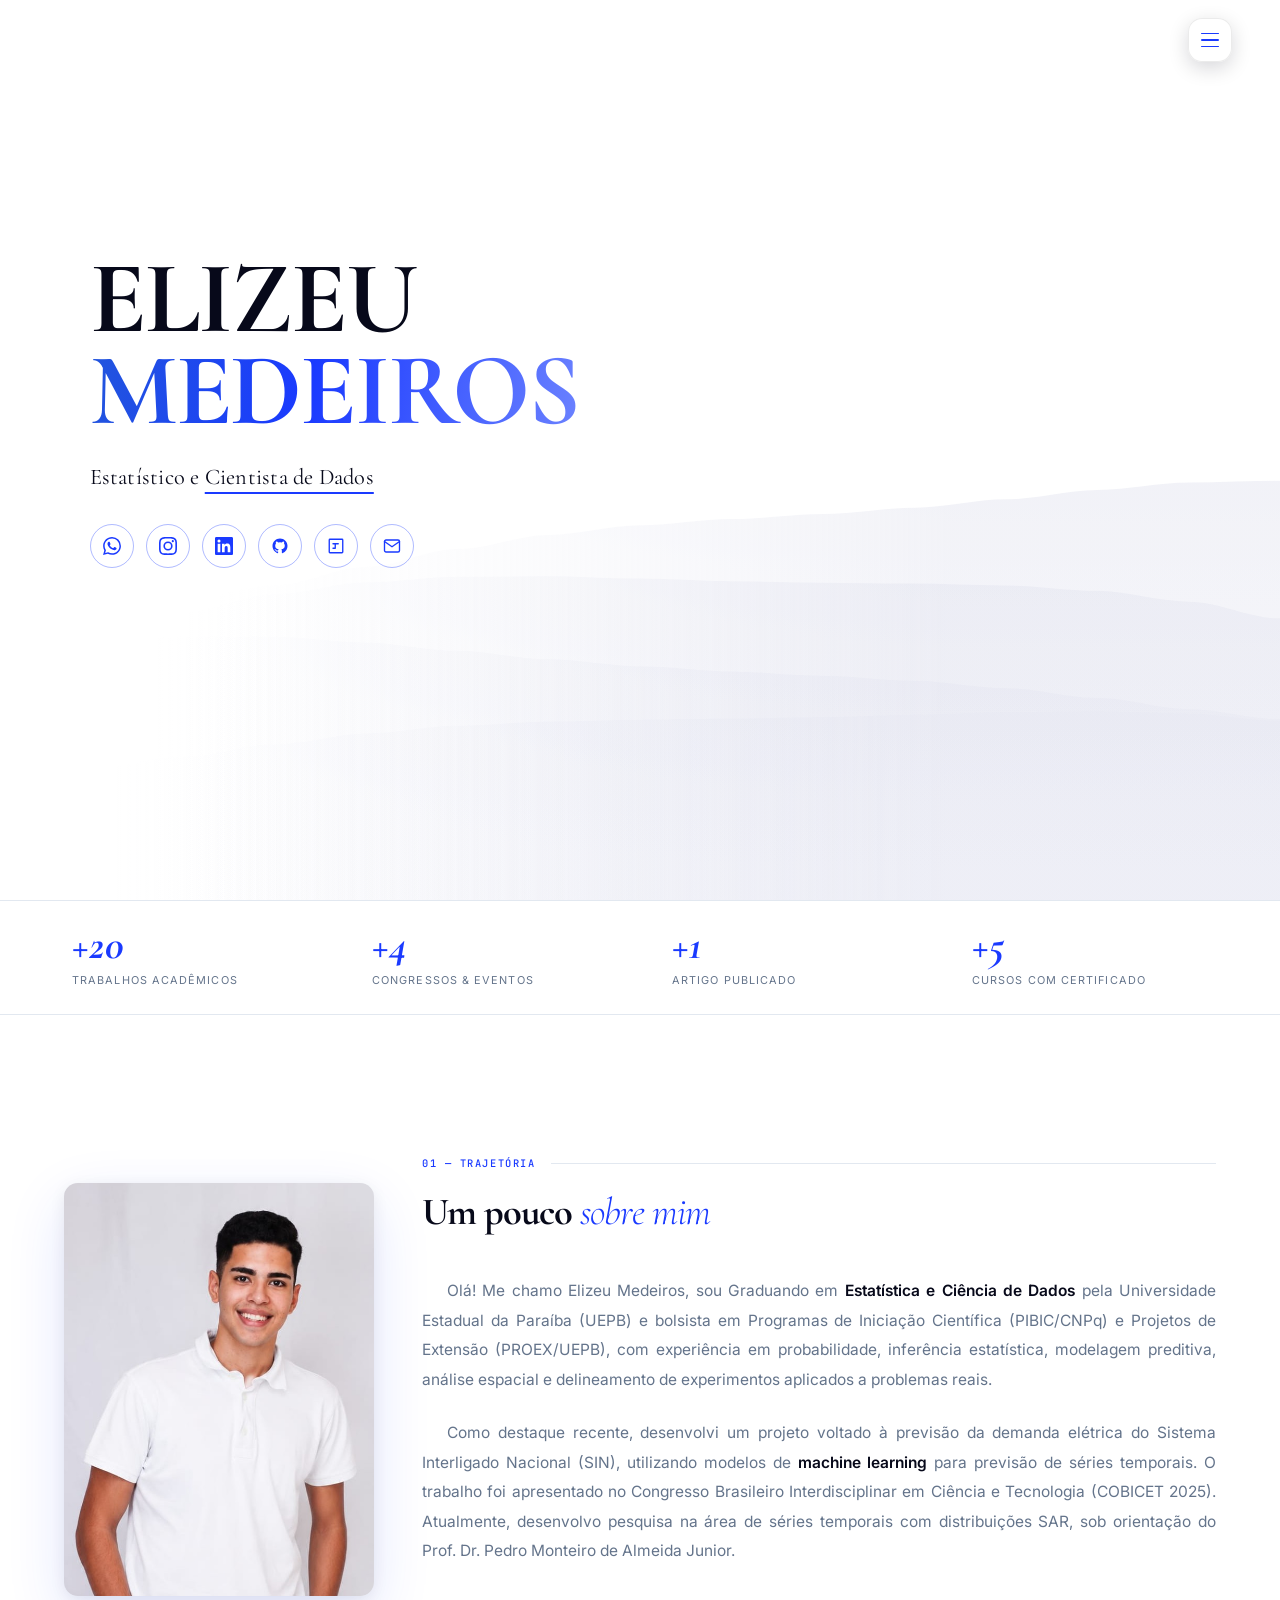
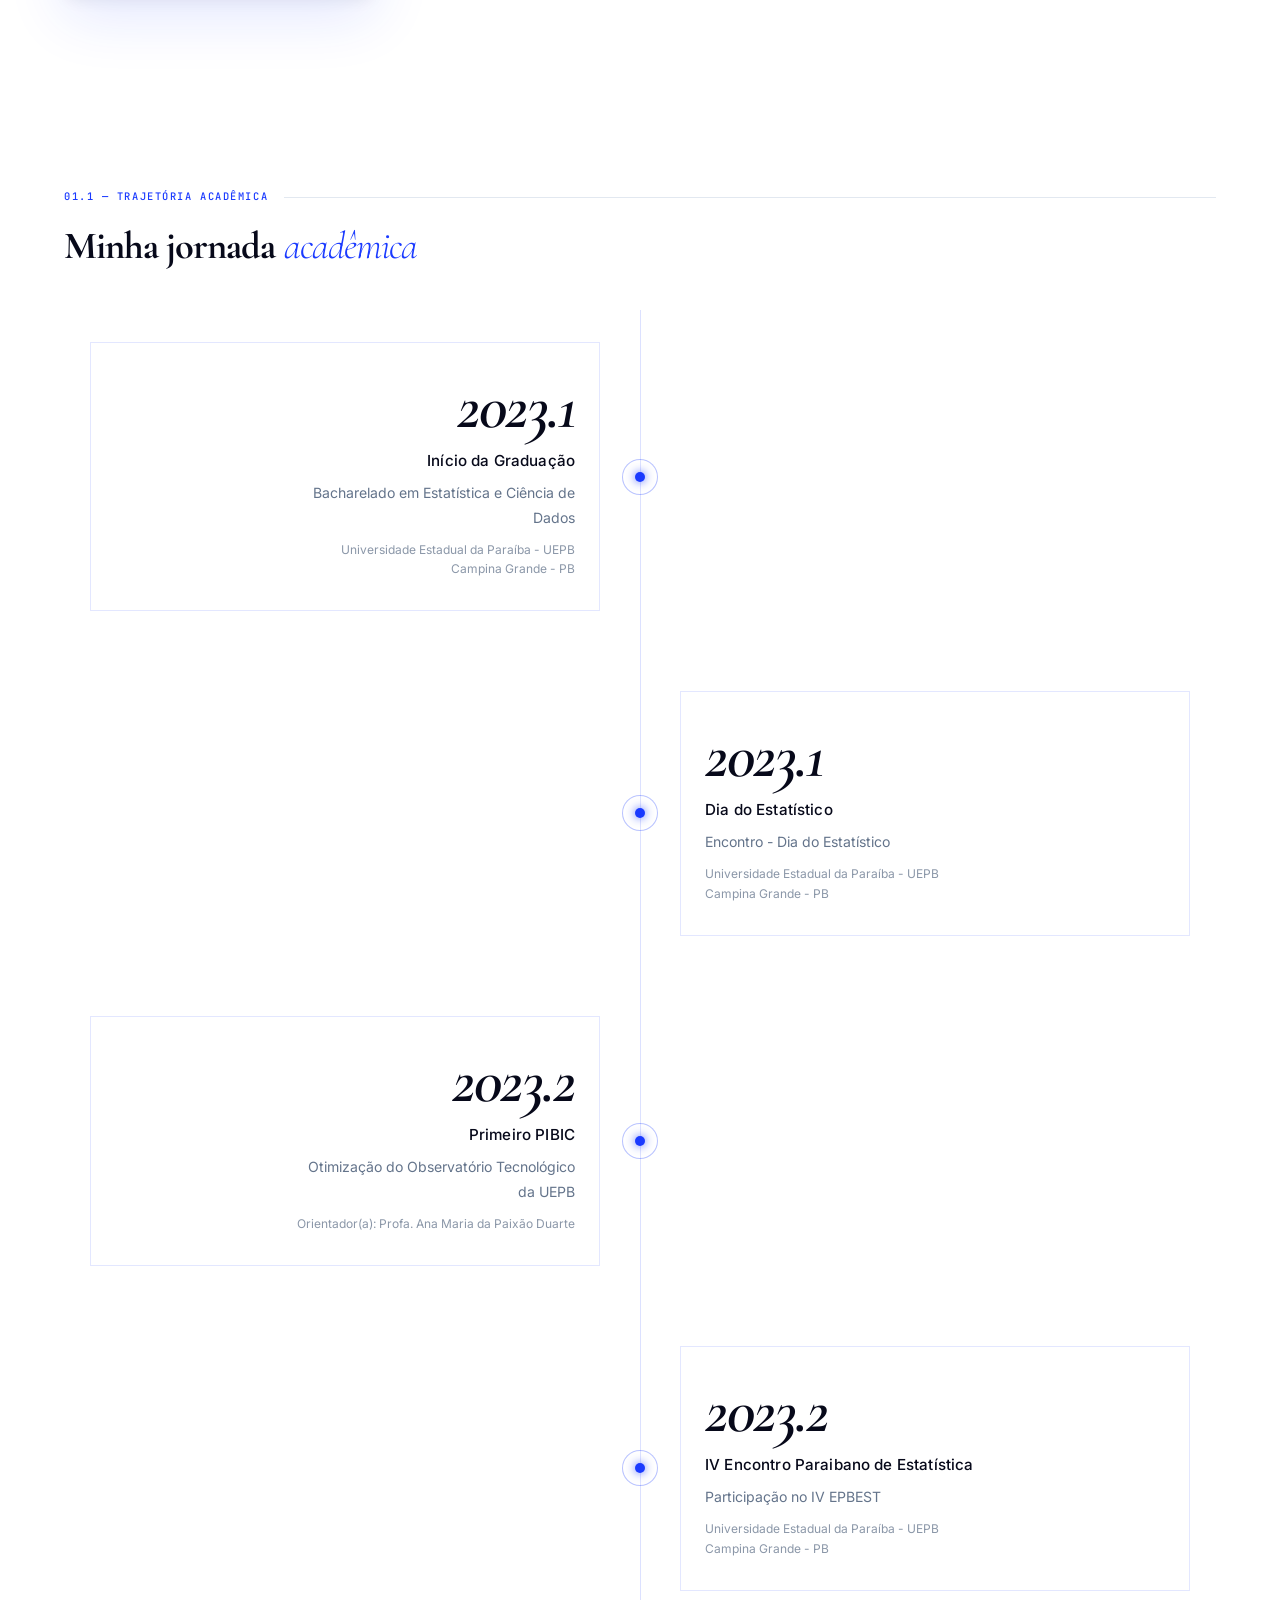
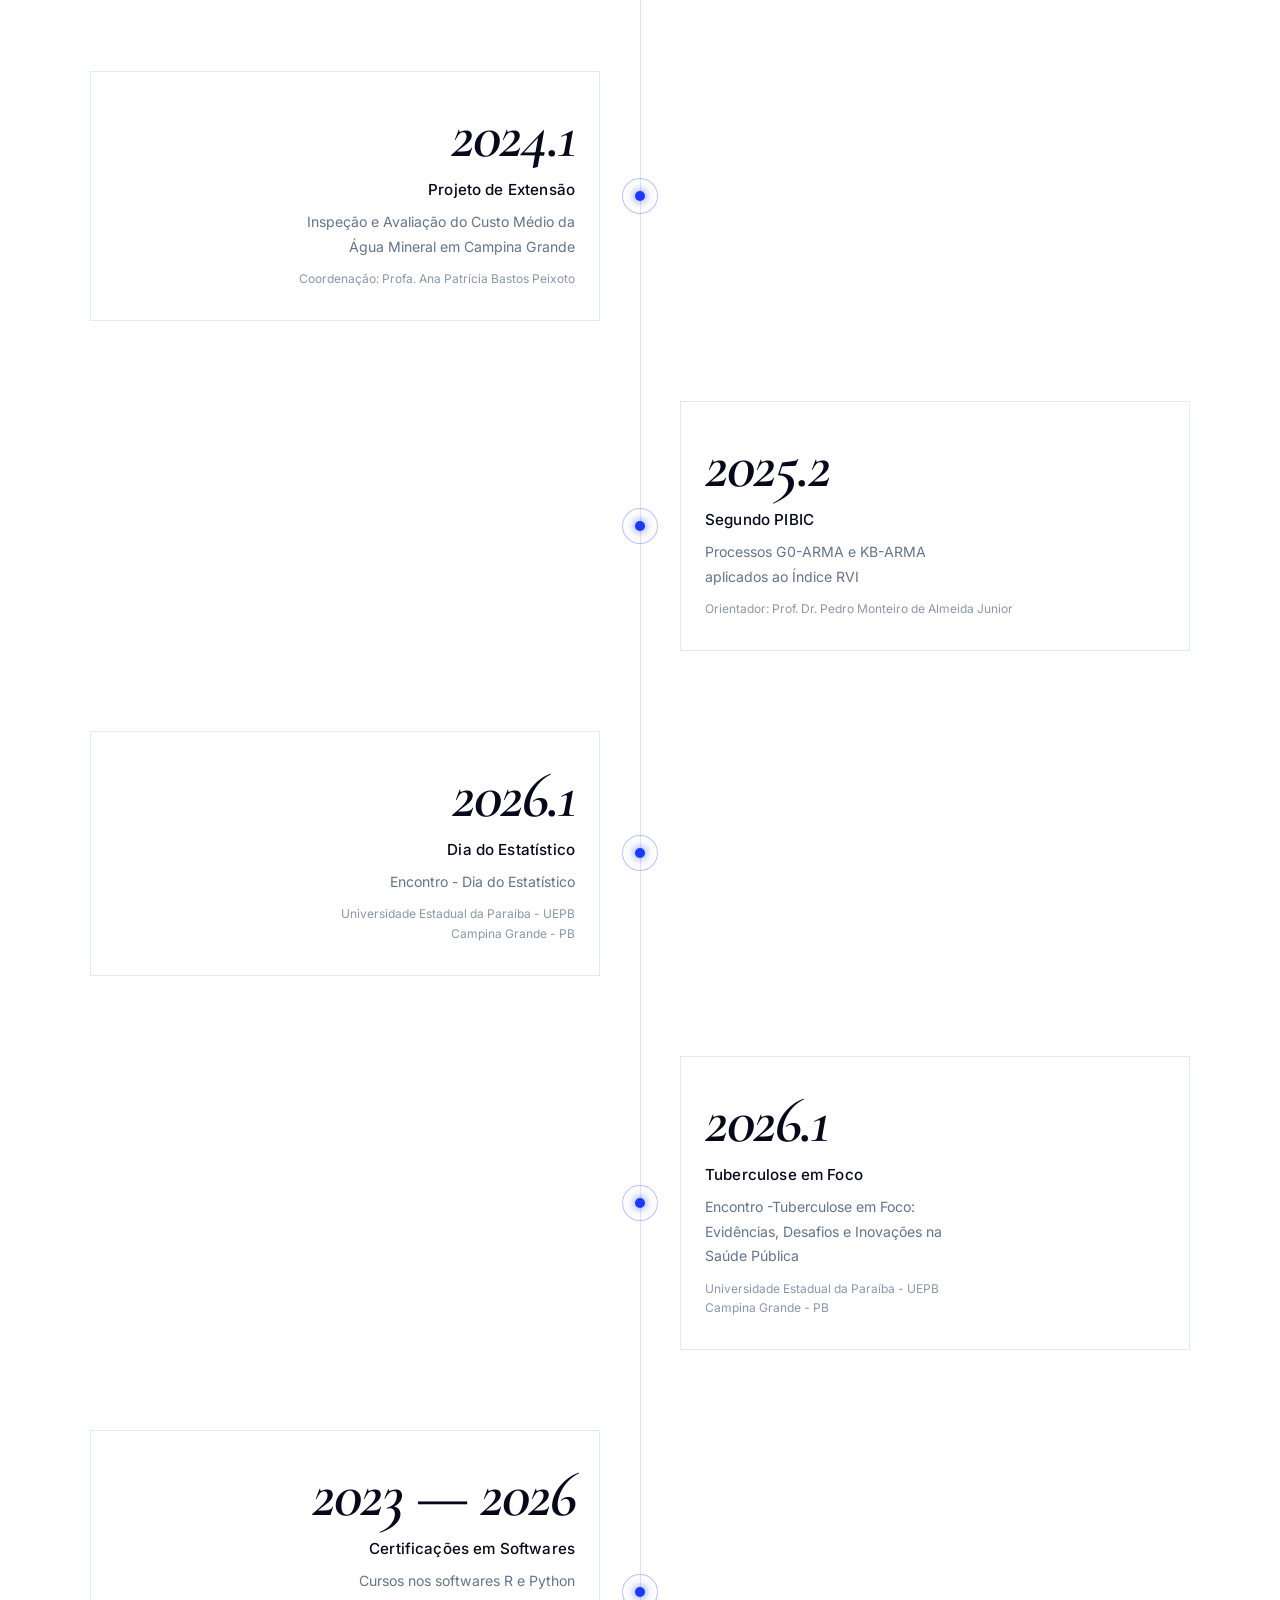
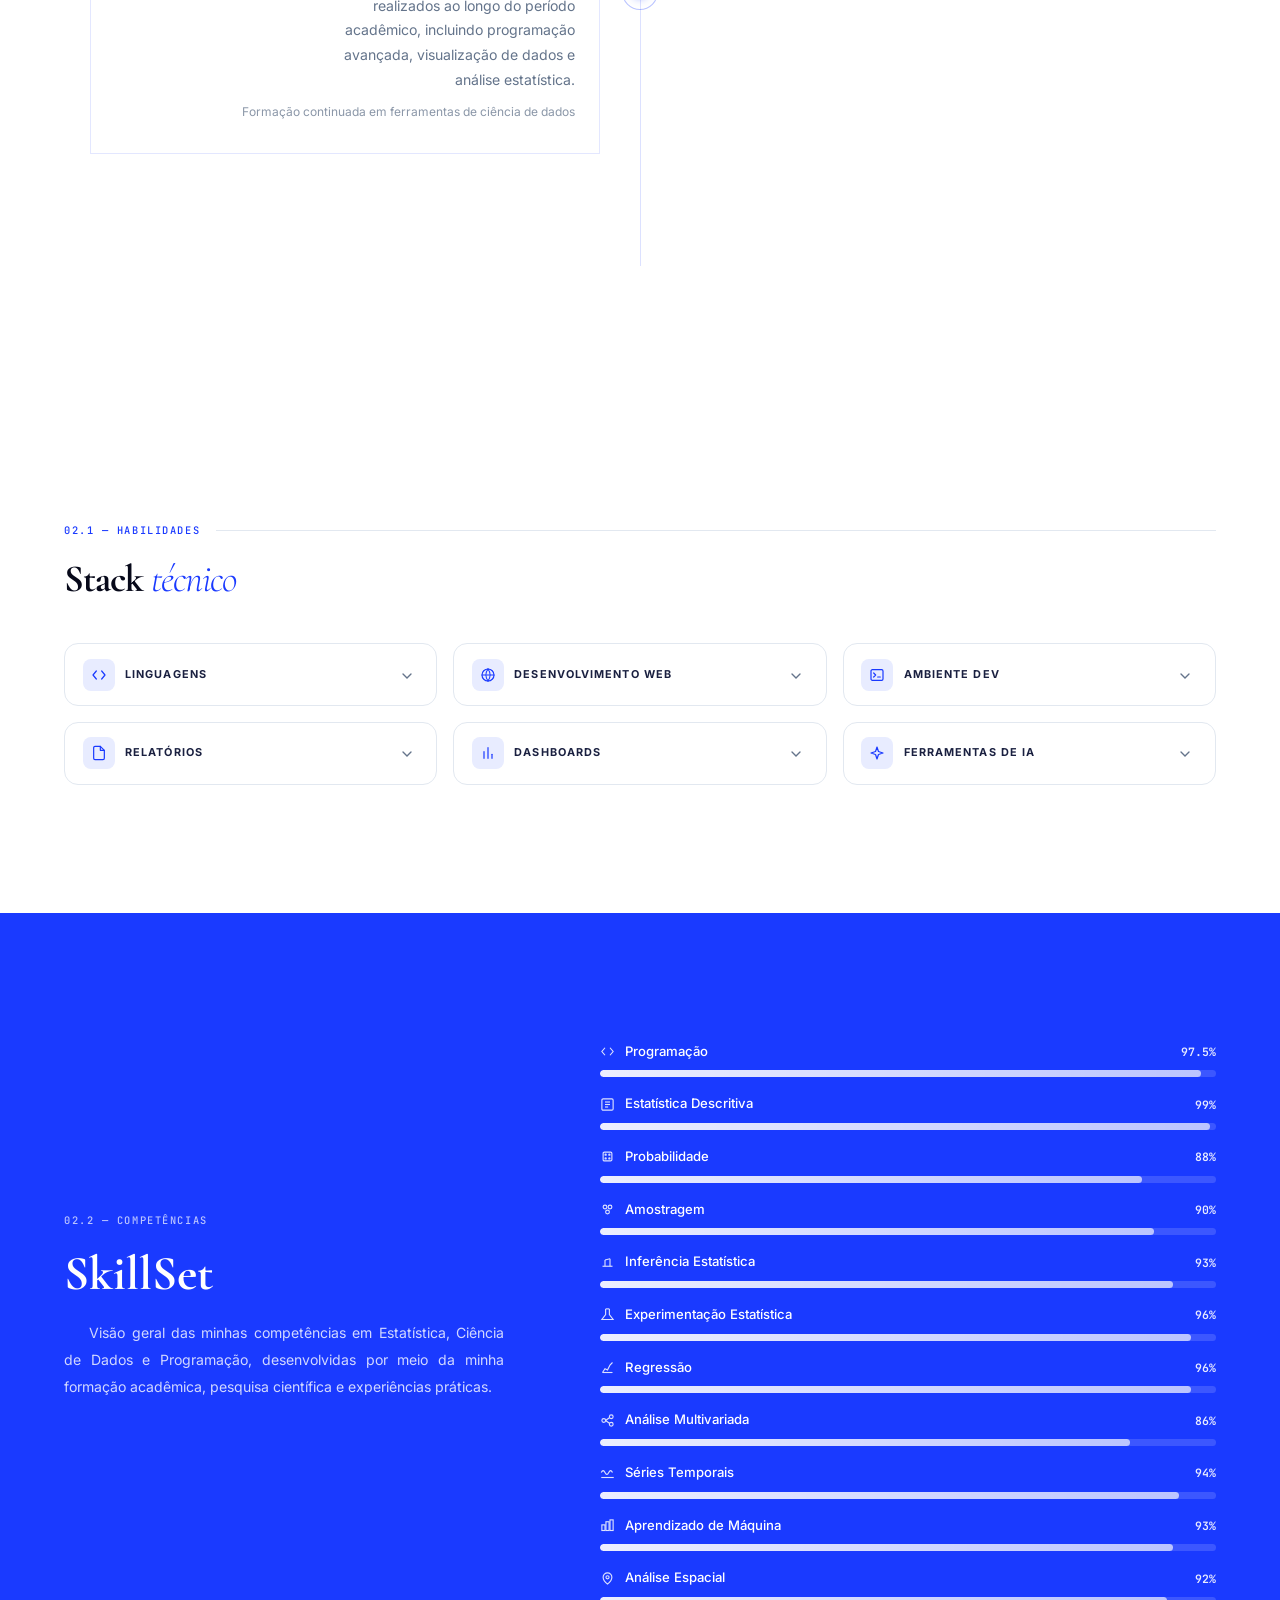
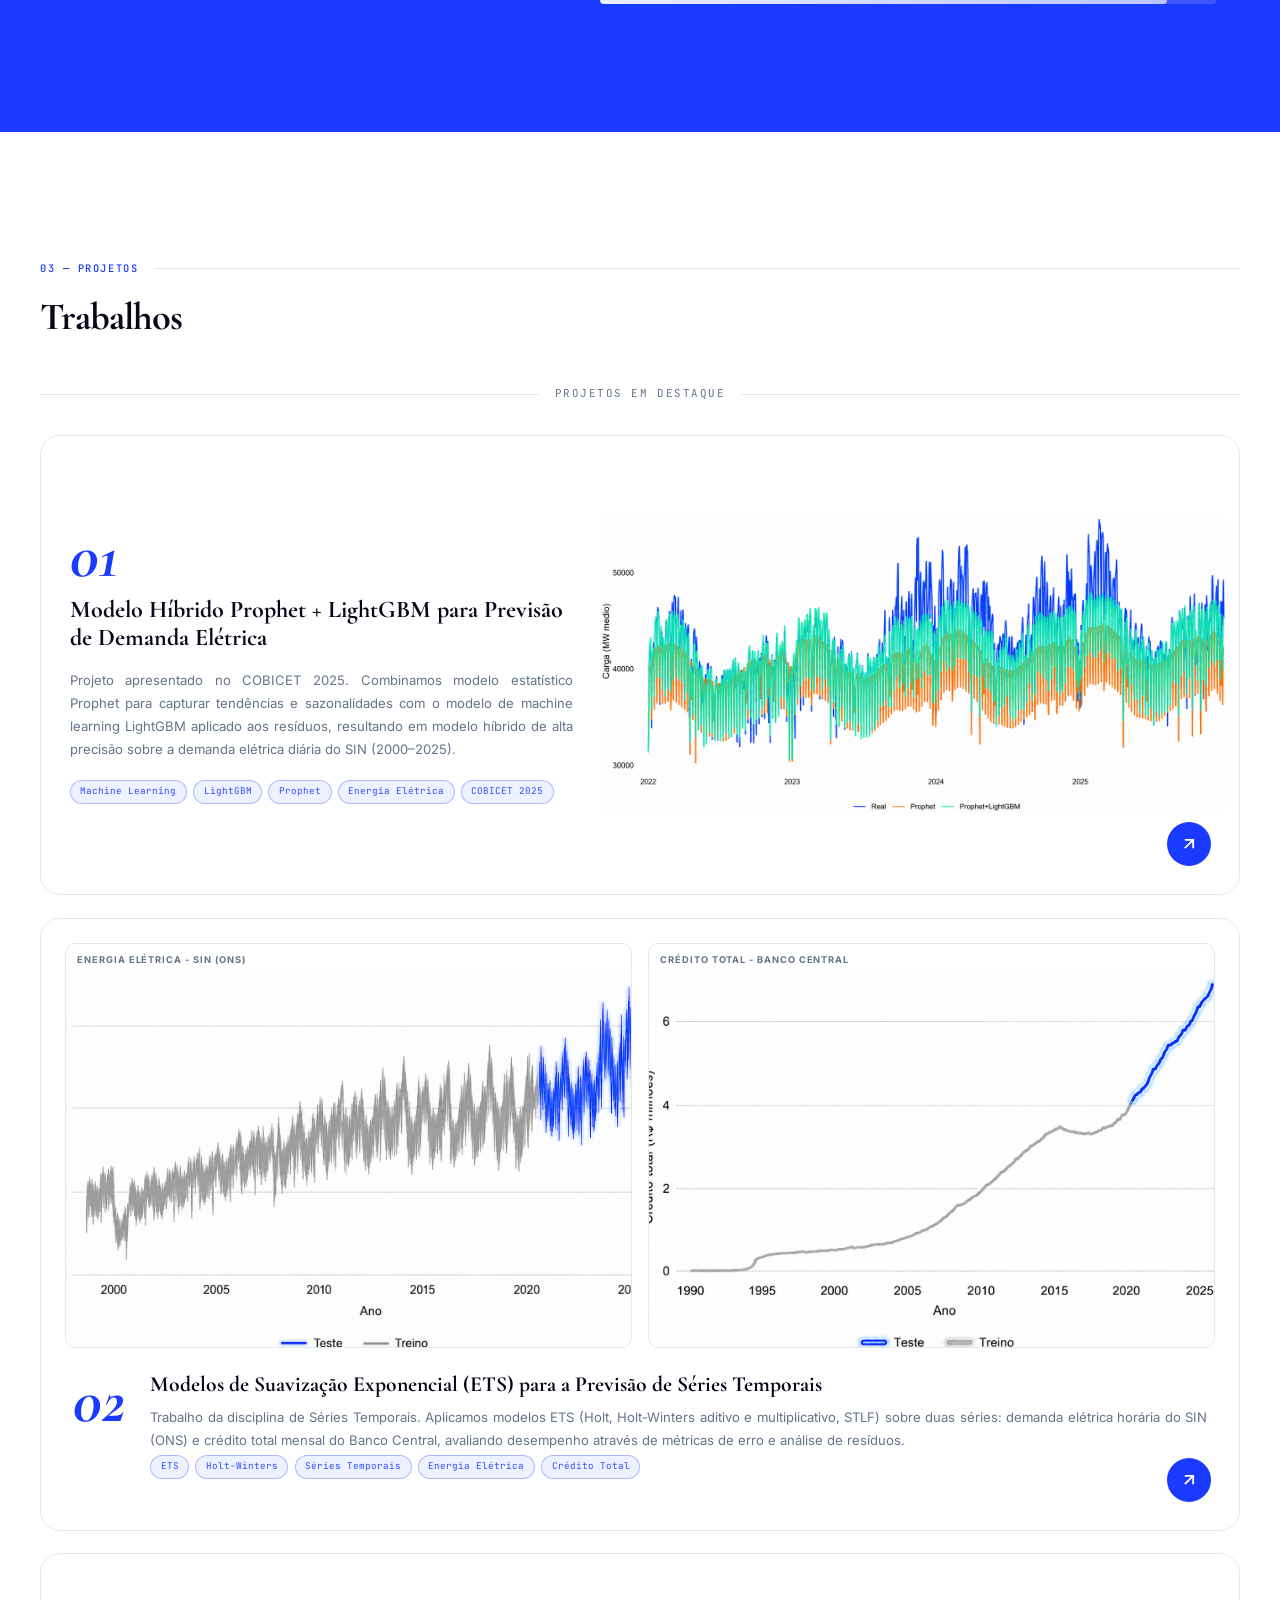
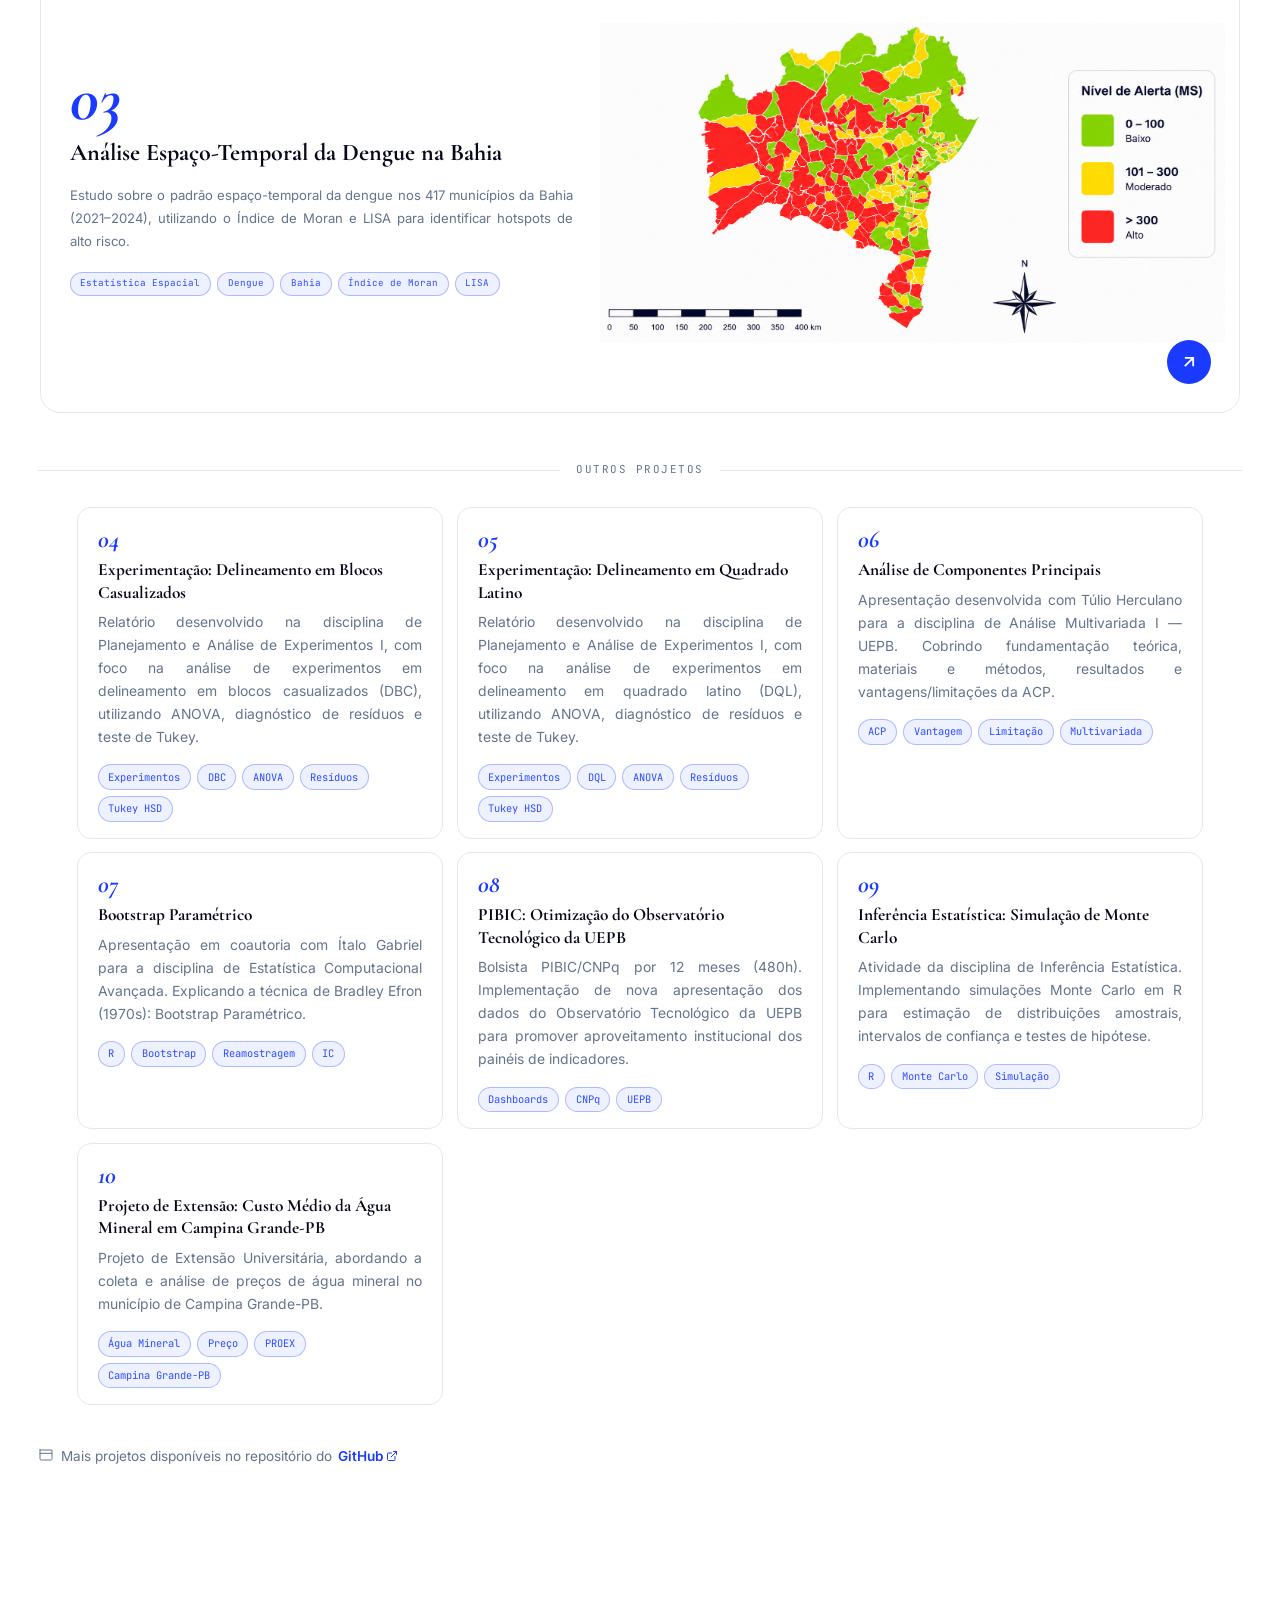
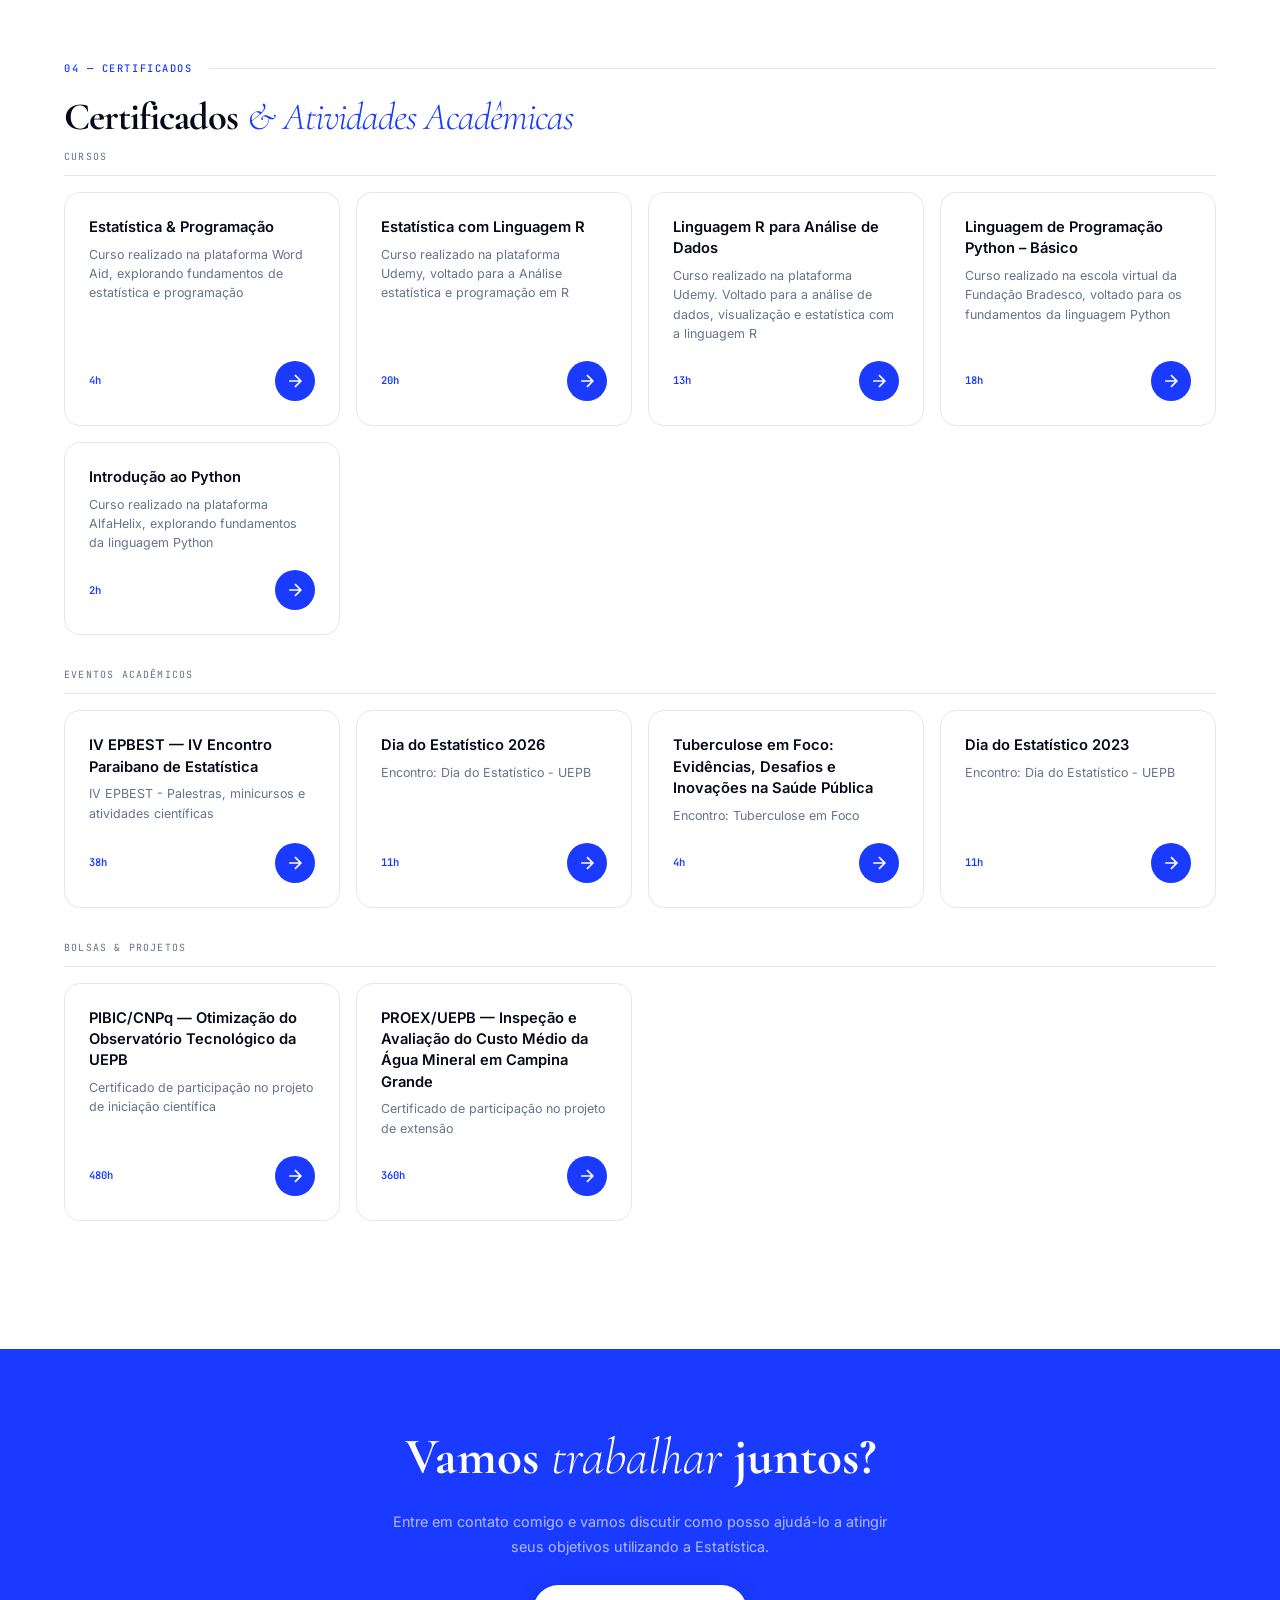
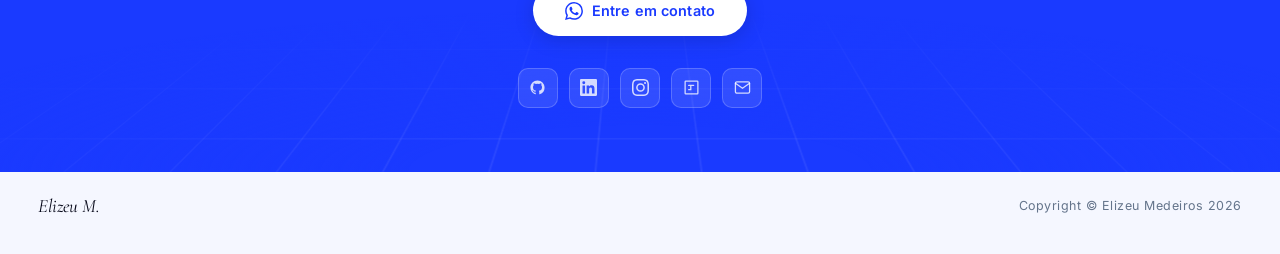
==== commit ef1a7ce9: "modo dark preto" ====
--- a/index.html
+++ b/index.html
@@ -1,575 +1,1321 @@
-<!DOCTYPE html>
-<html lang="pt-BR">
-<head>
-<meta charset="UTF-8">
-<meta name="viewport" content="width=device-width, initial-scale=1.0">
-<title>Elizeu Medeiros — Estatístico & Cientista de Dados</title>
-<link rel="preconnect" href="https://fonts.googleapis.com">
-<link rel="preconnect" href="https://fonts.gstatic.com" crossorigin>
-<link href="https://fonts.googleapis.com/css2?family=Cormorant+Garamond:ital,wght@0,300;0,500;0,700;1,300;1,500;1,700&family=Inter:wght@300;400;500;600;700&family=JetBrains+Mono:wght@400;500&display=swap" rel="stylesheet">
-<link rel="stylesheet" href="css/style.css">
-</head>
-<body>
-
-<!-- ── PROGRESS BAR ── -->
-<div id="prog"></div>
-
-<!-- ══════════════════════════════════════
-     MODAL — Projetos e Certificados
-══════════════════════════════════════ -->
-<div class="modal-overlay" id="fileModal" role="dialog" aria-modal="true" aria-label="Visualizador de arquivo">
-  <div class="modal-box">
-
-    <!-- Cabeçalho estilo browser premium -->
-    <div class="modal-header">
-      <div class="modal-dots">
-        <span class="modal-dot modal-dot-r"></span>
-        <span class="modal-dot modal-dot-y"></span>
-        <span class="modal-dot modal-dot-g"></span>
-      </div>
-      <div class="modal-urlbar">
-        <svg viewBox="0 0 24 24" fill="none" stroke="currentColor" stroke-width="2" stroke-linecap="round" stroke-linejoin="round">
-          <rect x="3" y="11" width="18" height="11" rx="2"/><path d="M7 11V7a5 5 0 0 1 10 0v4"/>
-        </svg>
-        <span class="modal-title" id="modalTitle">Carregando…</span>
-      </div>
-      <button class="modal-close" id="modalClose" aria-label="Fechar modal">
-        <svg viewBox="0 0 24 24" fill="none" stroke="currentColor" stroke-width="2.5" stroke-linecap="round">
-          <line x1="18" y1="6" x2="6" y2="18"/><line x1="6" y1="6" x2="18" y2="18"/>
-        </svg>
-      </button>
-    </div>
-
-    <!-- Corpo -->
-    <div class="modal-body">
-      <!-- Spinner -->
-      <div class="modal-loading" id="modalLoading">
-        <div class="modal-spinner"></div>
-        <span class="modal-loading-label">Carregando arquivo…</span>
-      </div>
-      <!-- Mensagem de erro -->
-      <div class="modal-error" id="modalError">
-        <div class="modal-error-icon">
-          <svg viewBox="0 0 24 24" fill="none" stroke="currentColor" stroke-width="1.8" stroke-linecap="round" stroke-linejoin="round">
-            <path d="M14 2H6a2 2 0 0 0-2 2v16a2 2 0 0 0 2 2h12a2 2 0 0 0 2-2V8z"/><polyline points="14 2 14 8 20 8"/><line x1="12" y1="12" x2="12" y2="16"/><circle cx="12" cy="19" r=".5" fill="currentColor"/>
-          </svg>
-        </div>
-        <h4>Arquivo não encontrado</h4>
-        <p>Coloque o arquivo na pasta correta e tente novamente.</p>
-        <code id="modalErrorPath"></code>
-      </div>
-      <!-- iframe principal -->
-      <iframe id="modalIframe" title="Visualizador de arquivo" allowfullscreen></iframe>
-    </div>
-
-  </div>
-</div>
-
-<!-- ══════════════════════════════════════
-     NAV
-══════════════════════════════════════ -->
-<nav id="nav">
-  <a class="nav-logo" href="#hero">EM.</a>
-  <ul class="nav-links" id="navLinks">
-    <li><a href="#sobre">Sobre</a></li>
-    <li><a href="#skills">Skills</a></li>
-    <li><a href="#projetos">Projetos</a></li>
-    <li><a href="#pub">Certificações</a></li>
-    <li><a href="#contato">Contato</a></li>
-  </ul>
-
-  <!-- Premium Dark Mode Toggle -->
-  <button class="dm-toggle" id="dmToggle" aria-label="Toggle Theme" title="Alternar tema">
-    <!-- Sun icon (light mode) -->
-    <svg class="icon-sun" viewBox="0 0 24 24" fill="none" stroke="currentColor" stroke-width="2" stroke-linecap="round" stroke-linejoin="round">
-      <circle cx="12" cy="12" r="5"/>
-      <line x1="12" y1="1" x2="12" y2="3"/>
-      <line x1="12" y1="21" x2="12" y2="23"/>
-      <line x1="4.22" y1="4.22" x2="5.64" y2="5.64"/>
-      <line x1="18.36" y1="18.36" x2="19.78" y2="19.78"/>
-      <line x1="1" y1="12" x2="3" y2="12"/>
-      <line x1="21" y1="12" x2="23" y2="12"/>
-      <line x1="4.22" y1="19.78" x2="5.64" y2="18.36"/>
-      <line x1="18.36" y1="5.64" x2="19.78" y2="4.22"/>
-    </svg>
-    <!-- Moon icon (dark mode) -->
-    <svg class="icon-moon" viewBox="0 0 24 24" fill="none" stroke="currentColor" stroke-width="2" stroke-linecap="round" stroke-linejoin="round">
-      <path d="M21 12.79A9 9 0 1 1 11.21 3 7 7 0 0 0 21 12.79z"/>
-    </svg>
-  </button>
-
-  <div class="hamburger" id="ham"><span></span><span></span><span></span></div>
-</nav>
-
-<!-- ══════════════════════════════════════
-     HERO
-══════════════════════════════════════ -->
-<section id="hero">
-  <div class="hero-wash"></div>
-  <div class="hero-rule"></div>
-
-  <!-- Right side — photo -->
-  <div class="hero-right">
-    <div class="photo-frame">
-      <div class="corner-tl"></div>
-      <div class="photo-inner">
-        <img src="imagem/foto_perfil.png" alt="Elizeu Medeiros">
-      </div>
-    </div>
-  </div>
-
-  <!-- Left — text -->
-  <div class="hero-text">
-    <div class="hero-text-inner">
-      <h1 class="hn">Elizeu<em>Medeiros</em></h1>
-      <div class="hero-role-wrap">
-        <span class="hero-role-txt">Estatístico &amp; Cientista de Dados</span>
-      </div>
-      <p class="hero-desc" style="text-align:justify">
-        Graduando em <strong>Estatística e Ciência de Dados</strong> pela Universidade Estadual da Paraíba (UEPB) e
-        bolsista PIBIC/CNPq, com experiência em probabilidade, inferência estatística, modelagem preditiva,
-        delineamento de experimentos e análise de dados aplicados a problemas reais.
-      </p>
-      <div class="hero-btns">
-        <a href="#projetos" class="btn-blue">
-          <svg width="13" height="13" viewBox="0 0 24 24" fill="none" stroke="currentColor" stroke-width="2.5"><path d="m9 18 6-6-6-6"/></svg>
-          Ver Projetos
-        </a>
-        <a href="https://lattes.cnpq.br/6534730479666967" target="_blank" rel="noopener" class="btn-ol">
-          Currículo Lattes
-          <svg width="12" height="12" viewBox="0 0 24 24" fill="none" stroke="currentColor" stroke-width="2"><path d="M7 17L17 7M7 7h10v10"/></svg>
-        </a>
-      </div>
-      <div class="hero-soc">
-        <!-- GitHub -->
-        <a href="https://github.com/elizeumedeirosest" target="_blank" rel="noopener" class="soc" title="GitHub">
-          <svg viewBox="0 0 24 24" fill="currentColor"><path d="M12 2C6.477 2 2 6.484 2 12.017c0 4.425 2.865 8.18 6.839 9.504.5.092.682-.217.682-.483 0-.237-.008-.868-.013-1.703-2.782.605-3.369-1.343-3.369-1.343-.454-1.158-1.11-1.466-1.11-1.466-.908-.62.069-.608.069-.608 1.003.07 1.531 1.032 1.531 1.032.892 1.53 2.341 1.088 2.91.832.092-.647.35-1.088.636-1.338-2.22-.253-4.555-1.113-4.555-4.951 0-1.093.39-1.988 1.029-2.688-.103-.253-.446-1.272.098-2.65 0 0 .84-.27 2.75 1.026A9.564 9.564 0 0 1 12 6.844a9.59 9.59 0 0 1 2.504.337c1.909-1.296 2.747-1.027 2.747-1.027.546 1.379.202 2.398.1 2.651.64.7 1.028 1.595 1.028 2.688 0 3.848-2.339 4.695-4.566 4.943.359.309.678.92.678 1.855 0 1.338-.012 2.419-.012 2.747 0 .268.18.58.688.482A10.02 10.02 0 0 0 22 12.017C22 6.484 17.522 2 12 2z"/></svg>
-        </a>
-        <!-- LinkedIn -->
-        <a href="https://www.linkedin.com/in/elizeu-medeiros-3a86b73b0" target="_blank" rel="noopener" class="soc" title="LinkedIn">
-          <svg viewBox="0 0 24 24" fill="currentColor"><path d="M20.447 20.452h-3.554v-5.569c0-1.328-.027-3.037-1.852-3.037-1.853 0-2.136 1.445-2.136 2.939v5.667H9.351V9h3.414v1.561h.046c.477-.9 1.637-1.85 3.37-1.85 3.601 0 4.267 2.37 4.267 5.455v6.286zM5.337 7.433a2.062 2.062 0 0 1-2.063-2.065 2.064 2.064 0 1 1 2.063 2.065zm1.782 13.019H3.555V9h3.564v11.452zM22.225 0H1.771C.792 0 0 .774 0 1.729v20.542C0 23.227.792 24 1.771 24h20.451C23.2 24 24 23.227 24 22.271V1.729C24 .774 23.2 0 22.222 0h.003z"/></svg>
-        </a>
-        <!-- Instagram -->
-        <a href="https://instagram.com/elizeumedeiros01" target="_blank" rel="noopener" class="soc" title="Instagram">
-          <svg viewBox="0 0 24 24" fill="currentColor"><path d="M12 2.163c3.204 0 3.584.012 4.85.07 3.252.148 4.771 1.691 4.919 4.919.058 1.265.069 1.645.069 4.849 0 3.205-.012 3.584-.069 4.849-.149 3.225-1.664 4.771-4.919 4.919-1.266.058-1.644.07-4.85.07-3.204 0-3.584-.012-4.849-.07-3.26-.149-4.771-1.699-4.919-4.92-.058-1.265-.07-1.644-.07-4.849 0-3.204.013-3.583.07-4.849.149-3.227 1.664-4.771 4.919-4.919 1.266-.057 1.645-.069 4.849-.069zM12 0C8.741 0 8.333.014 7.053.072 2.695.272.273 2.69.073 7.052.014 8.333 0 8.741 0 12c0 3.259.014 3.668.072 4.948.2 4.358 2.618 6.78 6.98 6.98C8.333 23.986 8.741 24 12 24c3.259 0 3.668-.014 4.948-.072 4.354-.2 6.782-2.618 6.979-6.98.059-1.28.073-1.689.073-4.948 0-3.259-.014-3.667-.072-4.947-.196-4.354-2.617-6.78-6.979-6.98C15.668.014 15.259 0 12 0zm0 5.838a6.162 6.162 0 1 0 0 12.324 6.162 6.162 0 0 0 0-12.324zM12 16a4 4 0 1 1 0-8 4 4 0 0 1 0 8zm6.406-11.845a1.44 1.44 0 1 0 0 2.881 1.44 1.44 0 0 0 0-2.881z"/></svg>
-        </a>
-        <!-- Lattes -->
-        <a href="https://lattes.cnpq.br/6534730479666967" target="_blank" rel="noopener" class="soc" title="Lattes">
-          <svg viewBox="0 0 24 24" fill="none" stroke="currentColor" stroke-width="1.8"><rect x="3" y="3" width="18" height="18" rx="1"/><path d="M8 9h3m0 0h4m-4 0v6M8 15h3"/></svg>
-        </a>
-        <!-- Email -->
-        <a href="mailto:elizeumedeirosest@gmail.com" class="soc" title="Email">
-          <svg viewBox="0 0 24 24" fill="none" stroke="currentColor" stroke-width="1.8"><rect x="2" y="4" width="20" height="16" rx="2"/><polyline points="22,6 12,13 2,6"/></svg>
-        </a>
-      </div>
-    </div>
-  </div>
-
-  <div class="scroll-hint">
-    <div class="scroll-track"><div class="scroll-thumb"></div></div>
-    <span>scroll</span>
-  </div>
-</section>
-
-<!-- ══════════════════════════════════════
-     STATS
-══════════════════════════════════════ -->
-<div class="stats-band">
-  <div class="stats-inner">
-    <div class="sbox" style="padding:1.5rem 2rem"><span class="sbox-n">7</span><span class="sbox-l">Trabalhos Acadêmicos</span></div>
-    <div class="sbox" style="padding:1.5rem 2rem"><span class="sbox-n">3</span><span class="sbox-l">Congressos &amp; Eventos</span></div>
-    <div class="sbox" style="padding:1.5rem 2rem"><span class="sbox-n">1</span><span class="sbox-l">Artigo Publicado</span></div>
-    <div class="sbox" style="padding:1.5rem 2rem"><span class="sbox-n">4</span><span class="sbox-l">Cursos com Certificado</span></div>
-  </div>
-</div>
-
-<!-- ══════════════════════════════════════
-     SOBRE
-══════════════════════════════════════ -->
-<section id="sobre" class="sec">
-  <div class="sec-inner">
-    <div class="ey"><span class="ey-n">01 — Trajetória</span><div class="ey-r"></div></div>
-    <div class="sobre-grid">
-      <div>
-        <h2 class="sec-h">Um pouco <em>sobre mim</em></h2>
-        <p class="sobre-lead" style="text-align:justify">Minha trajetória na Estatística começou pelo interesse em compreender como os dados podem ajudar a explicar fenômenos do mundo real. Desde então, venho explorando diferentes áreas da ciência de dados por meio de projetos, pesquisas e aprendizado contínuo.</p>
-        <p class="sobre-body" style="text-align:justify">Ao longo da graduação, desenvolvi experiência em áreas como estatística descritiva, probabilidade, amostragem, inferência estatística, análise espacial, modelagem preditiva e análise multivariada, além da utilização de ferramentas e linguagens voltadas à ciência de dados e à programação.</p>
-        <p class="sobre-body" style="text-align:justify">Esses conhecimentos foram aplicados em diferentes projetos acadêmicos e de pesquisa, abrangendo desde análises estatísticas e modelagem de dados até o desenvolvimento de modelos preditivos e estudos com séries temporais. Entre os trabalhos realizados, destaca-se um estudo de previsão da demanda elétrica do subsistema Sudeste/Centro-Oeste do Sistema Elétrico Nacional, utilizando modelos de <strong>machine learning</strong>, apresentado no COBICET 2025.</p>
-        <p class="sobre-body" style="text-align:justify">Ao longo desse percurso, também participei de projetos de pesquisa e extensão que contribuíram para minha formação acadêmica e prática. Fui bolsista em projetos de iniciação científica PIBIC/CNPq, incluindo o projeto de Otimização do Observatório Tecnológico da UEPB, desenvolvendo painéis de visualização de indicadores institucionais. Atualmente, participo de um projeto PIBIC/CNPq voltado ao estudo de séries temporais com distribuições SAR, sob orientação do Prof. Dr. Pedro Monteiro de Almeida Junior. Além disso, participei de projetos de extensão universitária envolvendo a análise de dados reais do município de Campina Grande.</p>
-      </div>
-      <div>
-        <h3 style="font-family:var(--serif);font-size:1.9rem;font-weight:700;color:var(--ink);margin-bottom:1.75rem">Trajetória Acadêmica</h3>
-        <div class="timeline">
-          <div class="t-item"><div class="t-dot" style="border-color:var(--blue);background:var(--blue)"></div><span class="t-yr">2023.1 — Início da Graduação</span><div class="t-title">Bacharelado em Estatística e Ciência de Dados</div><div class="t-inst">Universidade Estadual da Paraíba - UEPB<br>Campina Grande - PB</div></div>
-          <div class="t-item"><div class="t-dot" style="border-color:var(--blue);background:var(--blue)"></div><span class="t-yr">2023.1 — Dia do Estatístico</span><div class="t-title">Encontro - Dia do Estatístico</div><div class="t-inst">Universidade Estadual da Paraíba - UEPB<br>Campina Grande - PB</div></div>
-          <div class="t-item"><div class="t-dot" style="border-color:var(--blue);background:var(--blue)"></div><span class="t-yr" style="color:var(--blue)">2023.2 — Primeiro PIBIC</span><div class="t-title">Bolsista PIBIC/CNPq</div><div class="t-inst">Otimização do Observatório Tecnológico da UEPB<br>Orient.: Profa. Ana Maria da Paixão Duarte</div></div>
-          <div class="t-item"><div class="t-dot" style="border-color:var(--blue);background:var(--blue)"></div><span class="t-yr" style="color:var(--blue)">2023.2 — IV EPBEST</span><div class="t-title">Encontro Paraibano de Estatística</div><div class="t-inst">4ª edição do Encontro Paraibano de Estatística</div></div>
-          <div class="t-item"><div class="t-dot" style="border-color:var(--blue);background:var(--blue)"></div><span class="t-yr" style="color:var(--blue)">2024.1 — Projeto de Extensão</span><div class="t-title">Projeto de Extensão Universitária — PROEX/UEPB</div><div class="t-inst">Inspeção e Avaliação do Custo Médio da Água Mineral em Campina Grande<br>Coord.: Profa. Ana Patrícia Bastos Peixoto</div></div>
-          <div class="t-item"><div class="t-dot" style="border-color:var(--blue);background:var(--blue)"></div><span class="t-yr" style="color:var(--blue)">2025.2 — Segundo PIBIC</span><div class="t-title">Bolsista PIBIC/CNPq</div><div class="t-inst">Processos G0-ARMA e KB-ARMA aplicados ao Índice RVI<br>Orient.: Prof. Dr. Pedro Monteiro de Almeida Junior</div></div>
-          <div class="t-item"><div class="t-dot" style="border-color:var(--blue);background:var(--blue)"></div><span class="t-yr" style="color:var(--blue)">2026.1 - Dia do Estatístico</span><div class="t-title">Encontro - Dia do Estatístico</div><div class="t-inst">Universidade Estadual da Paraíba - UEPB<br>Campina Grande - PB</div></div>
-          <div class="t-item"><div class="t-dot" style="border-color:var(--blue);background:var(--blue)"></div><span class="t-yr" style="color:var(--blue)">2026.1 - Tuberculose em Foco</span><div class="t-title">Tuberculose em Foco: Evidências, Desafios e Inovações na Saúde Pública</div><div class="t-inst">Universidade Estadual da Paraíba - UEPB<br>Campina Grande - PB</div></div>
-          <div class="t-item"><div class="t-dot" style="border-color:var(--blue);background:var(--blue)"></div><span class="t-yr" style="color:var(--blue)">2023 — 2026</span><div class="t-title">Certificações em Softwares</div><div class="t-inst">Cursos nos softwares R e Python realizados ao longo do período acadêmico</div></div>
-        </div>
-      </div>
-    </div>
-  </div>
-</section>
-
-<!-- ══════════════════════════════════════
-     SKILLS
-══════════════════════════════════════ -->
-<section id="skills" class="sec">
-  <div class="sec-inner">
-    <div class="ey"><span class="ey-n">02.1 — HABILIDADES</span><div class="ey-r"></div></div>
-    <h2 class="sec-h">Stack <em>técnico</em></h2>
-    <div class="sk-grid">
-      <div class="sk-card"><span class="sk-n">01</span>
-        <div class="sk-icon" style="background:var(--blue-lt)"><svg viewBox="0 0 24 24" fill="none" stroke="var(--blue)" stroke-width="1.8" stroke-linecap="round" stroke-linejoin="round"><polyline points="8 6 3 12 8 18"/><polyline points="16 6 21 12 16 18"/></svg></div>
-        <div class="sk-title">Linguagens de Programação</div>
-        <ul class="sk-list"><li>R</li><li>Python</li><li>SQL</li><li>Julia</li></ul>
-      </div>
-      <div class="sk-card"><span class="sk-n">02</span>
-        <div class="sk-icon" style="background:var(--blue-lt)"><svg viewBox="0 0 24 24" fill="none" stroke="var(--blue)" stroke-width="1.8" stroke-linecap="round"><circle cx="12" cy="12" r="9"/><path d="M3 12h18"/><path d="M12 3a15 15 0 0 1 0 18"/><path d="M12 3a15 15 0 0 0 0 18"/></svg></div>
-        <div class="sk-title">Desenvolvimento Web</div>
-        <ul class="sk-list"><li>HTML</li><li>CSS</li><li>JavaScript</li></ul>
-      </div>
-      <div class="sk-card"><span class="sk-n">03</span>
-        <div class="sk-icon" style="background:var(--blue-lt)"><svg viewBox="0 0 24 24" fill="none" stroke="var(--blue)" stroke-width="1.8" stroke-linecap="round" stroke-linejoin="round"><rect x="3" y="4" width="18" height="16" rx="2"/><polyline points="7 9 10 12 7 15"/><line x1="13" y1="15" x2="17" y2="15"/></svg></div>
-        <div class="sk-title">Ambiente de Desenvolvimento</div>
-        <ul class="sk-list" style="display:grid;grid-template-columns:1fr 1fr;gap:4px 16px;"><li>RStudio</li><li>Positron</li><li>Visual Studio Code</li><li>Jupyter Notebook</li><li>Google Colab</li><li>Git / GitHub</li></ul>
-      </div>
-      <div class="sk-card"><span class="sk-n">04</span>
-        <div class="sk-icon" style="background:var(--blue-lt)"><svg viewBox="0 0 24 24" fill="none" stroke="var(--blue)" stroke-width="1.8" stroke-linecap="round" stroke-linejoin="round"><path d="M14 2H6a2 2 0 0 0-2 2v16a2 2 0 0 0 2 2h12a2 2 0 0 0 2-2V8z"/><polyline points="14 2 14 8 20 8"/></svg></div>
-        <div class="sk-title">Produção de Relatórios</div>
-        <ul class="sk-list"><li>LateX</li><li>R Markdown</li><li>Quarto</li><li>HTML</li><li>Microsoft Word</li></ul>
-      </div>
-      <div class="sk-card"><span class="sk-n">05</span>
-        <div class="sk-icon" style="background:var(--blue-lt)"><svg viewBox="0 0 24 24" fill="none" stroke="var(--blue)" stroke-width="1.8" stroke-linecap="round"><line x1="6" y1="20" x2="6" y2="10"/><line x1="12" y1="20" x2="12" y2="4"/><line x1="18" y1="20" x2="18" y2="14"/></svg></div>
-        <div class="sk-title">Dashboards</div>
-        <ul class="sk-list"><li>Power BI</li><li>Shiny</li><li>Quarto Dashboards</li></ul>
-      </div>
-      <div class="sk-card"><span class="sk-n">06</span>
-        <div class="sk-icon" style="background:var(--blue-lt)"><svg viewBox="0 0 24 24" fill="none" stroke="var(--blue)" stroke-width="1.8" stroke-linecap="round" stroke-linejoin="round"><path d="M3 4h18l-7 8v6l-4 2v-8z"/></svg></div>
-        <div class="sk-title">Data Wrangling</div>
-        <ul class="sk-list" style="display:grid;grid-template-columns:1fr 1fr;gap:4px 16px;"><li>Limpeza de dados</li><li>Dados Ausentes</li><li>Detecção de Outliers</li><li>Transformações</li><li>Integração de Bases</li><li>Feature Engineering</li></ul>
-      </div>
-    </div>
-  </div>
-</section>
-
-<!-- ══════════════════════════════════════
-     COMPETÊNCIAS
-══════════════════════════════════════ -->
-<section id="comp">
-  <div class="comp-inner">
-    <div>
-      <div class="ey" style="margin-bottom:1.1rem"><span class="ey-n" style="color:rgba(255,255,255,.7)">02.2 — COMPETÊNCIAS</span></div>
-      <h2 class="comp-h">SkillSet</h2>
-      <p class="comp-desc">Visão geral do meu domínio em estatística, ciência de dados e programação, construída a partir da formação acadêmica, projetos e experiências práticas.</p>
-    </div>
-    <div>
-      <div class="skill-bars" id="skillBars">
-        <div class="skill-bar-item"><div class="skill-bar-label"><svg viewBox="0 0 24 24" fill="none" stroke="currentColor" stroke-width="1.8"><polyline points="8 6 3 12 8 18"/><polyline points="16 6 21 12 16 18"/></svg>Programação</div><span class="skill-bar-pct">97.5%</span><div class="skill-bar-track"><div class="skill-bar-fill" data-w="97.5"></div></div></div>
-        <div class="skill-bar-item"><div class="skill-bar-label"><svg viewBox="0 0 24 24" fill="none" stroke="currentColor" stroke-width="1.8"><rect x="3" y="3" width="18" height="18" rx="2"/><line x1="8" y1="12" x2="16" y2="12"/><line x1="8" y1="8" x2="16" y2="8"/><line x1="8" y1="16" x2="13" y2="16"/></svg>Estatística Descritiva</div><span class="skill-bar-pct">99%</span><div class="skill-bar-track"><div class="skill-bar-fill" data-w="99"></div></div></div>
-        <div class="skill-bar-item"><div class="skill-bar-label"><svg viewBox="0 0 24 24" fill="none" stroke="currentColor" stroke-width="1.8"><rect x="5" y="5" width="14" height="14" rx="2"/><circle cx="9" cy="9" r="1"/><circle cx="15" cy="15" r="1"/><circle cx="9" cy="15" r="1"/><circle cx="15" cy="9" r="1"/></svg>Probabilidade</div><span class="skill-bar-pct">88%</span><div class="skill-bar-track"><div class="skill-bar-fill" data-w="88"></div></div></div>
-        <div class="skill-bar-item"><div class="skill-bar-label"><svg viewBox="0 0 24 24" fill="none" stroke="currentColor" stroke-width="1.8"><circle cx="8" cy="8" r="3"/><circle cx="16" cy="8" r="3"/><circle cx="12" cy="16" r="3"/></svg>Amostragem</div><span class="skill-bar-pct">90%</span><div class="skill-bar-track"><div class="skill-bar-fill" data-w="90"></div></div></div>
-        <div class="skill-bar-item"><div class="skill-bar-label"><svg viewBox="0 0 24 24" fill="none" stroke="currentColor" stroke-width="1.8"><path d="M4 18h16"/><path d="M8 18V8"/><path d="M16 18V6"/><line x1="8" y1="8" x2="16" y2="6"/></svg>Inferência Estatística</div><span class="skill-bar-pct">93%</span><div class="skill-bar-track"><div class="skill-bar-fill" data-w="93"></div></div></div>
-        <div class="skill-bar-item"><div class="skill-bar-label"><svg viewBox="0 0 24 24" fill="none" stroke="currentColor" stroke-width="1.8"><path d="M9 3v9L3 20h18L15 12V3"/><line x1="9" y1="3" x2="15" y2="3"/></svg>Experimentação Estatística</div><span class="skill-bar-pct">96%</span><div class="skill-bar-track"><div class="skill-bar-fill" data-w="96"></div></div></div>
-        <div class="skill-bar-item"><div class="skill-bar-label"><svg viewBox="0 0 24 24" fill="none" stroke="currentColor" stroke-width="1.8"><polyline points="4 20 8 14 12 16 16 8 20 4"/><line x1="4" y1="20" x2="20" y2="20"/></svg>Regressão</div><span class="skill-bar-pct">96%</span><div class="skill-bar-track"><div class="skill-bar-fill" data-w="96"></div></div></div>
-        <div class="skill-bar-item"><div class="skill-bar-label"><svg viewBox="0 0 24 24" fill="none" stroke="currentColor" stroke-width="1.8"><circle cx="6" cy="12" r="3"/><circle cx="18" cy="6" r="3"/><circle cx="18" cy="18" r="3"/><line x1="9" y1="12" x2="15" y2="7.5"/><line x1="9" y1="12" x2="15" y2="16.5"/></svg>Análise Multivariada</div><span class="skill-bar-pct">86%</span><div class="skill-bar-track"><div class="skill-bar-fill" data-w="86"></div></div></div>
-        <div class="skill-bar-item"><div class="skill-bar-label"><svg viewBox="0 0 24 24" fill="none" stroke="currentColor" stroke-width="1.8"><path d="M2 12 Q5 6 8 12 Q11 18 14 12 Q17 6 20 12"/><line x1="2" y1="20" x2="22" y2="20"/></svg>Séries Temporais</div><span class="skill-bar-pct">94%</span><div class="skill-bar-track"><div class="skill-bar-fill" data-w="94"></div></div></div>
-        <div class="skill-bar-item"><div class="skill-bar-label"><svg viewBox="0 0 24 24" fill="none" stroke="currentColor" stroke-width="1.8"><rect x="3" y="11" width="5" height="9"/><rect x="9.5" y="6" width="5" height="14"/><rect x="16" y="3" width="5" height="17"/></svg>Aprendizado de Máquina</div><span class="skill-bar-pct">93%</span><div class="skill-bar-track"><div class="skill-bar-fill" data-w="93"></div></div></div>
-        <div class="skill-bar-item"><div class="skill-bar-label"><svg viewBox="0 0 24 24" fill="none" stroke="currentColor" stroke-width="1.8"><path d="M12 21s7-5.5 7-11a7 7 0 1 0-14 0c0 5.5 7 11 7 11z"/><circle cx="12" cy="10" r="2.5"/></svg>Análise Espacial</div><span class="skill-bar-pct">92%</span><div class="skill-bar-track"><div class="skill-bar-fill" data-w="92"></div></div></div>
-      </div>
-    </div>
-  </div>
-</section>
-
-<!-- ══════════════════════════════════════
-     PROJETOS
-══════════════════════════════════════ -->
-<section id="projetos" class="sec">
-  <div class="sec-inner">
-    <div class="ey"><span class="ey-n">03 — PROJETOS</span><div class="ey-r"></div></div>
-    <h2 class="sec-h">Trabalhos</h2>
-    <div class="proj-grid">
-
-      <!-- DESTAQUE — COBICET -->
-      <div class="pcard span2">
-        <div>
-          <p style="font-family:var(--mono);font-size:.6rem;letter-spacing:.12em;color:var(--blue);text-transform:uppercase;font-weight:500;margin-bottom:1.4rem">Destaque</p>
-          <div class="pn">01</div>
-          <h3 class="ptitle">Modelo Híbrido Prophet + LightGBM para Previsão de Demanda Elétrica</h3>
-          <p class="pdesc" style="text-align:justify">Projeto apresentado no COBICET 2025, sob orientação do Prof. Romário de Sousa Almeida. Utilizamos a série histórica de demanda elétrica diária (MW médio) do subsistema Sudeste/Centro-Oeste do Sistema Interligado Nacional (SIN), referente ao período de 2000 a 2025, com dados obtidos pela API do SIN. Para a modelagem, combinamos o modelo Prophet (Meta), responsável por capturar tendências e sazonalidades da série, com o LightGBM, um modelo de aprendizado de máquina aplicado aos resíduos, resultando em um modelo híbrido de alta precisão.</p>
-          <div class="ptags">
-            <span class="ptag t">Machine Learning</span><span class="ptag t">LightGBM</span>
-            <span class="ptag t">Prophet</span><span class="ptag t">Energia Elétrica</span>
-            <span class="ptag t">COBICET 2025</span>
-          </div>
-          <button class="plink" onclick="openFileModal('projetos/projeto1.html', 'Modelo Híbrido Prophet + LightGBM')">Ver apresentação →</button>
-        </div>
-        <div style="width:100%;height:100%;background:var(--off);border-radius:12px;overflow:hidden;padding:0;min-height:220px;display:flex;align-items:center;justify-content:center;">
-          <img src="imagem/serie.png" alt="Série temporal da demanda elétrica"
-               style="width:100%;height:100%;object-fit:cover;display:block;"
-               onerror="this.style.display='none';this.parentElement.innerHTML='<p style=\'color:var(--muted);font-family:var(--mono);font-size:.7rem;padding:2rem;text-align:center\'>imagem/serie.png</p>'">
-        </div>
-      </div>
-
-      <!-- DBC -->
-      <div class="pcard">
-        <div class="pn">02</div>
-        <h3 class="ptitle">Experimentação: Delineamento em Blocos Casualizados</h3>
-        <p class="pdesc" style="text-align:justify">Relatório da disciplina de Planejamento e Análise de Experimentos I. Aplicação do Delineamento em Blocos Casualizados em dados reais. Incluindo ANOVA, diagnóstico de resíduos e teste de Tukey.</p>
-        <div class="ptags"><span class="ptag t">Experimentos</span><span class="ptag t">DBC</span><span class="ptag t">ANOVA</span><span class="ptag t">Tukey HSD</span></div>
-        <button class="plink" onclick="openFileModal('projetos/projeto2.pdf', 'Delineamento em Blocos Casualizados')">Ver relatório →</button>
-      </div>
-
-      <!-- DQL -->
-      <div class="pcard">
-        <div class="pn">03</div>
-        <h3 class="ptitle">Experimentação: Delineamento em Quadrado Latino</h3>
-        <p class="pdesc" style="text-align:justify">Relatório da disciplina de Planejamento e Análise de Experimentos I. Aplicação do Delineamento em Quadrado Latino em dados reais. Incluindo ANOVA, diagnóstico de resíduos e teste de Tukey.</p>
-        <div class="ptags"><span class="ptag t">Experimentos</span><span class="ptag t">DQL</span><span class="ptag t">ANOVA</span><span class="ptag t">Tukey</span></div>
-        <button class="plink" onclick="openFileModal('projetos/projeto3.pdf', 'Delineamento em Quadrado Latino')">Ver relatório →</button>
-      </div>
-
-      <!-- ACP -->
-      <div class="pcard">
-        <div class="pn">04</div>
-        <h3 class="ptitle">Análise de Componentes Principais — Teoria, Aplicação e Interpretação</h3>
-        <p class="pdesc" style="text-align:justify">Apresentação desenvolvida com Túlio Herculano para a disciplina de Análise Multivariada I — UEPB. Cobrindo fundamentação teórica, materiais e métodos, resultados e vantagens/limitações da ACP.</p>
-        <div class="ptags"><span class="ptag t">PCA / ACP</span><span class="ptag t">Multivariada</span><span class="ptag t">UEPB</span></div>
-        <button class="plink" onclick="openFileModal('projetos/projeto4.pdf', 'Análise de Componentes Principais')">Ver apresentação →</button>
-      </div>
-
-      <!-- Bootstrap -->
-      <div class="pcard">
-        <div class="pn">05</div>
-        <h3 class="ptitle">Bootstrap Paramétrico</h3>
-        <p class="pdesc" style="text-align:justify">Apresentação em coautoria com Ítalo Gabriel para o Prof. Pedro Silva — UEPB. Explicando a técnica de Bradley Efron (1970s): Bootstrap Paramétrico.</p>
-        <div class="ptags"><span class="ptag t">R</span><span class="ptag t">Bootstrap</span><span class="ptag t">Reamostragem</span><span class="ptag t">IC</span></div>
-        <button class="plink" onclick="openFileModal('projetos/projeto5.pdf', 'Bootstrap Paramétrico')">Ver apresentação →</button>
-      </div>
-
-      <!-- PIBIC -->
-      <div class="pcard">
-        <div class="pn">06</div>
-        <h3 class="ptitle">Projeto de Iniciação Científica: Otimização do Observatório Tecnológico da UEPB</h3>
-        <p class="pdesc" style="text-align:justify">Bolsista PIBIC/CNPq por 12 meses (480h). Implementação de nova apresentação dos dados do Observatório Tecnológico da UEPB para promover aproveitamento institucional dos painéis de indicadores.</p>
-        <div class="ptags"><span class="ptag t">Dashboards</span><span class="ptag t">CNPq</span><span class="ptag t">UEPB</span></div>
-        <button class="plink" onclick="openFileModal('projetos/projeto6.pdf', 'PIBIC — Observatório Tecnológico UEPB')">Ver painel →</button>
-      </div>
-
-      <!-- Monte Carlo -->
-      <div class="pcard">
-        <div class="pn">07</div>
-        <h3 class="ptitle">Inferência Estatística: Simulação de Monte Carlo</h3>
-        <p class="pdesc" style="text-align:justify">Atividade da disciplina de Inferência Estatística. Implementando simulações Monte Carlo em R para estimação de distribuições amostrais, intervalos de confiança e testes de hipótese.</p>
-        <div class="ptags"><span class="ptag t">R</span><span class="ptag t">Monte Carlo</span><span class="ptag t">Simulação</span><span class="ptag t">HTML</span></div>
-        <button class="plink" onclick="openFileModal('projetos/projeto7.html', 'Simulação de Monte Carlo')">Ver relatório →</button>
-      </div>
-
-      <!-- Extensão -->
-      <div class="pcard">
-        <div class="pn">08</div>
-        <h3 class="ptitle">Projeto de Extensão: Custo Médio da Água Mineral em Campina Grande</h3>
-        <p class="pdesc" style="text-align:justify">Projeto de extensão universitária (PROEX/UEPB) com coleta e análise de preços de água mineral no município de Campina Grande-PB. Coord.: Profa. Ana Patrícia Bastos Peixoto.</p>
-        <div class="ptags"><span class="ptag t">Extensão</span><span class="ptag t">PROEX</span><span class="ptag t">Campina Grande</span></div>
-        <button class="plink" onclick="openFileModal('projetos/projeto8.pdf', 'Extensão — Água Mineral Campina Grande')">Ver relatório →</button>
-      </div>
-
-    </div>
-  </div>
-</section>
-
-<!-- ══════════════════════════════════════
-     CERTIFICADOS
-══════════════════════════════════════ -->
-<section id="pub" class="sec">
-  <div class="sec-inner">
-    <div class="ey"><span class="ey-n">04 — FORMAÇÃO E ATIVIDADES ACADÊMICAS</span><div class="ey-r"></div></div>
-    <h2 class="sec-h">Certificações</h2>
-    <div>
-
-      <div class="pub-item">
-        <div><div class="pub-title">Dia do Estatístico</div>
-        <div class="pub-meta" style="color:var(--ink2);font-weight:500">Participação em evento acadêmico promovido pelo Departamento de Estatística da <b>UEPB</b>, realizado em 2026, com 11 horas.</div>
-        <div class="pub-venue" style="color:var(--muted)">Atividades comemorativas e acadêmicas voltadas à valorização da profissão estatística.</div>
-        <button class="pub-ver-link" onclick="openFileModal('certificados/certificado1.pdf', 'Certificado — Dia do Estatístico 2026')">Ver certificado →</button></div>
-      </div>
-
-      <div class="pub-item reveal">
-        <div><div class="pub-title">Estatística com Linguagem R</div>
-        <div class="pub-meta" style="color:var(--ink2);font-weight:500">Curso realizado na plataforma <b>UDEMY</b>, com 20 horas de duração.</div>
-        <div class="pub-venue" style="color:var(--muted)">Introdução à análise estatística e programação em R, com aplicações em manipulação, visualização e análise de dados.</div>
-        <button class="pub-ver-link" onclick="openFileModal('certificados/certificado2.pdf', 'Certificado — Estatística com R (UDEMY)')">Ver certificado →</button></div>
-      </div>
-
-      <div class="pub-item">
-        <div><div class="pub-title">Estatística &amp; Programação</div>
-        <div class="pub-meta" style="color:var(--ink2);font-weight:500">Curso realizado pela <b>Word Aid</b>, com 4 horas.</div>
-        <div class="pub-venue" style="color:var(--muted)">Fundamentos de estatística e programação, com foco em técnicas analíticas e computacionais.</div>
-        <button class="pub-ver-link" onclick="openFileModal('certificados/certificado3.pdf', 'Certificado — Estatística & Programação')">Ver certificado →</button></div>
-      </div>
-
-      <div class="pub-item">
-        <div><div class="pub-title">Tuberculose em Foco: Evidências, Desafios e Inovações na Saúde Pública</div>
-        <div class="pub-meta" style="color:var(--ink2);font-weight:500">Evento acadêmico realizado pela <b>UEPB</b>, com 4 horas.</div>
-        <div class="pub-venue" style="color:var(--muted)">Discussão sobre evidências científicas, desafios e estratégias inovadoras no enfrentamento da tuberculose na saúde pública.</div>
-        <button class="pub-ver-link" onclick="openFileModal('certificados/certificado4.pdf', 'Certificado — Tuberculose em Foco')">Ver certificado →</button></div>
-      </div>
-
-      <div class="pub-item">
-        <div><div class="pub-title">Introdução ao Python</div>
-        <div class="pub-meta" style="color:var(--ink2);font-weight:500">Curso realizado pela <b>AlfaHelix</b>, com 2 horas.</div>
-        <div class="pub-venue" style="color:var(--muted)">Fundamentos da linguagem Python, conceitos básicos de programação, sintaxe e aplicações iniciais.</div>
-        <button class="pub-ver-link" onclick="openFileModal('certificados/certificado5.pdf', 'Certificado — Introdução ao Python')">Ver certificado →</button></div>
-      </div>
-
-      <div class="pub-item">
-        <div><div class="pub-title">PROEX/UEPB — Inspeção e Avaliação do Custo Médio da Água Mineral em Campina Grande</div>
-        <div class="pub-meta" style="color:var(--ink2);font-weight:500">Projeto de extensão pela <b>UEPB</b>, na condição de Aluno Extensionista Bolsista, com 360 horas.</div>
-        <div class="pub-venue" style="color:var(--muted)">Inspeção, monitoramento e avaliação do custo médio da água mineral no município de Campina Grande.</div>
-        <button class="pub-ver-link" onclick="openFileModal('certificados/certificado6.pdf', 'Certificado — PROEX/UEPB Água Mineral')">Ver certificado →</button></div>
-      </div>
-
-      <div class="pub-item">
-        <div><div class="pub-title">PIBIC/CNPq — Otimização do Observatório Tecnológico: Implementação de Nova Apresentação dos Dados</div>
-        <div class="pub-meta" style="color:var(--ink2);font-weight:500">Programa de Iniciação Científica da <b>UEPB</b>, na condição de bolsista, com 480 horas.</div>
-        <div class="pub-venue" style="color:var(--muted)">Desenvolvimento voltado à otimização do Observatório Tecnológico da UEPB, com foco em visualização e apresentação de indicadores.</div>
-        <button class="pub-ver-link" onclick="openFileModal('certificados/certificado7.pdf', 'Certificado — PIBIC/CNPq Observatório Tecnológico')">Ver certificado →</button></div>
-      </div>
-
-      <div class="pub-item">
-        <div><div class="pub-title">Linguagem de Programação Python – Básico</div>
-        <div class="pub-meta" style="color:var(--ink2);font-weight:500">Curso realizado pela <b>Fundação Bradesco – Escola Virtual</b>, com 18 horas.</div>
-        <div class="pub-venue" style="color:var(--muted)">Fundamentos da linguagem Python, estruturas de controle, variáveis, operadores e desenvolvimento de algoritmos.</div>
-        <button class="pub-ver-link" onclick="openFileModal('certificados/certificado8.pdf', 'Certificado — Python Básico (Bradesco)')">Ver certificado →</button></div>
-      </div>
-
-      <div class="pub-item">
-        <div><div class="pub-title">IV EPBEST — IV Encontro Paraibano de Estatística</div>
-        <div class="pub-meta" style="color:var(--ink2);font-weight:500">Evento acadêmico realizado pela <b>UEPB</b>, com 38 horas.</div>
-        <div class="pub-venue" style="color:var(--muted)">Palestras, minicursos e atividades científicas voltadas à Estatística e aplicações em diferentes áreas.</div>
-        <button class="pub-ver-link" onclick="openFileModal('certificados/certificado9.pdf', 'Certificado — IV EPBEST')">Ver certificado →</button></div>
-      </div>
-
-      <div class="pub-item">
-        <div><div class="pub-title">Dia do Estatístico</div>
-        <div class="pub-meta" style="color:var(--ink2);font-weight:500">Evento acadêmico promovido pelo Departamento de Estatística da <b>UEPB</b>, realizado em 2023, com 11 horas.</div>
-        <div class="pub-venue" style="color:var(--muted)">Atividades comemorativas voltadas à valorização da profissão estatística e integração entre estudantes e profissionais.</div>
-        <button class="pub-ver-link" onclick="openFileModal('certificados/certificado10.pdf', 'Certificado — Dia do Estatístico 2023')">Ver certificado →</button></div>
-      </div>
-
-    </div>
-  </div>
-</section>
-
-<!-- ══════════════════════════════════════
-     CTA
-══════════════════════════════════════ -->
-<div class="cta">
-  <div class="cta-inner">
-    <div>
-      <h2 class="cta-h">Tem um projeto <em>interessante?</em></h2>
-      <p class="cta-sub" style="text-align:justify">Aberto a colaborações em pesquisa, análise de dados, iniciação científica e conexões na comunidade de estatística e ciência de dados.</p>
-    </div>
-    <div class="cta-btns">
-      <a href="mailto:elizeumedeirosest@gmail.com" class="btn-wh">Enviar Email →</a>
-    </div>
-  </div>
-</div>
-
-<!-- ══════════════════════════════════════
-     CONTATO
-══════════════════════════════════════ -->
-<section id="contato" class="sec">
-  <div class="sec-inner">
-    <div class="ey"><span class="ey-n">05 — CONTATO</span><div class="ey-r"></div></div>
-    <div class="contact-grid">
-      <div class="contact-body">
-        <h2 class="sec-h">Vamos <em>trabalhar</em><br>juntos?</h2>
-        <p style="text-align:justify">Se você tem um desafio analítico, uma pesquisa em andamento ou quer trocar ideias sobre estatística, é só entrar em contato.</p>
-        <a href="mailto:elizeumedeirosest@gmail.com" class="contact-cta-card">
-          <div class="contact-cta-icon"><svg viewBox="0 0 24 24" fill="none" stroke="currentColor" stroke-width="1.8"><rect x="2" y="4" width="20" height="16" rx="2"/><polyline points="22,6 12,13 2,6"/></svg></div>
-          <div class="contact-cta-text"><strong>Entrar em Contato</strong></div>
-          <div class="contact-cta-arrow"><svg viewBox="0 0 24 24" fill="none" stroke="currentColor" stroke-width="2.5"><path d="M5 12h14M12 5l7 7-7 7"/></svg></div>
-        </a>
-      </div>
-      <div class="clinks">
-        <!-- GitHub -->
-        <a href="https://github.com/elizeumedeirosest" target="_blank" rel="noopener" class="clink">
-          <div class="cl-icon" style="background:#f6f8fa;border:1px solid #d0d7de;">
-            <svg width="18" height="18" viewBox="0 0 24 24" fill="#24292e"><path d="M12 2C6.477 2 2 6.484 2 12.017c0 4.425 2.865 8.18 6.839 9.504.5.092.682-.217.682-.483 0-.237-.008-.868-.013-1.703-2.782.605-3.369-1.343-3.369-1.343-.454-1.158-1.11-1.466-1.11-1.466-.908-.62.069-.608.069-.608 1.003.07 1.531 1.032 1.531 1.032.892 1.53 2.341 1.088 2.91.832.092-.647.35-1.088.636-1.338-2.22-.253-4.555-1.113-4.555-4.951 0-1.093.39-1.988 1.029-2.688-.103-.253-.446-1.272.098-2.65 0 0 .84-.27 2.75 1.026A9.564 9.564 0 0 1 12 6.844a9.59 9.59 0 0 1 2.504.337c1.909-1.296 2.747-1.027 2.747-1.027.546 1.379.202 2.398.1 2.651.64.7 1.028 1.595 1.028 2.688 0 3.848-2.339 4.695-4.566 4.943.359.309.678.92.678 1.855 0 1.338-.012 2.419-.012 2.747 0 .268.18.58.688.482A10.02 10.02 0 0 0 22 12.017C22 6.484 17.522 2 12 2z"/></svg>
-          </div>
-          <div class="cl-meta">
-            <small>GitHub</small>
-            <span>github.com/elizeumedeirosest</span>
-          </div>
-          <svg class="cl-arrow" width="14" height="14" viewBox="0 0 24 24" fill="none" stroke="currentColor" stroke-width="2.5"><path d="M7 17L17 7M7 7h10v10"/></svg>
-        </a>
-        <!-- LinkedIn -->
-        <a href="https://www.linkedin.com/in/elizeu-medeiros-3a86b73b0" target="_blank" rel="noopener" class="clink">
-          <div class="cl-icon" style="background:#e8f4fb;border:1px solid rgba(0,119,181,.18);">
-            <svg width="18" height="18" viewBox="0 0 24 24" fill="#0077b5"><path d="M20.447 20.452h-3.554v-5.569c0-1.328-.027-3.037-1.852-3.037-1.853 0-2.136 1.445-2.136 2.939v5.667H9.351V9h3.414v1.561h.046c.477-.9 1.637-1.85 3.37-1.85 3.601 0 4.267 2.37 4.267 5.455v6.286zM5.337 7.433a2.062 2.062 0 0 1-2.063-2.065 2.064 2.064 0 1 1 2.063 2.065zm1.782 13.019H3.555V9h3.564v11.452zM22.225 0H1.771C.792 0 0 .774 0 1.729v20.542C0 23.227.792 24 1.771 24h20.451C23.2 24 24 23.227 24 22.271V1.729C24 .774 23.2 0 22.222 0h.003z"/></svg>
-          </div>
-          <div class="cl-meta">
-            <small>LinkedIn</small>
-            <span>linkedin.com/in/elizeu-medeiros</span>
-          </div>
-          <svg class="cl-arrow" width="14" height="14" viewBox="0 0 24 24" fill="none" stroke="currentColor" stroke-width="2.5"><path d="M7 17L17 7M7 7h10v10"/></svg>
-        </a>
-        <!-- Instagram -->
-        <a href="https://instagram.com/elizeumedeiros01" target="_blank" rel="noopener" class="clink">
-          <div class="cl-icon" style="background:#fff;border:1px solid rgba(193,53,132,.22);">
-            <svg width="18" height="18" viewBox="0 0 24 24" fill="url(#ig-clink)">
-              <defs><linearGradient id="ig-clink" x1="0%" y1="100%" x2="100%" y2="0%"><stop offset="0%" stop-color="#f09433"/><stop offset="25%" stop-color="#e6683c"/><stop offset="50%" stop-color="#dc2743"/><stop offset="75%" stop-color="#cc2366"/><stop offset="100%" stop-color="#bc1888"/></linearGradient></defs>
-              <path d="M12 2.163c3.204 0 3.584.012 4.85.07 3.252.148 4.771 1.691 4.919 4.919.058 1.265.069 1.645.069 4.849 0 3.205-.012 3.584-.069 4.849-.149 3.225-1.664 4.771-4.919 4.919-1.266.058-1.644.07-4.85.07-3.204 0-3.584-.012-4.849-.07-3.26-.149-4.771-1.699-4.919-4.92-.058-1.265-.07-1.644-.07-4.849 0-3.204.013-3.583.07-4.849.149-3.227 1.664-4.771 4.919-4.919 1.266-.057 1.645-.069 4.849-.069zM12 0C8.741 0 8.333.014 7.053.072 2.695.272.273 2.69.073 7.052.014 8.333 0 8.741 0 12c0 3.259.014 3.668.072 4.948.2 4.358 2.618 6.78 6.98 6.98C8.333 23.986 8.741 24 12 24c3.259 0 3.668-.014 4.948-.072 4.354-.2 6.782-2.618 6.979-6.98.059-1.28.073-1.689.073-4.948 0-3.259-.014-3.667-.072-4.947-.196-4.354-2.617-6.78-6.979-6.98C15.668.014 15.259 0 12 0zm0 5.838a6.162 6.162 0 1 0 0 12.324 6.162 6.162 0 0 0 0-12.324zM12 16a4 4 0 1 1 0-8 4 4 0 0 1 0 8zm6.406-11.845a1.44 1.44 0 1 0 0 2.881 1.44 1.44 0 0 0 0-2.881z"/>
-            </svg>
-          </div>
-          <div class="cl-meta">
-            <small>Instagram</small>
-            <span>@elizeumedeiros01</span>
-          </div>
-          <svg class="cl-arrow" width="14" height="14" viewBox="0 0 24 24" fill="none" stroke="currentColor" stroke-width="2.5"><path d="M7 17L17 7M7 7h10v10"/></svg>
-        </a>
-        <!-- Lattes -->
-        <a href="https://lattes.cnpq.br/6534730479666967" target="_blank" rel="noopener" class="clink">
-          <div class="cl-icon" style="background:var(--blue-lt);border:1px solid rgba(26,58,255,.18);">
-            <svg width="18" height="18" viewBox="0 0 24 24" fill="none" stroke="var(--blue)" stroke-width="1.8" stroke-linecap="round"><rect x="3" y="3" width="18" height="18" rx="1"/><path d="M8 9h3m0 0h4m-4 0v6M8 15h3"/></svg>
-          </div>
-          <div class="cl-meta">
-            <small>Lattes — CNPq</small>
-            <span>lattes.cnpq.br/elizeumedeiros</span>
-          </div>
-          <svg class="cl-arrow" width="14" height="14" viewBox="0 0 24 24" fill="none" stroke="currentColor" stroke-width="2.5"><path d="M7 17L17 7M7 7h10v10"/></svg>
-        </a>
-        <!-- Email -->
-        <a href="mailto:elizeumedeirosest@gmail.com" class="clink">
-          <div class="cl-icon" style="background:#fef2f2;border:1px solid rgba(239,68,68,.18);">
-            <svg width="18" height="18" viewBox="0 0 24 24" fill="none" stroke="#ef4444" stroke-width="1.8" stroke-linecap="round"><rect x="2" y="4" width="20" height="16" rx="2"/><polyline points="22,6 12,13 2,6"/></svg>
-          </div>
-          <div class="cl-meta">
-            <small>Email</small>
-            <span>elizeumedeirosest@gmail.com</span>
-          </div>
-          <svg class="cl-arrow" width="14" height="14" viewBox="0 0 24 24" fill="none" stroke="currentColor" stroke-width="2.5"><path d="M7 17L17 7M7 7h10v10"/></svg>
-        </a>
-      </div>
-    </div>
-  </div>
-</section>
-
-<footer>
-  <div class="foot-logo">Elizeu Medeiros</div>
-  <ul class="foot-links">
-    <li><a href="#sobre">Sobre</a></li>
-    <li><a href="#projetos">Projetos</a></li>
-    <li><a href="#pub">Certificações</a></li>
-    <li><a href="#contato">Contato</a></li>
-  </ul>
-</footer>
-
-<script src="js/portfolio.js"></script>
-</body>
-</html>
+<!doctype html>
+<html lang="pt-BR">
+  <head>
+    <meta charset="UTF-8" />
+    <meta
+      name="viewport"
+      content="width=device-width, initial-scale=1.0, viewport-fit=cover"
+    />
+    <title>Elizeu Medeiros — Estatístico & Cientista de Dados</title>
+
+    <!-- SEO -->
+    <meta
+      name="description"
+      content="Elizeu Medeiros — Estatístico e Cientista de Dados na UEPB. Portfólio com projetos de machine learning, séries temporais, análise espacial e modelagem preditiva."
+    />
+    <link rel="canonical" href="https://elizeumedeirosest.github.io/" />
+
+    <!-- Open Graph (WhatsApp, LinkedIn, Facebook) -->
+    <meta property="og:type" content="profile" />
+    <meta property="og:url" content="https://elizeumedeirosest.github.io/" />
+    <meta
+      property="og:title"
+      content="Elizeu Medeiros — Estatístico & Cientista de Dados"
+    />
+    <meta
+      property="og:description"
+      content="Portfólio com projetos de machine learning, séries temporais, análise espacial e modelagem preditiva."
+    />
+    <meta
+      property="og:image"
+      content="https://elizeumedeirosest.github.io/imagem/foto_perfil/foto_perfil.jpeg"
+    />
+    <meta property="og:image:width" content="595" />
+    <meta property="og:image:height" content="811" />
+    <meta property="og:locale" content="pt_BR" />
+
+    <!-- Twitter Card -->
+    <meta name="twitter:card" content="summary_large_image" />
+    <meta
+      name="twitter:title"
+      content="Elizeu Medeiros — Estatístico & Cientista de Dados"
+    />
+    <meta
+      name="twitter:description"
+      content="Portfólio com projetos de machine learning, séries temporais, análise espacial e modelagem preditiva."
+    />
+    <meta
+      name="twitter:image"
+      content="https://elizeumedeirosest.github.io/imagem/foto_perfil/foto_perfil.jpeg"
+    />
+
+    <link rel="preconnect" href="https://fonts.googleapis.com" />
+    <link rel="preconnect" href="https://fonts.gstatic.com" crossorigin />
+    <link
+      href="https://fonts.googleapis.com/css2?family=Cormorant+Garamond:ital,wght@0,300;0,500;0,700;1,300;1,500;1,700&family=Inter:wght@300;400;500;600;700&family=JetBrains+Mono:wght@400;500&display=swap"
+      rel="stylesheet"
+    />
+    <link rel="stylesheet" href="css/style.css" />
+    <link rel="stylesheet" href="https://cdn.jsdelivr.net/gh/devicons/devicon@latest/devicon.min.css" />
+  </head> 
+  <body>
+    <!-- ── PROGRESS BAR ── -->
+    <div id="prog"></div>
+
+    <!-- ══════════════════════════════════════
+     MODAL — Projetos e Certificados
+══════════════════════════════════════ -->
+    <div
+      class="modal-overlay"
+      id="fileModal"
+      role="dialog"
+      aria-modal="true"
+      aria-label="Visualizador de arquivo"
+    >
+      <div class="modal-box">
+        <!-- Cabeçalho estilo browser premium -->
+        <div class="modal-header">
+          <div class="modal-dots">
+            <span class="modal-dot modal-dot-r"></span>
+            <span class="modal-dot modal-dot-y"></span>
+            <span class="modal-dot modal-dot-g"></span>
+          </div>
+          <div class="modal-urlbar">
+            <svg
+              viewBox="0 0 24 24"
+              fill="none"
+              stroke="currentColor"
+              stroke-width="2"
+              stroke-linecap="round"
+              stroke-linejoin="round"
+            >
+              <rect x="3" y="11" width="18" height="11" rx="2" />
+              <path d="M7 11V7a5 5 0 0 1 10 0v4" />
+            </svg>
+            <span class="modal-title" id="modalTitle">Carregando…</span>
+          </div>
+          <button class="modal-close" id="modalClose" aria-label="Fechar modal">
+            <svg
+              viewBox="0 0 24 24"
+              fill="none"
+              stroke="currentColor"
+              stroke-width="2.5"
+              stroke-linecap="round"
+            >
+              <line x1="18" y1="6" x2="6" y2="18" />
+              <line x1="6" y1="6" x2="18" y2="18" />
+            </svg>
+          </button>
+        </div>
+
+        <!-- Corpo -->
+        <div class="modal-body">
+          <!-- Spinner -->
+          <div class="modal-loading" id="modalLoading">
+            <div class="modal-spinner"></div>
+            <span class="modal-loading-label">Carregando arquivo…</span>
+          </div>
+          <!-- Mensagem de erro -->
+          <div class="modal-error" id="modalError">
+            <div class="modal-error-icon">
+              <svg
+                viewBox="0 0 24 24"
+                fill="none"
+                stroke="currentColor"
+                stroke-width="1.8"
+                stroke-linecap="round"
+                stroke-linejoin="round"
+              >
+                <path
+                  d="M14 2H6a2 2 0 0 0-2 2v16a2 2 0 0 0 2 2h12a2 2 0 0 0 2-2V8z"
+                />
+                <polyline points="14 2 14 8 20 8" />
+                <line x1="12" y1="12" x2="12" y2="16" />
+                <circle cx="12" cy="19" r=".5" fill="currentColor" />
+              </svg>
+            </div>
+            <h4>Arquivo não encontrado</h4>
+            <p>Coloque o arquivo na pasta correta e tente novamente.</p>
+            <code id="modalErrorPath"></code>
+          </div>
+          <!-- iframe principal -->
+          <iframe
+            id="modalIframe"
+            title="Visualizador de arquivo"
+            allowfullscreen
+          ></iframe>
+        </div>
+      </div>
+    </div>
+
+    <!-- ══════════════════════════════════════
+     NAV
+══════════════════════════════════════ -->
+    <nav id="nav">
+      <div class="nav-controls" id="navControls">
+        <!-- Premium Dark Mode Toggle -->
+        <button
+          class="dm-toggle"
+          id="dmToggle"
+          aria-label="Toggle Theme"
+          title="Alternar tema"
+        >
+          <!-- Sun icon (light mode) -->
+          <svg
+            class="icon-sun"
+            viewBox="0 0 24 24"
+            fill="none"
+            stroke="currentColor"
+            stroke-width="2"
+            stroke-linecap="round"
+            stroke-linejoin="round"
+          >
+            <circle cx="12" cy="12" r="5" />
+            <line x1="12" y1="1" x2="12" y2="3" />
+            <line x1="12" y1="21" x2="12" y2="23" />
+            <line x1="4.22" y1="4.22" x2="5.64" y2="5.64" />
+            <line x1="18.36" y1="18.36" x2="19.78" y2="19.78" />
+            <line x1="1" y1="12" x2="3" y2="12" />
+            <line x1="21" y1="12" x2="23" y2="12" />
+            <line x1="4.22" y1="19.78" x2="5.64" y2="18.36" />
+            <line x1="18.36" y1="5.64" x2="19.78" y2="4.22" />
+          </svg>
+          <!-- Moon icon (dark mode) -->
+          <svg
+            class="icon-moon"
+            viewBox="0 0 24 24"
+            fill="none"
+            stroke="currentColor"
+            stroke-width="2"
+            stroke-linecap="round"
+            stroke-linejoin="round"
+          >
+            <path d="M21 12.79A9 9 0 1 1 11.21 3 7 7 0 0 0 21 12.79z" />
+          </svg>
+        </button>
+
+        <!-- Menu toggle (hambúrguer ⇄ X) -->
+        <button
+          class="menu-toggle"
+          id="menuToggle"
+          aria-label="Abrir menu"
+          aria-expanded="false"
+          aria-controls="navOverlay"
+        >
+          <span class="menu-toggle-bars">
+            <span></span><span></span><span></span>
+          </span>
+          <span class="menu-toggle-x">
+            <svg viewBox="0 0 24 24" fill="none" stroke="currentColor" stroke-width="2" stroke-linecap="round">
+              <line x1="18" y1="6" x2="6" y2="18" />
+              <line x1="6" y1="6" x2="18" y2="18" />
+            </svg>
+          </span>
+        </button>
+      </div>
+
+      <!-- Overlay full-screen -->
+      <div class="nav-overlay" id="navOverlay">
+        <div class="nav-overlay-bg"></div>
+        <div class="nav-overlay-inner">
+          <ul class="nav-links" id="navLinks">
+            <li><a href="#hero">Home</a></li>
+            <li><a href="#sobre">Sobre</a></li>
+            <li><a href="#skills">Skills</a></li>
+            <li><a href="#projetos">Projetos</a></li>
+            <li><a href="#pub">Certificados</a></li>
+            <li><a href="#contato">Contato</a></li>
+          </ul>
+        </div>
+      </div>
+    </nav>
+
+
+    <!-- ══════════════════════════════════════
+     HERO
+══════════════════════════════════════ -->
+    <section id="hero">
+      <div class="hero-centered-content">
+        <h1 class="hero-name" id="hero-title">
+          <span class="visually-hidden">Elizeu Medeiros</span>
+          <span aria-hidden="true" style="display:flex;flex-direction:column;line-height:0.9;">
+            <span class="decoder-text" data-text="ELIZEU"></span>
+            <span class="decoder-text decoder-blue" data-text="MEDEIROS"></span>
+          </span>
+        </h1>
+
+        <h2 class="hero-title-block">
+          <span class="visually-hidden">Estatístico · Cientista de Dados</span>
+          <span aria-hidden="true">
+            <span class="hero-subtitle-word">Estatístico</span>
+            <span class="hero-subtitle-sep"> e </span>
+            <span class="hero-subtitle-word hero-subtitle-underline" style="--delay:600ms">Cientista de Dados</span>
+          </span>
+        </h2>
+
+        <div class="hero-socials" id="heroSocials">
+          <a href="https://wa.me/5583998444502?text=Ol%C3%A1%20Elizeu%2C%20tenho%20um%20projeto%20para%20voc%C3%AA!" target="_blank" rel="noopener" class="hero-soc" title="WhatsApp">
+            <svg viewBox="0 0 24 24" fill="currentColor"><path d="M17.472 14.382c-.297-.149-1.758-.867-2.03-.967-.273-.099-.471-.148-.67.15-.197.297-.767.966-.94 1.164-.173.199-.347.223-.644.075-.297-.15-1.255-.463-2.39-1.475-.883-.788-1.48-1.761-1.653-2.059-.173-.297-.018-.458.13-.606.134-.133.298-.347.446-.52.149-.174.198-.298.298-.497.099-.198.05-.371-.025-.52-.075-.149-.669-1.612-.916-2.207-.242-.579-.487-.5-.669-.51-.173-.008-.371-.01-.57-.01-.198 0-.52.074-.792.372-.272.297-1.04 1.016-1.04 2.479 0 1.462 1.065 2.875 1.213 3.074.149.198 2.096 3.2 5.077 4.487.709.306 1.262.489 1.694.625.712.227 1.36.195 1.871.118.571-.085 1.758-.719 2.006-1.413.248-.694.248-1.289.173-1.413-.074-.124-.272-.198-.57-.347m-5.421 7.403h-.004a9.87 9.87 0 0 1-5.031-1.378l-.361-.214-3.741.982.998-3.648-.235-.374a9.86 9.86 0 0 1-1.51-5.26c.001-5.45 4.436-9.884 9.888-9.884 2.64 0 5.122 1.03 6.988 2.898a9.825 9.825 0 0 1 2.893 6.994c-.003 5.45-4.437 9.884-9.885 9.884m8.413-18.297A11.815 11.815 0 0 0 12.05 0C5.495 0 .16 5.335.157 11.892c0 2.096.547 4.142 1.588 5.945L.057 24l6.305-1.654a11.882 11.882 0 0 0 5.683 1.448h.005c6.554 0 11.89-5.335 11.893-11.893a11.821 11.821 0 0 0-3.48-8.413z"/></svg>
+          </a>
+          <a href="https://instagram.com/elizeumedeiros01" target="_blank" rel="noopener" class="hero-soc" title="Instagram">
+            <svg viewBox="0 0 24 24" fill="currentColor"><path d="M12 2.163c3.204 0 3.584.012 4.85.07 3.252.148 4.771 1.691 4.919 4.919.058 1.265.069 1.645.069 4.849 0 3.205-.012 3.584-.069 4.849-.149 3.225-1.664 4.771-4.919 4.919-1.266.058-1.644.07-4.85.07-3.204 0-3.584-.012-4.849-.07-3.26-.149-4.771-1.699-4.919-4.92-.058-1.265-.07-1.644-.07-4.849 0-3.204.013-3.583.07-4.849.149-3.227 1.664-4.771 4.919-4.919 1.266-.057 1.645-.069 4.849-.069zM12 0C8.741 0 8.333.014 7.053.072 2.695.272.273 2.69.073 7.052.014 8.333 0 8.741 0 12c0 3.259.014 3.668.072 4.948.2 4.358 2.618 6.78 6.98 6.98C8.333 23.986 8.741 24 12 24c3.259 0 3.668-.014 4.948-.072 4.354-.2 6.782-2.618 6.979-6.98.059-1.28.073-1.689.073-4.948 0-3.259-.014-3.667-.072-4.947-.196-4.354-2.617-6.78-6.979-6.98C15.668.014 15.259 0 12 0zm0 5.838a6.162 6.162 0 1 0 0 12.324 6.162 6.162 0 0 0 0-12.324zM12 16a4 4 0 1 1 0-8 4 4 0 0 1 0 8zm6.406-11.845a1.44 1.44 0 1 0 0 2.881 1.44 1.44 0 0 0 0-2.881z"/></svg>
+          </a>
+          <a href="https://www.linkedin.com/in/elizeu-medeiros-3a86b73b0" target="_blank" rel="noopener" class="hero-soc" title="LinkedIn">
+            <svg viewBox="0 0 24 24" fill="currentColor"><path d="M20.447 20.452h-3.554v-5.569c0-1.328-.027-3.037-1.852-3.037-1.853 0-2.136 1.445-2.136 2.939v5.667H9.351V9h3.414v1.561h.046c.477-.9 1.637-1.85 3.37-1.85 3.601 0 4.267 2.37 4.267 5.455v6.286zM5.337 7.433a2.062 2.062 0 0 1-2.063-2.065 2.064 2.064 0 1 1 2.063 2.065zm1.782 13.019H3.555V9h3.564v11.452zM22.225 0H1.771C.792 0 0 .774 0 1.729v20.542C0 23.227.792 24 1.771 24h20.451C23.2 24 24 23.227 24 22.271V1.729C24 .774 23.2 0 22.222 0h.003z"/></svg>
+          </a>
+          <a href="https://github.com/elizeumedeirosest" target="_blank" rel="noopener" class="hero-soc" title="GitHub">
+            <svg viewBox="0 0 24 24" fill="currentColor"><path d="M12 2C6.477 2 2 6.484 2 12.017c0 4.425 2.865 8.18 6.839 9.504.5.092.682-.217.682-.483 0-.237-.008-.868-.013-1.703-2.782.605-3.369-1.343-3.369-1.343-.454-1.158-1.11-1.466-1.11-1.466-.908-.62.069-.608.069-.608 1.003.07 1.531 1.032 1.531 1.032.892 1.53 2.341 1.088 2.91.832.092-.647.35-1.088.636-1.338-2.22-.253-4.555-1.113-4.555-4.951 0-1.093.39-1.988 1.029-2.688-.103-.253-.446-1.272.098-2.65 0 0 .84-.27 2.75 1.026A9.564 9.564 0 0 1 12 6.844a9.59 9.59 0 0 1 2.504.337c1.909-1.296 2.747-1.027 2.747-1.027.546 1.379.202 2.398.1 2.651.64.7 1.028 1.595 1.028 2.688 0 3.848-2.339 4.695-4.566 4.943.359.309.678.92.678 1.855 0 1.338-.012 2.419-.012 2.747 0 .268.18.58.688.482A10.02 10.02 0 0 0 22 12.017C22 6.484 17.522 2 12 2z"/></svg>
+          </a>
+          <a href="https://lattes.cnpq.br/6534730479666967" target="_blank" rel="noopener" class="hero-soc" title="Lattes">
+            <svg viewBox="0 0 24 24" fill="none" stroke="currentColor" stroke-width="1.8" stroke-linecap="round"><rect x="3" y="3" width="18" height="18" rx="1"/><path d="M8 9h3m0 0h4m-4 0v6M8 15h3"/></svg>
+          </a>
+          <a href="mailto:elizeumedeirosest@gmail.com" class="hero-soc" title="Email">
+            <svg viewBox="0 0 24 24" fill="none" stroke="currentColor" stroke-width="1.8" stroke-linecap="round"><rect x="2" y="4" width="20" height="16" rx="2"/><polyline points="22,6 12,13 2,6"/></svg>
+          </a>
+        </div>
+      </div>
+
+
+    </section>
+
+    <!-- ══════════════════════════════════════
+     STATS
+══════════════════════════════════════ -->
+    <div class="stats-band">
+      <div class="stats-inner">
+        <div class="sbox" style="padding: 1.5rem 2rem">
+          <span class="sbox-n">+20</span
+          ><span class="sbox-l">Trabalhos Acadêmicos</span>
+        </div>
+        <div class="sbox" style="padding: 1.5rem 2rem">
+          <span class="sbox-n">+4</span
+          ><span class="sbox-l">Congressos &amp; Eventos</span>
+        </div>
+        <div class="sbox" style="padding: 1.5rem 2rem">
+          <span class="sbox-n">+1</span
+          ><span class="sbox-l">Artigo Publicado</span>
+        </div>
+        <div class="sbox" style="padding: 1.5rem 2rem">
+          <span class="sbox-n">+5</span
+          ><span class="sbox-l">Cursos com Certificado</span>
+        </div>
+      </div>
+    </div>
+
+    <!-- ══════════════════════════════════════
+     SOBRE
+══════════════════════════════════════ -->
+    <section id="sobre" class="sec">
+      <div class="sec-inner sobre-grid">
+        <div class="sobre-photo">
+          <div class="photo-frame">
+            <div class="corner-tl"></div>
+            <div class="photo-inner">
+              <img src="imagem/foto_perfil/foto_perfil.jpeg" alt="Elizeu Medeiros" loading="lazy" decoding="async" width="595" height="811" />
+            </div>
+          </div>
+        </div>
+        <div class="sobre-content">
+          <div class="ey">
+            <span class="ey-n">01 — TRAJETÓRIA</span>
+            <div class="ey-r"></div>
+          </div>
+          <h2 class="sec-h">Um pouco <em>sobre mim</em></h2>
+          <p class="sobre-body" style="text-align: justify; margin-bottom: 1.5rem;">
+            Olá! Me chamo Elizeu Medeiros, sou Graduando em <strong>Estatística e Ciência de Dados</strong> pela
+            Universidade Estadual da Paraíba (UEPB) e bolsista em Programas de Iniciação Científica (PIBIC/CNPq) e Projetos de Extensão (PROEX/UEPB), com
+            experiência em probabilidade, inferência estatística, modelagem
+            preditiva, análise espacial e delineamento de experimentos
+            aplicados a problemas reais.
+          </p>
+          <p class="sobre-body" style="text-align: justify">
+Como destaque recente, desenvolvi um projeto voltado à previsão da demanda elétrica do Sistema Interligado Nacional (SIN), utilizando modelos de <strong>machine learning</strong> para previsão de séries temporais. O trabalho foi apresentado no Congresso Brasileiro Interdisciplinar em Ciência e Tecnologia (COBICET 2025). Atualmente, desenvolvo pesquisa na área de séries temporais com distribuições SAR, sob orientação do Prof. Dr. Pedro Monteiro de Almeida Junior.
+          </p>
+        </div>
+      </div>
+    </section>
+
+    <!-- ══════════════════════════════════════
+     TRAJETÓRIA ACADÊMICA
+══════════════════════════════════════ -->
+    <section id="trajetoria" class="sec">
+      <div class="sec-inner">
+        <div class="ey">
+          <span class="ey-n">01.1 — TRAJETÓRIA ACADÊMICA</span>
+          <div class="ey-r"></div>
+        </div>
+        <h2 class="sec-h">Minha jornada <em>acadêmica</em></h2>
+        <div class="timeline-alternated">
+          <!-- Timeline line que será preenchida no scroll -->
+          <div class="timeline-progress-container">
+            <div class="timeline-progress-line"></div>
+          </div>
+
+          <!-- Item 1 - Direita -->
+          <div class="t-alt-item t-alt-right">
+            <div class="t-alt-content">              <div class="t-alt-year">2023.1</div>
+              <div class="t-alt-title">Início da Graduação</div>
+              <div class="t-alt-desc">
+                Bacharelado em Estatística e Ciência de Dados
+              </div>
+              <div class="t-alt-inst">
+                Universidade Estadual da Paraíba - UEPB<br />Campina Grande - PB
+              </div>
+            </div>
+            <div class="t-alt-dot"></div>
+          </div>
+
+          <!-- Item 2 - Esquerda -->
+          <div class="t-alt-item t-alt-left">
+            <div class="t-alt-dot"></div>
+            <div class="t-alt-content">              <div class="t-alt-year">2023.1</div>
+              <div class="t-alt-title">Dia do Estatístico</div>
+              <div class="t-alt-desc">
+                Encontro - Dia do Estatístico
+              </div>
+              <div class="t-alt-inst">
+                Universidade Estadual da Paraíba - UEPB<br />Campina Grande - PB
+              </div>
+            </div>
+          </div>
+
+          <!-- Item 3 - Direita -->
+          <div class="t-alt-item t-alt-right">
+            <div class="t-alt-content">              <div class="t-alt-year">2023.2</div>
+              <div class="t-alt-title">Primeiro PIBIC</div>
+              <div class="t-alt-desc">
+                Otimização do Observatório Tecnológico da UEPB
+              </div>
+              <div class="t-alt-inst">
+                Orientador(a): Profa. Ana Maria da Paixão Duarte
+              </div>
+            </div>
+            <div class="t-alt-dot"></div>
+          </div>
+
+          <!-- Item 4 - Esquerda -->
+          <div class="t-alt-item t-alt-left">
+            <div class="t-alt-dot"></div>
+            <div class="t-alt-content">              <div class="t-alt-year">2023.2</div>
+              <div class="t-alt-title">IV Encontro Paraibano de Estatística</div>
+              <div class="t-alt-desc">
+                Participação no IV EPBEST
+              </div>
+              <div class="t-alt-inst">
+                Universidade Estadual da Paraíba - UEPB<br />Campina Grande - PB
+              </div>
+            </div>
+          </div>
+
+          <!-- Item 5 - Direita -->
+          <div class="t-alt-item t-alt-right">
+            <div class="t-alt-content">              <div class="t-alt-year">2024.1</div>
+              <div class="t-alt-title">Projeto de Extensão</div>
+              <div class="t-alt-desc">
+                Inspeção e Avaliação do Custo Médio da Água Mineral em Campina Grande
+              </div>
+              <div class="t-alt-inst">
+                Coordenação: Profa. Ana Patrícia Bastos Peixoto
+              </div>
+            </div>
+            <div class="t-alt-dot"></div>
+          </div>
+
+          <!-- Item 6 - Esquerda -->
+          <div class="t-alt-item t-alt-left">
+            <div class="t-alt-dot"></div>
+            <div class="t-alt-content">              <div class="t-alt-year">2025.2</div>
+              <div class="t-alt-title">Segundo PIBIC</div>
+              <div class="t-alt-desc">
+                Processos G0-ARMA e KB-ARMA aplicados ao Índice RVI
+              </div>
+              <div class="t-alt-inst">
+                Orientador: Prof. Dr. Pedro Monteiro de Almeida Junior
+              </div>
+            </div>
+          </div>
+
+          <!-- Item 7 - Direita -->
+          <div class="t-alt-item t-alt-right">
+            <div class="t-alt-content">              <div class="t-alt-year">2026.1</div>
+              <div class="t-alt-title">Dia do Estatístico</div>
+              <div class="t-alt-desc">
+                Encontro - Dia do Estatístico
+              </div>
+              <div class="t-alt-inst">
+                Universidade Estadual da Paraíba - UEPB<br />Campina Grande - PB
+              </div>
+            </div>
+            <div class="t-alt-dot"></div>
+          </div>
+
+          <!-- Item 8 - Esquerda -->
+          <div class="t-alt-item t-alt-left">
+            <div class="t-alt-dot"></div>
+            <div class="t-alt-content">              <div class="t-alt-year">2026.1</div>
+              <div class="t-alt-title">Tuberculose em Foco</div>
+              <div class="t-alt-desc">
+                Encontro -Tuberculose em Foco: Evidências, Desafios e Inovações na Saúde Pública
+              </div>
+              <div class="t-alt-inst">
+                Universidade Estadual da Paraíba - UEPB<br />Campina Grande - PB
+              </div>
+            </div>
+          </div>
+
+          <!-- Item 9 - Direita -->
+          <div class="t-alt-item t-alt-right">
+            <div class="t-alt-content">              <div class="t-alt-year">2023 — 2026</div>
+              <div class="t-alt-title">Certificações em Softwares</div>
+              <div class="t-alt-desc">
+                Cursos nos softwares R e Python realizados ao longo do período acadêmico, incluindo programação avançada, visualização de dados e análise estatística.
+              </div>
+              <div class="t-alt-inst">
+                Formação continuada em ferramentas de ciência de dados
+              </div>
+            </div>
+            <div class="t-alt-dot"></div>
+          </div>
+        </div>
+      </div>
+    </section>
+
+    <!-- ══════════════════════════════════════
+     SKILLS
+══════════════════════════════════════ -->
+    <section id="skills" class="sec">
+      <div class="sec-inner">
+        <div class="ey">
+          <span class="ey-n">02.1 — HABILIDADES</span>
+          <div class="ey-r"></div>
+        </div>
+        <h2 class="sec-h">Stack <em>técnico</em></h2>
+        <div class="sk2-grid">
+
+          <!-- Linguagens -->
+          <div class="sk2-card">
+            <div class="sk2-header">
+              <div class="sk2-hd-left">
+                <div class="sk2-cat-icon">
+                  <svg viewBox="0 0 24 24" fill="none" stroke="currentColor" stroke-width="1.8" stroke-linecap="round" stroke-linejoin="round"><polyline points="8 6 3 12 8 18"/><polyline points="16 6 21 12 16 18"/></svg>
+                </div>
+                <span class="sk2-title">Linguagens</span>
+              </div>
+              <div class="sk2-chevron"><svg viewBox="0 0 24 24" fill="none" stroke="currentColor" stroke-width="2" stroke-linecap="round"><polyline points="6 9 12 15 18 9"/></svg></div>
+            </div>
+            <div class="sk2-body"><div>
+              <div class="sk2-icons-grid">
+                <div class="sk2-tech" data-name="R — Avançado"><div class="sk2-tech-icon"><i class="devicon-r-plain colored"></i></div></div>
+                <div class="sk2-tech" data-name="Python — Intermediário"><div class="sk2-tech-icon"><i class="devicon-python-plain colored"></i></div></div>
+                <div class="sk2-tech" data-name="SQL — Intermediário"><div class="sk2-tech-icon"><i class="devicon-azuresqldatabase-plain colored"></i></div></div>
+                <div class="sk2-tech" data-name="Julia — Básico"><div class="sk2-tech-icon"><img src="svg/julia.svg" alt="Julia" style="width:26px;height:26px;object-fit:contain;"/></div></div>
+              </div>
+            </div></div>
+          </div>
+
+          <!-- Web -->
+          <div class="sk2-card">
+            <div class="sk2-header">
+              <div class="sk2-hd-left">
+                <div class="sk2-cat-icon">
+                  <svg viewBox="0 0 24 24" fill="none" stroke="currentColor" stroke-width="1.8" stroke-linecap="round"><circle cx="12" cy="12" r="9"/><path d="M3 12h18"/><path d="M12 3a15 15 0 0 1 0 18"/><path d="M12 3a15 15 0 0 0 0 18"/></svg>
+                </div>
+                <span class="sk2-title">Desenvolvimento Web</span>
+              </div>
+              <div class="sk2-chevron"><svg viewBox="0 0 24 24" fill="none" stroke="currentColor" stroke-width="2" stroke-linecap="round"><polyline points="6 9 12 15 18 9"/></svg></div>
+            </div>
+            <div class="sk2-body"><div>
+              <div class="sk2-icons-grid">
+                <div class="sk2-tech" data-name="HTML — Básico"><div class="sk2-tech-icon"><i class="devicon-html5-plain colored"></i></div></div>
+                <div class="sk2-tech" data-name="CSS — Básico"><div class="sk2-tech-icon"><i class="devicon-css3-plain colored"></i></div></div>
+                <div class="sk2-tech" data-name="JavaScript — Básico"><div class="sk2-tech-icon"><i class="devicon-javascript-plain colored"></i></div></div>
+              </div>
+            </div></div>
+          </div>
+
+          <!-- Ambiente -->
+          <div class="sk2-card">
+            <div class="sk2-header">
+              <div class="sk2-hd-left">
+                <div class="sk2-cat-icon">
+                  <svg viewBox="0 0 24 24" fill="none" stroke="currentColor" stroke-width="1.8" stroke-linecap="round" stroke-linejoin="round"><rect x="3" y="4" width="18" height="16" rx="2"/><polyline points="7 9 10 12 7 15"/><line x1="13" y1="15" x2="17" y2="15"/></svg>
+                </div>
+                <span class="sk2-title">Ambiente Dev</span>
+              </div>
+              <div class="sk2-chevron"><svg viewBox="0 0 24 24" fill="none" stroke="currentColor" stroke-width="2" stroke-linecap="round"><polyline points="6 9 12 15 18 9"/></svg></div>
+            </div>
+            <div class="sk2-body"><div>
+              <div class="sk2-icons-grid">
+                <div class="sk2-tech" data-name="RStudio"><div class="sk2-tech-icon"><i class="devicon-rstudio-plain colored"></i></div></div>
+                <div class="sk2-tech" data-name="VS Code"><div class="sk2-tech-icon"><i class="devicon-vscode-plain colored"></i></div></div>
+                <div class="sk2-tech" data-name="Positron"><div class="sk2-tech-icon"><img src="svg/positron.svg" alt="Positron" style="width:26px;height:26px;object-fit:contain;"/></div></div>
+                <div class="sk2-tech" data-name="Google Colab"><div class="sk2-tech-icon"><i class="devicon-googlecolab-plain colored"></i></div></div>
+                <div class="sk2-tech" data-name="Jupyter"><div class="sk2-tech-icon"><img src="svg/jupyter.svg" alt="Jupyter" style="width:26px;height:26px;object-fit:contain;"/></div></div>
+                <div class="sk2-tech"><div class="sk2-tech-icon"><i class="devicon-git-plain colored"></i></div></div>
+                <div class="sk2-tech" data-name="GitHub"><div class="sk2-tech-icon"><i class="devicon-github-original colored"></i></div></div>
+                <div class="sk2-tech"><div class="sk2-tech-icon"><img src="https://www.cursor.com/favicon.ico" alt="Cursor" style="width:24px;height:24px;object-fit:contain;" onerror="this.style.display='none';this.parentElement.innerHTML='<svg viewBox=\'0 0 32 32\' width=\'24\' height=\'24\'><rect width=\'32\' height=\'32\' rx=\'7\' fill=\'#000\'/><text x=\'16\' y=\'22\' text-anchor=\'middle\' font-family=\'monospace\' font-size=\'11\' font-weight=\'900\' fill=\'#fff\'>↗</text></svg>'"/></div></div>
+                <div class="sk2-tech"><div class="sk2-tech-icon"><img src="svg/antigravity.svg" alt="AntiGravity" style="width:26px;height:26px;object-fit:contain;"/></div></div>
+              </div>
+            </div></div>
+          </div>
+
+          <!-- Relatórios -->
+          <div class="sk2-card">
+            <div class="sk2-header">
+              <div class="sk2-hd-left">
+                <div class="sk2-cat-icon">
+                  <svg viewBox="0 0 24 24" fill="none" stroke="currentColor" stroke-width="1.8" stroke-linecap="round" stroke-linejoin="round"><path d="M14 2H6a2 2 0 0 0-2 2v16a2 2 0 0 0 2 2h12a2 2 0 0 0 2-2V8z"/><polyline points="14 2 14 8 20 8"/></svg>
+                </div>
+                <span class="sk2-title">Relatórios</span>
+              </div>
+              <div class="sk2-chevron"><svg viewBox="0 0 24 24" fill="none" stroke="currentColor" stroke-width="2" stroke-linecap="round"><polyline points="6 9 12 15 18 9"/></svg></div>
+            </div>
+            <div class="sk2-body"><div>
+              <div class="sk2-icons-grid">
+                <div class="sk2-tech" data-name="LaTeX"><div class="sk2-tech-icon"><img src="svg/latex.svg" alt="LaTeX" style="width:26px;height:26px;object-fit:contain;"/></div></div>
+                <div class="sk2-tech" data-name="R Markdown"><div class="sk2-tech-icon"><img src="svg/rmarkdown.svg" alt="R Markdown" style="width:26px;height:26px;object-fit:contain;"/></div></div>
+                <div class="sk2-tech" data-name="Quarto"><div class="sk2-tech-icon"><img src="https://quarto.org/favicon.png" alt="Quarto" style="width:24px;height:24px;object-fit:contain;" onerror="this.style.display='none';this.parentElement.innerHTML='<span style=&quot;font-family:var(--mono);font-size:.55rem;font-weight:800;color:#75AADB;&quot;>Qto</span>'"/></div></div>
+                <div class="sk2-tech" data-name="HTML"><div class="sk2-tech-icon"><i class="devicon-html5-plain colored"></i></div></div>
+                <div class="sk2-tech" data-name="Microsoft Word"><div class="sk2-tech-icon"><img src="svg/word.svg" alt="Microsoft Word" style="width:26px;height:26px;object-fit:contain;"/></div></div>
+              </div>
+            </div></div>
+          </div>
+
+          <!-- Dashboards -->
+          <div class="sk2-card">
+            <div class="sk2-header">
+              <div class="sk2-hd-left">
+                <div class="sk2-cat-icon">
+                  <svg viewBox="0 0 24 24" fill="none" stroke="currentColor" stroke-width="1.8" stroke-linecap="round"><line x1="6" y1="20" x2="6" y2="10"/><line x1="12" y1="20" x2="12" y2="4"/><line x1="18" y1="20" x2="18" y2="14"/></svg>
+                </div>
+                <span class="sk2-title">Dashboards</span>
+              </div>
+              <div class="sk2-chevron"><svg viewBox="0 0 24 24" fill="none" stroke="currentColor" stroke-width="2" stroke-linecap="round"><polyline points="6 9 12 15 18 9"/></svg></div>
+            </div>
+            <div class="sk2-body"><div>
+              <div class="sk2-icons-grid">
+                <div class="sk2-tech" data-name="Power BI — Intermediário"><div class="sk2-tech-icon"><img src="https://upload.wikimedia.org/wikipedia/commons/c/cf/New_Power_BI_Logo.svg" alt="Power BI" style="width:24px;height:24px;object-fit:contain;"/></div></div>
+                <div class="sk2-tech" data-name="Shiny — Avançado"><div class="sk2-tech-icon"><img src="https://raw.githubusercontent.com/rstudio/shiny/main/man/figures/logo.png" alt="Shiny" style="width:24px;height:24px;object-fit:contain;" onerror="this.style.display='none';this.parentElement.innerHTML='<span style=&quot;font-family:var(--mono);font-size:.55rem;font-weight:800;color:#75AADB;&quot;>Sh</span>'"/></div></div>
+                <div class="sk2-tech" data-name="Quarto Dash — Avançado"><div class="sk2-tech-icon"><img src="https://quarto.org/favicon.png" alt="Quarto" style="width:24px;height:24px;object-fit:contain;" onerror="this.style.display='none';this.parentElement.innerHTML='<span style=&quot;font-family:var(--mono);font-size:.55rem;font-weight:800;color:#75AADB;&quot;>Qdb</span>'"/></div></div>
+              </div>
+            </div></div>
+          </div>
+
+          <!-- IA -->
+          <div class="sk2-card">
+            <div class="sk2-header">
+              <div class="sk2-hd-left">
+                <div class="sk2-cat-icon">
+                  <svg viewBox="0 0 24 24" fill="none" stroke="currentColor" stroke-width="1.8" stroke-linecap="round" stroke-linejoin="round"><path d="M12 3l2.2 6.8L21 12l-6.8 2.2L12 21l-2.2-6.8L3 12l6.8-2.2z"/></svg>
+                </div>
+                <span class="sk2-title">Ferramentas de IA</span>
+              </div>
+              <div class="sk2-chevron"><svg viewBox="0 0 24 24" fill="none" stroke="currentColor" stroke-width="2" stroke-linecap="round"><polyline points="6 9 12 15 18 9"/></svg></div>
+            </div>
+            <div class="sk2-body"><div>
+              <div class="sk2-icons-grid">
+                <div class="sk2-tech" data-name="ChatGPT"><div class="sk2-tech-icon"><img src="https://upload.wikimedia.org/wikipedia/commons/0/04/ChatGPT_logo.svg" alt="ChatGPT" style="width:24px;height:24px;object-fit:contain;"/></div></div>
+                <div class="sk2-tech" data-name="Claude"><div class="sk2-tech-icon"><img src="svg/claude.svg" alt="Claude" style="width:26px;height:26px;object-fit:contain;"/></div></div>
+                <div class="sk2-tech" data-name="Gemini"><div class="sk2-tech-icon"><img src="svg/gemini.svg" alt="Gemini" style="width:26px;height:26px;object-fit:contain;"/></div></div>
+              </div>
+            </div></div>
+          </div>
+
+        </div>
+      </div>
+    </section>
+
+    <!-- ══════════════════════════════════════
+     COMPETÊNCIAS
+══════════════════════════════════════ -->
+    <section id="comp">
+      <div class="comp-inner">
+        <div> 
+          <div class="ey" style="margin-bottom: 1.1rem">
+            <span class="ey-n" style="color: rgba(255, 255, 255, 0.7)"
+              >02.2 — COMPETÊNCIAS</span
+            >
+          </div>
+          <h2 class="comp-h">SkillSet</h2>
+          <p class="comp-desc" style="text-align:justify;text-indent:1.8em;">
+            Visão geral das minhas competências em Estatística, Ciência de Dados e Programação, desenvolvidas por meio da minha formação acadêmica, pesquisa científica e experiências práticas.
+          </p>
+        </div>
+        <div>
+          <div class="skill-bars" id="skillBars">
+            <div class="skill-bar-item">
+              <div class="skill-bar-label">
+                <svg
+                  viewBox="0 0 24 24"
+                  fill="none"
+                  stroke="currentColor"
+                  stroke-width="1.8"
+                >
+                  <polyline points="8 6 3 12 8 18" />
+                  <polyline points="16 6 21 12 16 18" /></svg
+                >Programação
+              </div>
+              <span class="skill-bar-pct">97.5%</span>
+              <div class="skill-bar-track">
+                <div class="skill-bar-fill" data-w="97.5"></div>
+              </div>
+            </div>
+            <div class="skill-bar-item">
+              <div class="skill-bar-label">
+                <svg
+                  viewBox="0 0 24 24"
+                  fill="none"
+                  stroke="currentColor"
+                  stroke-width="1.8"
+                >
+                  <rect x="3" y="3" width="18" height="18" rx="2" />
+                  <line x1="8" y1="12" x2="16" y2="12" />
+                  <line x1="8" y1="8" x2="16" y2="8" />
+                  <line x1="8" y1="16" x2="13" y2="16" /></svg
+                >Estatística Descritiva
+              </div>
+              <span class="skill-bar-pct">99%</span>
+              <div class="skill-bar-track">
+                <div class="skill-bar-fill" data-w="99"></div>
+              </div>
+            </div>
+            <div class="skill-bar-item">
+              <div class="skill-bar-label">
+                <svg
+                  viewBox="0 0 24 24"
+                  fill="none"
+                  stroke="currentColor"
+                  stroke-width="1.8"
+                >
+                  <rect x="5" y="5" width="14" height="14" rx="2" />
+                  <circle cx="9" cy="9" r="1" />
+                  <circle cx="15" cy="15" r="1" />
+                  <circle cx="9" cy="15" r="1" />
+                  <circle cx="15" cy="9" r="1" /></svg
+                >Probabilidade
+              </div>
+              <span class="skill-bar-pct">88%</span>
+              <div class="skill-bar-track">
+                <div class="skill-bar-fill" data-w="88"></div>
+              </div>
+            </div>
+            <div class="skill-bar-item">
+              <div class="skill-bar-label">
+                <svg
+                  viewBox="0 0 24 24"
+                  fill="none"
+                  stroke="currentColor"
+                  stroke-width="1.8"
+                >
+                  <circle cx="8" cy="8" r="3" />
+                  <circle cx="16" cy="8" r="3" />
+                  <circle cx="12" cy="16" r="3" /></svg
+                >Amostragem
+              </div>
+              <span class="skill-bar-pct">90%</span>
+              <div class="skill-bar-track">
+                <div class="skill-bar-fill" data-w="90"></div>
+              </div>
+            </div>
+            <div class="skill-bar-item">
+              <div class="skill-bar-label">
+                <svg
+                  viewBox="0 0 24 24"
+                  fill="none"
+                  stroke="currentColor"
+                  stroke-width="1.8"
+                >
+                  <path d="M4 18h16" />
+                  <path d="M8 18V8" />
+                  <path d="M16 18V6" />
+                  <line x1="8" y1="8" x2="16" y2="6" /></svg
+                >Inferência Estatística
+              </div>
+              <span class="skill-bar-pct">93%</span>
+              <div class="skill-bar-track">
+                <div class="skill-bar-fill" data-w="93"></div>
+              </div>
+            </div>
+            <div class="skill-bar-item">
+              <div class="skill-bar-label">
+                <svg
+                  viewBox="0 0 24 24"
+                  fill="none"
+                  stroke="currentColor"
+                  stroke-width="1.8"
+                >
+                  <path d="M9 3v9L3 20h18L15 12V3" />
+                  <line x1="9" y1="3" x2="15" y2="3" /></svg
+                >Experimentação Estatística
+              </div>
+              <span class="skill-bar-pct">96%</span>
+              <div class="skill-bar-track">
+                <div class="skill-bar-fill" data-w="96"></div>
+              </div>
+            </div>
+            <div class="skill-bar-item">
+              <div class="skill-bar-label">
+                <svg
+                  viewBox="0 0 24 24"
+                  fill="none"
+                  stroke="currentColor"
+                  stroke-width="1.8"
+                >
+                  <polyline points="4 20 8 14 12 16 16 8 20 4" />
+                  <line x1="4" y1="20" x2="20" y2="20" /></svg
+                >Regressão
+              </div>
+              <span class="skill-bar-pct">96%</span>
+              <div class="skill-bar-track">
+                <div class="skill-bar-fill" data-w="96"></div>
+              </div>
+            </div>
+            <div class="skill-bar-item">
+              <div class="skill-bar-label">
+                <svg
+                  viewBox="0 0 24 24"
+                  fill="none"
+                  stroke="currentColor"
+                  stroke-width="1.8"
+                >
+                  <circle cx="6" cy="12" r="3" />
+                  <circle cx="18" cy="6" r="3" />
+                  <circle cx="18" cy="18" r="3" />
+                  <line x1="9" y1="12" x2="15" y2="7.5" />
+                  <line x1="9" y1="12" x2="15" y2="16.5" /></svg
+                >Análise Multivariada
+              </div>
+              <span class="skill-bar-pct">86%</span>
+              <div class="skill-bar-track">
+                <div class="skill-bar-fill" data-w="86"></div>
+              </div>
+            </div>
+            <div class="skill-bar-item">
+              <div class="skill-bar-label">
+                <svg
+                  viewBox="0 0 24 24"
+                  fill="none"
+                  stroke="currentColor"
+                  stroke-width="1.8"
+                >
+                  <path d="M2 12 Q5 6 8 12 Q11 18 14 12 Q17 6 20 12" />
+                  <line x1="2" y1="20" x2="22" y2="20" /></svg
+                >Séries Temporais
+              </div>
+              <span class="skill-bar-pct">94%</span>
+              <div class="skill-bar-track">
+                <div class="skill-bar-fill" data-w="94"></div>
+              </div>
+            </div>
+            <div class="skill-bar-item">
+              <div class="skill-bar-label">
+                <svg
+                  viewBox="0 0 24 24"
+                  fill="none"
+                  stroke="currentColor"
+                  stroke-width="1.8"
+                >
+                  <rect x="3" y="11" width="5" height="9" />
+                  <rect x="9.5" y="6" width="5" height="14" />
+                  <rect x="16" y="3" width="5" height="17" /></svg
+                >Aprendizado de Máquina
+              </div>
+              <span class="skill-bar-pct">93%</span>
+              <div class="skill-bar-track">
+                <div class="skill-bar-fill" data-w="93"></div>
+              </div>
+            </div>
+            <div class="skill-bar-item">
+              <div class="skill-bar-label">
+                <svg
+                  viewBox="0 0 24 24"
+                  fill="none"
+                  stroke="currentColor"
+                  stroke-width="1.8"
+                >
+                  <path d="M12 21s7-5.5 7-11a7 7 0 1 0-14 0c0 5.5 7 11 7 11z" />
+                  <circle cx="12" cy="10" r="2.5" /></svg
+                >Análise Espacial
+              </div>
+              <span class="skill-bar-pct">92%</span>
+              <div class="skill-bar-track">
+                <div class="skill-bar-fill" data-w="92"></div>
+              </div>
+            </div>
+          </div>
+        </div>
+      </div>
+    </section>
+
+    <!-- ══════════════════════════════════════
+     PROJETOS
+══════════════════════════════════════ -->
+    <section id="projetos" class="sec">
+      <div class="sec-inner">
+        <div class="ey">
+          <span class="ey-n">03 — PROJETOS</span>
+          <div class="ey-r"></div>
+        </div>
+        <h2 class="sec-h">Trabalhos</h2>
+        <div class="outros-header" style="margin-bottom: 2rem;">
+          <div class="outros-line"></div>
+          <span class="outros-label">Projetos em Destaque</span>
+          <div class="outros-line"></div>
+        </div>
+        <div class="proj-grid">
+          <!-- DESTAQUE — COBICET -->
+          <div class="pcard pcard-featured pcard-dashboard span2">
+            <!-- Left side: number, title, description, tags -->
+            <div class="pfeat-dash-left">
+              <div class="pfeat-num">01</div>
+              <h3 class="pfeat-title" style="font-size: 1.5rem; margin-top: 0.5rem;">Modelo Híbrido Prophet + LightGBM para Previsão de Demanda Elétrica</h3>
+              <p class="pfeat-desc" style="margin-top: 0.5rem; text-align: justify;">
+                Projeto apresentado no COBICET 2025. Combinamos modelo estatístico Prophet para capturar tendências e sazonalidades com o modelo de machine learning LightGBM aplicado aos resíduos, resultando em modelo híbrido de alta precisão sobre a demanda elétrica diária do SIN (2000–2025).
+              </p>
+              <div class="ptags" style="margin-top: 1rem;">
+                <span class="ptag t">Machine Learning</span>
+                <span class="ptag t">LightGBM</span>
+                <span class="ptag t">Prophet</span>
+                <span class="ptag t">Energia Elétrica</span>
+                <span class="ptag t">COBICET 2025</span>
+              </div>
+            </div>
+            <!-- Right side: imagem -->
+            <div class="pfeat-dash-right">
+              <img
+                src="imagem/projetos_destaque/1.png"
+                data-src-light="imagem/projetos_destaque/1.png"
+                data-src-dark="imagem/projetos_destaque/1-dark.png"
+                alt="Série temporal da demanda elétrica"
+                class="pfeat-dash-img theme-img"
+                loading="lazy"
+                decoding="async"
+              />
+            </div>
+            <button
+              class="pfeat-arrow"
+              onclick="window.open('projetos/projetos_em_destaque/1.html', '_blank')"
+              title="Ver apresentação"
+            >
+              <svg width="20" height="20" viewBox="0 0 24 24" fill="none" stroke="currentColor" stroke-width="2.2"><path d="M7 17L17 7M7 7h10v10"/></svg>
+            </button>
+          </div><!-- /pcard-featured -->
+
+          <!-- DESTAQUE — SÉRIES TEMPORAIS ETS -->
+          <div class="pcard pcard-featured span2">
+            <!-- Dois gráficos lado a lado -->
+            <div class="pfeat-img pfeat-img-duo">
+              <div class="pfeat-duo-grid">
+                <!-- Energia Elétrica -->
+                <div class="pfeat-duo-box">
+                  <div class="pfeat-duo-label">Energia Elétrica - SIN (ONS)</div>
+                  <img
+                    src="imagem/projetos_destaque/2.png"
+                    data-src-light="imagem/projetos_destaque/2.png"
+                    data-src-dark="imagem/projetos_destaque/2-dark.png"
+                    alt="Gráfico Energia Elétrica SIN ONS"
+                    class="pfeat-duo-img theme-img"
+                    loading="lazy"
+                    decoding="async"
+                  />
+                </div>
+                <!-- Crédito Total -->
+                <div class="pfeat-duo-box">
+                  <div class="pfeat-duo-label">Crédito Total - Banco Central</div>
+                  <img
+                    src="imagem/projetos_destaque/3.png"
+                    data-src-light="imagem/projetos_destaque/3.png"
+                    data-src-dark="imagem/projetos_destaque/3-dark.png"
+                    alt="Gráfico Crédito Total Banco Central"
+                    class="pfeat-duo-img theme-img"
+                    loading="lazy"
+                    decoding="async"
+                  />
+                </div>
+              </div>
+            </div>
+            <!-- Conteúdo -->
+            <div class="pfeat-body">
+              <div class="pfeat-row">
+                <div class="pfeat-num">02</div>
+                <div>
+                  <h3 class="pfeat-title">Modelos de Suavização Exponencial (ETS) para a Previsão de Séries Temporais</h3>
+                  <p class="pfeat-desc">
+                    Trabalho da disciplina de Séries Temporais. Aplicamos modelos ETS (Holt, Holt-Winters aditivo e multiplicativo, STLF) sobre duas séries: demanda elétrica horária do SIN (ONS) e crédito total mensal do Banco Central, avaliando desempenho através de métricas de erro e análise de resíduos.
+                  </p>
+                  <div class="ptags" style="margin-bottom:1.2rem">
+                    <span class="ptag t">ETS</span>
+                    <span class="ptag t">Holt-Winters</span>
+                    <span class="ptag t">Séries Temporais</span>
+                    <span class="ptag t">Energia Elétrica</span>
+                    <span class="ptag t">Crédito Total</span>
+                  </div>
+                </div>
+              </div>
+              <button
+                class="pfeat-arrow"
+                onclick="window.open('projetos/projetos_em_destaque/2.html', '_blank')"
+                title="Ver apresentação"
+              >
+                <svg width="20" height="20" viewBox="0 0 24 24" fill="none" stroke="currentColor" stroke-width="2.2"><path d="M7 17L17 7M7 7h10v10"/></svg>
+              </button>
+            </div>
+          </div><!-- /pcard-featured ets -->
+
+          <div class="pcard pcard-featured pcard-dashboard span2">
+            <!-- Left side: number, title, description, tags -->
+            <div class="pfeat-dash-left">
+              <div class="pfeat-num">03</div>
+              <h3 class="pfeat-title" style="font-size: 1.5rem; margin-top: 0.5rem;">Análise Espaço-Temporal da Dengue na Bahia</h3>
+              <p class="pfeat-desc" style="margin-top: 0.5rem; text-align: justify;">
+                Estudo sobre o padrão espaço-temporal da dengue nos 417 municípios da Bahia (2021–2024), utilizando o Índice de Moran e LISA para identificar hotspots de alto risco.
+              </p>
+              <div class="ptags" style="margin-top: 1rem;">
+                <span class="ptag t">Estatística Espacial</span>
+                <span class="ptag t">Dengue</span>
+                <span class="ptag t">Bahia</span>
+                <span class="ptag t">Índice de Moran</span>
+                <span class="ptag t">LISA</span>
+              </div>
+            </div>
+            <!-- Right side: mapa de nível de alerta -->
+            <div class="pfeat-dash-right">
+              <img
+                src="imagem/projetos_destaque/4.png"
+                data-src-light="imagem/projetos_destaque/4.png"
+                data-src-dark="imagem/projetos_destaque/4-dark.png"
+                alt="Mapa do nível de alerta de dengue nos municípios da Bahia"
+                class="pfeat-dash-img theme-img"
+                loading="lazy"
+                decoding="async"
+              />
+            </div>
+            <button
+              class="pfeat-arrow"
+              onclick="window.open('projetos/projetos_em_destaque/3.html', '_blank')"
+              title="Ver apresentação"
+            >
+                <svg width="20" height="20" viewBox="0 0 24 24" fill="none" stroke="currentColor" stroke-width="2.2"><path d="M7 17L17 7M7 7h10v10"/></svg>
+              </button>
+            </div>
+          </div><!-- /pcard-featured dengue -->
+        </div><!-- /proj-grid (destaque) -->
+
+        <!-- ── OUTROS PROJETOS ── -->
+        <div class="outros-header">
+          <div class="outros-line"></div>
+          <span class="outros-label">Outros Projetos</span>
+          <div class="outros-line"></div>
+        </div>
+        <div class="outros-grid">
+
+          <!-- DBC -->
+          <div class="ocard" onclick="window.open('projetos/outros_projetos/1.pdf', '_blank')">
+            <div class="ocard-top">
+              <span class="ocard-num">04</span>
+              <h3 class="ocard-title">Experimentação: Delineamento em Blocos Casualizados</h3>
+              <p class="ocard-desc">Relatório desenvolvido na disciplina de Planejamento e Análise de Experimentos I, com foco na análise de experimentos em delineamento em blocos casualizados (DBC), utilizando ANOVA, diagnóstico de resíduos e teste de Tukey.</p>
+              <div class="ptags">
+                <span class="ptag t">Experimentos</span><span class="ptag t">DBC</span><span class="ptag t">ANOVA</span><span class="ptag t">Resíduos</span><span class="ptag t">Tukey HSD</span>
+              </div>
+            </div>
+            
+            <div class="ocard-arrow-icon"><svg viewBox="0 0 24 24" width="14" height="14" fill="none" stroke="currentColor" stroke-width="2.2"><path d="M7 17L17 7M7 7h10v10"/></svg></div>
+          </div>
+
+          <!-- DQL -->
+          <div class="ocard" onclick="window.open('projetos/outros_projetos/2.pdf', '_blank')">
+            <div class="ocard-top">
+              <span class="ocard-num">05</span>
+              <h3 class="ocard-title">Experimentação: Delineamento em Quadrado Latino</h3>
+              <p class="ocard-desc">Relatório desenvolvido na disciplina de Planejamento e Análise de Experimentos I, com foco na análise de experimentos em delineamento em quadrado latino (DQL), utilizando ANOVA, diagnóstico de resíduos e teste de Tukey.</p>
+              <div class="ptags">
+                <span class="ptag t">Experimentos</span><span class="ptag t">DQL</span><span class="ptag t">ANOVA</span><span class="ptag t">Resíduos</span><span class="ptag t">Tukey HSD</span>
+              </div>
+            </div>
+            
+            <div class="ocard-arrow-icon"><svg viewBox="0 0 24 24" width="14" height="14" fill="none" stroke="currentColor" stroke-width="2.2"><path d="M7 17L17 7M7 7h10v10"/></svg></div>
+          </div>
+
+          <!-- ACP -->
+          <div class="ocard" onclick="window.open('projetos/outros_projetos/3.pdf', '_blank')">
+            <div class="ocard-top">
+              <span class="ocard-num">06</span>
+              <h3 class="ocard-title">Análise de Componentes Principais</h3>
+              <p class="ocard-desc">Apresentação desenvolvida com Túlio Herculano para a disciplina de Análise Multivariada I — UEPB. Cobrindo fundamentação teórica, materiais e métodos, resultados e vantagens/limitações da ACP.</p>
+              <div class="ptags">
+                <span class="ptag t">ACP</span><span class="ptag t">Vantagem</span><span class="ptag t">Limitação</span><span class="ptag t">Multivariada</span>
+              </div>
+            </div>
+            
+            <div class="ocard-arrow-icon"><svg viewBox="0 0 24 24" width="14" height="14" fill="none" stroke="currentColor" stroke-width="2.2"><path d="M7 17L17 7M7 7h10v10"/></svg></div>
+          </div>
+
+          <!-- Bootstrap -->
+          <div class="ocard" onclick="window.open('projetos/outros_projetos/4.pdf', '_blank')">
+            <div class="ocard-top">
+              <span class="ocard-num">07</span>
+              <h3 class="ocard-title">Bootstrap Paramétrico</h3>
+              <p class="ocard-desc">Apresentação em coautoria com Ítalo Gabriel para a disciplina de Estatística Computacional Avançada. Explicando a técnica de Bradley Efron (1970s): Bootstrap Paramétrico.</p>
+              <div class="ptags">
+                <span class="ptag t">R</span><span class="ptag t">Bootstrap</span><span class="ptag t">Reamostragem</span><span class="ptag t">IC</span>
+              </div>
+            </div>
+            
+            <div class="ocard-arrow-icon"><svg viewBox="0 0 24 24" width="14" height="14" fill="none" stroke="currentColor" stroke-width="2.2"><path d="M7 17L17 7M7 7h10v10"/></svg></div>
+          </div>
+
+          <!-- PIBIC -->
+          <div class="ocard" onclick="window.open('projetos/outros_projetos/5.pdf', '_blank')">
+            <div class="ocard-top">
+              <span class="ocard-num">08</span>
+              <h3 class="ocard-title">PIBIC: Otimização do Observatório Tecnológico da UEPB</h3>
+              <p class="ocard-desc">Bolsista PIBIC/CNPq por 12 meses (480h). Implementação de nova apresentação dos dados do Observatório Tecnológico da UEPB para promover aproveitamento institucional dos painéis de indicadores.</p>
+              <div class="ptags">
+                <span class="ptag t">Dashboards</span><span class="ptag t">CNPq</span><span class="ptag t">UEPB</span>
+              </div>
+            </div>
+            
+            <div class="ocard-arrow-icon"><svg viewBox="0 0 24 24" width="14" height="14" fill="none" stroke="currentColor" stroke-width="2.2"><path d="M7 17L17 7M7 7h10v10"/></svg></div>
+          </div>
+
+          <!-- Monte Carlo -->
+          <div class="ocard" onclick="window.open('projetos/outros_projetos/6.html', '_blank')">
+            <div class="ocard-top">
+              <span class="ocard-num">09</span>
+              <h3 class="ocard-title">Inferência Estatística: Simulação de Monte Carlo</h3>
+              <p class="ocard-desc">Atividade da disciplina de Inferência Estatística. Implementando simulações Monte Carlo em R para estimação de distribuições amostrais, intervalos de confiança e testes de hipótese.</p>
+              <div class="ptags">
+                <span class="ptag t">R</span><span class="ptag t">Monte Carlo</span><span class="ptag t">Simulação</span>
+              </div>
+            </div>
+            
+            <div class="ocard-arrow-icon"><svg viewBox="0 0 24 24" width="14" height="14" fill="none" stroke="currentColor" stroke-width="2.2"><path d="M7 17L17 7M7 7h10v10"/></svg></div>
+          </div>
+
+          <!-- Extensão -->
+          <div class="ocard" onclick="window.open('projetos/outros_projetos/7.pdf', '_blank')">
+            <div class="ocard-top">
+              <span class="ocard-num">10</span>
+              <h3 class="ocard-title">Projeto de Extensão: Custo Médio da Água Mineral em Campina Grande-PB</h3>
+              <p class="ocard-desc">Projeto de Extensão Universitária, abordando a coleta e análise de preços de água mineral no município de Campina Grande-PB.</p>
+              <div class="ptags">
+                <span class="ptag t">Água Mineral</span><span class="ptag t">Preço</span><span class="ptag t">PROEX</span><span class="ptag t">Campina Grande-PB</span>
+              </div>
+            </div>
+            
+            <div class="ocard-arrow-icon"><svg viewBox="0 0 24 24" width="14" height="14" fill="none" stroke="currentColor" stroke-width="2.2"><path d="M7 17L17 7M7 7h10v10"/></svg></div>
+          </div>
+        </div><!-- /outros-grid -->
+      </div><!-- /sec-inner -->
+      <div class="projetos-github-link">
+        <svg viewBox="0 0 24 24" fill="none" stroke="currentColor" stroke-width="1.5" stroke-linecap="round" stroke-linejoin="round" width="16" height="16"><path d="M3 3h18v13a2 2 0 0 1-2 2H5a2 2 0 0 1-2-2V3z"/><path d="M3 8h18"/></svg>
+        Mais projetos disponíveis no repositório do <a href="https://github.com/elizeumedeirosest" target="_blank" rel="noopener">GitHub <svg viewBox="0 0 24 24" fill="none" stroke="currentColor" stroke-width="2" stroke-linecap="round" stroke-linejoin="round" width="12" height="12" style="vertical-align:middle"><path d="M18 13v6a2 2 0 0 1-2 2H5a2 2 0 0 1-2-2V8a2 2 0 0 1 2-2h6"/><polyline points="15 3 21 3 21 9"/><line x1="10" y1="14" x2="21" y2="3"/></svg></a>
+      </div>
+    </section><!-- /projetos -->
+
+    <!-- ══════════════════════════════════════
+     CERTIFICADOS
+══════════════════════════════════════ -->
+    <section id="pub" class="sec">
+      <div class="sec-inner">
+        <div class="ey">
+          <span class="ey-n">04 —  CERTIFICADOS</span>
+          <div class="ey-r"></div>
+        </div>
+        <h2 class="sec-h">Certificados <em>&amp; Atividades Acadêmicas</em></h2>
+
+        <!-- ── CURSOS ── -->
+        <p class="cert-list-title">Cursos</p>
+        <div class="cert-grid" role="list">
+          <div class="pub-item reveal" role="listitem">
+            <div class="pub-item-left">
+              <div class="pub-title">Estatística &amp; Programação</div>
+              <div class="pub-meta">Curso realizado na plataforma Word Aid, explorando fundamentos de estatística e programação</div>
+            </div>
+            <div class="pub-card-foot">
+              <span class="pub-hours">4h</span>
+              <button class="pub-arrow-btn" onclick="openFileModal('certificados/certificado2.pdf', 'Estatística & Programação')" title="Ver certificado" style="background: var(--blue); color: white; border: none; width: 40px; height: 40px; border-radius: 50%; display: flex; align-items: center; justify-content: center; cursor: pointer; transition: transform 0.2s;"><svg viewBox="0 0 24 24" width="20" height="20" fill="none" stroke="currentColor" stroke-width="2"><path d="M5 12h14M12 5l7 7-7 7"/></svg></button>
+            </div>
+          </div>
+
+          <div class="pub-item reveal" role="listitem">
+            <div class="pub-item-left">
+              <div class="pub-title">Estatística com Linguagem R</div>
+              <div class="pub-meta">Curso realizado na plataforma Udemy, voltado para a Análise estatística e programação em R</div>
+            </div>
+            <div class="pub-card-foot">
+              <span class="pub-hours">20h</span>
+              <button class="pub-arrow-btn" onclick="openFileModal('certificados/certificado1.pdf', 'Estatística com Linguagem R - Udemy')" title="Ver certificado" style="background: var(--blue); color: white; border: none; width: 40px; height: 40px; border-radius: 50%; display: flex; align-items: center; justify-content: center; cursor: pointer; transition: transform 0.2s;"><svg viewBox="0 0 24 24" width="20" height="20" fill="none" stroke="currentColor" stroke-width="2"><path d="M5 12h14M12 5l7 7-7 7"/></svg></button>
+            </div>
+          </div>
+
+          <div class="pub-item reveal" role="listitem">
+            <div class="pub-item-left">
+              <div class="pub-title">Linguagem R para Análise de Dados</div>
+              <div class="pub-meta">Curso realizado na plataforma Udemy. Voltado para a análise de dados, visualização e estatística com a linguagem R</div>
+            </div>
+            <div class="pub-card-foot">
+              <span class="pub-hours">13h</span>
+              <button class="pub-arrow-btn" onclick="openFileModal('certificados/certificado4.pdf', 'Linguagem R para Análise de Dados')" title="Ver certificado" style="background: var(--blue); color: white; border: none; width: 40px; height: 40px; border-radius: 50%; display: flex; align-items: center; justify-content: center; cursor: pointer; transition: transform 0.2s;"><svg viewBox="0 0 24 24" width="20" height="20" fill="none" stroke="currentColor" stroke-width="2"><path d="M5 12h14M12 5l7 7-7 7"/></svg></button>
+            </div>
+          </div>
+
+          <div class="pub-item reveal" role="listitem">
+            <div class="pub-item-left">
+              <div class="pub-title">Linguagem de Programação Python – Básico</div>
+              <div class="pub-meta">Curso realizado na escola virtual da Fundação Bradesco, voltado para os fundamentos da linguagem Python</div>
+            </div>
+            <div class="pub-card-foot">
+              <span class="pub-hours">18h</span>
+              <button class="pub-arrow-btn" onclick="openFileModal('certificados/certificado3.pdf', 'Python Básico — Bradesco')" title="Ver certificado" style="background: var(--blue); color: white; border: none; width: 40px; height: 40px; border-radius: 50%; display: flex; align-items: center; justify-content: center; cursor: pointer; transition: transform 0.2s;"><svg viewBox="0 0 24 24" width="20" height="20" fill="none" stroke="currentColor" stroke-width="2"><path d="M5 12h14M12 5l7 7-7 7"/></svg></button>
+            </div>
+          </div>
+
+          <div class="pub-item reveal" role="listitem">
+            <div class="pub-item-left">
+              <div class="pub-title">Introdução ao Python</div>
+              <div class="pub-meta">Curso realizado na plataforma AlfaHelix, explorando fundamentos da linguagem Python</div>
+            </div>
+            <div class="pub-card-foot">
+              <span class="pub-hours">2h</span>
+              <button class="pub-arrow-btn" onclick="openFileModal('certificados/certificado5.pdf', 'Introdução ao Python')" title="Ver certificado" style="background: var(--blue); color: white; border: none; width: 40px; height: 40px; border-radius: 50%; display: flex; align-items: center; justify-content: center; cursor: pointer; transition: transform 0.2s;"><svg viewBox="0 0 24 24" width="20" height="20" fill="none" stroke="currentColor" stroke-width="2"><path d="M5 12h14M12 5l7 7-7 7"/></svg></button>
+            </div>
+          </div>
+        </div>
+
+        <!-- ── EVENTOS ACADÊMICOS ── -->
+        <p class="cert-list-title" style="margin-top: 2rem">
+          Eventos Acadêmicos
+        </p>
+        <div class="cert-grid" role="list">
+          <div class="pub-item reveal" role="listitem">
+            <div class="pub-item-left">
+              <div class="pub-title">IV EPBEST — IV Encontro Paraibano de Estatística</div>
+              <div class="pub-meta">IV EPBEST - Palestras, minicursos e atividades científicas</div>
+            </div>
+            <div class="pub-card-foot">
+              <span class="pub-hours">38h</span>
+              <button class="pub-arrow-btn" onclick="openFileModal('certificados/certificado6.pdf', 'IV EPBEST — IV Encontro Paraibano de Estatística')" title="Ver certificado" style="background: var(--blue); color: white; border: none; width: 40px; height: 40px; border-radius: 50%; display: flex; align-items: center; justify-content: center; cursor: pointer; transition: transform 0.2s;"><svg viewBox="0 0 24 24" width="20" height="20" fill="none" stroke="currentColor" stroke-width="2"><path d="M5 12h14M12 5l7 7-7 7"/></svg></button>
+            </div>
+          </div>
+
+          <div class="pub-item reveal" role="listitem">
+            <div class="pub-item-left">
+              <div class="pub-title">Dia do Estatístico 2026</div>
+              <div class="pub-meta">Encontro: Dia do Estatístico - UEPB</div>
+            </div>
+            <div class="pub-card-foot">
+              <span class="pub-hours">11h</span>
+              <button class="pub-arrow-btn" onclick="openFileModal('certificados/certificado7.pdf', 'Dia do Estatístico 2026')" title="Ver certificado" style="background: var(--blue); color: white; border: none; width: 40px; height: 40px; border-radius: 50%; display: flex; align-items: center; justify-content: center; cursor: pointer; transition: transform 0.2s;"><svg viewBox="0 0 24 24" width="20" height="20" fill="none" stroke="currentColor" stroke-width="2"><path d="M5 12h14M12 5l7 7-7 7"/></svg></button>
+            </div>
+          </div>
+
+          <div class="pub-item reveal" role="listitem">
+            <div class="pub-item-left">
+              <div class="pub-title">Tuberculose em Foco: Evidências, Desafios e Inovações na Saúde
+                Pública</div>
+              <div class="pub-meta">Encontro: Tuberculose em Foco</div>
+            </div>
+            <div class="pub-card-foot">
+              <span class="pub-hours">4h</span>
+              <button class="pub-arrow-btn" onclick="openFileModal('certificados/certificado8.pdf', 'Tuberculose em Foco: Evidências, Desafios e Inovações na Saúde Pública')" title="Ver certificado" style="background: var(--blue); color: white; border: none; width: 40px; height: 40px; border-radius: 50%; display: flex; align-items: center; justify-content: center; cursor: pointer; transition: transform 0.2s;"><svg viewBox="0 0 24 24" width="20" height="20" fill="none" stroke="currentColor" stroke-width="2"><path d="M5 12h14M12 5l7 7-7 7"/></svg></button>
+            </div>
+          </div>
+
+          <div class="pub-item reveal" role="listitem">
+            <div class="pub-item-left">
+              <div class="pub-title">Dia do Estatístico 2023</div>
+              <div class="pub-meta">Encontro: Dia do Estatístico - UEPB</div>
+            </div>
+            <div class="pub-card-foot">
+              <span class="pub-hours">11h</span>
+              <button class="pub-arrow-btn" onclick="openFileModal('certificados/certificado9.pdf', 'Dia do Estatístico 2023')" title="Ver certificado" style="background: var(--blue); color: white; border: none; width: 40px; height: 40px; border-radius: 50%; display: flex; align-items: center; justify-content: center; cursor: pointer; transition: transform 0.2s;"><svg viewBox="0 0 24 24" width="20" height="20" fill="none" stroke="currentColor" stroke-width="2"><path d="M5 12h14M12 5l7 7-7 7"/></svg></button>
+            </div>
+          </div>
+        </div>
+
+        <!-- ── BOLSAS & PROJETOS ── -->
+        <p class="cert-list-title" style="margin-top: 2rem">
+          Bolsas &amp; Projetos
+        </p>
+        <div class="cert-grid" role="list">
+          <div class="pub-item reveal" role="listitem">
+            <div class="pub-item-left">
+              <div class="pub-title">PIBIC/CNPq — Otimização do Observatório Tecnológico da UEPB</div>
+              <div class="pub-meta">Certificado de participação no projeto de iniciação científica</div>
+            </div>
+            <div class="pub-card-foot">
+              <span class="pub-hours">480h</span>
+              <button class="pub-arrow-btn" onclick="openFileModal('certificados/certificado10.pdf', 'PIBIC/CNPq — Observatório Tecnológico da UEPB')" title="Ver certificado" style="background: var(--blue); color: white; border: none; width: 40px; height: 40px; border-radius: 50%; display: flex; align-items: center; justify-content: center; cursor: pointer; transition: transform 0.2s;"><svg viewBox="0 0 24 24" width="20" height="20" fill="none" stroke="currentColor" stroke-width="2"><path d="M5 12h14M12 5l7 7-7 7"/></svg></button>
+            </div>
+          </div>
+
+          <div class="pub-item reveal" role="listitem">
+            <div class="pub-item-left">
+              <div class="pub-title">PROEX/UEPB — Inspeção e Avaliação do Custo Médio da Água Mineral
+                em Campina Grande</div>
+              <div class="pub-meta">Certificado de participação no projeto de extensão</div>
+            </div>
+            <div class="pub-card-foot">
+              <span class="pub-hours">360h</span>
+              <button class="pub-arrow-btn" onclick="openFileModal('certificados/certificado11.pdf', 'PROEX/UEPB — Inspeção e Avaliação do Custo Médio da Água Mineral em Campina Grande')" title="Ver certificado" style="background: var(--blue); color: white; border: none; width: 40px; height: 40px; border-radius: 50%; display: flex; align-items: center; justify-content: center; cursor: pointer; transition: transform 0.2s;"><svg viewBox="0 0 24 24" width="20" height="20" fill="none" stroke="currentColor" stroke-width="2"><path d="M5 12h14M12 5l7 7-7 7"/></svg></button>
+            </div>
+          </div>
+        </div>
+      </div>
+    </section>
+
+    <!-- ══════════════════════════════════════
+     CTA
+══════════════════════════════════════ -->
+    <div class="cta-retro" id="contato">
+      <div class="retro-grid-wrap" aria-hidden="true">
+        <div class="retro-grid"></div>
+        <div class="retro-fade"></div>
+      </div>
+      <div class="retro-content">
+        <h2 class="retro-h">Vamos <em>trabalhar</em> juntos?</h2>
+        <p class="retro-sub">
+          Entre em contato comigo e vamos discutir como posso ajudá-lo a
+          atingir seus objetivos utilizando a Estatística.
+        </p>
+        <a
+          href="https://wa.me/5583998444502?text=Ol%C3%A1%20Elizeu%2C%20tenho%20um%20projeto%20para%20voc%C3%AA!"
+          target="_blank"
+          rel="noopener"
+          class="magic-btn"
+        >
+          <!-- WhatsApp icon -->
+          <svg viewBox="0 0 24 24" fill="currentColor"><path d="M17.472 14.382c-.297-.149-1.758-.867-2.03-.967-.273-.099-.471-.148-.67.15-.197.297-.767.966-.94 1.164-.173.199-.347.223-.644.075-.297-.15-1.255-.463-2.39-1.475-.883-.788-1.48-1.761-1.653-2.059-.173-.297-.018-.458.13-.606.134-.133.298-.347.446-.52.149-.174.198-.298.298-.497.099-.198.05-.371-.025-.52-.075-.149-.669-1.612-.916-2.207-.242-.579-.487-.5-.669-.51-.173-.008-.371-.01-.57-.01-.198 0-.52.074-.792.372-.272.297-1.04 1.016-1.04 2.479 0 1.462 1.065 2.875 1.213 3.074.149.198 2.096 3.2 5.077 4.487.709.306 1.262.489 1.694.625.712.227 1.36.195 1.871.118.571-.085 1.758-.719 2.006-1.413.248-.694.248-1.289.173-1.413-.074-.124-.272-.198-.57-.347m-5.421 7.403h-.004a9.87 9.87 0 0 1-5.031-1.378l-.361-.214-3.741.982.998-3.648-.235-.374a9.86 9.86 0 0 1-1.51-5.26c.001-5.45 4.436-9.884 9.888-9.884 2.64 0 5.122 1.03 6.988 2.898a9.825 9.825 0 0 1 2.893 6.994c-.003 5.45-4.437 9.884-9.885 9.884m8.413-18.297A11.815 11.815 0 0 0 12.05 0C5.495 0 .16 5.335.157 11.892c0 2.096.547 4.142 1.588 5.945L.057 24l6.305-1.654a11.882 11.882 0 0 0 5.683 1.448h.005c6.554 0 11.89-5.335 11.893-11.893a11.821 11.821 0 0 0-3.48-8.413z"/></svg>
+          Entre em contato
+        </a>
+        <div class="retro-socials">
+          <a href="https://github.com/elizeumedeirosest" target="_blank" rel="noopener" class="retro-soc" title="GitHub">
+            <svg viewBox="0 0 24 24" fill="currentColor"><path d="M12 2C6.477 2 2 6.484 2 12.017c0 4.425 2.865 8.18 6.839 9.504.5.092.682-.217.682-.483 0-.237-.008-.868-.013-1.703-2.782.605-3.369-1.343-3.369-1.343-.454-1.158-1.11-1.466-1.11-1.466-.908-.62.069-.608.069-.608 1.003.07 1.531 1.032 1.531 1.032.892 1.53 2.341 1.088 2.91.832.092-.647.35-1.088.636-1.338-2.22-.253-4.555-1.113-4.555-4.951 0-1.093.39-1.988 1.029-2.688-.103-.253-.446-1.272.098-2.65 0 0 .84-.27 2.75 1.026A9.564 9.564 0 0 1 12 6.844a9.59 9.59 0 0 1 2.504.337c1.909-1.296 2.747-1.027 2.747-1.027.546 1.379.202 2.398.1 2.651.64.7 1.028 1.595 1.028 2.688 0 3.848-2.339 4.695-4.566 4.943.359.309.678.92.678 1.855 0 1.338-.012 2.419-.012 2.747 0 .268.18.58.688.482A10.02 10.02 0 0 0 22 12.017C22 6.484 17.522 2 12 2z"/></svg>
+          </a>
+          <a href="https://www.linkedin.com/in/elizeu-medeiros-3a86b73b0" target="_blank" rel="noopener" class="retro-soc" title="LinkedIn">
+            <svg viewBox="0 0 24 24" fill="currentColor"><path d="M20.447 20.452h-3.554v-5.569c0-1.328-.027-3.037-1.852-3.037-1.853 0-2.136 1.445-2.136 2.939v5.667H9.351V9h3.414v1.561h.046c.477-.9 1.637-1.85 3.37-1.85 3.601 0 4.267 2.37 4.267 5.455v6.286zM5.337 7.433a2.062 2.062 0 0 1-2.063-2.065 2.064 2.064 0 1 1 2.063 2.065zm1.782 13.019H3.555V9h3.564v11.452zM22.225 0H1.771C.792 0 0 .774 0 1.729v20.542C0 23.227.792 24 1.771 24h20.451C23.2 24 24 23.227 24 22.271V1.729C24 .774 23.2 0 22.222 0h.003z"/></svg>
+          </a>
+          <a href="https://instagram.com/elizeumedeiros01" target="_blank" rel="noopener" class="retro-soc" title="Instagram">
+            <svg viewBox="0 0 24 24" fill="currentColor"><path d="M12 2.163c3.204 0 3.584.012 4.85.07 3.252.148 4.771 1.691 4.919 4.919.058 1.265.069 1.645.069 4.849 0 3.205-.012 3.584-.069 4.849-.149 3.225-1.664 4.771-4.919 4.919-1.266.058-1.644.07-4.85.07-3.204 0-3.584-.012-4.849-.07-3.26-.149-4.771-1.699-4.919-4.92-.058-1.265-.07-1.644-.07-4.849 0-3.204.013-3.583.07-4.849.149-3.227 1.664-4.771 4.919-4.919 1.266-.057 1.645-.069 4.849-.069zM12 0C8.741 0 8.333.014 7.053.072 2.695.272.273 2.69.073 7.052.014 8.333 0 8.741 0 12c0 3.259.014 3.668.072 4.948.2 4.358 2.618 6.78 6.98 6.98C8.333 23.986 8.741 24 12 24c3.259 0 3.668-.014 4.948-.072 4.354-.2 6.782-2.618 6.979-6.98.059-1.28.073-1.689.073-4.948 0-3.259-.014-3.667-.072-4.947-.196-4.354-2.617-6.78-6.979-6.98C15.668.014 15.259 0 12 0zm0 5.838a6.162 6.162 0 1 0 0 12.324 6.162 6.162 0 0 0 0-12.324zM12 16a4 4 0 1 1 0-8 4 4 0 0 1 0 8zm6.406-11.845a1.44 1.44 0 1 0 0 2.881 1.44 1.44 0 0 0 0-2.881z"/></svg>
+          </a>
+          <a href="https://lattes.cnpq.br/6534730479666967" target="_blank" rel="noopener" class="retro-soc" title="Lattes">
+            <svg viewBox="0 0 24 24" fill="none" stroke="currentColor" stroke-width="1.8" stroke-linecap="round"><rect x="3" y="3" width="18" height="18" rx="1"/><path d="M8 9h3m0 0h4m-4 0v6M8 15h3"/></svg>
+          </a>
+          <a href="mailto:elizeumedeirosest@gmail.com" class="retro-soc" title="Email">
+            <svg viewBox="0 0 24 24" fill="none" stroke="currentColor" stroke-width="1.8" stroke-linecap="round"><rect x="2" y="4" width="20" height="16" rx="2"/><polyline points="22,6 12,13 2,6"/></svg>
+          </a>
+        </div>
+      </div>
+    </div>
+
+    <footer>
+      <div class="foot-logo">Elizeu M.</div>
+      <div class="foot-copy">Copyright &copy; Elizeu Medeiros 2026</div>
+    </footer>
+
+    <script src="js/portfolio.js"></script>
+    <script src="js/hero-gl.js"></script>
+  </body>
+</html>
--- a/css/style.css
+++ b/css/style.css
@@ -1,554 +1,3985 @@
 /* ═══════════════════════════
    RESET & CUSTOM PROPERTIES
 ═══════════════════════════ */
-*,*::before,*::after{box-sizing:border-box;margin:0;padding:0}
-:root{
-  --white:#ffffff;
-  --off:#f5f7ff;
-  --off2:#eaedfa;
-  --ink:#07091a;
-  --ink2:#1a2040;
-  --blue:#1a3aff;
-  --blue2:#2d4dff;
-  --blue-lt:#e8ecff;
-  --blue-mid:#6b82ff;
-  --blue-royal:#2255dd;
-  --teal:#00b4d8;
-  --violet:#7c3aed;
-  --muted:#64748b;
-  --faint:#cbd5e1;
-  --border:#e2e8f0;
-  --max:1200px;
-  --serif:'Cormorant Garamond',Georgia,serif;
-  --sans:'Inter',system-ui,sans-serif;
-  --mono:'JetBrains Mono',monospace;
-  --sh:0 2px 12px rgba(26,58,255,.07),0 1px 3px rgba(0,0,0,.05);
-  --sh-lg:0 20px 60px rgba(26,58,255,.12),0 4px 16px rgba(0,0,0,.07);
-}
-html{scroll-behavior:smooth;background:var(--white)}
-body{font-family:var(--sans);color:var(--ink);overflow-x:hidden;line-height:1.65}
-a,button,[role="button"]{cursor:pointer}
-::selection{background:var(--blue);color:#fff}
-::-webkit-scrollbar{width:3px}
-::-webkit-scrollbar-track{background:var(--off)}
-::-webkit-scrollbar-thumb{background:var(--blue);border-radius:2px}
+*,
+*::before,
+*::after {
+  box-sizing: border-box;
+  margin: 0;
+  padding: 0;
+}
+:root {
+  --white: #ffffff;
+  --off: #f5f7ff;
+  --off2: #eaedfa;
+  --ink: #07091a;
+  --ink2: #1a2040;
+  --blue: #1a3aff;
+  --blue2: #2d4dff;
+  --blue-lt: #e8ecff;
+  --blue-mid: #6b82ff;
+  --blue-royal: #2255dd;
+  --teal: #00b4d8;
+  --violet: #7c3aed;
+  --muted: #64748b;
+  --faint: #cbd5e1;
+  --border: #e2e8f0;
+  --max: 1200px;
+  --serif: "Cormorant Garamond", Georgia, serif;
+  --sans: "Inter", system-ui, sans-serif;
+  --mono: "JetBrains Mono", monospace;
+  --sh: 0 2px 12px rgba(26, 58, 255, 0.07), 0 1px 3px rgba(0, 0, 0, 0.05);
+  --sh-lg: 0 20px 60px rgba(26, 58, 255, 0.12), 0 4px 16px rgba(0, 0, 0, 0.07);
+}
+html {
+  scroll-behavior: smooth;
+  background: var(--white);
+}
+body {
+  font-family: var(--sans);
+  color: var(--ink);
+  overflow-x: hidden;
+  line-height: 1.65;
+}
+a,
+button,
+[role="button"] {
+  cursor: pointer;
+}
+::selection {
+  background: var(--blue);
+  color: #fff;
+}
+::-webkit-scrollbar {
+  width: 3px;
+}
+::-webkit-scrollbar-track {
+  background: var(--off);
+}
+::-webkit-scrollbar-thumb {
+  background: var(--blue);
+  border-radius: 2px;
+}
 
 /* ── DARK MODE ── */
-body.dark{
-  --white:#111827;--off:#1a2235;--off2:#1f2d44;--ink:#f0f4ff;--ink2:#c7d2f0;
-  --muted:#8899bb;--faint:#3a4a6a;--border:#253050;
-  --sh:0 2px 12px rgba(0,0,0,.3),0 1px 3px rgba(0,0,0,.2);
-  --sh-lg:0 20px 60px rgba(0,0,0,.4),0 4px 16px rgba(0,0,0,.2);
-}
-body.dark,body.dark *{color-scheme:dark}
-body.dark{background:#111827!important;color:#f0f4ff!important}
-body.dark #hero{background:#111827!important}
-body.dark .hero-wash{opacity:0!important}
-body.dark #sobre,body.dark #skills,body.dark #projetos,body.dark #pub,body.dark #contato{background:#111827!important}
-body.dark .sk-card,body.dark .pcard,body.dark .bars-box,body.dark .ndist-panel{background:#1a2235!important;border-color:#253050!important}
-body.dark .sbox{background:#1a2235!important}
-body.dark .pub-item:hover{background:#1a2235!important}
-body.dark .clink{background:#1a2235!important;border-color:#253050!important}
-body.dark nav,body.dark nav.scrolled{background:rgba(26,58,255,.98)!important}
-body.dark footer{background:var(--blue)!important}
-body.dark .foot-logo{color:rgba(255,255,255,.9)!important}
-body.dark .foot-links a{color:rgba(255,255,255,.65)!important}
-body.dark .foot-links a:hover{color:#fff!important}
-body.dark .clinks a:first-child .cl-icon{background:#fff!important;border-color:#ddd!important}
-body.dark .clinks a:first-child .cl-icon svg{fill:#24292e!important}
-body.dark .about-lead,body.dark .sobre-body,body.dark .hero-desc{color:#c7d2f0!important}
-body.dark .muted,body.dark .pub-meta,body.dark .pub-venue,body.dark .t-inst{color:#8899bb!important}
-body.dark .sk-card,body.dark .pcard,body.dark .clink,body.dark .ndist-panel,body.dark .pub-item:hover,body.dark .contact-cta-card,body.dark .location-card{background:var(--off)}
-body.dark .stats-band{background:var(--bg,#111827)!important;border-color:rgba(255,255,255,.08)!important}
-body.dark .sbox{background:#111827!important;border-color:rgba(255,255,255,.08)!important}
-body.dark .sbox-n{color:#6b82ff!important}
-body.dark .sbox-l{color:rgba(255,255,255,.55)!important}
+body.dark {
+  --white: #0a0a0d;
+  --off: #16161a;
+  --off2: #1c1c21;
+  --ink: #f5f5f7;
+  --ink2: #d4d4dc;
+  --muted: #8b8b95;
+  --faint: #2c2c33;
+  --border: #242429;
+  --sh: 0 2px 12px rgba(0, 0, 0, 0.5), 0 1px 3px rgba(0, 0, 0, 0.3);
+  --sh-lg: 0 20px 60px rgba(0, 0, 0, 0.55), 0 4px 16px rgba(0, 0, 0, 0.3);
+}
+body.dark,
+body.dark * {
+  color-scheme: dark;
+}
+body.dark {
+  background: #0a0a0d !important;
+  color: #f5f5f7 !important;
+}
+body.dark #hero {
+  background: #0a0a0d !important;
+}
+body.dark .hero-wash {
+  opacity: 0 !important;
+}
+body.dark #sobre,
+body.dark #skills,
+body.dark #projetos,
+body.dark #pub,
+body.dark body.dark .sk-card,
+body.dark .pcard,
+body.dark body.dark .pfeat-img-fade {
+  background: linear-gradient(to bottom, transparent, rgba(10, 10, 13, 0.85));
+}
+body.dark .pcard-featured {
+  background: var(--bg, #0a0a0d);
+  color: var(--ink);
+  border-color: rgba(255, 255, 255, 0.08);
+}
+body.dark .pfeat-body,
+body.dark .pfeat-dash-left,
+body.dark .pfeat-dash-right {
+  background: var(--bg, #0a0a0d);
+}
+body.dark .pfeat-title {
+  color: var(--ink);
+}
+body.dark .pfeat-desc {
+  color: var(--muted);
+}
+body.dark .pfeat-img-duo {
+  background: var(--bg, #0a0a0d) !important;
+}
+body.dark .pfeat-duo-box {
+  background: var(--off) !important;
+  border-color: rgba(255, 255, 255, 0.08) !important;
+}
+body.dark .pfeat-duo-label {
+  color: var(--muted) !important;
+}
+body.dark .pfeat-num {
+  color: var(--blue);
+}
+body.dark .ptag.t {
+  background: rgba(26, 58, 255, 0.08);
+  color: var(--blue2);
+  border-color: rgba(26, 58, 255, 0.25);
+}
+body.dark .sk-list li {
+  color: #f5f5f7 !important;
+}
+body.dark .sk-card .sk-n {
+  color: rgba(107, 130, 255, 0.25) !important;
+}
+body.dark .pub-item:hover {
+  border-color: rgba(107, 130, 255, 0.35) !important;
+  box-shadow: 0 14px 32px rgba(0, 0, 0, 0.4) !important;
+}
+body.dark body.dark footer {
+  background: var(--off) !important;
+}
+body.dark .foot-logo {
+  color: rgba(255, 255, 255, 0.9) !important;
+}
+body.dark .foot-copy {
+  color: rgba(255, 255, 255, 0.5) !important;
+}
+body.dark .foot-links a {
+  color: rgba(255, 255, 255, 0.65) !important;
+}
+body.dark .foot-links a:hover {
+  color: #fff !important;
+}
+body.dark body.dark body.dark .about-lead,
+body.dark .sobre-body,
+body.dark .hero-desc {
+  color: #d4d4dc !important;
+}
+body.dark .muted,
+body.dark .pub-meta,
+body.dark .pub-venue,
+body.dark .t-inst {
+  color: #8b8b95 !important;
+}
+body.dark .sk-card,
+body.dark .pcard,
+body.dark body.dark body.dark .stats-band {
+  background: var(--bg, #0a0a0d) !important;
+  border-color: rgba(255, 255, 255, 0.08) !important;
+}
+body.dark .sbox {
+  background: #0a0a0d !important;
+  border-color: rgba(255, 255, 255, 0.08) !important;
+}
+body.dark .sbox-n {
+  color: #6b82ff !important;
+}
+body.dark .sbox-l {
+  color: rgba(255, 255, 255, 0.55) !important;
+}
 
 /* ── DARK MODE TOGGLE — Premium Apple/Vercel style ── */
-.dm-toggle{
-  position:relative;
-  width:38px;height:38px;
-  border-radius:50%;
-  border:1.5px solid rgba(255,255,255,.3);
-  background:rgba(255,255,255,.08);
-  cursor:pointer;
-  display:flex;align-items:center;justify-content:center;
-  color:#fff;
-  transition:border-color .25s,background .25s,box-shadow .25s;
-  flex-shrink:0;
-  outline:none;
-}
-.dm-toggle:hover{
-  border-color:rgba(255,255,255,.7);
-  background:rgba(255,255,255,.18);
-  box-shadow:0 0 0 4px rgba(255,255,255,.08);
-}
-.dm-toggle:focus-visible{
-  box-shadow:0 0 0 3px rgba(255,255,255,.5);
-}
-.dm-toggle-inner{
-  width:18px;height:18px;
-  transition:transform .3s ease-in-out;
-  display:flex;align-items:center;justify-content:center;
-}
-.dm-toggle.rotating .dm-toggle-inner{
-  transform:rotate(180deg);
-}
-.dm-toggle svg{
-  width:17px;height:17px;
-  position:absolute;
-  transition:opacity .2s ease,transform .25s ease;
-}
-.dm-toggle .icon-sun{opacity:1;transform:scale(1)}
-.dm-toggle .icon-moon{opacity:0;transform:scale(.7)}
-body.dark .dm-toggle .icon-sun{opacity:0;transform:scale(.7)}
-body.dark .dm-toggle .icon-moon{opacity:1;transform:scale(1)}
+.dm-toggle {
+  position: relative;
+  width: 44px;
+  height: 44px;
+  border-radius: 50%;
+  border: 1.5px solid rgba(0, 0, 0, 0.08);
+  background: rgba(255, 255, 255, 0.92);
+  backdrop-filter: blur(14px);
+  -webkit-backdrop-filter: blur(14px);
+  cursor: pointer;
+  display: flex;
+  align-items: center;
+  justify-content: center;
+  color: var(--blue);
+  box-shadow: 0 6px 20px rgba(7, 9, 26, 0.16);
+  transition:
+    border-color 0.25s,
+    background 0.25s,
+    box-shadow 0.25s;
+  flex-shrink: 0;
+  outline: none;
+}
+.dm-toggle:hover {
+  border-color: rgba(0, 0, 0, 0.14);
+  background: #fff;
+  box-shadow: 0 8px 24px rgba(7, 9, 26, 0.22);
+}
+.dm-toggle:focus-visible {
+  box-shadow: 0 0 0 3px rgba(26, 58, 255, 0.35);
+}
+.dm-toggle-inner {
+  width: 18px;
+  height: 18px;
+  transition: transform 0.3s ease-in-out;
+  display: flex;
+  align-items: center;
+  justify-content: center;
+}
+.dm-toggle.rotating .dm-toggle-inner {
+  transform: rotate(180deg);
+}
+.dm-toggle svg {
+  width: 17px;
+  height: 17px;
+  position: absolute;
+  transition:
+    opacity 0.2s ease,
+    transform 0.25s ease;
+}
+.dm-toggle .icon-sun {
+  opacity: 1;
+  transform: scale(1);
+}
+.dm-toggle .icon-moon {
+  opacity: 0;
+  transform: scale(0.7);
+}
+body.dark .dm-toggle .icon-sun {
+  opacity: 0;
+  transform: scale(0.7);
+}
+body.dark .dm-toggle .icon-moon {
+  opacity: 1;
+  transform: scale(1);
+}
 /* placeholder skeleton while loading */
-.dm-placeholder{
-  width:38px;height:38px;border-radius:50%;
-  background:rgba(255,255,255,.15);
-  animation:dm-pulse 1.4s ease-in-out infinite;
-}
-@keyframes dm-pulse{0%,100%{opacity:.4}50%{opacity:.8}}
+.dm-placeholder {
+  width: 38px;
+  height: 38px;
+  border-radius: 50%;
+  background: rgba(255, 255, 255, 0.15);
+  animation: dm-pulse 1.4s ease-in-out infinite;
+}
+@keyframes dm-pulse {
+  0%,
+  100% {
+    opacity: 0.4;
+  }
+  50% {
+    opacity: 0.8;
+  }
+}
 
 /* ─── PROGRESS ─── */
-#prog{position:fixed;top:0;left:0;height:2px;background:linear-gradient(90deg,var(--blue),var(--teal));z-index:9999;width:0;pointer-events:none;transition:width .1s}
+#prog {
+  position: fixed;
+  top: 0;
+  left: 0;
+  height: 2px;
+  background: linear-gradient(90deg, var(--blue), var(--teal));
+  z-index: 9999;
+  width: 0;
+  pointer-events: none;
+  transition: width 0.1s;
+}
 
 /* ─── CURSOR ─── */
-#cur{position:fixed;width:7px;height:7px;background:var(--blue);border-radius:50%;pointer-events:none;z-index:9998;transform:translate(-50%,-50%);transition:width .2s,height .2s}
-#cur2{position:fixed;width:30px;height:30px;border:1.5px solid rgba(26,58,255,.3);border-radius:50%;pointer-events:none;z-index:9997;transform:translate(-50%,-50%);transition:all .13s ease}
-@media(hover:none){#cur,#cur2{display:none}}
+#cur {
+  position: fixed;
+  width: 7px;
+  height: 7px;
+  background: var(--blue);
+  border-radius: 50%;
+  pointer-events: none;
+  z-index: 9998;
+  transform: translate(-50%, -50%);
+  transition:
+    width 0.2s,
+    height 0.2s;
+}
+#cur2 {
+  position: fixed;
+  width: 30px;
+  height: 30px;
+  border: 1.5px solid rgba(26, 58, 255, 0.3);
+  border-radius: 50%;
+  pointer-events: none;
+  z-index: 9997;
+  transform: translate(-50%, -50%);
+  transition: all 0.13s ease;
+}
+@media (hover: none) {
+  #cur,
+  #cur2 {
+    display: none;
+  }
+}
 
 /* ═══════════════════════════
-   NAV
+   NAV — controles no canto + overlay full-screen
+   (estilo de referência, paleta própria do site)
 ═══════════════════════════ */
-nav{position:fixed;top:0;left:0;right:0;z-index:600;height:66px;padding:0 clamp(1.5rem,5vw,3rem);display:grid;grid-template-columns:auto 1fr auto;align-items:center;gap:1.5rem;will-change:transform;background:rgba(26,58,255,.97);box-shadow:0 4px 20px rgba(26,58,255,.3)}
-nav.scrolled{background:rgba(26,58,255,.98);backdrop-filter:blur(20px);border-bottom:1px solid rgba(255,255,255,.1);box-shadow:0 6px 24px rgba(26,58,255,.35)}
-.nav-logo{font-family:var(--serif);font-size:1.3rem;font-weight:700;color:#fff;text-decoration:none;letter-spacing:.01em}
-.nav-links{display:flex;gap:2rem;list-style:none;justify-content:center}
-.nav-links a{font-size:.73rem;letter-spacing:.1em;text-transform:uppercase;color:rgba(255,255,255,.8);text-decoration:none;transition:color .2s;font-weight:500}
-.nav-links a:hover{color:#fff}
-.hamburger{display:none;flex-direction:column;gap:5px;cursor:pointer;padding:4px}
-.hamburger span{width:22px;height:1.5px;background:rgba(255,255,255,.8);display:block;transition:.3s}
+nav {
+  position: fixed;
+  top: 0;
+  left: 0;
+  right: 0;
+  z-index: 600;
+  pointer-events: none;
+}
+
+.nav-controls {
+  position: fixed;
+  top: 18px;
+  right: clamp(1rem, 5vw, 3rem);
+  display: flex;
+  align-items: center;
+  gap: 0.6rem;
+  z-index: 1200;
+  pointer-events: auto;
+}
+
+/* ── botão hambúrguer ⇄ X ── */
+.menu-toggle {
+  position: relative;
+  width: 44px;
+  height: 44px;
+  border-radius: 14px;
+  border: 1.5px solid rgba(0, 0, 0, 0.08);
+  background: rgba(255, 255, 255, 0.92);
+  backdrop-filter: blur(14px);
+  -webkit-backdrop-filter: blur(14px);
+  display: flex;
+  align-items: center;
+  justify-content: center;
+  cursor: pointer;
+  outline: none;
+  flex-shrink: 0;
+  box-shadow: 0 6px 20px rgba(7, 9, 26, 0.16);
+  transition:
+    background 0.25s,
+    border-color 0.25s,
+    box-shadow 0.25s;
+}
+.menu-toggle:hover {
+  border-color: rgba(0, 0, 0, 0.14);
+  background: #fff;
+  box-shadow: 0 8px 24px rgba(7, 9, 26, 0.22);
+}
+.menu-toggle:focus-visible {
+  box-shadow: 0 0 0 3px rgba(26, 58, 255, 0.35);
+}
+.menu-toggle-bars,
+.menu-toggle-x {
+  position: absolute;
+  display: flex;
+  align-items: center;
+  justify-content: center;
+  transition:
+    opacity 0.2s ease,
+    transform 0.25s ease;
+}
+.menu-toggle-bars {
+  flex-direction: column;
+  gap: 5px;
+}
+.menu-toggle-bars span {
+  width: 18px;
+  height: 1.6px;
+  background: var(--blue);
+  display: block;
+  border-radius: 1px;
+}
+.menu-toggle-x {
+  opacity: 0;
+  transform: scale(0.6) rotate(-45deg);
+  color: var(--blue);
+  width: 18px;
+  height: 18px;
+}
+.menu-toggle-x svg {
+  width: 18px;
+  height: 18px;
+}
+.menu-toggle.is-open .menu-toggle-bars {
+  opacity: 0;
+  transform: scale(0.6) rotate(45deg);
+}
+.menu-toggle.is-open .menu-toggle-x {
+  opacity: 1;
+  transform: scale(1) rotate(0);
+}
+
+/* ── overlay full-screen ── */
+.nav-overlay {
+  position: fixed;
+  inset: 0;
+  z-index: 1100;
+  visibility: hidden;
+  pointer-events: none;
+}
+.nav-overlay-bg {
+  position: absolute;
+  inset: 0;
+  background:
+    radial-gradient(
+      1100px 700px at 90% 0%,
+      rgba(130, 160, 255, 0.55),
+      transparent 62%
+    ),
+    linear-gradient(
+      150deg,
+      rgba(60, 90, 255, 0.97) 0%,
+      rgba(26, 58, 255, 0.96) 45%,
+      rgba(15, 28, 110, 0.98) 100%
+    );
+  backdrop-filter: blur(22px) saturate(150%);
+  -webkit-backdrop-filter: blur(22px) saturate(150%);
+  opacity: 0;
+  transition: opacity 0.45s ease;
+}
+.nav-overlay-inner {
+  position: relative;
+  height: 100%;
+  display: flex;
+  flex-direction: column;
+  justify-content: center;
+  align-items: flex-end;
+  padding: 0 clamp(1.5rem, 8vw, 7rem);
+  opacity: 0;
+  transform: translateY(14px);
+  transition:
+    opacity 0.4s ease 0.08s,
+    transform 0.4s ease 0.08s;
+}
+.nav-overlay.is-open {
+  visibility: visible;
+  pointer-events: auto;
+}
+.nav-overlay.is-open .nav-overlay-bg {
+  opacity: 1;
+}
+.nav-overlay.is-open .nav-overlay-inner {
+  opacity: 1;
+  transform: none;
+}
+
+.nav-overlay-label {
+  font-family: var(--mono);
+  font-size: 0.68rem;
+  letter-spacing: 0.2em;
+  text-transform: uppercase;
+  color: #fff;
+  margin-bottom: 1.5rem;
+}
+.nav-links {
+  list-style: none;
+  display: flex;
+  flex-direction: column;
+  gap: 1rem;
+  text-align: right;
+}
+.nav-links li {
+  display: flex;
+  align-items: flex-start;
+  gap: 0.3rem;
+  justify-content: flex-end;
+}
+.nl-idx {
+  font-family: var(--mono);
+  font-size: 0.74rem;
+  font-weight: 600;
+  color: #fff;
+  margin-top: 0.3em;
+  flex-shrink: 0;
+}
+.nav-links a {
+  font-family: var(--serif);
+  font-weight: 600;
+  font-size: clamp(2rem, 5vw, 3.4rem);
+  color: #fff;
+  text-decoration: none;
+  line-height: 1;
+  transition:
+    color 0.25s,
+    transform 0.25s;
+  display: inline-block;
+}
+.nav-links a:hover {
+  color: #fff;
+  opacity: 0.78;
+  transform: translateX(-6px);
+}
 
 /* ═══════════════════════════
    HERO
 ═══════════════════════════ */
-#hero{min-height:100vh;background:var(--white);position:relative;overflow:hidden;display:flex;align-items:center}
-.hero-wash{position:absolute;inset:0;background:radial-gradient(ellipse 55% 80% at 85% 50%,var(--off) 0%,transparent 70%);pointer-events:none}
-.hero-rule{position:absolute;left:clamp(1.5rem,5vw,4rem);top:10%;bottom:10%;width:1.5px;background:linear-gradient(transparent,var(--blue-lt) 30%,var(--blue-lt) 70%,transparent);border-radius:1px}
-.hero-right{position:absolute;right:clamp(1.5rem,5vw,4rem);top:50%;transform:translateY(-50%);width:360px;display:flex;flex-direction:column;align-items:center;gap:1.5rem;z-index:2}
-.photo-frame{width:310px;aspect-ratio:3/4;position:relative}
-.photo-frame::before{content:'';position:absolute;inset:-10px;border:1.5px solid rgba(26,58,255,.15);border-radius:18px;pointer-events:none}
-.photo-inner{width:100%;height:100%;border-radius:14px;background:var(--off);border:1px solid var(--border);overflow:hidden;position:relative;display:flex;align-items:center;justify-content:center;box-shadow:var(--sh-lg)}
-.photo-inner img{width:100%;height:100%;object-fit:cover;display:block}
-.photo-frame::after{content:'';position:absolute;bottom:-6px;right:-6px;width:24px;height:24px;border-bottom:2px solid var(--blue);border-right:2px solid var(--blue);border-radius:0 0 4px 0}
-.corner-tl{position:absolute;top:-6px;left:-6px;width:24px;height:24px;border-top:2px solid var(--blue);border-left:2px solid var(--blue);border-radius:4px 0 0 0;z-index:1}
-.metric-pills{display:flex;flex-direction:column;gap:.6rem;width:100%}
-.mpill{display:flex;align-items:center;gap:.75rem;padding:.65rem 1rem;background:var(--white);border:1px solid var(--border);border-radius:10px;box-shadow:var(--sh);animation:floatPill 5s ease-in-out infinite}
-.mpill:nth-child(2){animation-delay:1.5s}.mpill:nth-child(3){animation-delay:3s}
-.mpill-icon{width:32px;height:32px;border-radius:8px;display:flex;align-items:center;justify-content:center;font-size:1rem;flex-shrink:0}
-.mpill-text strong{display:block;font-size:.8rem;font-weight:600;color:var(--ink)}
-.mpill-text span{font-family:var(--mono);font-size:.62rem;color:var(--muted);letter-spacing:.04em}
-@keyframes floatPill{0%,100%{transform:translateY(0)}50%{transform:translateY(-5px)}}
-@keyframes pulse{0%,100%{box-shadow:0 0 0 0 rgba(0,180,216,.4)}50%{box-shadow:0 0 0 6px rgba(0,180,216,0)}}
-.hero-text{position:relative;z-index:2;max-width:var(--max);margin:0 auto;width:100%;padding:0 clamp(1.5rem,5vw,4rem);padding-top:72px;min-height:100vh;display:flex;align-items:center}
-.hero-text-inner{max-width:520px}
-.eyebrow-tag{display:inline-flex;align-items:center;gap:.65rem;font-family:var(--mono);font-size:.68rem;letter-spacing:.14em;color:var(--blue);margin-bottom:2rem;opacity:0;animation:fadeUp .7s .2s ease forwards}
-.tag-pulse{width:7px;height:7px;background:var(--teal);border-radius:50%;flex-shrink:0;animation:pulse 2s ease-in-out infinite}
-h1.hn{font-family:var(--serif);font-size:clamp(3.5rem,6vw,5.8rem);font-weight:700;line-height:.92;letter-spacing:-.03em;color:var(--ink);margin-bottom:1.6rem;opacity:0;animation:fadeUp .9s .35s ease forwards}
-h1.hn em{font-style:italic;font-weight:300;color:var(--blue);display:block}
-.hero-role-wrap{display:flex;align-items:center;gap:.75rem;margin-bottom:1.5rem;flex-wrap:wrap;opacity:0;animation:fadeUp .9s .48s ease forwards}
-.hero-role-txt{font-size:.98rem;color:var(--muted);font-weight:300}
-.hero-badge{font-family:var(--mono);font-size:.6rem;padding:.28rem .72rem;border-radius:100px;background:var(--blue-lt);color:var(--blue);border:1px solid rgba(26,58,255,.2);letter-spacing:.06em}
-.hero-desc{font-size:.97rem;color:var(--muted);line-height:1.85;max-width:44ch;margin-bottom:2.5rem;opacity:0;animation:fadeUp .9s .58s ease forwards;font-weight:300}
-.hero-desc strong{color:var(--ink);font-weight:600}
-.hero-btns{display:flex;gap:1rem;flex-wrap:wrap;margin-bottom:2.5rem;opacity:0;animation:fadeUp .9s .7s ease forwards}
-.btn-blue{display:inline-flex;align-items:center;gap:.5rem;padding:.82rem 1.8rem;background:var(--blue);color:#fff;font-size:.8rem;font-weight:600;letter-spacing:.06em;text-transform:uppercase;text-decoration:none;border-radius:8px;transition:all .25s;box-shadow:0 4px 18px rgba(26,58,255,.28)}
-.btn-blue:hover{background:var(--blue2);transform:translateY(-2px);box-shadow:0 8px 28px rgba(26,58,255,.38)}
-.btn-ol{display:inline-flex;align-items:center;gap:.5rem;padding:.82rem 1.8rem;background:transparent;color:var(--blue);font-size:.8rem;font-weight:600;letter-spacing:.06em;text-transform:uppercase;text-decoration:none;border-radius:8px;border:1.5px solid rgba(26,58,255,.28);transition:all .25s}
-.btn-ol:hover{background:var(--blue-lt);border-color:var(--blue);transform:translateY(-2px)}
-.hero-soc{display:flex;gap:.6rem;opacity:0;animation:fadeUp .9s .82s ease forwards}
-.soc{width:36px;height:36px;border:1px solid rgba(26,58,255,.2);border-radius:8px;display:flex;align-items:center;justify-content:center;color:var(--blue);text-decoration:none;transition:all .2s;background:var(--blue-lt)}
-.soc:hover{border-color:var(--blue2);color:#fff;background:var(--blue);transform:translateY(-2px);box-shadow:0 4px 12px rgba(26,58,255,.3)}
-.soc svg{width:15px;height:15px}
-.scroll-hint{position:absolute;bottom:2rem;left:50%;transform:translateX(-50%);display:flex;flex-direction:column;align-items:center;gap:.4rem;opacity:0;animation:fadeIn 1s 1.4s ease forwards;z-index:2}
-.scroll-hint span{font-family:var(--mono);font-size:.55rem;letter-spacing:.14em;color:var(--faint);text-transform:uppercase}
-.scroll-track{width:1px;height:36px;background:linear-gradient(var(--faint),transparent);position:relative;overflow:hidden}
-.scroll-thumb{position:absolute;top:0;left:0;width:1px;height:10px;background:var(--blue);animation:sThumb 1.8s ease-in-out infinite}
-@keyframes sThumb{0%{top:-10px}100%{top:100%}}
+#hero {
+  min-height: 100vh;
+  background: var(--white);
+  position: relative;
+  overflow: hidden;
+  display: flex;
+  align-items: center;
+}
+.hero-wash {
+  position: absolute;
+  inset: 0;
+  background: radial-gradient(
+    ellipse 55% 80% at 85% 50%,
+    var(--off) 0%,
+    transparent 70%
+  );
+  pointer-events: none;
+}
+.hero-rule {
+  display: none;
+}
+.hero-right {
+  position: absolute;
+  right: clamp(1.5rem, 5vw, 4rem);
+  top: 50%;
+  transform: translateY(-50%);
+  width: 360px;
+  display: flex;
+  flex-direction: column;
+  align-items: center;
+  gap: 1.5rem;
+  z-index: 2;
+}
+.photo-frame {
+  width: 310px;
+  aspect-ratio: 3/4;
+  position: relative;
+}
+.photo-frame::before {
+  display: none;
+}
+.photo-inner {
+  width: 100%;
+  height: 100%;
+  border-radius: 14px;
+  background: var(--off);
+  overflow: hidden;
+  position: relative;
+  display: flex;
+  align-items: center;
+  justify-content: center;
+  box-shadow: var(--sh-lg);
+}
+.photo-inner img {
+  width: 100%;
+  height: 100%;
+  object-fit: cover;
+  display: block;
+}
+.photo-frame::after {
+  display: none;
+}
+.corner-tl {
+  display: none;
+}
+.metric-pills {
+  display: flex;
+  flex-direction: column;
+  gap: 0.6rem;
+  width: 100%;
+}
+.mpill {
+  display: flex;
+  align-items: center;
+  gap: 0.75rem;
+  padding: 0.65rem 1rem;
+  background: var(--white);
+  border: 1px solid var(--border);
+  border-radius: 10px;
+  box-shadow: var(--sh);
+  animation: floatPill 5s ease-in-out infinite;
+}
+.mpill:nth-child(2) {
+  animation-delay: 1.5s;
+}
+.mpill:nth-child(3) {
+  animation-delay: 3s;
+}
+.mpill-icon {
+  width: 32px;
+  height: 32px;
+  border-radius: 8px;
+  display: flex;
+  align-items: center;
+  justify-content: center;
+  font-size: 1rem;
+  flex-shrink: 0;
+}
+.mpill-text strong {
+  display: block;
+  font-size: 0.8rem;
+  font-weight: 600;
+  color: var(--ink);
+}
+.mpill-text span {
+  font-family: var(--mono);
+  font-size: 0.62rem;
+  color: var(--muted);
+  letter-spacing: 0.04em;
+}
+@keyframes floatPill {
+  0%,
+  100% {
+    transform: translateY(0);
+  }
+  50% {
+    transform: translateY(-5px);
+  }
+}
+@keyframes pulse {
+  0%,
+  100% {
+    box-shadow: 0 0 0 0 rgba(0, 180, 216, 0.4);
+  }
+  50% {
+    box-shadow: 0 0 0 6px rgba(0, 180, 216, 0);
+  }
+}
+.hero-text {
+  position: relative;
+  z-index: 2;
+  max-width: var(--max);
+  margin: 0 auto;
+  width: 100%;
+  padding: 0 clamp(1.5rem, 5vw, 4rem);
+  padding-top: 72px;
+  min-height: 100vh;
+  display: flex;
+  align-items: center;
+}
+.hero-text-inner {
+  max-width: 520px;
+}
+.eyebrow-tag {
+  display: inline-flex;
+  align-items: center;
+  gap: 0.65rem;
+  font-family: var(--mono);
+  font-size: 0.68rem;
+  letter-spacing: 0.14em;
+  color: var(--blue);
+  margin-bottom: 2rem;
+  opacity: 0;
+  animation: fadeUp 0.7s 0.2s ease forwards;
+}
+.tag-pulse {
+  width: 7px;
+  height: 7px;
+  background: var(--teal);
+  border-radius: 50%;
+  flex-shrink: 0;
+  animation: pulse 2s ease-in-out infinite;
+}
+h1.hn {
+  font-family: var(--serif);
+  font-size: clamp(3.5rem, 6vw, 5.8rem);
+  font-weight: 700;
+  line-height: 0.92;
+  letter-spacing: -0.03em;
+  color: var(--ink);
+  margin-bottom: 1.6rem;
+  opacity: 0;
+  animation: fadeUp 0.9s 0.35s ease forwards;
+}
+h1.hn em {
+  font-style: italic;
+  font-weight: 300;
+  color: var(--blue);
+  display: block;
+}
+.hero-role-wrap {
+  display: flex;
+  align-items: center;
+  gap: 0.75rem;
+  margin-bottom: 1.5rem;
+  flex-wrap: wrap;
+  opacity: 0;
+  animation: fadeUp 0.9s 0.48s ease forwards;
+}
+.hero-role-txt {
+  font-family: var(--serif);
+  font-size: 1.15rem;
+  font-weight: 700;
+  letter-spacing: 0.01em;
+  color: var(--ink);
+}
+.role-highlight {
+  color: var(--ink);
+  -webkit-text-fill-color: var(--ink);
+  text-decoration: underline;
+  text-decoration-color: var(--blue);
+  text-underline-offset: 5px;
+  text-decoration-thickness: 2px;
+}
+.hero-badge {
+  font-family: var(--mono);
+  font-size: 0.6rem;
+  padding: 0.28rem 0.72rem;
+  border-radius: 100px;
+  background: var(--blue-lt);
+  color: var(--blue);
+  border: 1px solid rgba(26, 58, 255, 0.2);
+  letter-spacing: 0.06em;
+}
+.hero-desc {
+  font-size: 0.97rem;
+  color: var(--muted);
+  line-height: 1.85;
+  max-width: 44ch;
+  margin-bottom: 2.5rem;
+  opacity: 0;
+  animation: fadeUp 0.9s 0.58s ease forwards;
+  font-weight: 300;
+}
+.hero-desc strong {
+  color: var(--ink);
+  font-weight: 600;
+}
+.hero-btns {
+  display: flex;
+  gap: 1rem;
+  flex-wrap: wrap;
+  margin-bottom: 2.5rem;
+  opacity: 0;
+  animation: fadeUp 0.9s 0.7s ease forwards;
+}
+.btn-blue {
+  display: inline-flex;
+  align-items: center;
+  gap: 0.5rem;
+  padding: 0.82rem 1.8rem;
+  background: var(--blue);
+  color: #fff;
+  font-size: 0.8rem;
+  font-weight: 600;
+  letter-spacing: 0.06em;
+  text-transform: uppercase;
+  text-decoration: none;
+  border-radius: 8px;
+  transition: all 0.25s;
+  box-shadow: 0 4px 18px rgba(26, 58, 255, 0.28);
+}
+.btn-blue:hover {
+  background: var(--blue2);
+  transform: translateY(-2px);
+  box-shadow: 0 8px 28px rgba(26, 58, 255, 0.38);
+}
+.btn-ol {
+  display: inline-flex;
+  align-items: center;
+  gap: 0.5rem;
+  padding: 0.82rem 1.8rem;
+  background: transparent;
+  color: var(--blue);
+  font-size: 0.8rem;
+  font-weight: 600;
+  letter-spacing: 0.06em;
+  text-transform: uppercase;
+  text-decoration: none;
+  border-radius: 8px;
+  border: 1.5px solid rgba(26, 58, 255, 0.28);
+  transition: all 0.25s;
+}
+.btn-ol:hover {
+  background: var(--blue-lt);
+  border-color: var(--blue);
+  transform: translateY(-2px);
+}
+.hero-soc {
+  display: flex;
+  gap: 0.6rem;
+  opacity: 0;
+  animation: fadeUp 0.9s 0.82s ease forwards;
+}
+.soc {
+  width: 36px;
+  height: 36px;
+  border: 1px solid rgba(26, 58, 255, 0.2);
+  border-radius: 8px;
+  display: flex;
+  align-items: center;
+  justify-content: center;
+  color: var(--blue);
+  text-decoration: none;
+  transition: all 0.2s;
+  background: var(--blue-lt);
+}
+.soc:hover {
+  border-color: var(--blue2);
+  color: #fff;
+  background: var(--blue);
+  transform: translateY(-2px);
+  box-shadow: 0 4px 12px rgba(26, 58, 255, 0.3);
+}
+.soc svg {
+  width: 15px;
+  height: 15px;
+}
+.scroll-hint {
+  position: absolute;
+  bottom: 2rem;
+  left: 50%;
+  transform: translateX(-50%);
+  display: flex;
+  flex-direction: column;
+  align-items: center;
+  gap: 0.4rem;
+  opacity: 0;
+  animation: fadeIn 1s 1.4s ease forwards;
+  z-index: 2;
+}
+.scroll-hint span {
+  font-family: var(--mono);
+  font-size: 0.55rem;
+  letter-spacing: 0.14em;
+  color: var(--faint);
+  text-transform: uppercase;
+}
+.scroll-track {
+  width: 1px;
+  height: 36px;
+  background: linear-gradient(var(--faint), transparent);
+  position: relative;
+  overflow: hidden;
+}
+.scroll-thumb {
+  position: absolute;
+  top: 0;
+  left: 0;
+  width: 1px;
+  height: 10px;
+  background: var(--blue);
+  animation: sThumb 1.8s ease-in-out infinite;
+}
+@keyframes sThumb {
+  0% {
+    top: -10px;
+  }
+  100% {
+    top: 100%;
+  }
+}
 
 /* ═══════════════════════════
    STATS BAND
 ═══════════════════════════ */
-.stats-band{border-top:1px solid var(--border);border-bottom:1px solid var(--border);background:var(--white)}
-.stats-inner{max-width:var(--max);margin:0 auto;display:grid;grid-template-columns:repeat(4,1fr)}
-.sbox:last-child{border-right:none}
-.sbox:hover{background:var(--off)}
-.sbox-n{font-family:var(--serif);font-size:2.6rem;font-weight:700;font-style:italic;color:var(--blue);line-height:1;display:block}
-.sbox-l{font-size:.68rem;color:var(--muted);letter-spacing:.1em;text-transform:uppercase;margin-top:.35rem;display:block}
+.stats-band {
+  border-top: 1px solid var(--border);
+  border-bottom: 1px solid var(--border);
+  background: var(--white);
+}
+.stats-inner {
+  max-width: var(--max);
+  margin: 0 auto;
+  display: grid;
+  grid-template-columns: repeat(4, 1fr);
+}
+.sbox:last-child {
+  border-right: none;
+}
+.sbox:hover {
+  background: var(--off);
+}
+.sbox-n {
+  font-family: var(--serif);
+  font-size: 2.6rem;
+  font-weight: 700;
+  font-style: italic;
+  color: var(--blue);
+  line-height: 1;
+  display: block;
+}
+.sbox-l {
+  font-size: 0.68rem;
+  color: var(--muted);
+  letter-spacing: 0.1em;
+  text-transform: uppercase;
+  margin-top: 0.35rem;
+  display: block;
+}
 
 /* ═══════════════════════════
    SECTION BASE
 ═══════════════════════════ */
-.sec{padding:clamp(5rem,10vw,8rem) clamp(1.5rem,5vw,4rem)}
-.sec-inner{max-width:var(--max);margin:0 auto}
-.ey{display:flex;align-items:center;gap:1rem;margin-bottom:1.25rem}
-.ey-n{font-family:var(--mono);font-size:.65rem;color:var(--blue);letter-spacing:.15em;font-weight:500}
-.ey-r{flex:1;height:1px;background:var(--border)}
-.sec-h{font-family:var(--serif);font-size:clamp(1.8rem,3vw,2.6rem);font-weight:700;line-height:1.05;letter-spacing:-.025em;color:var(--ink);margin-bottom:2.75rem}
-.sec-h em{font-style:italic;font-weight:300;color:var(--blue)}
+.sec {
+  padding: clamp(5rem, 10vw, 8rem) clamp(1.5rem, 5vw, 4rem);
+}
+.sec-inner {
+  max-width: var(--max);
+  margin: 0 auto;
+}
+.ey {
+  display: flex;
+  align-items: center;
+  gap: 1rem;
+  margin-bottom: 1.25rem;
+}
+.ey-n {
+  font-family: var(--mono);
+  font-size: 0.65rem;
+  color: var(--blue);
+  letter-spacing: 0.15em;
+  font-weight: 500;
+}
+.ey-r {
+  flex: 1;
+  height: 1px;
+  background: var(--border);
+}
+.sec-h {
+  font-family: var(--serif);
+  font-size: clamp(1.8rem, 3vw, 2.6rem);
+  font-weight: 700;
+  line-height: 1.05;
+  letter-spacing: -0.025em;
+  color: var(--ink);
+  margin-bottom: 2.75rem;
+}
+.sec-h em {
+  font-style: italic;
+  font-weight: 300;
+  color: var(--blue);
+}
 
 /* ═══════════════════════════
    SOBRE
 ═══════════════════════════ */
-#sobre{background:var(--white)}
-.sobre-grid{display:grid;grid-template-columns:1.2fr 1fr;gap:6rem;align-items:start}
-.sobre-lead{font-family:var(--serif);font-size:1.25rem;font-weight:300;font-style:italic;color:var(--ink2);line-height:1.75;margin-bottom:1.5rem;padding-left:1.5rem;border-left:3px solid var(--blue)}
-.sobre-body{font-size:.97rem;color:var(--muted);line-height:1.9;margin-bottom:1.2rem}
-.sobre-body strong{color:var(--ink);font-weight:600}
-.timeline{padding-left:1.75rem;position:relative;display:flex;flex-direction:column}
-.timeline::before{content:'';position:absolute;left:0;top:6px;bottom:6px;width:2px;background:linear-gradient(var(--blue) 0%,var(--blue) 75%,rgba(26,58,255,0) 100%);border-radius:1px}
-.t-item{position:relative;padding-bottom:2rem}
-.t-item:last-child{padding-bottom:0}
-.t-dot{position:absolute;left:-1.75rem;top:5px;width:10px;height:10px;border-radius:50%;border:2px solid var(--blue);background:var(--white);transform:translateX(-4px)}
-.t-dot.active{background:var(--blue);box-shadow:0 0 0 4px rgba(26,58,255,.14)}
-.t-yr{font-family:var(--mono);font-size:.64rem;color:var(--blue);letter-spacing:.08em;display:block;margin-bottom:.22rem}
-.t-title{font-size:.88rem;font-weight:600;color:var(--ink);margin-bottom:.1rem}
-.t-inst{font-size:.78rem;color:var(--muted)}
+#sobre {
+  background: var(--white);
+  padding-bottom: clamp(3rem, 5vw, 5rem);
+}
+.sobre-grid {
+  display: grid;
+  grid-template-columns: auto 1fr;
+  gap: 3rem;
+  align-items: center;
+  justify-content: center;
+}
+.sobre-lead {
+  font-family: var(--serif);
+  font-size: 1.25rem;
+  font-weight: 300;
+  font-style: italic;
+  color: var(--ink2);
+  line-height: 1.75;
+  margin-bottom: 1.5rem;
+  padding-left: 1.5rem;
+  border-left: 3px solid var(--blue);
+}
+.sobre-body {
+  font-size: 0.97rem;
+  color: var(--muted);
+  line-height: 1.9;
+  margin-bottom: 1.2rem;
+  text-indent: 1.6em;
+}
+.sobre-body strong {
+  color: var(--ink);
+  font-weight: 600;
+}
+.timeline {
+  padding-left: 1.75rem;
+  position: relative;
+  display: flex;
+  flex-direction: column;
+}
+.timeline::before {
+  content: "";
+  position: absolute;
+  left: 0;
+  top: 6px;
+  bottom: 6px;
+  width: 2px;
+  background: linear-gradient(
+    var(--blue) 0%,
+    var(--blue) 75%,
+    rgba(26, 58, 255, 0) 100%
+  );
+  border-radius: 1px;
+}
+
+.t-dot {
+  position: absolute;
+  left: -1.75rem;
+  top: 5px;
+  width: 10px;
+  height: 10px;
+  border-radius: 50%;
+  border: 2px solid var(--blue);
+  background: var(--white);
+  transform: translateX(-4px);
+}
+.t-dot.active {
+  background: var(--blue);
+  box-shadow: 0 0 0 4px rgba(26, 58, 255, 0.14);
+}
+.t-yr {
+  font-family: var(--mono);
+  font-size: 0.64rem;
+  color: var(--blue);
+  letter-spacing: 0.08em;
+  display: block;
+  margin-bottom: 0.22rem;
+}
+.t-title {
+  font-size: 0.88rem;
+  font-weight: 600;
+  color: var(--ink);
+  margin-bottom: 0.1rem;
+}
+.t-inst {
+  font-size: 0.78rem;
+  color: var(--muted);
+}
 
 /* ═══════════════════════════
    SKILLS
 ═══════════════════════════ */
-#skills{background:var(--white)}
-.sk-grid{display:grid;grid-template-columns:repeat(3,1fr);gap:1.25rem}
-.sk-card{background:var(--white);border:1px solid var(--border);border-radius:16px;padding:1.75rem;transition:all .3s;position:relative;overflow:hidden;cursor:default;box-shadow:0 2px 16px rgba(26,58,255,.08),0 1px 4px rgba(0,0,0,.04)}
-.sk-card::after{content:'';position:absolute;top:0;left:0;right:0;height:2px;background:linear-gradient(90deg,var(--blue),var(--teal));transform:scaleX(0);transform-origin:left;transition:transform .35s}
-.sk-card:hover{box-shadow:var(--sh-lg);border-color:rgba(26,58,255,.18);transform:translateY(-4px)}
-.sk-card:hover::after{transform:scaleX(1)}
-.sk-n{position:absolute;top:1rem;right:1.4rem;font-family:var(--serif);font-size:3rem;font-weight:700;font-style:italic;color:rgba(26,58,255,.15);line-height:1;user-select:none}
-.sk-icon{width:40px;height:40px;border-radius:10px;display:flex;align-items:center;justify-content:center;margin-bottom:.9rem}
-.sk-icon svg{width:20px;height:20px}
-.sk-title{font-size:.68rem;font-weight:700;letter-spacing:.12em;text-transform:uppercase;color:var(--blue);margin-bottom:.85rem}
-.sk-list{list-style:none;display:flex;flex-direction:column;gap:.45rem}
-.sk-list li{font-size:.81rem;color:var(--muted);display:flex;align-items:flex-start;gap:.55rem;line-height:1.4}
-.sk-list li::before{content:'';width:4px;height:4px;border-radius:50%;background:var(--blue);flex-shrink:0;margin-top:.44rem;opacity:.4}
+#skills {
+  background: var(--white);
+}
+.sk-grid {
+  display: grid;
+  grid-template-columns: repeat(3, 1fr);
+  gap: 1.25rem;
+}
+.sk-card {
+  background: var(--white);
+  border: 1px solid var(--border);
+  border-radius: 16px;
+  padding: 1.75rem;
+  transition: all 0.3s;
+  position: relative;
+  overflow: hidden;
+  cursor: default;
+  box-shadow:
+    0 2px 16px rgba(26, 58, 255, 0.08),
+    0 1px 4px rgba(0, 0, 0, 0.04);
+}
+.sk-card::after {
+  content: "";
+  position: absolute;
+  top: 0;
+  left: 0;
+  right: 0;
+  height: 2px;
+  background: linear-gradient(90deg, var(--blue), var(--teal));
+  transform: scaleX(0);
+  transform-origin: left;
+  transition: transform 0.35s;
+}
+.sk-card:hover {
+  box-shadow: var(--sh-lg);
+  border-color: rgba(26, 58, 255, 0.18);
+  transform: translateY(-4px);
+}
+.sk-card:hover::after {
+  transform: scaleX(1);
+}
+.sk-n {
+  position: absolute;
+  top: 1rem;
+  right: 1.4rem;
+  font-family: var(--serif);
+  font-size: 3rem;
+  font-weight: 700;
+  font-style: italic;
+  color: rgba(26, 58, 255, 0.15);
+  line-height: 1;
+  user-select: none;
+}
+.sk-icon {
+  width: 40px;
+  height: 40px;
+  border-radius: 10px;
+  display: flex;
+  align-items: center;
+  justify-content: center;
+  margin-bottom: 0.9rem;
+}
+.sk-icon svg {
+  width: 20px;
+  height: 20px;
+}
+.sk-title {
+  font-size: 0.68rem;
+  font-weight: 700;
+  letter-spacing: 0.12em;
+  text-transform: uppercase;
+  color: var(--blue);
+  margin-bottom: 0.85rem;
+}
+.sk-list {
+  list-style: none;
+  display: flex;
+  flex-direction: column;
+  gap: 0.45rem;
+}
+.sk-list li {
+  font-size: 0.81rem;
+  color: var(--muted);
+  display: flex;
+  align-items: flex-start;
+  gap: 0.55rem;
+  line-height: 1.4;
+}
+.sk-list li::before {
+  content: "";
+  width: 4px;
+  height: 4px;
+  border-radius: 50%;
+  background: var(--blue);
+  flex-shrink: 0;
+  margin-top: 0.44rem;
+  opacity: 0.4;
+}
+
+/* ── SK2: ACCORDION TECH STACK ── */
+.sk2-grid {
+  display: grid;
+  grid-template-columns: repeat(3, 1fr);
+  gap: 1rem;
+  align-items: start;
+}
+.sk2-card {
+  background: #fff;
+  border: 1px solid var(--border);
+  border-radius: 14px;
+  overflow: hidden;
+  transition:
+    box-shadow 0.28s,
+    border-color 0.28s,
+    transform 0.28s;
+  cursor: default;
+  position: relative;
+}
+.sk2-card:hover,
+.sk2-card.sk2-open {
+  box-shadow:
+    0 8px 32px rgba(26, 58, 255, 0.13),
+    0 2px 8px rgba(0, 0, 0, 0.06);
+  border-color: rgba(26, 58, 255, 0.28);
+  transform: translateY(-3px);
+}
+.sk2-header {
+  display: flex;
+  align-items: center;
+  justify-content: space-between;
+  padding: 0.9rem 1.1rem;
+  gap: 0.6rem;
+  min-height: 56px;
+}
+.sk2-hd-left {
+  display: flex;
+  align-items: center;
+  gap: 0.65rem;
+  flex: 1;
+  min-width: 0;
+}
+.sk2-cat-icon {
+  width: 32px;
+  height: 32px;
+  border-radius: 8px;
+  background: var(--blue-lt);
+  display: flex;
+  align-items: center;
+  justify-content: center;
+  flex-shrink: 0;
+  color: var(--blue);
+}
+.sk2-cat-icon svg {
+  width: 16px;
+  height: 16px;
+}
+.sk2-title {
+  font-size: 0.68rem;
+  font-weight: 700;
+  letter-spacing: 0.1em;
+  text-transform: uppercase;
+  color: var(--ink2);
+  white-space: nowrap;
+  overflow: hidden;
+  text-overflow: ellipsis;
+}
+.sk2-chevron {
+  width: 20px;
+  height: 20px;
+  flex-shrink: 0;
+  color: var(--muted);
+  transition: transform 0.3s cubic-bezier(0.4, 0, 0.2, 1);
+}
+.sk2-chevron svg {
+  width: 16px;
+  height: 16px;
+}
+.sk2-card:hover .sk2-chevron,
+.sk2-card.sk2-open .sk2-chevron {
+  transform: rotate(180deg);
+}
+
+/* Body / expand */
+.sk2-body {
+  display: grid;
+  grid-template-rows: 0fr;
+  transition: grid-template-rows 0.32s cubic-bezier(0.4, 0, 0.2, 1);
+}
+.sk2-card:hover .sk2-body,
+.sk2-card.sk2-open .sk2-body {
+  grid-template-rows: 1fr;
+}
+.sk2-body > div {
+  overflow: hidden;
+}
+.sk2-icons-grid {
+  display: grid;
+  grid-template-columns: repeat(auto-fill, minmax(54px, 1fr));
+  gap: 0.6rem;
+  padding: 0.2rem 1rem 0.9rem;
+}
+
+/* Tech icon item */
+.sk2-tech {
+  display: flex;
+  flex-direction: column;
+  align-items: center;
+  gap: 0.28rem;
+  position: relative;
+  opacity: 0;
+  transform: scale(0.82) translateY(6px);
+  transition:
+    opacity 0.22s,
+    transform 0.22s;
+}
+.sk2-card:hover .sk2-tech,
+.sk2-card.sk2-open .sk2-tech {
+  opacity: 1;
+  transform: scale(1) translateY(0);
+}
+
+/* Icon container */
+.sk2-tech-icon {
+  width: 48px;
+  height: 48px;
+  border-radius: 11px;
+  background: #fff;
+  border: 1.5px solid #eef0f8;
+  display: flex;
+  align-items: center;
+  justify-content: center;
+  transition:
+    background 0.2s,
+    border-color 0.2s,
+    transform 0.18s,
+    box-shadow 0.2s;
+  overflow: hidden;
+  position: relative;
+  box-shadow: 0 1px 4px rgba(0, 0, 0, 0.04);
+}
+.sk2-tech-icon i {
+  font-size: 24px;
+  line-height: 1;
+}
+.sk2-tech-icon img {
+  width: 26px;
+  height: 26px;
+  object-fit: contain;
+  display: block;
+}
+.sk2-tech-icon--text {
+  font-family: var(--mono);
+  font-size: 0.6rem;
+  font-weight: 800;
+  color: var(--blue);
+  letter-spacing: 0.02em;
+  width: 48px;
+  height: 48px;
+  border-radius: 11px;
+  background: #fff;
+  border: 1.5px solid #eef0f8;
+  display: flex;
+  align-items: center;
+  justify-content: center;
+  transition:
+    background 0.2s,
+    border-color 0.2s,
+    transform 0.18s,
+    box-shadow 0.2s;
+  box-shadow: 0 1px 4px rgba(0, 0, 0, 0.04);
+}
+.sk2-tech:hover .sk2-tech-icon,
+.sk2-tech:hover .sk2-tech-icon--text {
+  background: #eef2ff;
+  border-color: rgba(26, 58, 255, 0.25);
+  transform: scale(1.1);
+  box-shadow: 0 4px 14px rgba(26, 58, 255, 0.14);
+}
+
+/* Tooltip */
+.sk2-tech[data-name]::after {
+  content: attr(data-name);
+  position: absolute;
+  bottom: calc(100% + 7px);
+  left: 50%;
+  transform: translateX(-50%) translateY(4px);
+  background: var(--ink);
+  color: #fff;
+  font-family: var(--mono);
+  font-size: 0.58rem;
+  padding: 0.3rem 0.6rem;
+  border-radius: 7px;
+  white-space: nowrap;
+  pointer-events: none;
+  opacity: 0;
+  transition:
+    opacity 0.16s,
+    transform 0.16s;
+  z-index: 20;
+  letter-spacing: 0.02em;
+}
+.sk2-tech[data-name]:hover::after {
+  opacity: 1;
+  transform: translateX(-50%) translateY(0);
+}
+
+/* Stagger */
+.sk2-card:hover .sk2-tech:nth-child(1),
+.sk2-card.sk2-open .sk2-tech:nth-child(1) {
+  transition-delay: 0.04s;
+}
+.sk2-card:hover .sk2-tech:nth-child(2),
+.sk2-card.sk2-open .sk2-tech:nth-child(2) {
+  transition-delay: 0.08s;
+}
+.sk2-card:hover .sk2-tech:nth-child(3),
+.sk2-card.sk2-open .sk2-tech:nth-child(3) {
+  transition-delay: 0.12s;
+}
+.sk2-card:hover .sk2-tech:nth-child(4),
+.sk2-card.sk2-open .sk2-tech:nth-child(4) {
+  transition-delay: 0.16s;
+}
+.sk2-card:hover .sk2-tech:nth-child(5),
+.sk2-card.sk2-open .sk2-tech:nth-child(5) {
+  transition-delay: 0.2s;
+}
+.sk2-card:hover .sk2-tech:nth-child(6),
+.sk2-card.sk2-open .sk2-tech:nth-child(6) {
+  transition-delay: 0.24s;
+}
+
+/* Dark mode */
+body.dark .sk2-card {
+  background: #0f1320;
+  border-color: rgba(255, 255, 255, 0.07);
+}
+body.dark .sk2-card:hover,
+body.dark .sk2-card.sk2-open {
+  border-color: rgba(107, 130, 255, 0.35);
+}
+body.dark .sk2-title {
+  color: #c8d0f0;
+}
+body.dark .sk2-tech-icon,
+body.dark .sk2-tech-icon--text {
+  background: #fff;
+  border-color: rgba(15, 23, 42, 0.08);
+  box-shadow: 0 1px 4px rgba(15, 23, 42, 0.06);
+}
+body.dark .sk2-tech:hover .sk2-tech-icon,
+body.dark .sk2-tech:hover .sk2-tech-icon--text {
+  background: #eef2ff;
+  border-color: rgba(107, 130, 255, 0.4);
+}
+
+/* Responsive */
+@media (max-width: 900px) {
+  .sk2-grid {
+    grid-template-columns: repeat(2, 1fr);
+  }
+}
+@media (max-width: 540px) {
+  .sk2-grid {
+    grid-template-columns: 1fr;
+  }
+}
 
 /* ═══════════════════════════
    COMPETÊNCIAS
 ═══════════════════════════ */
-#comp{background:var(--blue);padding:clamp(5rem,10vw,8rem) clamp(1.5rem,5vw,4rem);position:relative;overflow:hidden}
-.comp-inner{max-width:var(--max);margin:0 auto;display:grid;grid-template-columns:1fr 1.4fr;gap:6rem;align-items:center;position:relative;z-index:1}
-.comp-h{font-family:var(--serif);font-size:clamp(2.2rem,3.8vw,3.2rem);font-weight:700;line-height:1.1;color:#fff;margin-bottom:1.25rem}
-.comp-h em{font-style:italic;font-weight:300;color:rgba(255,255,255,.7)}
-.comp-desc{font-size:.88rem;color:rgba(255,255,255,.8);line-height:1.9;margin-bottom:2rem}
-.skill-bars{display:flex;flex-direction:column;gap:1rem}
-.skill-bar-item{display:grid;grid-template-columns:1fr auto;align-items:center;gap:.5rem 1rem}
-.skill-bar-label{font-family:var(--sans);font-size:.82rem;font-weight:500;color:#fff;display:flex;align-items:center;gap:.6rem;grid-column:1}
-.skill-bar-label svg{width:15px;height:15px;opacity:.85;flex-shrink:0}
-.skill-bar-pct{font-family:var(--mono);font-size:.72rem;color:rgba(255,255,255,.9);font-weight:600;grid-column:2;text-align:right}
-.skill-bar-track{grid-column:1/-1;height:7px;background:rgba(255,255,255,.15);border-radius:100px;overflow:hidden}
-.skill-bar-fill{height:100%;border-radius:100px;background:linear-gradient(90deg,rgba(255,255,255,.9),rgba(255,255,255,.65));width:0;transition:width 1.1s cubic-bezier(.4,0,.2,1)}
-.skill-bar-item:nth-child(2) .skill-bar-fill{transition-delay:.05s}
-.skill-bar-item:nth-child(3) .skill-bar-fill{transition-delay:.1s}
-.skill-bar-item:nth-child(4) .skill-bar-fill{transition-delay:.15s}
-.skill-bar-item:nth-child(5) .skill-bar-fill{transition-delay:.2s}
-.skill-bar-item:nth-child(6) .skill-bar-fill{transition-delay:.25s}
-.skill-bar-item:nth-child(7) .skill-bar-fill{transition-delay:.3s}
-.skill-bar-item:nth-child(8) .skill-bar-fill{transition-delay:.35s}
-.skill-bar-item:nth-child(9) .skill-bar-fill{transition-delay:.4s}
-.skill-bar-item:nth-child(10) .skill-bar-fill{transition-delay:.45s}
+#comp {
+  background: var(--blue);
+  padding: clamp(5rem, 10vw, 8rem) clamp(1.5rem, 5vw, 4rem);
+  position: relative;
+  overflow: hidden;
+}
+.comp-inner {
+  max-width: var(--max);
+  margin: 0 auto;
+  display: grid;
+  grid-template-columns: 1fr 1.4fr;
+  gap: 6rem;
+  align-items: center;
+  position: relative;
+  z-index: 1;
+}
+.comp-h {
+  font-family: var(--serif);
+  font-size: clamp(2.2rem, 3.8vw, 3.2rem);
+  font-weight: 700;
+  line-height: 1.1;
+  color: #fff;
+  margin-bottom: 1.25rem;
+}
+.comp-h em {
+  font-style: italic;
+  font-weight: 300;
+  color: rgba(255, 255, 255, 0.7);
+}
+.comp-desc {
+  font-size: 0.88rem;
+  color: rgba(255, 255, 255, 0.8);
+  line-height: 1.9;
+  margin-bottom: 2rem;
+}
+.skill-bars {
+  display: flex;
+  flex-direction: column;
+  gap: 1rem;
+}
+.skill-bar-item {
+  display: grid;
+  grid-template-columns: 1fr auto;
+  align-items: center;
+  gap: 0.5rem 1rem;
+}
+.skill-bar-label {
+  font-family: var(--sans);
+  font-size: 0.82rem;
+  font-weight: 500;
+  color: #fff;
+  display: flex;
+  align-items: center;
+  gap: 0.6rem;
+  grid-column: 1;
+}
+.skill-bar-label svg {
+  width: 15px;
+  height: 15px;
+  opacity: 0.85;
+  flex-shrink: 0;
+}
+.skill-bar-pct {
+  font-family: var(--mono);
+  font-size: 0.72rem;
+  color: rgba(255, 255, 255, 0.9);
+  font-weight: 600;
+  grid-column: 2;
+  text-align: right;
+}
+.skill-bar-track {
+  grid-column: 1/-1;
+  height: 7px;
+  background: rgba(255, 255, 255, 0.15);
+  border-radius: 100px;
+  overflow: hidden;
+}
+.skill-bar-fill {
+  height: 100%;
+  border-radius: 100px;
+  background: linear-gradient(
+    90deg,
+    rgba(255, 255, 255, 0.9),
+    rgba(255, 255, 255, 0.65)
+  );
+  width: 0;
+  transition: width 1.1s cubic-bezier(0.4, 0, 0.2, 1);
+}
+.skill-bar-item:nth-child(2) .skill-bar-fill {
+  transition-delay: 0.05s;
+}
+.skill-bar-item:nth-child(3) .skill-bar-fill {
+  transition-delay: 0.1s;
+}
+.skill-bar-item:nth-child(4) .skill-bar-fill {
+  transition-delay: 0.15s;
+}
+.skill-bar-item:nth-child(5) .skill-bar-fill {
+  transition-delay: 0.2s;
+}
+.skill-bar-item:nth-child(6) .skill-bar-fill {
+  transition-delay: 0.25s;
+}
+.skill-bar-item:nth-child(7) .skill-bar-fill {
+  transition-delay: 0.3s;
+}
+.skill-bar-item:nth-child(8) .skill-bar-fill {
+  transition-delay: 0.35s;
+}
+.skill-bar-item:nth-child(9) .skill-bar-fill {
+  transition-delay: 0.4s;
+}
+.skill-bar-item:nth-child(10) .skill-bar-fill {
+  transition-delay: 0.45s;
+}
 
 /* ═══════════════════════════
    PROJETOS
 ═══════════════════════════ */
-#projetos{background:var(--white)}
-.proj-grid{display:grid;grid-template-columns:repeat(2,1fr);gap:1.4rem}
-.pcard{background:var(--white);border:1.5px solid var(--border);border-radius:16px;padding:1.9rem;position:relative;overflow:hidden;transition:all .3s;display:flex;flex-direction:column;color:inherit}
-.pcard::after{content:'';position:absolute;top:0;left:0;right:0;height:2px;background:linear-gradient(90deg,var(--blue),var(--teal));transform:scaleX(0);transform-origin:left;transition:transform .4s}
-.pcard:hover{border-color:rgba(26,58,255,.22);box-shadow:var(--sh-lg);transform:translateY(-4px)}
-.pcard:hover::after{transform:scaleX(1)}
-.pcard.span2{grid-column:1/-1;display:grid;grid-template-columns:1fr 1fr;gap:3rem;align-items:center}
-.pn{position:absolute;bottom:1.2rem;right:1.6rem;font-family:var(--serif);font-size:3.2rem;font-weight:700;font-style:italic;color:rgba(26,58,255,.15);line-height:1;user-select:none}
-.ptitle{font-family:var(--serif);font-size:1.25rem;font-weight:700;line-height:1.25;color:var(--ink);margin-bottom:.7rem}
-.pdesc{font-size:.82rem;color:var(--muted);line-height:1.8;flex:1;margin-bottom:1.2rem}
-.ptags{display:flex;flex-wrap:wrap;gap:.38rem;margin-top:auto}
-.ptag{font-family:var(--mono);font-size:.58rem;padding:.2rem .6rem;border-radius:100px;border:1px solid rgba(26,58,255,.2);color:var(--blue);background:var(--blue-lt)}
-.ptag.t{border-color:rgba(26,58,255,.3);color:var(--blue2);background:rgba(26,58,255,.07)}
-.plink{margin-top:1.2rem;display:inline-flex;align-items:center;gap:.4rem;font-size:.76rem;font-weight:600;color:var(--blue);transition:gap .2s;cursor:pointer;background:none;border:none;font-family:inherit;text-decoration:underline;text-underline-offset:3px}
-.plink:hover{gap:.72rem}
-.pviz{background:var(--off);border:1px solid var(--border);border-radius:12px;display:flex;align-items:center;justify-content:center;min-height:230px;padding:1.5rem}
+#projetos {
+  background: var(--white);
+}
+#projetos.sec {
+  padding-left: clamp(1rem, 3vw, 2.5rem);
+  padding-right: clamp(1rem, 3vw, 2.5rem);
+}
+.proj-grid {
+  display: grid;
+  grid-template-columns: repeat(2, 1fr);
+  gap: 1.4rem;
+}
+.pcard {
+  background: var(--white);
+  border: 1.5px solid var(--border);
+  border-radius: 16px;
+  padding: 1.9rem;
+  position: relative;
+  overflow: hidden;
+  transition: all 0.3s;
+  display: flex;
+  flex-direction: column;
+  color: inherit;
+}
+.pcard::after {
+  content: "";
+  position: absolute;
+  top: 0;
+  left: 0;
+  right: 0;
+  height: 2px;
+  background: linear-gradient(90deg, var(--blue), var(--teal));
+  transform: scaleX(0);
+  transform-origin: left;
+  transition: transform 0.4s;
+}
+.pcard:hover {
+  border-color: rgba(26, 58, 255, 0.22);
+  box-shadow: var(--sh-lg);
+  transform: translateY(-4px);
+}
+.pcard:hover::after {
+  transform: scaleX(1);
+}
+.pcard.span2 {
+  grid-column: 1/-1;
+}
+
+/* ── CARD DESTAQUE ── */
+.pcard-featured {
+  padding: 0;
+  display: flex;
+  flex-direction: column;
+  overflow: hidden;
+  border-radius: 20px;
+  transform: none;
+}
+.pcard-featured:hover {
+  transform: translateY(-4px);
+}
+.pcard-featured::after {
+  display: none;
+}
+
+/* Imagem superior com degradê */
+.pfeat-img {
+  position: relative;
+  width: 100%;
+  height: 460px;
+  overflow: hidden;
+  background: var(--off);
+}
+.pfeat-img img {
+  width: 100%;
+  height: 100%;
+  object-fit: cover;
+  display: block;
+}
+.pfeat-img--empty::after {
+  content: "imagem/serie.png";
+  display: flex;
+  align-items: center;
+  justify-content: center;
+  height: 100%;
+  font-family: var(--mono);
+  font-size: 0.7rem;
+  color: var(--muted);
+  padding: 2rem;
+}
+.pfeat-img-fade {
+  display: none;
+}
+.pfeat-img-title {
+  position: absolute;
+  bottom: 1.8rem;
+  left: 2rem;
+  font-family: var(--serif);
+  font-size: 4rem;
+  font-weight: 900;
+  font-style: italic;
+  color: rgba(255, 255, 255, 0.15);
+  letter-spacing: -0.04em;
+  line-height: 1;
+  text-transform: uppercase;
+  pointer-events: none;
+  user-select: none;
+}
+
+/* Corpo do card destaque */
+.pfeat-body {
+  padding: 1.5rem 2rem 2rem;
+  position: relative;
+  display: flex;
+  flex-direction: column;
+  gap: 0.75rem;
+}
+
+.pfeat-row {
+  display: flex;
+  gap: 1.5rem;
+  align-items: flex-start;
+}
+.pfeat-num {
+  font-family: var(--serif);
+  font-size: 4rem;
+  font-weight: 700;
+  font-style: italic;
+  color: var(--blue);
+  line-height: 1;
+  flex-shrink: 0;
+  margin-top: -0.2rem;
+}
+.pfeat-title {
+  font-family: var(--serif);
+  font-size: 1.35rem;
+  font-weight: 700;
+  color: var(--ink);
+  line-height: 1.2;
+  margin-bottom: 0.5rem;
+}
+.pfeat-desc {
+  font-size: 0.82rem;
+  color: var(--muted);
+  line-height: 1.75;
+  margin-bottom: 0.2rem;
+}
+
+/* Seta no canto inferior direito */
+.pfeat-arrow {
+  position: absolute;
+  bottom: 1.75rem;
+  right: 1.75rem;
+  width: 44px;
+  height: 44px;
+  border-radius: 50%;
+  background: var(--blue);
+  color: #fff;
+  border: none;
+  cursor: pointer;
+  display: flex;
+  align-items: center;
+  justify-content: center;
+  transition:
+    transform 0.25s,
+    box-shadow 0.25s;
+  flex-shrink: 0;
+}
+.pfeat-arrow:hover {
+  transform: scale(1.1);
+  box-shadow: 0 6px 20px rgba(26, 58, 255, 0.35);
+}
+.pn {
+  position: absolute;
+  bottom: 1.2rem;
+  right: 1.6rem;
+  font-family: var(--serif);
+  font-size: 3.2rem;
+  font-weight: 700;
+  font-style: italic;
+  color: rgba(26, 58, 255, 0.15);
+  line-height: 1;
+  user-select: none;
+}
+.ptitle {
+  font-family: var(--serif);
+  font-size: 1.25rem;
+  font-weight: 700;
+  line-height: 1.25;
+  color: var(--ink);
+  margin-bottom: 0.7rem;
+}
+.pdesc {
+  font-size: 0.82rem;
+  color: var(--muted);
+  line-height: 1.8;
+  flex: 1;
+  margin-bottom: 1.2rem;
+}
+.ptags {
+  display: flex;
+  flex-wrap: wrap;
+  gap: 0.38rem;
+  margin-top: auto;
+}
+.ptag {
+  font-family: var(--mono);
+  font-size: 0.58rem;
+  padding: 0.2rem 0.6rem;
+  border-radius: 100px;
+  border: 1px solid rgba(26, 58, 255, 0.2);
+  color: var(--blue);
+  background: var(--blue-lt);
+}
+.ptag.t {
+  border-color: rgba(26, 58, 255, 0.3);
+  color: var(--blue2);
+  background: rgba(26, 58, 255, 0.07);
+}
+.plink {
+  margin-top: 1.2rem;
+  display: inline-flex;
+  align-items: center;
+  gap: 0.4rem;
+  font-size: 0.76rem;
+  font-weight: 600;
+  color: var(--blue);
+  transition: gap 0.2s;
+  cursor: pointer;
+  background: none;
+  border: none;
+  font-family: inherit;
+  text-decoration: underline;
+  text-underline-offset: 3px;
+}
+
+/* ── Card "dashboard" (ex.: Dengue Bahia) — layout 2 colunas com painel de métricas ── */
+.pcard-dashboard {
+  display: grid;
+  grid-template-columns: 1fr 1.2fr;
+  align-items: stretch;
+  min-height: 460px;
+}
+.pfeat-dash-left {
+  padding: 2.4rem 0.8rem 2.4rem 1.8rem;
+  display: flex;
+  flex-direction: column;
+  justify-content: center;
+}
+.pfeat-dash-right {
+  padding: 0.9rem;
+  background: var(--white);
+  display: flex;
+  align-items: center;
+  justify-content: center;
+}
+.pfeat-dash-img {
+  width: 100%;
+  height: 100%;
+  max-height: 420px;
+  object-fit: contain;
+  display: block;
+}
+
+/* ── Card destaque ETS: dois gráficos lado a lado ── */
+.pfeat-img-duo {
+  height: auto;
+  background: var(--white);
+  padding: 1.5rem 1.5rem 0;
+}
+.pfeat-duo-grid {
+  display: grid;
+  grid-template-columns: 1fr 1fr;
+  gap: 1rem;
+}
+.pfeat-duo-box {
+  background: var(--white);
+  border: 1px solid var(--border);
+  border-radius: 10px;
+  overflow: hidden;
+}
+.pfeat-duo-label {
+  font-family: "Inter", sans-serif;
+  font-size: 0.58rem;
+  font-weight: 700;
+  letter-spacing: 0.1em;
+  color: var(--muted);
+  text-transform: uppercase;
+  padding: 0.5rem 0.7rem 0.2rem;
+}
+.pfeat-duo-img {
+  width: 100%;
+  height: 240px;
+  object-fit: cover;
+  object-position: center;
+  display: block;
+  background: var(--white);
+}
+@media (max-width: 640px) {
+  .pfeat-duo-grid {
+    grid-template-columns: 1fr;
+  }
+}
+
+@media (max-width: 1050px) {
+  .pcard-dashboard {
+    grid-template-columns: 1fr;
+    min-height: unset;
+  }
+  .pfeat-dash-left {
+    padding: 1.8rem 1.6rem 1.4rem;
+  }
+  .pfeat-dash-right {
+    padding: 1.4rem 1.6rem 1.8rem;
+  }
+}
+.plink:hover {
+  gap: 0.72rem;
+}
+.pviz {
+  background: var(--off);
+  border: 1px solid var(--border);
+  border-radius: 12px;
+  display: flex;
+  align-items: center;
+  justify-content: center;
+  min-height: 230px;
+  padding: 1.5rem;
+}
 
 /* ═══════════════════════════
-   CERTIFICAÇÕES
+   CERTIFICAÇÕES — grid de cards
 ═══════════════════════════ */
-#pub{background:var(--white)}
-.pub-item{display:grid;grid-template-columns:1fr auto;gap:1.2rem 2rem;padding:1.6rem 1.2rem;border-bottom:1px solid var(--border);align-items:start;transition:all .25s;border-radius:8px}
-.pub-item:first-child{border-top:1px solid var(--border)}
-.pub-item:hover{background:var(--off);box-shadow:var(--sh);margin:0 -1.2rem;border-color:transparent}
-.pub-title{font-size:.88rem;font-weight:600;color:var(--ink);line-height:1.45;margin-bottom:.28rem}
-.pub-meta{font-size:.76rem;color:var(--muted)}
-.pub-venue{font-size:.73rem;color:var(--faint);margin-top:.14rem;font-style:italic}
-.pub-venue b{color:var(--blue);font-style:normal;font-weight:600}
-.pub-ver-link{margin-top:.75rem;display:inline-flex;align-items:center;gap:.4rem;font-size:.76rem;font-weight:600;color:var(--blue);text-decoration:underline;text-underline-offset:3px;cursor:pointer;transition:gap .2s;background:none;border:none;font-family:inherit}
-.pub-ver-link:hover{gap:.72rem}
-#pub .sec-h{margin-bottom:.75rem}
-#pub.sec{padding-top:clamp(3rem,5vw,5rem)}
+#pub {
+  background: var(--white);
+}
+
+.cert-grid {
+  display: grid;
+  grid-template-columns: repeat(auto-fill, minmax(260px, 1fr));
+  gap: 1rem;
+}
+
+.pub-item {
+  display: flex;
+  flex-direction: column;
+  justify-content: space-between;
+  gap: 1.1rem;
+  padding: 1.5rem;
+  border: 1px solid var(--border);
+  border-radius: 16px;
+  background: var(--white);
+  transition:
+    transform 0.25s ease,
+    border-color 0.25s ease,
+    box-shadow 0.25s ease;
+}
+.pub-item:hover {
+  transform: translateY(-4px);
+  border-color: rgba(26, 58, 255, 0.25);
+  box-shadow: 0 14px 32px rgba(15, 23, 42, 0.08);
+}
+.pub-title {
+  font-size: 0.92rem;
+  font-weight: 600;
+  color: var(--ink);
+  line-height: 1.45;
+  margin-bottom: 0.4rem;
+}
+.pub-meta {
+  font-size: 0.78rem;
+  color: var(--muted);
+  line-height: 1.55;
+}
+.pub-venue {
+  font-size: 0.73rem;
+  color: var(--faint);
+  margin-top: 0.14rem;
+  font-style: italic;
+}
+.pub-venue b {
+  color: var(--blue);
+  font-style: normal;
+  font-weight: 600;
+}
+.pub-ver-link {
+  display: inline-flex;
+  align-items: center;
+  gap: 0.4rem;
+  font-size: 0.76rem;
+  font-weight: 600;
+  color: var(--blue);
+  text-decoration: underline;
+  text-underline-offset: 3px;
+  cursor: pointer;
+  transition: gap 0.2s;
+  background: none;
+  border: none;
+  font-family: inherit;
+}
+.pub-ver-link:hover {
+  gap: 0.72rem;
+}
+/* Subseções de Certificações */
+.cert-list-title {
+  font-family: var(--mono);
+  font-size: 0.62rem;
+  letter-spacing: 0.12em;
+  color: var(--muted);
+  text-transform: uppercase;
+  margin-bottom: 1rem;
+  padding-bottom: 0.6rem;
+  border-bottom: 1px solid var(--border);
+}
+.pub-item-left {
+  flex: 1;
+  min-width: 0;
+}
+.pub-card-foot {
+  display: flex;
+  align-items: center;
+  justify-content: space-between;
+  gap: 0.75rem;
+}
+.pub-hours {
+  font-family: var(--mono);
+  font-size: 0.66rem;
+  color: var(--blue);
+  font-weight: 600;
+  white-space: nowrap;
+  flex-shrink: 0;
+}
+#pub .sec-h {
+  margin-bottom: 0.75rem;
+}
+#pub.sec {
+  padding-top: clamp(3rem, 5vw, 5rem);
+}
 
 /* ═══════════════════════════
    CTA
 ═══════════════════════════ */
-.cta{background:var(--blue);padding:5rem clamp(1.5rem,5vw,4rem);position:relative;overflow:hidden}
-.cta::before{content:'';position:absolute;right:-6rem;top:-6rem;width:400px;height:400px;border-radius:50%;background:rgba(255,255,255,.04);pointer-events:none}
-.cta-inner{max-width:var(--max);margin:0 auto;display:grid;grid-template-columns:1fr auto;gap:4rem;align-items:center;position:relative;z-index:1}
-.cta-h{font-family:var(--serif);font-size:clamp(2rem,3.8vw,3rem);font-weight:700;color:#fff;line-height:1.1}
-.cta-h em{font-style:italic;font-weight:300}
-.cta-sub{font-size:.88rem;color:rgba(255,255,255,.6);margin-top:.85rem;line-height:1.75;max-width:46ch}
-.cta-btns{display:flex;flex-direction:column;gap:.7rem;flex-shrink:0}
-.btn-wh{display:inline-flex;align-items:center;gap:.5rem;padding:.82rem 1.8rem;background:#fff;color:var(--blue);font-size:.78rem;font-weight:700;letter-spacing:.06em;text-transform:uppercase;text-decoration:none;border-radius:8px;transition:all .25s;white-space:nowrap}
-.btn-wh:hover{background:var(--blue-lt);transform:translateY(-2px)}
+.cta {
+  background: var(--blue);
+  padding: 5rem clamp(1.5rem, 5vw, 4rem);
+  position: relative;
+  overflow: hidden;
+}
+.cta::before {
+  content: "";
+  position: absolute;
+  right: -6rem;
+  top: -6rem;
+  width: 400px;
+  height: 400px;
+  border-radius: 50%;
+  background: rgba(255, 255, 255, 0.04);
+  pointer-events: none;
+}
+.cta-inner {
+  max-width: var(--max);
+  margin: 0 auto;
+  display: grid;
+  grid-template-columns: 1fr auto;
+  gap: 4rem;
+  align-items: center;
+  position: relative;
+  z-index: 1;
+}
+.cta-h {
+  font-family: var(--serif);
+  font-size: clamp(2rem, 3.8vw, 3rem);
+  font-weight: 700;
+  color: #fff;
+  line-height: 1.1;
+}
+.cta-h em {
+  font-style: italic;
+  font-weight: 300;
+}
+.cta-sub {
+  font-size: 0.88rem;
+  color: rgba(255, 255, 255, 0.6);
+  margin-top: 0.85rem;
+  line-height: 1.75;
+  max-width: 46ch;
+}
+.cta-btns {
+  display: flex;
+  flex-direction: column;
+  gap: 0.7rem;
+  flex-shrink: 0;
+}
+.btn-wh {
+  display: inline-flex;
+  align-items: center;
+  gap: 0.5rem;
+  padding: 0.82rem 1.8rem;
+  background: #fff;
+  color: var(--blue);
+  font-size: 0.78rem;
+  font-weight: 700;
+  letter-spacing: 0.06em;
+  text-transform: uppercase;
+  text-decoration: none;
+  border-radius: 8px;
+  transition: all 0.25s;
+  white-space: nowrap;
+}
+.btn-wh:hover {
+  background: var(--blue-lt);
+  transform: translateY(-2px);
+}
 
 /* ═══════════════════════════
    CONTATO
 ═══════════════════════════ */
-#contato{background:var(--white)}
-.contact-grid{display:grid;grid-template-columns:1fr 1fr;gap:6rem;align-items:start}
-.contact-body p{font-size:.9rem;color:var(--muted);line-height:1.9;margin-bottom:1.2rem}
-.contact-cta-card{display:flex;align-items:center;gap:1rem;margin-top:1.75rem;padding:1.25rem 1.5rem;background:var(--blue);border-radius:14px;text-decoration:none;color:#fff;transition:all .25s;box-shadow:0 6px 24px rgba(26,58,255,.3)}
-.contact-cta-card:hover{background:var(--blue2);transform:translateY(-3px);box-shadow:0 12px 32px rgba(26,58,255,.4)}
-.contact-cta-icon{width:44px;height:44px;border-radius:10px;background:rgba(255,255,255,.15);display:flex;align-items:center;justify-content:center;flex-shrink:0}
-.contact-cta-icon svg{width:20px;height:20px;color:#fff}
-.contact-cta-text{flex:1}
-.contact-cta-text strong{display:block;font-size:.95rem;font-weight:700;letter-spacing:.02em}
-.contact-cta-arrow{width:32px;height:32px;display:flex;align-items:center;justify-content:center;flex-shrink:0;opacity:.7}
-.contact-cta-arrow svg{width:18px;height:18px}
-.clinks{display:flex;flex-direction:column;gap:.6rem}
-.clink{display:flex;align-items:center;gap:.9rem;padding:.9rem 1.1rem;background:var(--white);border:1.5px solid var(--border);border-radius:12px;text-decoration:none;color:var(--muted);font-size:.82rem;transition:all .22s;position:relative}
-.clink:hover{border-color:var(--blue);color:var(--ink);box-shadow:0 4px 18px rgba(26,58,255,.1);transform:translateX(4px)}
-.clink:hover .cl-arrow{opacity:1;transform:translateX(0)}
-.cl-icon{width:40px;height:40px;border-radius:10px;display:flex;align-items:center;justify-content:center;flex-shrink:0}
-.cl-meta{flex:1;min-width:0}
-.cl-meta small{display:block;font-family:var(--mono);font-size:.58rem;color:var(--faint);letter-spacing:.1em;text-transform:uppercase;margin-bottom:.15rem}
-.cl-meta span{font-weight:500;color:var(--ink);font-size:.82rem;display:block;white-space:nowrap;overflow:hidden;text-overflow:ellipsis}
-.cl-arrow{flex-shrink:0;color:var(--blue);opacity:0;transform:translateX(-4px);transition:opacity .22s,transform .22s}
 
 /* ═══════════════════════════
    FOOTER
 ═══════════════════════════ */
-footer{background:var(--blue);padding:2rem clamp(1.5rem,5vw,4rem);display:grid;grid-template-columns:1fr auto 1fr;align-items:center;gap:1rem}
-.foot-logo{font-family:var(--serif);font-size:1.1rem;font-style:italic;color:rgba(255,255,255,.9);justify-self:start}
-.foot-links{display:flex;gap:2rem;list-style:none;justify-content:center;justify-self:center}
-.foot-links a{font-size:.7rem;letter-spacing:.08em;color:rgba(255,255,255,.65);text-decoration:none;transition:color .2s;text-transform:uppercase}
-.foot-links a:hover{color:#fff}
+footer {
+  background: var(--off);
+  padding: 1.2rem clamp(1rem, 3vw, 2.5rem);
+  display: grid;
+  grid-template-columns: 1fr auto;
+  align-items: center;
+  gap: 1rem;
+}
+.foot-logo {
+  font-family: var(--serif);
+  font-size: 1.18rem;
+  font-style: italic;
+  color: var(--ink);
+  justify-self: start;
+}
+.foot-copy {
+  font-size: 0.78rem;
+  letter-spacing: 0.04em;
+  color: var(--muted);
+  justify-self: end;
+  text-align: right;
+}
+.foot-links {
+  display: flex;
+  gap: 2rem;
+  list-style: none;
+  justify-content: center;
+  justify-self: center;
+}
+.foot-links a {
+  font-size: 0.7rem;
+  letter-spacing: 0.08em;
+  color: rgba(255, 255, 255, 0.65);
+  text-decoration: none;
+  transition: color 0.2s;
+  text-transform: uppercase;
+}
+.foot-links a:hover {
+  color: #fff;
+}
 
 /* ═══════════════════════════
    MODAL POPUP — Design Premium
 ═══════════════════════════ */
-.modal-overlay{
-  position:fixed;inset:0;z-index:9000;
-  background:rgba(4,6,20,.82);
-  backdrop-filter:blur(14px);
-  -webkit-backdrop-filter:blur(14px);
-  display:flex;align-items:center;justify-content:center;
-  padding:clamp(.75rem,2vw,1.5rem);
-  opacity:0;pointer-events:none;
-  transition:opacity .32s ease;
-}
-.modal-overlay.open{opacity:1;pointer-events:all}
-
-.modal-box{
-  position:relative;
-  width:100%;
-  max-width:960px;
-  height:calc(100vh - clamp(1.5rem,4vw,3rem));
-  max-height:920px;
-  background:var(--white);
-  border-radius:18px;
-  overflow:hidden;
+.modal-overlay {
+  position: fixed;
+  inset: 0;
+  z-index: 9000;
+  background: rgba(4, 6, 20, 0.82);
+  backdrop-filter: blur(14px);
+  -webkit-backdrop-filter: blur(14px);
+  display: flex;
+  align-items: center;
+  justify-content: center;
+  padding: clamp(0.75rem, 2vw, 1.5rem);
+  opacity: 0;
+  pointer-events: none;
+  transition: opacity 0.32s ease;
+}
+.modal-overlay.open {
+  opacity: 1;
+  pointer-events: all;
+}
+
+.modal-box {
+  position: relative;
+  width: 100%;
+  max-width: 960px;
+  height: calc(100vh - clamp(1.5rem, 4vw, 3rem));
+  max-height: 920px;
+  background: var(--white);
+  border-radius: 26px;
+  overflow: hidden;
+  border: 1px solid rgba(15, 23, 42, 0.06);
   box-shadow:
-    0 0 0 1px rgba(255,255,255,.08),
-    0 24px 60px rgba(0,0,0,.45),
-    0 8px 24px rgba(0,0,0,.25);
-  display:flex;flex-direction:column;
-  transform:translateY(28px) scale(.96);
-  transition:transform .38s cubic-bezier(.22,1,.36,1);
-}
-.modal-overlay.open .modal-box{transform:translateY(0) scale(1)}
+    0 24px 60px -12px rgba(15, 23, 42, 0.16),
+    0 6px 16px -4px rgba(15, 23, 42, 0.06);
+  display: flex;
+  flex-direction: column;
+  transform: translateY(24px) scale(0.98);
+  transition: transform 0.28s cubic-bezier(0.22, 1, 0.36, 1);
+}
+.modal-overlay.open .modal-box {
+  transform: translateY(0) scale(1);
+}
 
 /* ── Barra superior do modal ── */
-.modal-header{
-  display:flex;align-items:center;gap:1rem;
-  padding:.9rem 1.2rem .9rem 1.4rem;
-  background:var(--white);
-  border-bottom:1px solid var(--border);
-  flex-shrink:0;
-  min-height:54px;
+.modal-header {
+  display: flex;
+  align-items: center;
+  gap: 1rem;
+  padding: 0.9rem 1.2rem 0.9rem 1.4rem;
+  background: var(--white);
+  border-bottom: 1px solid rgba(15, 23, 42, 0.06);
+  flex-shrink: 0;
+  min-height: 54px;
 }
 /* Bolhinhas decorativas estilo macOS */
-.modal-dots{display:flex;gap:6px;align-items:center;flex-shrink:0}
-.modal-dot{width:12px;height:12px;border-radius:50%}
-.modal-dot-r{background:#ff5f57}
-.modal-dot-y{background:#ffbd2e}
-.modal-dot-g{background:#27c840}
+.modal-dots {
+  display: flex;
+  gap: 6px;
+  align-items: center;
+  flex-shrink: 0;
+}
+.modal-dot {
+  width: 12px;
+  height: 12px;
+  border-radius: 50%;
+}
+.modal-dot-r {
+  background: #ff5f57;
+}
+.modal-dot-y {
+  background: #ffbd2e;
+}
+.modal-dot-g {
+  background: #27c840;
+}
 
 /* Barra de URL falsa (estética) */
-.modal-urlbar{
-  flex:1;
-  display:flex;align-items:center;
-  background:var(--off);
-  border:1px solid var(--border);
-  border-radius:8px;
-  padding:.3rem .85rem;
-  gap:.55rem;
-  min-width:0;
-  overflow:hidden;
-}
-.modal-urlbar svg{width:13px;height:13px;color:var(--muted);flex-shrink:0}
-.modal-title{
-  font-family:var(--mono);
-  font-size:.67rem;
-  color:var(--muted);
-  letter-spacing:.04em;
-  white-space:nowrap;overflow:hidden;text-overflow:ellipsis;
-  min-width:0;
+.modal-urlbar {
+  flex: 1;
+  display: flex;
+  align-items: center;
+  background: var(--off);
+  border: 1px solid rgba(15, 23, 42, 0.05);
+  border-radius: 999px;
+  padding: 0.3rem 0.95rem;
+  gap: 0.55rem;
+  min-width: 0;
+  overflow: hidden;
+}
+.modal-urlbar svg {
+  width: 13px;
+  height: 13px;
+  color: var(--muted);
+  flex-shrink: 0;
+}
+.modal-title {
+  font-family: var(--mono);
+  font-size: 0.67rem;
+  color: var(--muted);
+  letter-spacing: 0.04em;
+  white-space: nowrap;
+  overflow: hidden;
+  text-overflow: ellipsis;
+  min-width: 0;
 }
 
 /* Botão fechar */
-.modal-close{
-  width:32px;height:32px;border-radius:8px;
-  border:1px solid var(--border);
-  background:transparent;
-  cursor:pointer;flex-shrink:0;
-  display:flex;align-items:center;justify-content:center;
-  color:var(--muted);
-  transition:background .18s, color .18s, border-color .18s, transform .18s;
-}
-.modal-close svg{width:14px;height:14px;transition:transform .18s}
-.modal-close:hover{
-  background:var(--blue);
-  border-color:var(--blue);
-  color:#fff;
-}
-.modal-close:hover svg{transform:rotate(90deg)}
+.modal-close {
+  width: 32px;
+  height: 32px;
+  border-radius: 50%;
+  border: none;
+  background: rgba(15, 23, 42, 0.05);
+  cursor: pointer;
+  flex-shrink: 0;
+  display: flex;
+  align-items: center;
+  justify-content: center;
+  color: var(--muted);
+  transition:
+    background 0.18s,
+    color 0.18s,
+    transform 0.18s;
+}
+.modal-close svg {
+  width: 14px;
+  height: 14px;
+  transition: transform 0.18s;
+}
+.modal-close:hover {
+  background: var(--blue);
+  color: #fff;
+}
+.modal-close:hover svg {
+  transform: rotate(90deg);
+}
 
 /* ── Corpo do modal ── */
-.modal-body{
-  flex:1;
-  overflow:hidden;
-  position:relative;
-  background:var(--off);
+.modal-body {
+  flex: 1;
+  overflow: hidden;
+  position: relative;
+  background: var(--off);
   /* Padding interno para que o conteúdo não encoste nas bordas */
-  padding:0;
+  padding: 0;
 }
 
 /* iframe ocupa tudo — PDF e HTML se ajustam perfeitamente */
-.modal-body iframe{
-  width:100%;
-  height:100%;
-  border:none;
-  display:block;
-  background:#fff;
+.modal-body iframe {
+  width: 100%;
+  height: 100%;
+  border: none;
+  display: block;
+  background: #fff;
 }
 
 /* Objeto para PDF (fallback) */
-.modal-body object{
-  width:100%;
-  height:100%;
-  border:none;
-  display:block;
+.modal-body object {
+  width: 100%;
+  height: 100%;
+  border: none;
+  display: block;
 }
 
 /* ── Spinner de carregamento ── */
-.modal-loading{
-  position:absolute;inset:0;
-  display:flex;flex-direction:column;align-items:center;justify-content:center;
-  gap:1.1rem;
-  background:var(--off);
-  z-index:2;
-  transition:opacity .25s ease;
-}
-.modal-loading.hidden{opacity:0;pointer-events:none}
-.modal-spinner{
-  width:38px;height:38px;border-radius:50%;
-  border:2.5px solid var(--border);
-  border-top-color:var(--blue);
-  animation:spin .75s linear infinite;
-}
-@keyframes spin{to{transform:rotate(360deg)}}
-.modal-loading-label{
-  font-family:var(--mono);font-size:.65rem;
-  color:var(--muted);letter-spacing:.08em;
-  text-transform:uppercase;
+.modal-loading {
+  position: absolute;
+  inset: 0;
+  display: flex;
+  flex-direction: column;
+  align-items: center;
+  justify-content: center;
+  gap: 1.1rem;
+  background: var(--off);
+  z-index: 2;
+  transition: opacity 0.25s ease;
+}
+.modal-loading.hidden {
+  opacity: 0;
+  pointer-events: none;
+}
+.modal-spinner {
+  width: 38px;
+  height: 38px;
+  border-radius: 50%;
+  border: 2.5px solid var(--border);
+  border-top-color: var(--blue);
+  animation: spin 0.75s linear infinite;
+}
+@keyframes spin {
+  to {
+    transform: rotate(360deg);
+  }
+}
+.modal-loading-label {
+  font-family: var(--mono);
+  font-size: 0.65rem;
+  color: var(--muted);
+  letter-spacing: 0.08em;
+  text-transform: uppercase;
 }
 
 /* ── Mensagem de erro (arquivo não encontrado) ── */
-.modal-error{
-  position:absolute;inset:0;
-  display:none;flex-direction:column;align-items:center;justify-content:center;
-  gap:.75rem;padding:2rem;text-align:center;
-  background:var(--off);z-index:2;
-}
-.modal-error.show{display:flex}
-.modal-error-icon{
-  width:52px;height:52px;border-radius:14px;
-  background:var(--blue-lt);
-  display:flex;align-items:center;justify-content:center;
-  margin-bottom:.25rem;
-}
-.modal-error-icon svg{width:24px;height:24px;color:var(--blue)}
-.modal-error h4{font-family:var(--serif);font-size:1.1rem;font-weight:700;color:var(--ink)}
-.modal-error p{font-size:.78rem;color:var(--muted);max-width:30ch;line-height:1.7}
-.modal-error code{
-  font-family:var(--mono);font-size:.65rem;
-  background:var(--border);color:var(--ink2);
-  padding:.2rem .55rem;border-radius:5px;
+.modal-error {
+  position: absolute;
+  inset: 0;
+  display: none;
+  flex-direction: column;
+  align-items: center;
+  justify-content: center;
+  gap: 0.75rem;
+  padding: 2rem;
+  text-align: center;
+  background: var(--off);
+  z-index: 2;
+}
+.modal-error.show {
+  display: flex;
+}
+.modal-error-icon {
+  width: 52px;
+  height: 52px;
+  border-radius: 14px;
+  background: var(--blue-lt);
+  display: flex;
+  align-items: center;
+  justify-content: center;
+  margin-bottom: 0.25rem;
+}
+.modal-error-icon svg {
+  width: 24px;
+  height: 24px;
+  color: var(--blue);
+}
+.modal-error h4 {
+  font-family: var(--serif);
+  font-size: 1.1rem;
+  font-weight: 700;
+  color: var(--ink);
+}
+.modal-error p {
+  font-size: 0.78rem;
+  color: var(--muted);
+  max-width: 30ch;
+  line-height: 1.7;
+}
+.modal-error code {
+  font-family: var(--mono);
+  font-size: 0.65rem;
+  background: var(--border);
+  color: var(--ink2);
+  padding: 0.2rem 0.55rem;
+  border-radius: 5px;
 }
 
 /* ── Dark mode ── */
-body.dark .modal-box{background:#141928}
-body.dark .modal-header{background:#141928;border-color:#253050}
-body.dark .modal-urlbar{background:#1a2235;border-color:#253050}
-body.dark .modal-close{border-color:#253050;color:#8899bb;background:transparent}
-body.dark .modal-close:hover{background:var(--blue);border-color:var(--blue);color:#fff}
-body.dark .modal-loading{background:#141928}
-body.dark .modal-error{background:#141928}
-body.dark .modal-error code{background:#253050;color:#c7d2f0}
-body.dark .modal-body{background:#1a2235}
+body.dark .modal-box {
+  background: #0d0d10;
+  border-color: rgba(255, 255, 255, 0.06);
+}
+body.dark .modal-header {
+  background: #0d0d10;
+  border-color: rgba(255, 255, 255, 0.06);
+}
+body.dark .modal-urlbar {
+  background: #16161a;
+  border-color: #242429;
+}
+body.dark .modal-close {
+  color: #8b8b95;
+  background: rgba(255, 255, 255, 0.06);
+}
+body.dark .modal-close:hover {
+  background: var(--blue);
+  color: #fff;
+}
+body.dark .modal-loading {
+  background: #0d0d10;
+}
+body.dark .modal-error {
+  background: #0d0d10;
+}
+body.dark .modal-error code {
+  background: #242429;
+  color: #d4d4dc;
+}
+body.dark .modal-body {
+  background: #16161a;
+}
 
 /* ── Responsivo ── */
-@media(max-width:600px){
-  .modal-box{border-radius:14px;height:calc(100vh - 1.5rem)}
-  .modal-header{padding:.7rem 1rem}
-  .modal-dots{display:none}
+@media (max-width: 600px) {
+  .modal-box {
+    border-radius: 20px;
+    height: calc(100vh - 1.5rem);
+  }
+  .modal-header {
+    padding: 0.7rem 1rem;
+  }
+  .modal-dots {
+    display: none;
+  }
+}
+
+/* ── SAFE AREA / TOUCH IMPROVEMENTS ── */
+@supports (padding: max(0px)) {
+  nav {
+    padding-left: max(1.25rem, env(safe-area-inset-left));
+    padding-right: max(1.25rem, env(safe-area-inset-right));
+  }
+  footer {
+    padding-bottom: max(2rem, env(safe-area-inset-bottom));
+  }
+}
+/* Remove tap highlight azul em mobile */
+a,
+button,
+[role="button"] {
+  -webkit-tap-highlight-color: transparent;
+}
+/* Scroll suave no iOS */
+html {
+  -webkit-overflow-scrolling: touch;
+}
+
+═══════════════════════════ */ .reveal {
+  opacity: 0;
+  transform: translateY(24px);
+  transition:
+    opacity 0.78s ease,
+    transform 0.78s ease;
+}
+.reveal.on {
+  opacity: 1;
+  transform: none;
+}
+@keyframes fadeUp {
+  from {
+    opacity: 0;
+    transform: translateY(22px);
+  }
+  to {
+    opacity: 1;
+    transform: none;
+  }
+}
+@keyframes fadeIn {
+  from {
+    opacity: 0;
+  }
+  to {
+    opacity: 1;
+  }
 }
 
 /* ═══════════════════════════
-   REVEAL / ANIMS
+   RESPONSIVE — TABLET (≤1050px)
 ═══════════════════════════ */
-.reveal{opacity:0;transform:translateY(24px);transition:opacity .78s ease,transform .78s ease}
-.reveal.on{opacity:1;transform:none}
-@keyframes fadeUp{from{opacity:0;transform:translateY(22px)}to{opacity:1;transform:none}}
-@keyframes fadeIn{from{opacity:0}to{opacity:1}}
+@media (max-width: 1050px) {
+  .hero-right {
+    display: none;
+  }
+  .sobre-grid {
+    grid-template-columns: 1fr;
+    gap: 2.5rem;
+  }
+  .sk-grid {
+    grid-template-columns: repeat(2, 1fr);
+  }
+  .comp-inner {
+    grid-template-columns: 1fr;
+  }
+  .proj-grid {
+    grid-template-columns: 1fr;
+  }
+  .pcard.span2 {
+    grid-column: 1;
+  }
+  .pfeat-img {
+    height: 220px;
+  }
+  .pfeat-img-duo {
+    height: auto;
+  }
+  .pfeat-num {
+    font-size: 3rem;
+  }
+  .pfeat-title {
+    font-size: 1.1rem;
+  }
+  .pfeat-body {
+    padding: 1.2rem 1.2rem 1.5rem;
+  }
+  .pfeat-arrow {
+    bottom: 1.2rem;
+    right: 1.2rem;
+    width: 38px;
+    height: 38px;
+  }
+  .pviz {
+    display: none;
+  }
+
+  .cta-inner {
+    grid-template-columns: 1fr;
+  }
+  .cta-btns {
+    flex-direction: row;
+  }
+  .stats-inner {
+    grid-template-columns: repeat(4, 1fr);
+    text-align: center;
+  }
+  footer {
+    grid-template-columns: 1fr auto;
+  }
+  .foot-links {
+    flex-wrap: wrap;
+    justify-content: center;
+  }
+}
 
 /* ═══════════════════════════
-   RESPONSIVE
+   RESPONSIVE — MOBILE (≤768px)
 ═══════════════════════════ */
-@media(max-width:1050px){
-  .hero-right{display:none}
-  .sobre-grid{grid-template-columns:1fr;gap:3.5rem}
-  .sk-grid{grid-template-columns:repeat(2,1fr)}
-  .comp-inner{grid-template-columns:1fr}
-  .proj-grid{grid-template-columns:1fr}
-  .pcard.span2{grid-column:1;display:flex;flex-direction:column}
-  .pviz{display:none}
-  .contact-grid{grid-template-columns:1fr;gap:3rem}
-  .cta-inner{grid-template-columns:1fr}
-  .cta-btns{flex-direction:row}
-  .stats-inner{grid-template-columns:repeat(4,1fr);text-align:center}
-  footer{grid-template-columns:1fr;justify-items:center}
-  .foot-links{flex-wrap:wrap;justify-content:center}
-}
-@media(max-width:600px){
-  .modal-box{height:95vh;border-radius:14px}
-  .modal-header{padding:.7rem 1rem}
-}
+@media (max-width: 768px) {
+  /* ── TOUCH TARGETS (mínimo 44px para dedos) ── */
+  .btn-blue,
+  .btn-ol,
+  .btn-wh {
+    min-height: 44px;
+  }
+  .soc {
+    width: 44px;
+    height: 44px;
+  }
+  .dm-toggle {
+    width: 44px;
+    height: 44px;
+  }
+
+  .plink,
+  .pub-ver-link {
+    min-height: 44px;
+    display: inline-flex;
+    align-items: center;
+  }
+
+  /* ── NAV ── */
+  .nav-controls {
+    top: 14px;
+    right: 1.1rem;
+    gap: 0.5rem;
+  }
+  .nav-overlay-inner {
+    align-items: center;
+    padding: 0 1.5rem;
+    text-align: center;
+  }
+  .nav-overlay-label {
+    text-align: center;
+  }
+  .nav-links {
+    text-align: center;
+  }
+  .nav-links li {
+    justify-content: center;
+  }
+  .nav-links a {
+    font-size: clamp(1.8rem, 9vw, 2.6rem);
+  }
+  .nav-links a:hover {
+    transform: none;
+  }
+
+  /* ── HERO ── */
+  #hero {
+    min-height: 100svh;
+    align-items: flex-start;
+  }
+  .hero-text {
+    padding: 0 1.25rem;
+    padding-top: 80px;
+    min-height: 100svh;
+    align-items: center;
+  }
+  .hero-text-inner {
+    max-width: 100%;
+  }
+  .eyebrow-tag {
+    margin-bottom: 1.25rem;
+    font-size: 0.65rem;
+  }
+  h1.hn {
+    font-size: clamp(2.8rem, 11vw, 4rem);
+    margin-bottom: 1.1rem;
+    letter-spacing: -0.025em;
+  }
+  .hero-role-wrap {
+    gap: 0.5rem;
+    margin-bottom: 1.1rem;
+  }
+  .hero-role-txt {
+    font-size: 0.95rem;
+  }
+  .hero-badge {
+    font-size: 0.58rem;
+  }
+  .hero-desc {
+    font-size: 0.9rem;
+    max-width: 100%;
+    margin-bottom: 2rem;
+    line-height: 1.75;
+  }
+  .hero-btns {
+    gap: 0.7rem;
+    margin-bottom: 2rem;
+  }
+  .btn-blue,
+  .btn-ol {
+    padding: 0.75rem 1.3rem;
+    font-size: 0.75rem;
+    width: 100%;
+    justify-content: center;
+  }
+  .hero-soc {
+    gap: 0.5rem;
+  }
+  .soc {
+    width: 40px;
+    height: 40px;
+  }
+  .scroll-hint {
+    display: none;
+  }
+
+  /* ── STATS ── */
+  .stats-inner {
+    grid-template-columns: repeat(2, 1fr);
+  }
+  .sbox {
+    padding: 1.4rem 1rem;
+    border-right: none;
+    border-bottom: 1px solid var(--border);
+  }
+  .sbox:nth-child(odd) {
+    border-right: 1px solid var(--border);
+  }
+  .sbox:nth-last-child(-n + 2) {
+    border-bottom: none;
+  }
+  .sbox-n {
+    font-size: 2rem;
+  }
+  .sbox-l {
+    font-size: 0.62rem;
+  }
+
+  /* ── SEÇÕES ── */
+  .sec {
+    padding: 3.5rem 1.25rem;
+  }
+  .sec-h {
+    font-size: clamp(1.6rem, 6vw, 2.2rem);
+    margin-bottom: 2rem;
+  }
+
+  /* ── SOBRE ── */
+  .sobre-grid {
+    grid-template-columns: 1fr;
+    gap: 2.5rem;
+  }
+  .sobre-lead {
+    font-size: 1.05rem;
+    padding-left: 1rem;
+  }
+  .sobre-body {
+    font-size: 0.9rem;
+  }
+  .t-title {
+    font-size: 0.85rem;
+  }
+
+  /* ── SKILLS ── */
+  .sk-grid {
+    grid-template-columns: 1fr;
+  }
+  .sk-card {
+    padding: 1.4rem;
+  }
+
+  /* ── COMPETÊNCIAS ── */
+  #comp {
+    padding: 3.5rem 1.25rem;
+  }
+  .comp-inner {
+    grid-template-columns: 1fr;
+    gap: 2.5rem;
+  }
+  .comp-h {
+    font-size: clamp(1.8rem, 6vw, 2.4rem);
+  }
+  .skill-bar-label {
+    font-size: 0.78rem;
+  }
+  .skill-bar-pct {
+    font-size: 0.68rem;
+  }
+
+  /* ── PROJETOS ── */
+  .proj-arrow {
+    width: 40px;
+    height: 40px;
+  }
+  .proj-arrow-prev {
+    left: 4px;
+  }
+  .proj-arrow-next {
+    right: 4px;
+  }
+  .ptitle {
+    font-size: 1.1rem;
+  }
+  .pdesc {
+    font-size: 0.82rem;
+  }
+
+  /* ── CERTIFICAÇÕES ── */
+  .cert-grid {
+    grid-template-columns: 1fr;
+  }
+  .pub-item {
+    gap: 0.9rem;
+    padding: 1.15rem 1.25rem;
+  }
+  .pub-title {
+    font-size: 0.84rem;
+  }
+  .pub-meta {
+    font-size: 0.72rem;
+  }
+
+  /* ── CTA ── */
+  .cta {
+    padding: 3.5rem 1.25rem;
+  }
+  .cta-inner {
+    grid-template-columns: 1fr;
+    gap: 2rem;
+  }
+  .cta-btns {
+    flex-direction: column;
+    width: 100%;
+  }
+  .btn-wh {
+    justify-content: center;
+    padding: 0.82rem 1.4rem;
+    font-size: 0.76rem;
+  }
+  .cta-h {
+    font-size: clamp(1.7rem, 6vw, 2.4rem);
+  }
+
+  /* ── CONTATO ── */
+
+  /* ── FOOTER ── */
+  footer {
+    display: flex;
+    align-items: center;
+    justify-content: space-between;
+    gap: 1rem;
+    padding: 1.45rem 1.25rem;
+    text-align: left;
+  }
+  .foot-links {
+    gap: 1.25rem;
+    order: 1;
+  }
+  .foot-logo {
+    font-size: 1rem;
+    flex-shrink: 0;
+  }
+  .foot-copy {
+    font-size: 0.7rem;
+    line-height: 1.45;
+    text-align: right;
+  }
+
+  /* ── MODAL ── */
+  .modal-box {
+    border-radius: 12px;
+    height: calc(100svh - 1rem);
+  }
+  .modal-header {
+    padding: 0.7rem 1rem;
+  }
+  .modal-dots {
+    display: none;
+  }
+}
+
+/* ═══════════════════════════
+   RESPONSIVE — SMALL MOBILE (≤480px)
+═══════════════════════════ */
+@media (max-width: 480px) {
+  h1.hn {
+    font-size: clamp(2.4rem, 13vw, 3.2rem);
+  }
+  .hero-btns {
+    flex-direction: column;
+  }
+  .btn-blue,
+  .btn-ol {
+    width: 100%;
+    justify-content: center;
+  }
+  .stats-inner {
+    grid-template-columns: repeat(2, 1fr);
+  }
+  .sk-grid {
+    grid-template-columns: 1fr;
+  }
+  .cta-btns {
+    flex-direction: column;
+  }
+
+  .modal-box {
+    height: calc(100svh - 0.5rem);
+    border-radius: 10px;
+  }
+}
+
+/* ══════════════════════════════════════
+   ENHANCEMENTS — Dynamic Effects
+══════════════════════════════════════ */
+
+/* ── Hero Typing cursor ── */
+.hero-role-txt::after {
+  content: "|";
+  animation: blink 0.7s step-end infinite;
+  opacity: 1;
+  color: var(--blue);
+  font-weight: 300;
+}
+.hero-role-txt.typed-done::after {
+  animation: none;
+  opacity: 0;
+}
+@keyframes blink {
+  50% {
+    opacity: 0;
+  }
+}
+
+/* ── Section title reveal ── */
+.title-reveal {
+  opacity: 0;
+  transform: translateY(22px);
+  transition:
+    opacity 0.7s ease,
+    transform 0.7s cubic-bezier(0.22, 1, 0.36, 1);
+}
+.title-reveal.title-revealed {
+  opacity: 1;
+  transform: translateY(0);
+}
+
+/* ── Timeline stagger ── */
+
+/* ── SK cards reveal ── */
+.sk-card.reveal {
+  opacity: 0;
+  transform: translateY(32px) scale(0.97);
+  transition:
+    opacity 0.55s ease,
+    transform 0.55s cubic-bezier(0.22, 1, 0.36, 1),
+    box-shadow 0.3s;
+}
+.sk-card.reveal.on {
+  opacity: 1;
+  transform: translateY(0) scale(1);
+}
+
+/* ── Pub items reveal ── */
+.pub-item.reveal {
+  opacity: 0;
+  transform: translateY(16px);
+  transition:
+    opacity 0.5s ease,
+    transform 0.5s cubic-bezier(0.22, 1, 0.36, 1);
+}
+.pub-item.reveal.on {
+  opacity: 1;
+  transform: translateY(0);
+}
+
+/* ── Stats counter animation ── */
+.sbox {
+  transition:
+    transform 0.3s ease,
+    box-shadow 0.3s ease;
+}
+.sbox:hover {
+  transform: translateY(-4px);
+  box-shadow: 0 8px 28px rgba(26, 58, 255, 0.12);
+}
+
+/* ── Contact magnetic ── */
+
+/* ══════════════════════════════════════
+   PROJECT CAROUSEL
+══════════════════════════════════════ */
+#projetos {
+  position: relative;
+}
+
+/* Single-column cards (no image side) */
+
+/* Dark mode cards */
+.dark 
+
+/* ── Carousel arrows ── */
+.proj-arrow {
+  position: absolute;
+  top: 50%;
+  transform: translateY(-50%);
+  width: 48px;
+  height: 48px;
+  border-radius: 50%;
+  border: 1.5px solid var(--line, #e2e8f0);
+  background: var(--surface, #fff);
+  cursor: pointer;
+  display: flex;
+  align-items: center;
+  justify-content: center;
+  z-index: 10;
+  box-shadow: 0 2px 12px rgba(0, 0, 0, 0.1);
+  transition:
+    background 0.2s,
+    border-color 0.2s,
+    transform 0.2s,
+    opacity 0.3s;
+  color: var(--ink, #0f172a);
+}
+.proj-arrow svg {
+  width: 18px;
+  height: 18px;
+}
+.proj-arrow:hover {
+  background: var(--blue);
+  color: #fff;
+  border-color: var(--blue);
+  transform: translateY(-50%) scale(1.08);
+}
+.proj-arrow-prev {
+  left: -24px;
+}
+.proj-arrow-next {
+  right: -24px;
+}
+
+@media (max-width: 768px) {
+  .proj-arrow-prev {
+    left: 8px;
+  }
+  .proj-arrow-next {
+    right: 8px;
+  }
+}
+
+/* ── Dots ── */
+
+.proj-dot {
+  width: 8px;
+  height: 8px;
+  border-radius: 50%;
+  border: none;
+  background: var(--line, #e2e8f0);
+  cursor: pointer;
+  transition:
+    background 0.3s,
+    transform 0.3s,
+    width 0.3s;
+  padding: 0;
+}
+.proj-dot.active {
+  background: var(--blue, #1a3aff);
+  width: 24px;
+  border-radius: 4px;
+}
+
+/* ── Progress bar ── */
+.proj-progress {
+  height: 2px;
+  background: var(--line, #e2e8f0);
+  border-radius: 2px;
+  margin-top: 0.75rem;
+  overflow: hidden;
+}
+.proj-progress-fill {
+  height: 100%;
+  background: var(--blue, #1a3aff);
+  border-radius: 2px;
+  transition: width 0.4s cubic-bezier(0.22, 1, 0.36, 1);
+}
+
+/* ── Counter ── */
+.proj-counter {
+  font-family: var(--mono);
+  font-size: 0.65rem;
+  letter-spacing: 0.1em;
+  color: var(--muted);
+  text-align: center;
+  margin-top: 0.6rem;
+}
+
+/* ═══════════════════════════
+   TRAJETÓRIA ACADÊMICA — TIMELINE ALTERNADA
+═══════════════════════════ */
+#trajetoria {
+  background: var(--white);
+  padding: clamp(5rem, 10vw, 8rem) clamp(1.5rem, 5vw, 4rem);
+}
+
+/* ══════════════════════════════════════
+   TIMELINE — ESTILO KINTARO
+══════════════════════════════════════ */
+.timeline-alternated {
+  position: relative;
+  max-width: 1100px;
+  margin: 0 auto;
+  padding: 2rem 0;
+}
+
+/* Eixo central */
+.timeline-progress-container {
+  position: absolute;
+  left: 50%;
+  top: 0;
+  bottom: 0;
+  width: 1px;
+  transform: translateX(-50%);
+  background: rgba(26, 58, 255, 0.15);
+  z-index: 1;
+}
+
+.timeline-progress-line {
+  position: absolute;
+  left: 0;
+  top: 0;
+  width: 100%;
+  height: 100%;
+  transform: scaleY(0);
+  transform-origin: top;
+  background: linear-gradient(to bottom, var(--blue), rgba(26, 58, 255, 0.2));
+  transition: transform 0.1s ease-out;
+  will-change: transform;
+  box-shadow: 0 0 8px rgba(26, 58, 255, 0.4);
+}
+
+/* Items */
+.t-alt-item {
+  position: relative;
+  margin-bottom: 5rem;
+  display: grid;
+  grid-template-columns: 1fr 1fr;
+  column-gap: 5rem;
+  align-items: center;
+  opacity: 0;
+  transform: translateY(28px);
+  transition:
+    opacity 0.7s ease-out,
+    transform 0.7s ease-out;
+  will-change: opacity, transform;
+}
+
+.t-alt-item.is-visible {
+  opacity: 1;
+  transform: none;
+}
+
+.t-alt-right .t-alt-content {
+  grid-column: 1;
+  text-align: right;
+  padding-right: 1.5rem;
+}
+
+.t-alt-left .t-alt-content {
+  grid-column: 2;
+  text-align: left;
+  padding-left: 1.5rem;
+}
+
+/* Bolinha com glow — estilo Kintaro */
+.t-alt-dot {
+  position: absolute;
+  left: 50%;
+  top: 50%;
+  width: 36px;
+  height: 36px;
+  border-radius: 50%;
+  background: var(--white);
+  border: 1px solid rgba(26, 58, 255, 0.3);
+  display: flex;
+  align-items: center;
+  justify-content: center;
+  transform: translate(-50%, -50%);
+  z-index: 3;
+  transition:
+    border-color 0.3s,
+    box-shadow 0.3s,
+    transform 0.3s;
+}
+
+.t-alt-dot::after {
+  content: "";
+  width: 10px;
+  height: 10px;
+  border-radius: 50%;
+  background: var(--blue);
+  box-shadow: 0 0 10px rgba(26, 58, 255, 0.8);
+}
+
+.t-alt-dot:hover {
+  transform: translate(-50%, -50%) scale(1.15);
+  box-shadow: 0 0 20px rgba(26, 58, 255, 0.2);
+}
+
+.t-alt-dot.is-filled {
+  border-color: var(--blue);
+  box-shadow: 0 0 14px rgba(26, 58, 255, 0.25);
+}
+
+/* Cartão de conteúdo */
+.t-alt-content {
+  position: relative;
+  padding: 2rem 2.5rem;
+  border: 1px solid rgba(26, 58, 255, 0.12);
+  background: var(--white);
+  transition:
+    border-color 0.4s,
+    box-shadow 0.4s;
+}
+
+.t-alt-content:hover {
+  border-color: rgba(26, 58, 255, 0.25);
+  box-shadow: 0 8px 40px rgba(26, 58, 255, 0.07);
+}
+
+/* ID counter — mono tiny uppercase, estilo Kintaro [001] */
+.t-alt-id {
+  font-family: var(--mono);
+  font-size: 0.7rem;
+  letter-spacing: 0.14em;
+  color: var(--muted);
+  text-transform: uppercase;
+  margin-bottom: 0.6rem;
+  display: block;
+  opacity: 0.7;
+}
+
+/* Ano grande em serif itálico — referência direta ao Kintaro */
+.t-alt-year {
+  font-family: var(--serif);
+  font-size: clamp(2.8rem, 5vw, 4.5rem);
+  font-weight: 600;
+  font-style: italic;
+  letter-spacing: -0.03em;
+  color: var(--ink);
+  line-height: 1;
+  margin-bottom: 0.75rem;
+  display: block;
+  text-transform: uppercase;
+  transition: color 0.3s;
+}
+
+.t-alt-content:hover .t-alt-year {
+  color: var(--blue);
+}
+
+.t-alt-title {
+  font-family: var(--sans);
+  font-size: 0.95rem;
+  font-weight: 500;
+  color: var(--ink);
+  margin-bottom: 0.6rem;
+  line-height: 1.35;
+  letter-spacing: 0.01em;
+}
+
+.t-alt-desc {
+  font-family: var(--sans);
+  font-size: 0.88rem;
+  color: var(--muted);
+  line-height: 1.75;
+  margin-bottom: 0.6rem;
+  font-weight: 400;
+  max-width: 30ch;
+}
+
+.t-alt-right .t-alt-desc {
+  margin-left: auto;
+}
+
+.t-alt-inst {
+  font-family: var(--sans);
+  font-size: 0.75rem;
+  color: var(--muted);
+  line-height: 1.6;
+  opacity: 0.75;
+}
+
+/* Tablet */
+@media (max-width: 1050px) {
+  .t-alt-item {
+    column-gap: 3rem;
+    margin-bottom: 4rem;
+  }
+  .t-alt-year {
+    font-size: clamp(2rem, 4vw, 3rem);
+  }
+}
+
+/* Mobile — coluna única, eixo à esquerda */
+@media (max-width: 768px) {
+  .timeline-progress-container {
+    left: 1.25rem;
+  }
+
+  .t-alt-item {
+    grid-template-columns: 1fr;
+    column-gap: 0;
+    margin-bottom: 2.5rem;
+    margin-left: 2.5rem;
+    position: relative;
+  }
+
+  .t-alt-right .t-alt-content,
+  .t-alt-left .t-alt-content {
+    grid-column: 1;
+    text-align: left;
+    padding: 1.25rem 1.5rem;
+  }
+
+  .t-alt-right .t-alt-desc {
+    margin-left: 0;
+  }
+
+  /* Travado no eixo (mesmo left do .timeline-progress-container) e
+     centralizado verticalmente pela altura real do card — corrige o
+     desalinhamento lateral e vertical que ocorria no mobile. */
+  .t-alt-dot {
+    position: absolute;
+    left: -1.25rem;
+    top: 50%;
+    grid-column: unset;
+    transform: translate(-50%, -50%);
+    width: 28px;
+    height: 28px;
+  }
+
+  .t-alt-dot:hover {
+    transform: translate(-50%, -50%) scale(1.15);
+  }
+
+  .t-alt-year {
+    font-size: 2rem;
+  }
+  .t-alt-title {
+    font-size: 0.88rem;
+  }
+  .t-alt-desc {
+    font-size: 0.82rem;
+    max-width: none;
+  }
+  .t-alt-inst {
+    font-size: 0.72rem;
+  }
+}
+
+/* Dark mode */
+body.dark .t-alt-content {
+  background: rgba(26, 58, 255, 0.05);
+  border-color: rgba(26, 58, 255, 0.2);
+}
+
+body.dark .t-alt-title {
+  color: rgba(255, 255, 255, 0.9);
+}
+body.dark .t-alt-year {
+  color: rgba(255, 255, 255, 0.95);
+}
+body.dark .t-alt-desc,
+body.dark .t-alt-inst {
+  color: rgba(255, 255, 255, 0.5);
+}
+body.dark .t-alt-id {
+  color: rgba(255, 255, 255, 0.4);
+}
+
+/* ══════════════════════════════════════
+   NOVA SEÇÃO CONTATO — RETRO GRID
+══════════════════════════════════════ */
+.cta-retro {
+  position: relative;
+  overflow: hidden;
+  background: var(--blue);
+  padding: 5rem clamp(1.5rem, 5vw, 4rem) 4rem;
+  text-align: center;
+}
+
+/* Retro grid — usa transparência sobre o azul do site */
+.retro-grid-wrap {
+  position: absolute;
+  inset: 0;
+  pointer-events: none;
+}
+
+.retro-grid {
+  position: absolute;
+  inset: 0;
+  background-image:
+    linear-gradient(rgba(255, 255, 255, 0.07) 1px, transparent 1px),
+    linear-gradient(90deg, rgba(255, 255, 255, 0.07) 1px, transparent 1px);
+  background-size: 56px 56px;
+  transform: perspective(600px) rotateX(52deg) scale(1.9);
+  transform-origin: center bottom;
+  animation: retro-scroll 7s linear infinite;
+}
+
+@keyframes retro-scroll {
+  0% {
+    background-position: 0 0;
+  }
+  100% {
+    background-position: 0 56px;
+  }
+}
+
+.retro-fade {
+  position: absolute;
+  inset: 0;
+  background: radial-gradient(
+    ellipse 90% 55% at 50% 100%,
+    transparent 20%,
+    var(--blue) 70%
+  );
+}
+
+/* Content */
+.retro-content {
+  position: relative;
+  z-index: 10;
+  display: flex;
+  flex-direction: column;
+  align-items: center;
+  gap: 1.6rem;
+  max-width: 680px;
+  margin: 0 auto;
+}
+
+.retro-h {
+  font-family: var(--serif);
+  font-size: clamp(2rem, 5vw, 3.2rem);
+  font-weight: 700;
+  color: #fff;
+  line-height: 1.1;
+  margin: 0;
+}
+
+.retro-h em {
+  font-style: italic;
+  font-weight: 300;
+}
+
+.retro-sub {
+  font-family: var(--sans);
+  font-size: 0.9rem;
+  color: rgba(255, 255, 255, 0.65);
+  max-width: 500px;
+  line-height: 1.7;
+  margin: 0;
+}
+
+/* Botão — escala no hover, sem giratório */
+.magic-btn {
+  display: inline-flex;
+  align-items: center;
+  gap: 0.55rem;
+  padding: 0.85rem 2rem;
+  border-radius: 9999px;
+  background: #fff;
+  color: var(--blue);
+  font-family: var(--sans);
+  font-size: 0.9rem;
+  font-weight: 600;
+  letter-spacing: 0.01em;
+  text-decoration: none;
+  border: none;
+  cursor: pointer;
+  transition:
+    transform 0.22s cubic-bezier(0.34, 1.56, 0.64, 1),
+    box-shadow 0.22s;
+  box-shadow: 0 4px 20px rgba(0, 0, 0, 0.15);
+}
+
+.magic-btn:hover {
+  transform: scale(1.07);
+  box-shadow: 0 8px 30px rgba(0, 0, 0, 0.22);
+}
+
+.magic-btn svg {
+  width: 18px;
+  height: 18px;
+  flex-shrink: 0;
+}
+
+/* Ícones sociais */
+.retro-socials {
+  display: flex;
+  gap: 0.7rem;
+  margin-top: 0.4rem;
+}
+
+.retro-soc {
+  display: flex;
+  align-items: center;
+  justify-content: center;
+  width: 40px;
+  height: 40px;
+  border-radius: 10px;
+  background: rgba(255, 255, 255, 0.1);
+  border: 1px solid rgba(255, 255, 255, 0.2);
+  color: rgba(255, 255, 255, 0.8);
+  text-decoration: none;
+  transition:
+    background 0.2s,
+    color 0.2s,
+    transform 0.2s;
+}
+
+.retro-soc svg {
+  width: 17px;
+  height: 17px;
+}
+
+.retro-soc:hover {
+  background: rgba(255, 255, 255, 0.25);
+  color: #fff;
+  transform: translateY(-3px);
+}
+
+/* ══════════════════════════════════════
+   OUTROS PROJETOS — GRID 4 COLUNAS
+══════════════════════════════════════ */
+.outros-header {
+  display: flex;
+  align-items: center;
+  gap: 1rem;
+  margin: 3rem 0 1.75rem;
+}
+
+.outros-line {
+  flex: 1;
+  height: 1px;
+  background: var(--border);
+}
+
+.outros-label {
+  font-family: var(--mono);
+  font-size: 0.68rem;
+  letter-spacing: 0.14em;
+  text-transform: uppercase;
+  color: var(--muted);
+  white-space: nowrap;
+}
+
+.outros-grid {
+  display: grid;
+  grid-template-columns: repeat(3, 1fr);
+  gap: 0.85rem;
+  /* padding lateral proporcional: margem entre cards (gap) e borda ~1.5x maior */
+  padding-left: clamp(1rem, 3vw, 2.5rem);
+  padding-right: clamp(1rem, 3vw, 2.5rem);
+}
+
+/* Card "outros" */
+.ocard {
+  background: var(--white);
+  border: 1.5px solid var(--border);
+  border-radius: 14px;
+  overflow: hidden;
+  display: flex;
+  flex-direction: column;
+  cursor: pointer;
+  transition:
+    transform 0.25s,
+    box-shadow 0.25s,
+    border-color 0.25s;
+  position: relative;
+}
+
+.ocard::after {
+  content: "";
+  position: absolute;
+  top: 0;
+  left: 0;
+  right: 0;
+  height: 2px;
+  background: linear-gradient(90deg, var(--blue), var(--teal));
+  transform: scaleX(0);
+  transform-origin: left;
+  transition: transform 0.35s;
+}
+
+.ocard:hover {
+  transform: translateY(-4px);
+  box-shadow: var(--sh-lg);
+  border-color: rgba(26, 58, 255, 0.22);
+}
+
+.ocard:hover::after {
+  transform: scaleX(1);
+}
+
+.ocard-top {
+  padding: 1.25rem 1.25rem 1rem;
+  display: flex;
+  flex-direction: column;
+  gap: 0.45rem;
+  flex: 1;
+}
+
+.ocard-num {
+  font-family: var(--serif);
+  font-size: 1.5rem;
+  font-weight: 700;
+  font-style: italic;
+  color: var(--blue);
+  line-height: 1;
+}
+
+.ocard-title {
+  font-family: var(--serif);
+  font-size: 1.08rem;
+  font-weight: 700;
+  color: var(--ink);
+  line-height: 1.3;
+  margin: 0;
+}
+
+.ocard-desc {
+  font-size: 0.87rem;
+  color: var(--muted);
+  line-height: 1.65;
+  margin: 0;
+  text-align: justify;
+}
+
+.ocard-top .ptags {
+  margin-top: 0.5rem;
+}
+.ocard-top .ptag {
+  font-size: 0.65rem;
+}
+
+/* Mini preview de imagem no rodapé do card */
+.ocard-img {
+  width: 100%;
+  height: 110px;
+  background: var(--off);
+  overflow: hidden;
+  flex-shrink: 0;
+}
+
+.ocard-img img {
+  width: 100%;
+  height: 100%;
+  object-fit: cover;
+  display: block;
+  transition: transform 0.4s;
+}
+
+.ocard:hover .ocard-img img {
+  transform: scale(1.04);
+}
+
+.ocard-img--empty {
+  display: flex;
+  align-items: center;
+  justify-content: center;
+}
+
+.ocard-img--empty::after {
+  content: "···";
+  font-family: var(--mono);
+  font-size: 1.2rem;
+  color: var(--border);
+  letter-spacing: 4px;
+}
+
+/* Seta discreta no canto do card */
+.ocard-arrow-icon {
+  position: absolute;
+  bottom: 0.75rem;
+  right: 0.9rem;
+  width: 26px;
+  height: 26px;
+  border-radius: 50%;
+  border: 1.5px solid color-mix(in srgb, var(--blue) 30%, transparent);
+  display: flex;
+  align-items: center;
+  justify-content: center;
+  color: var(--blue);
+  opacity: 0;
+  transform: translateY(4px);
+  transition:
+    opacity 0.22s,
+    transform 0.22s;
+  pointer-events: none;
+}
+
+.ocard:hover .ocard-arrow-icon {
+  opacity: 1;
+  transform: translateY(0);
+}
+
+/* Responsivo */
+@media (max-width: 1050px) {
+  .outros-grid {
+    grid-template-columns: repeat(2, 1fr);
+  }
+}
+
+@media (max-width: 600px) {
+  .outros-grid {
+    grid-template-columns: 1fr;
+  }
+}
+
+/* Dark mode */
+body.dark .ocard {
+  background: var(--off) !important;
+  border-color: #242429 !important;
+}
+
+body.dark .ocard-title {
+  color: rgba(255, 255, 255, 0.9);
+}
+body.dark .ocard-img {
+  background: var(--off2);
+}
+
+/* ══════════════════════════════════════
+   HERO — VERSÃO FINAL (limpa, sem conflitos)
+══════════════════════════════════════ */
+
+/* Layout */
+/* ══════════════════════════════════════════════
+   HERO — Wave Point Cloud (WebGL)
+   Layout: conteúdo à esquerda, nuvem de pontos à direita
+   Camada 1: Conteúdo hero-centered-content (z-index 2)
+   Camada 2: Canvas WebGL fullscreen (z-index 1)
+   Exclusivo desta seção — páginas internas não são afetadas.
+══════════════════════════════════════════════ */
+
+#hero {
+  min-height: 100vh !important;
+  position: relative !important;
+  overflow: hidden !important;
+  /* Posicionamento fixo via padding — sem align-items:center para evitar
+     reposicionamento vertical durante a animação do decoder */
+  display: flex !important;
+  align-items: flex-start !important;
+  justify-content: flex-start !important;
+  background-color: #ffffff !important;
+  background-image: none !important;
+  isolation: isolate !important;
+}
+
+body.dark #hero {
+  background-color: #0a0a0d !important;
+  background-image: none !important;
+}
+
+/* ── Canvas WebGL — cobre toda a hero, atrás do conteúdo ── */
+#hero-gl-canvas {
+  position: absolute !important;
+  inset: 0 !important;
+  width: 100% !important;
+  height: 100% !important;
+  z-index: 1 !important;
+  pointer-events: none !important;
+  display: block !important;
+}
+
+.hero-wash {
+  display: none !important;
+}
+.hero-paths-svg {
+  display: none !important;
+}
+.hero-text {
+  display: none !important;
+}
+
+/* ── Conteúdo: posicionado à esquerda ── */
+.hero-centered-content {
+  position: relative;
+  z-index: 2;
+  display: flex;
+  flex-direction: column;
+  /* Alinhamento à esquerda — igual à referência */
+  align-items: flex-start;
+  text-align: left;
+  gap: 1.4rem;
+  /* Padding: top nav + espaço lateral esquerdo */
+  /* Padding-top fixo para centralizar verticalmente sem depender do flex */
+  padding: clamp(22vh, 28vh, 32vh) clamp(2rem, 6vw, 5rem) 2rem
+    clamp(2rem, 7vw, 6rem);
+  /* Ocupa ~45% da largura — deixa a direita para a nuvem de pontos */
+  max-width: 52%;
+  width: 100%;
+}
+
+/* ── Nome ELIZEU MEDEIROS ── */
+.hero-name {
+  font-family: var(--serif), serif !important;
+  font-size: clamp(3rem, 8vw, 7rem) !important;
+  font-weight: 700 !important;
+  letter-spacing: -0.02em !important;
+  text-transform: uppercase !important;
+  color: var(--ink) !important;
+  margin: 0 !important;
+  line-height: 0.92 !important;
+  opacity: 1 !important;
+  white-space: normal !important;
+  /* Garante que o bloco nunca mude de tamanho durante a animação */
+  display: block !important;
+  overflow: visible !important;
+}
+.hero-name.is-visible {
+  opacity: 1 !important;
+}
+
+/* Scramble chars — letras latinas, mesma fonte, zero layout shift */
+.decoder-glyph {
+  color: #555;
+  opacity: 0.5;
+}
+
+/* MEDEIROS: gradiente azul sutil (efeito de destaque no nome) */
+.decoder-blue {
+  background: linear-gradient(
+    100deg,
+    var(--blue-royal) 0%,
+    var(--blue) 45%,
+    var(--blue-mid) 100%
+  );
+  -webkit-background-clip: text;
+  background-clip: text;
+  color: transparent;
+}
+.decoder-blue .decoder-glyph {
+  opacity: 0.55 !important;
+}
+
+/* ── Subtítulo ── */
+.hero-title-block {
+  font-family: var(--serif), serif !important;
+  font-size: clamp(1rem, 1.8vw, 1.4rem) !important;
+  font-weight: 400 !important;
+  letter-spacing: 0.01em !important;
+  color: var(--ink) !important;
+  margin: 0 !important;
+  opacity: 0;
+  animation: fadeUp 0.8s 1.2s ease forwards;
+  text-align: left !important;
+}
+
+.hero-subtitle-sep {
+  color: var(--ink);
+  font-weight: 400;
+}
+
+.hero-subtitle-word {
+  color: var(--ink) !important;
+}
+
+.hero-subtitle-underline {
+  text-decoration: underline;
+  text-decoration-color: var(--blue);
+  text-underline-offset: 8px;
+  text-decoration-thickness: 2px;
+  color: var(--ink) !important;
+}
+
+/* ── Ícones sociais no hero ── */
+.hero-socials {
+  display: flex;
+  gap: 0.75rem;
+  align-items: center;
+  justify-content: flex-start;
+  margin-top: 0.4rem;
+  flex-wrap: wrap;
+  opacity: 0;
+  animation: fadeUp 0.8s 1.6s ease forwards;
+}
+
+.hero-soc {
+  width: 44px;
+  height: 44px;
+  border: 1.5px solid color-mix(in srgb, var(--blue) 35%, transparent);
+  border-radius: 50%;
+  display: flex;
+  align-items: center;
+  justify-content: center;
+  color: var(--blue);
+  transition:
+    border-color 0.22s,
+    color 0.22s,
+    transform 0.22s,
+    background 0.22s;
+  text-decoration: none;
+}
+
+.hero-soc svg {
+  width: 18px;
+  height: 18px;
+  flex-shrink: 0;
+}
+
+.hero-soc:hover {
+  border-color: var(--blue);
+  color: #fff;
+  background: var(--blue);
+  transform: translateY(-3px);
+}
+
+/* ── Scroll indicator ── */
+@keyframes scrollBob {
+  0%,
+  100% {
+    transform: translateX(-1px);
+    opacity: 1;
+  }
+  60% {
+    transform: translateX(-1px) translateY(7px);
+    opacity: 0;
+  }
+}
+@keyframes fadeEl {
+  from {
+    opacity: 0;
+  }
+  to {
+    opacity: 1;
+  }
+}
+
+.scrollIndicator {
+  position: absolute !important;
+  bottom: 2.5rem !important;
+  left: 50% !important;
+  transform: translateX(-50%) !important;
+  border: 2px solid var(--ink) !important;
+  border-radius: 20px !important;
+  width: 26px !important;
+  height: 40px !important;
+  opacity: 0 !important;
+  z-index: 3 !important; /* acima do canvas (1) e do conteúdo (2) */
+  display: block !important;
+}
+.scrollIndicator::before {
+  content: "" !important;
+  height: 7px !important;
+  width: 2px !important;
+  background: var(--blue) !important;
+  border-radius: 4px !important;
+  position: absolute !important;
+  top: 6px !important;
+  left: 50% !important;
+  transform: translateX(-1px) !important;
+}
+.scrollIndicator.is-visible {
+  opacity: 1 !important;
+  animation: fadeEl 1.5s ease forwards !important;
+}
+.scrollIndicator.is-visible::before {
+  animation: scrollBob 2s ease infinite !important;
+}
+
+.mobileScrollIndicator {
+  position: absolute !important;
+  bottom: 1rem !important;
+  left: 50% !important;
+  transform: translateX(-50%) !important;
+  opacity: 0 !important;
+  padding: 20px !important;
+  z-index: 3 !important;
+  display: none !important;
+}
+.mobileScrollIndicator svg {
+  stroke: color-mix(in srgb, var(--ink) 40%, transparent) !important;
+}
+
+/* ── GitHub link no fim de projetos ── */
+.projetos-github-link {
+  display: flex;
+  align-items: center;
+  justify-content: flex-start;
+  gap: 0.4rem;
+  margin-top: 2.5rem;
+  padding-right: 0.5rem;
+  font-size: 0.85rem;
+  color: var(--muted);
+}
+
+.projetos-github-link a {
+  color: var(--blue);
+  font-weight: 600;
+  text-decoration: none;
+  transition: opacity 0.2s;
+  display: inline-flex;
+  align-items: center;
+  gap: 0.2rem;
+}
+
+.projetos-github-link a:hover {
+  opacity: 0.75;
+}
+
+/* Outros */
+.pfeat-desc {
+  text-align: justify !important;
+}
+.sobre-photo .photo-frame {
+  margin-top: 2.5rem !important;
+}
+.visually-hidden {
+  position: absolute;
+  width: 1px;
+  height: 1px;
+  padding: 0;
+  margin: -1px;
+  overflow: hidden;
+  clip: rect(0, 0, 0, 0);
+  white-space: nowrap;
+  border: 0;
+}
+
+@media (max-width: 768px) {
+  .scrollIndicator {
+    display: none !important;
+  }
+  .mobileScrollIndicator {
+    display: block !important;
+  }
+  .mobileScrollIndicator.is-visible {
+    opacity: 1 !important;
+  }
+
+  /* Mobile: conteúdo ocupa tela toda, centralizado */
+  .hero-centered-content {
+    max-width: 100% !important;
+    align-items: center !important;
+    text-align: center !important;
+    padding: 90px 1.5rem 2rem !important;
+  }
+  .hero-socials {
+    justify-content: center !important;
+  }
+  .hero-title-block {
+    text-align: center !important;
+  }
+  .hero-name {
+    font-size: clamp(2.6rem, 13vw, 4.5rem) !important;
+  }
+  .hero-title-block {
+    font-size: clamp(0.9rem, 3.5vw, 1.2rem) !important;
+  }
+  .hero-soc {
+    width: 40px;
+    height: 40px;
+  }
+  .hero-soc svg {
+    width: 17px;
+    height: 17px;
+  }
+}
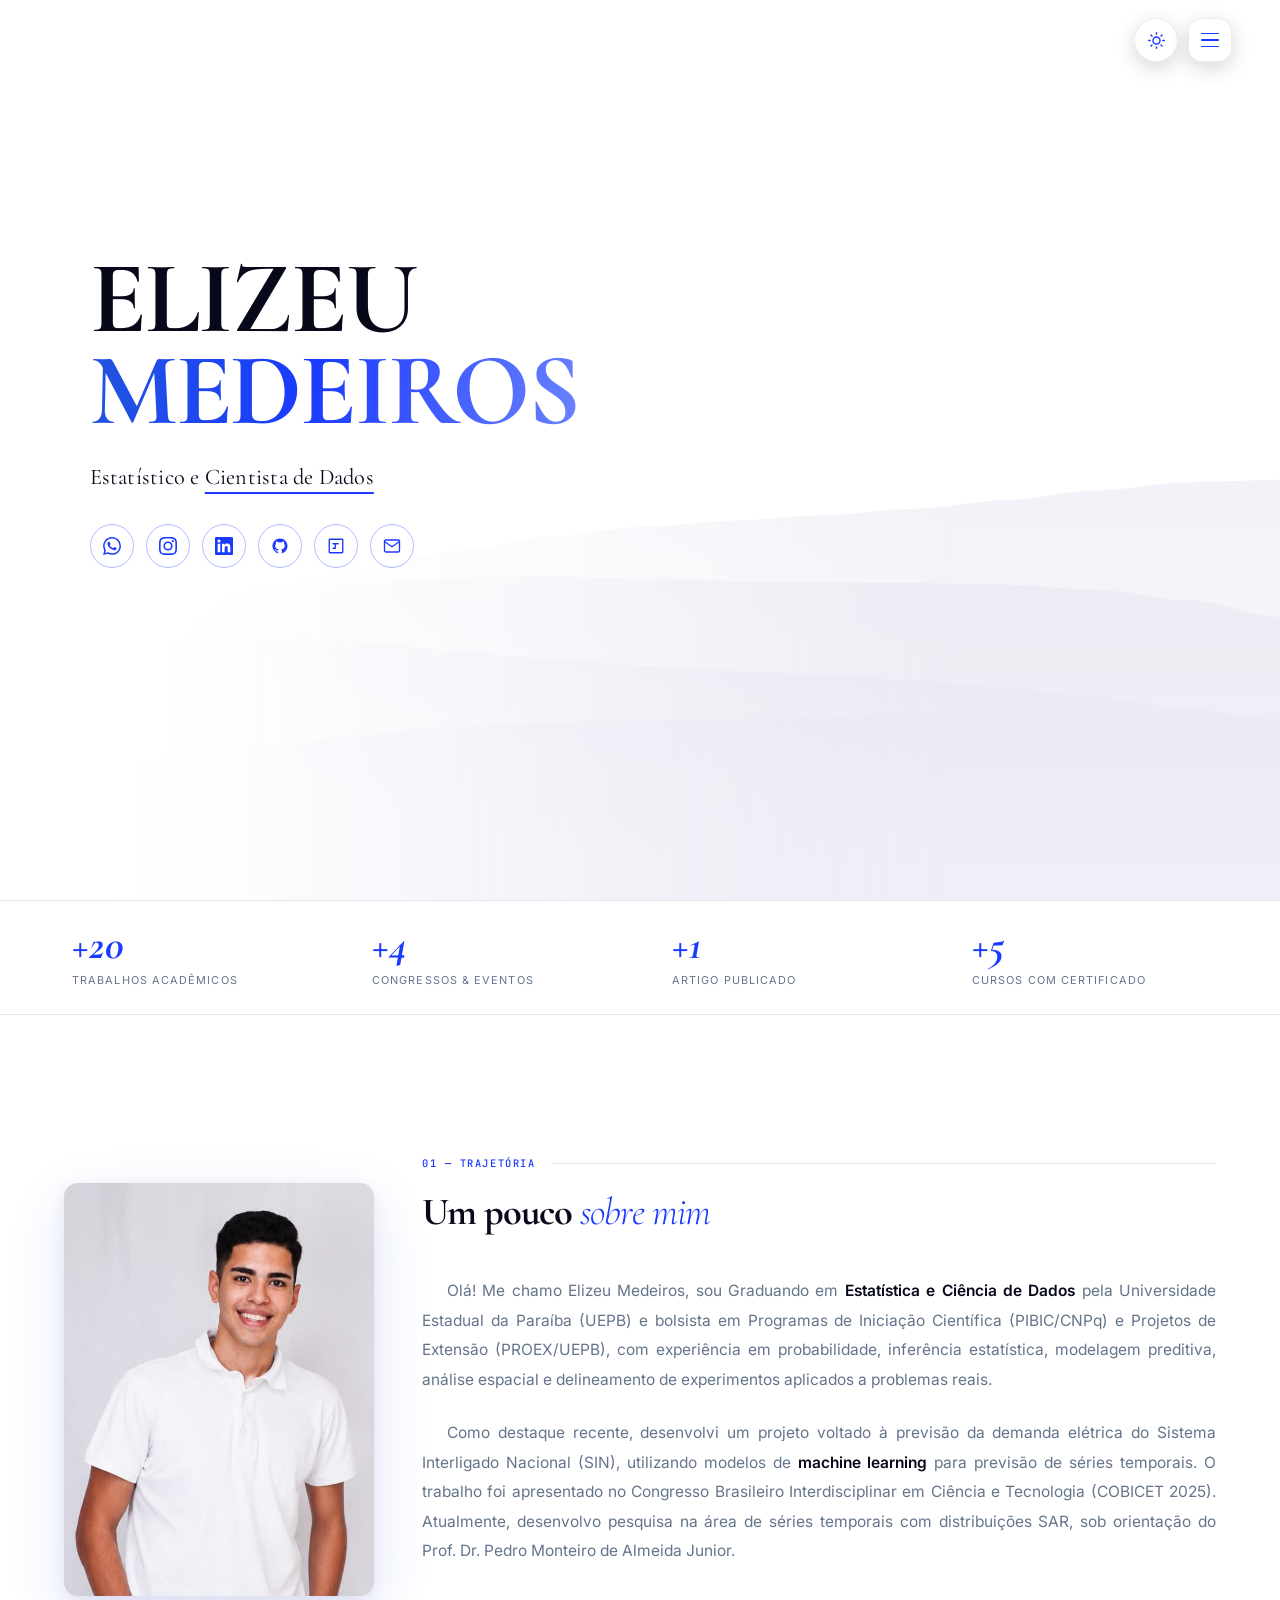
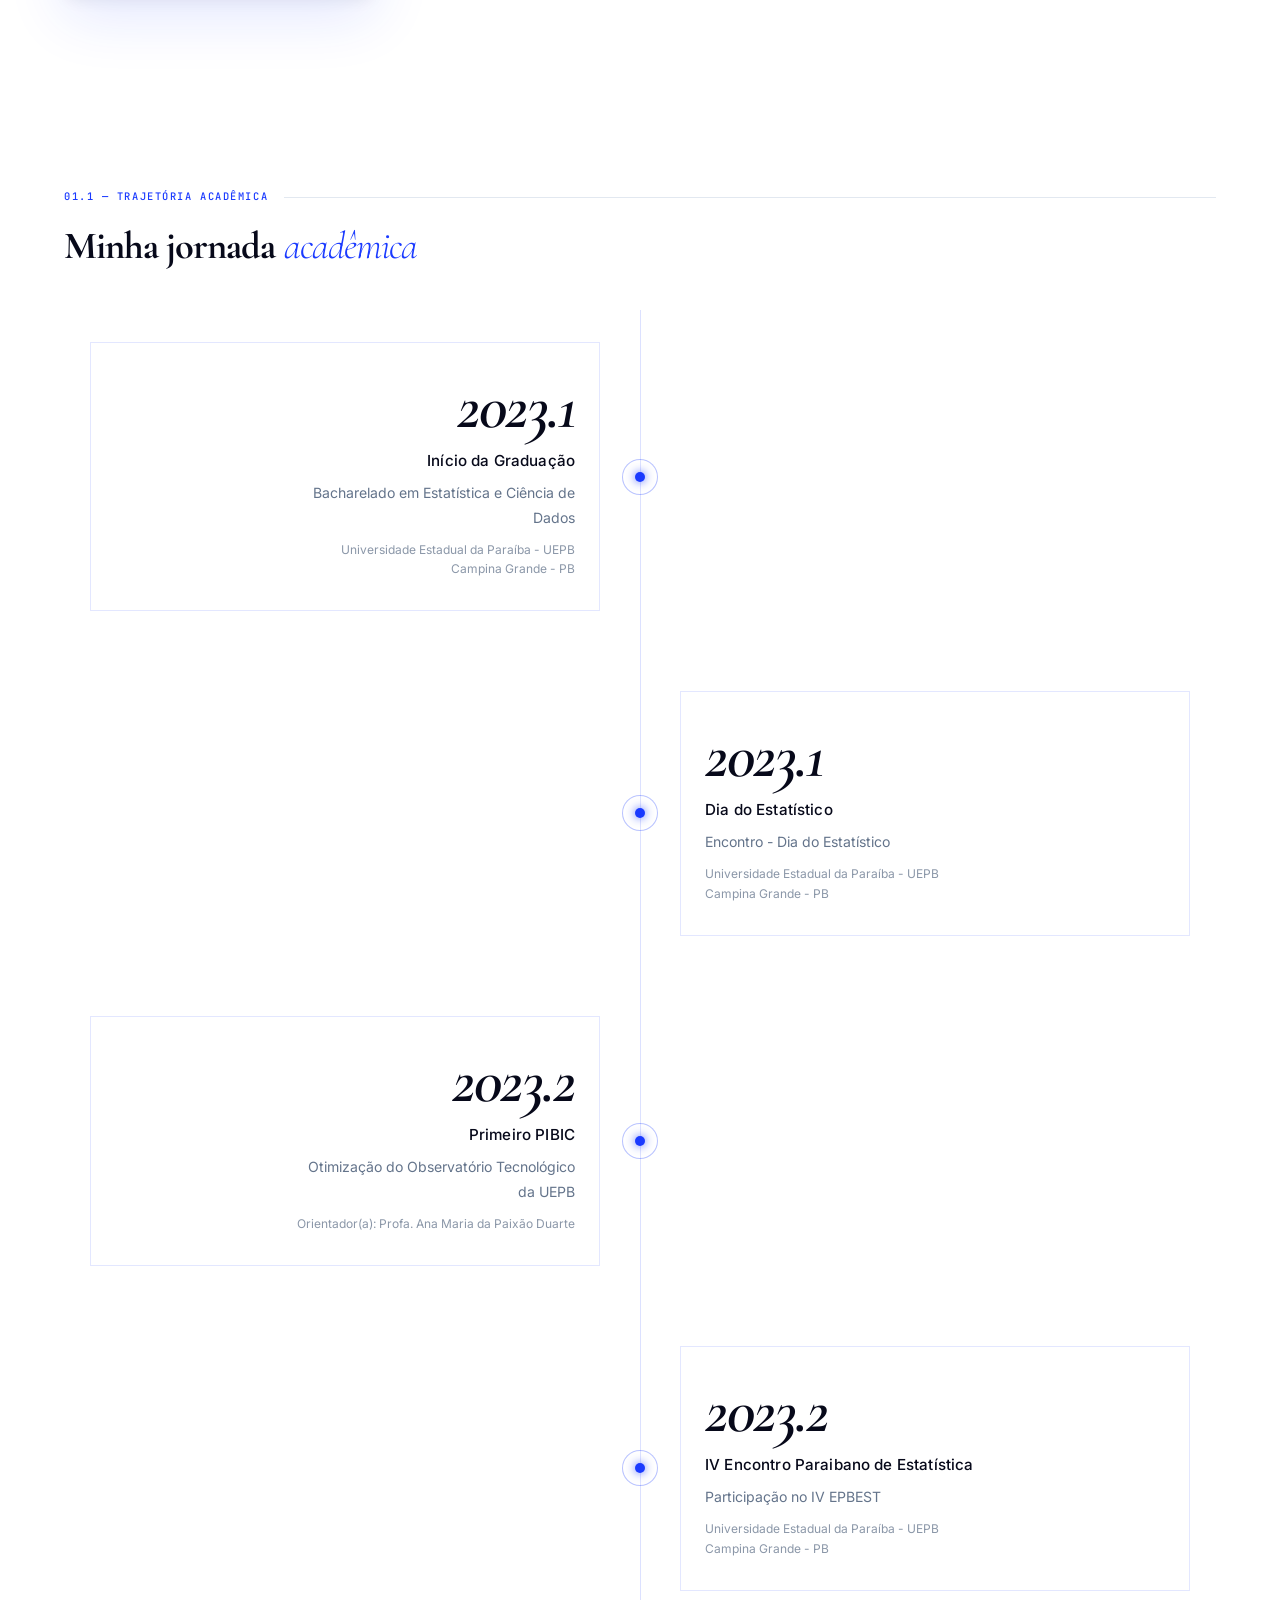
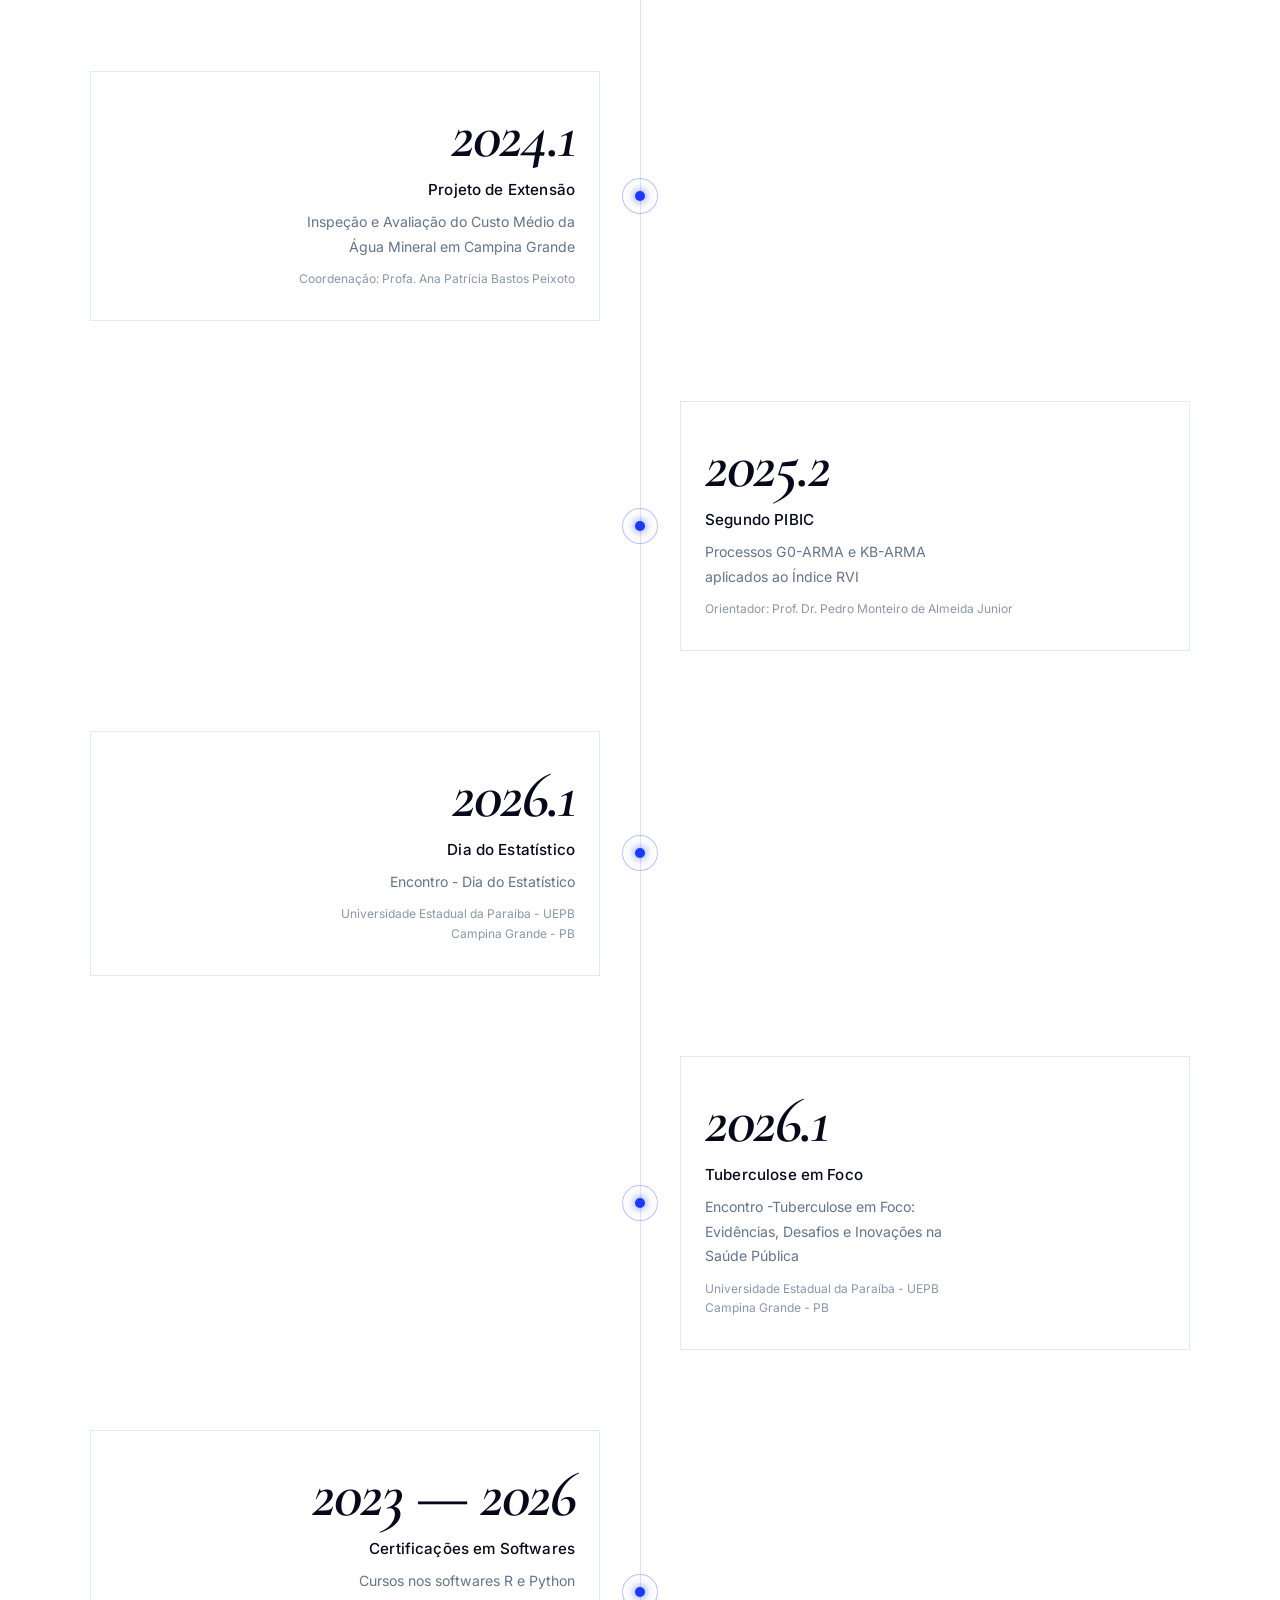
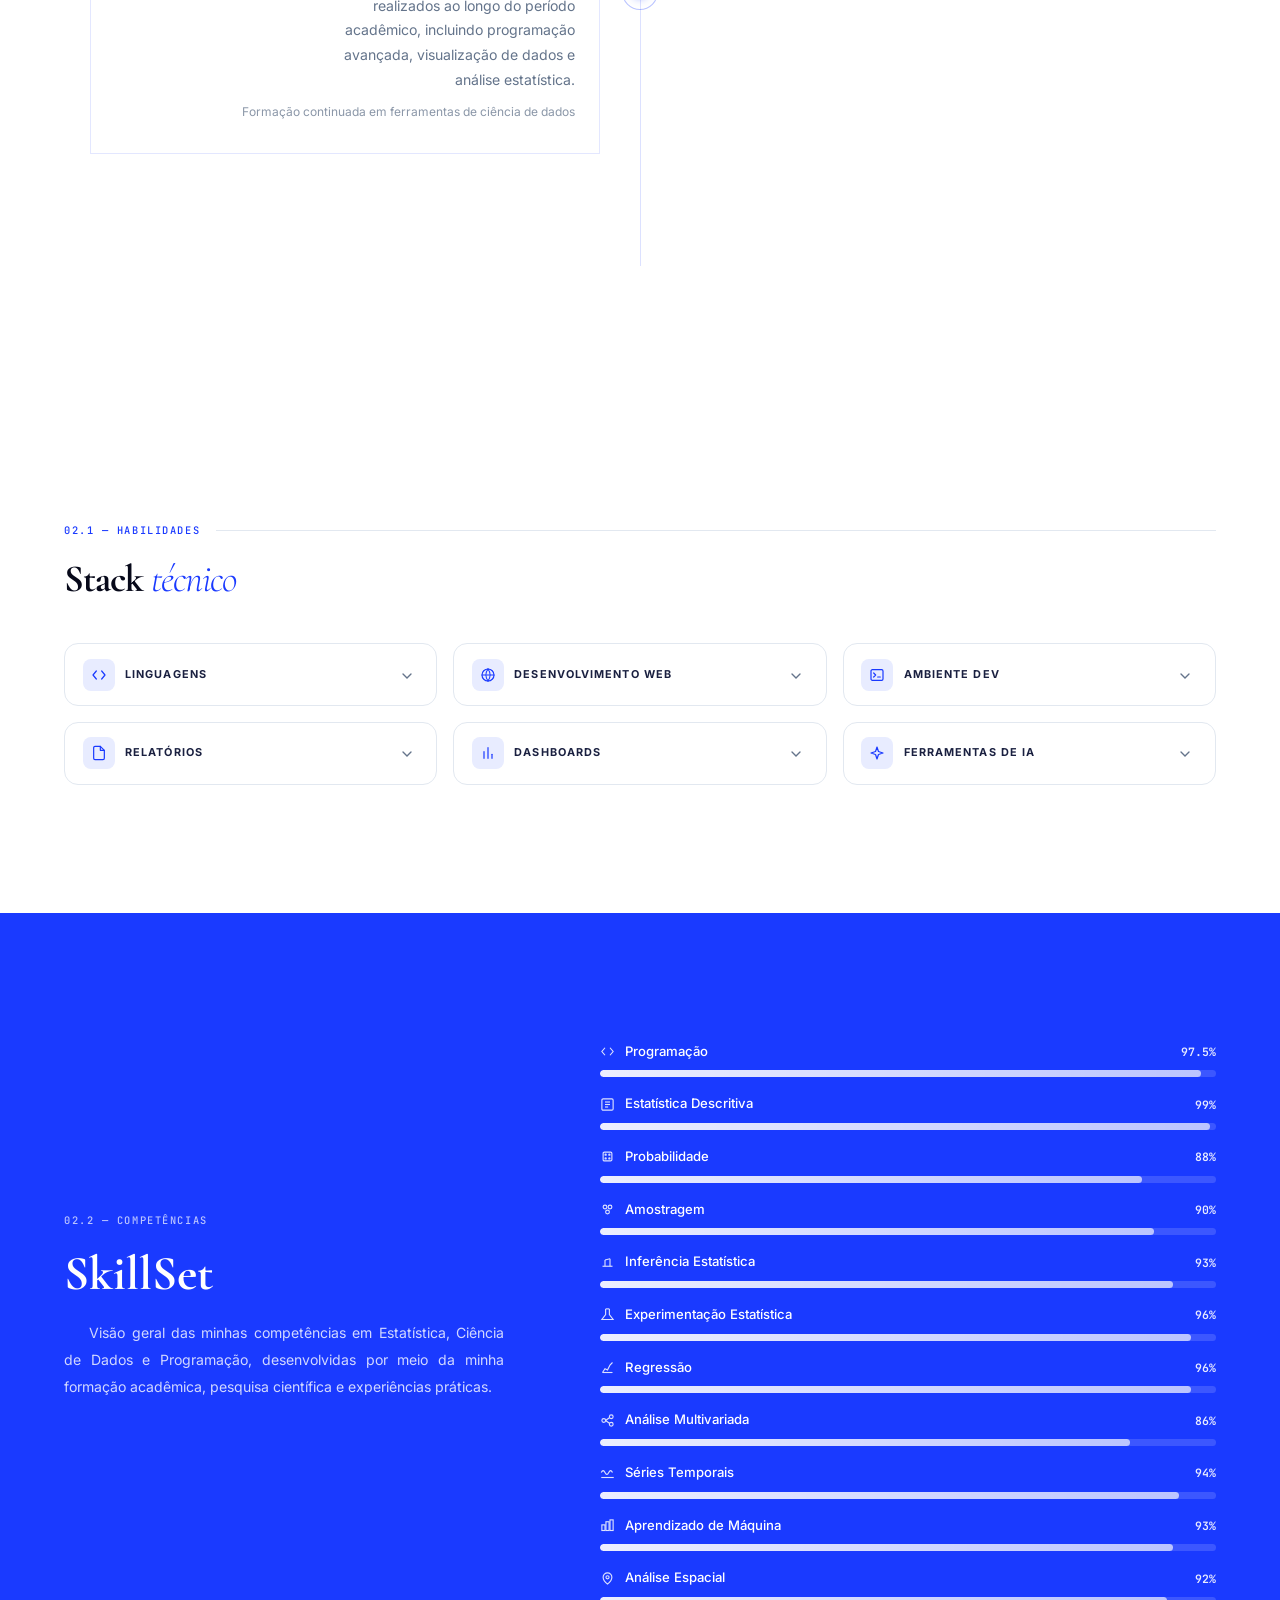
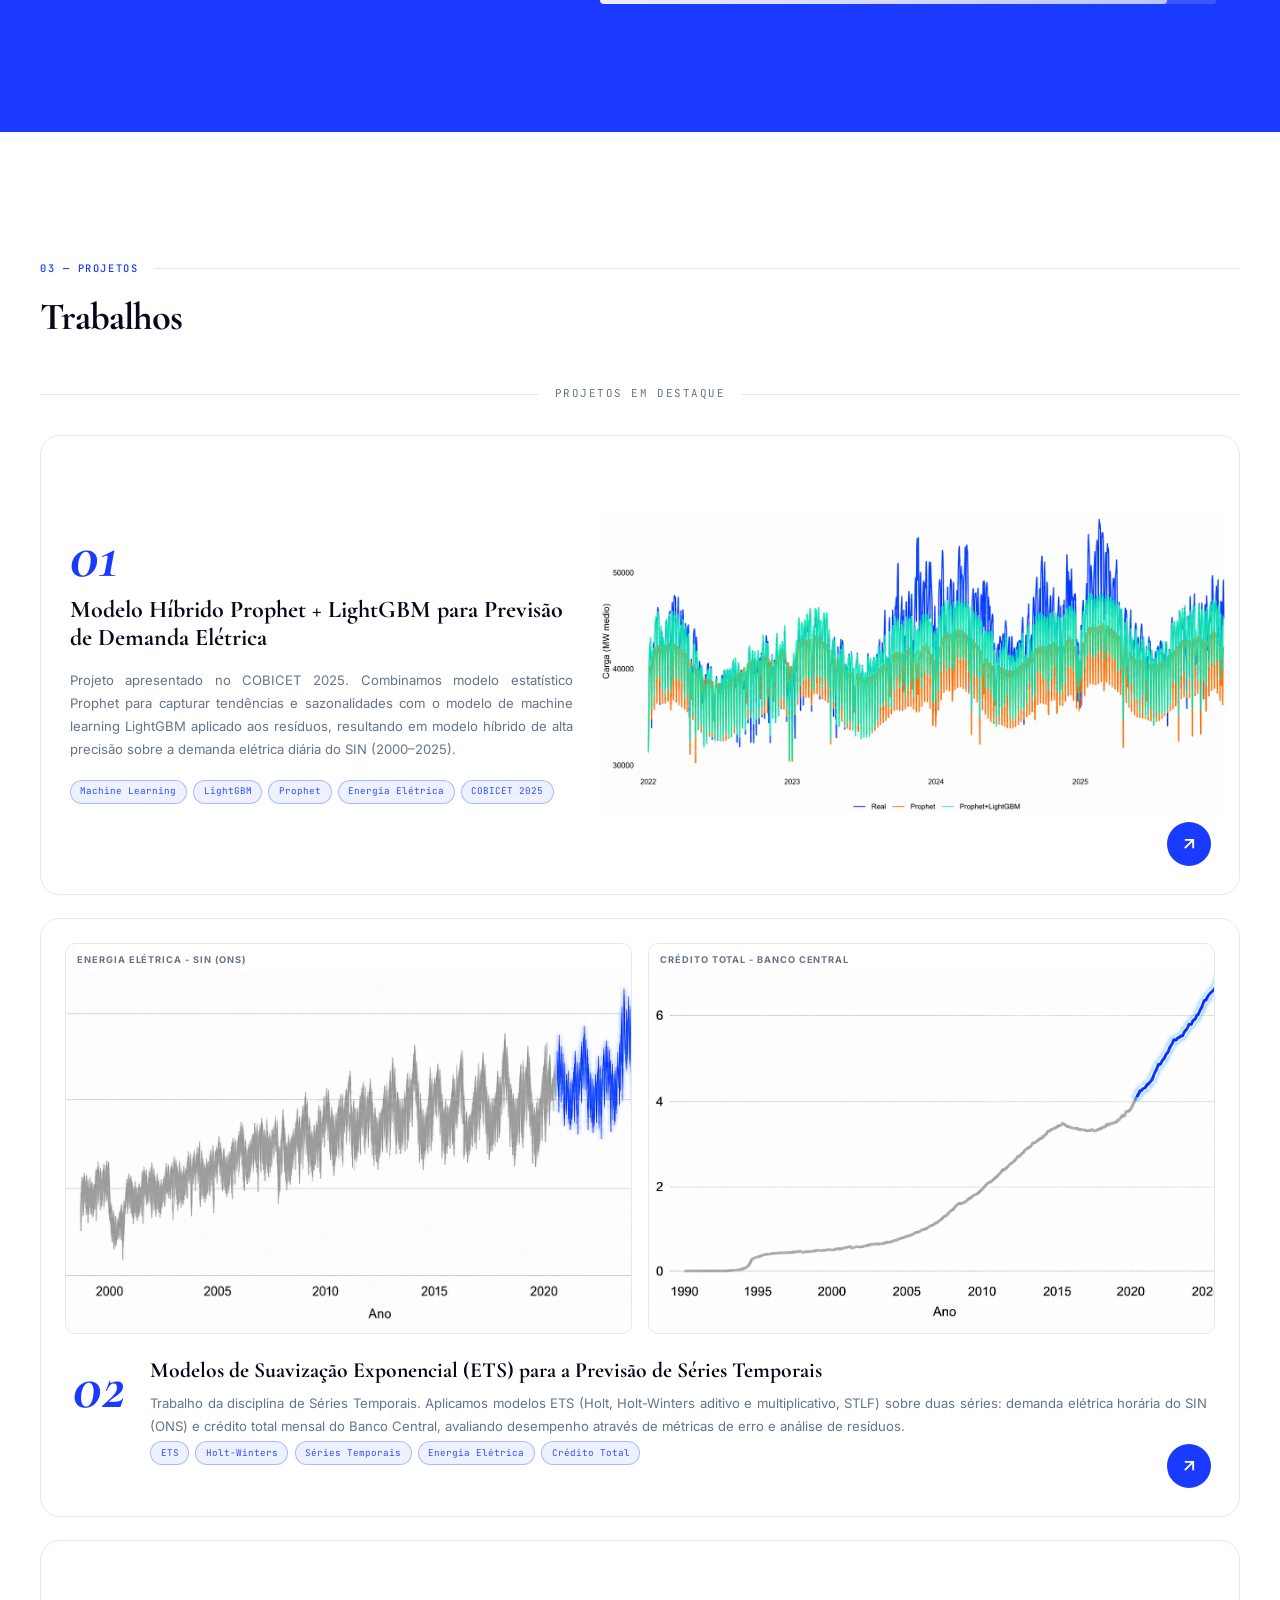
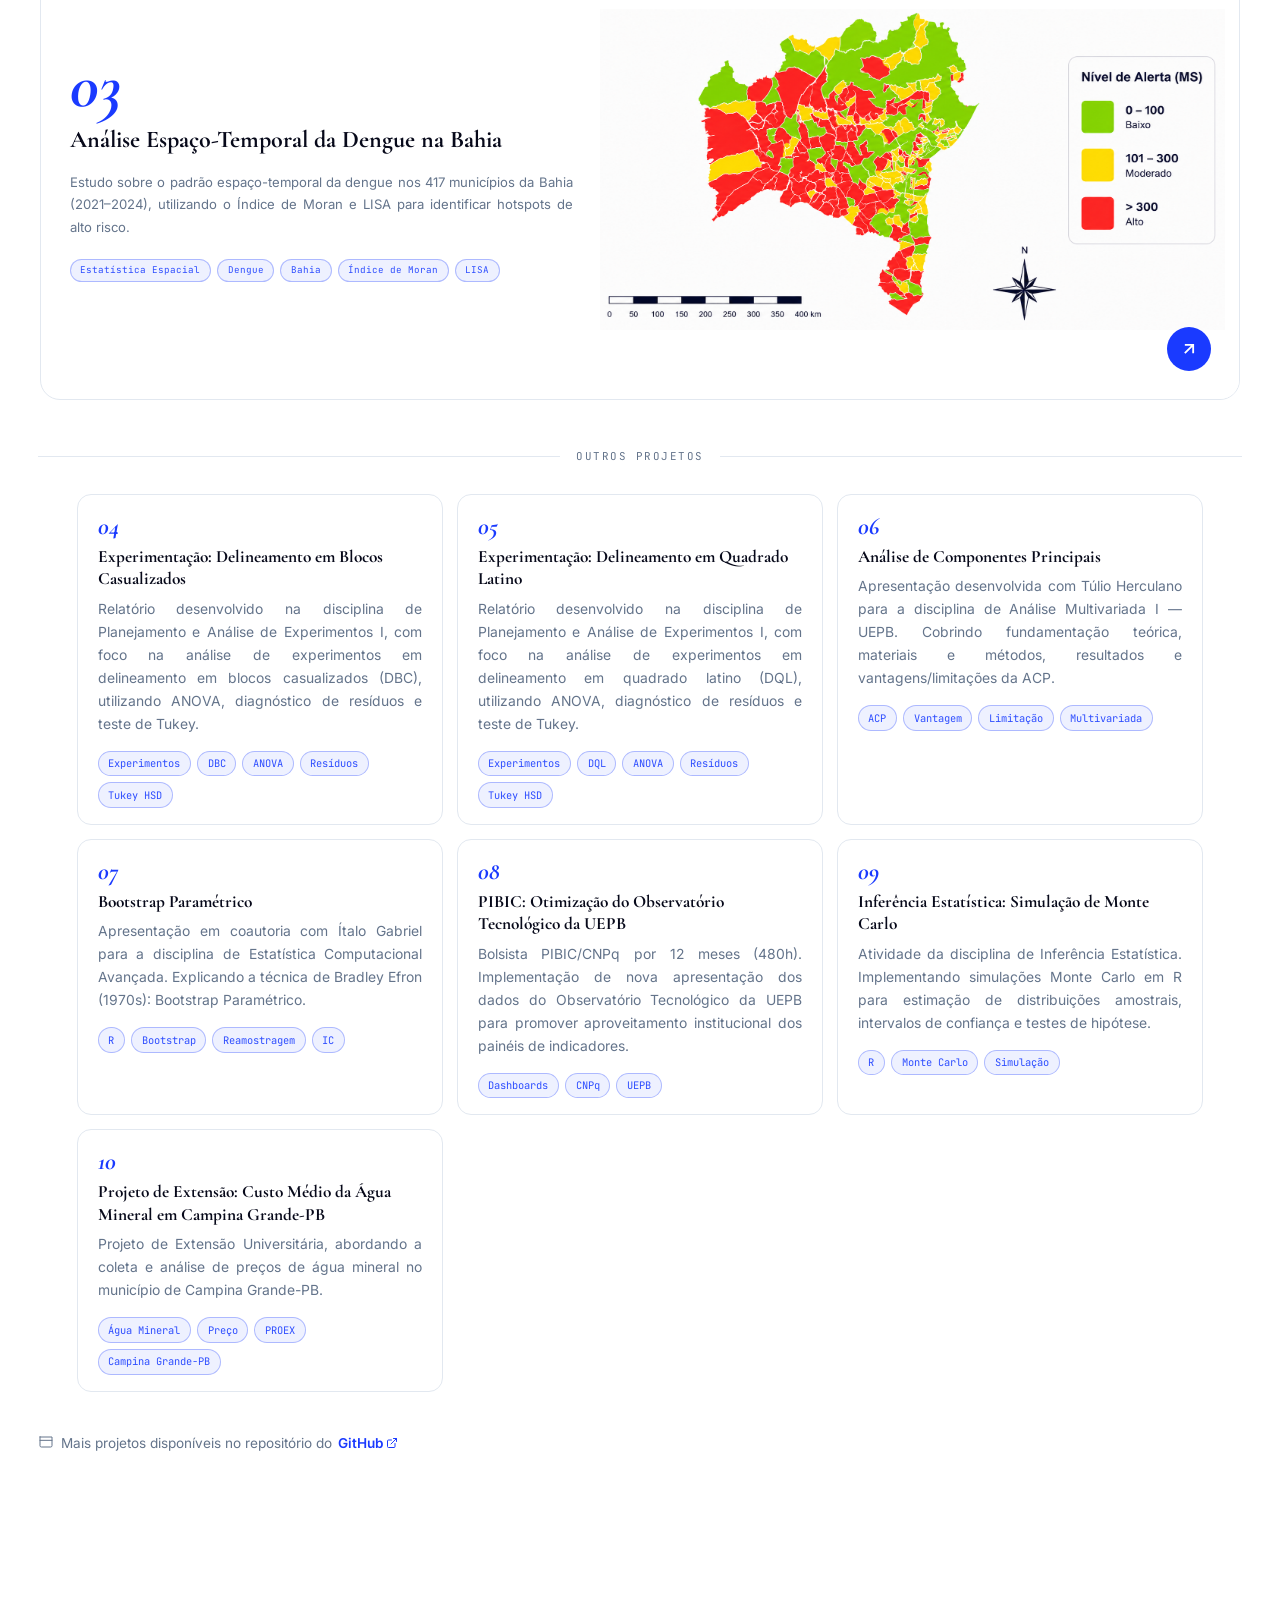
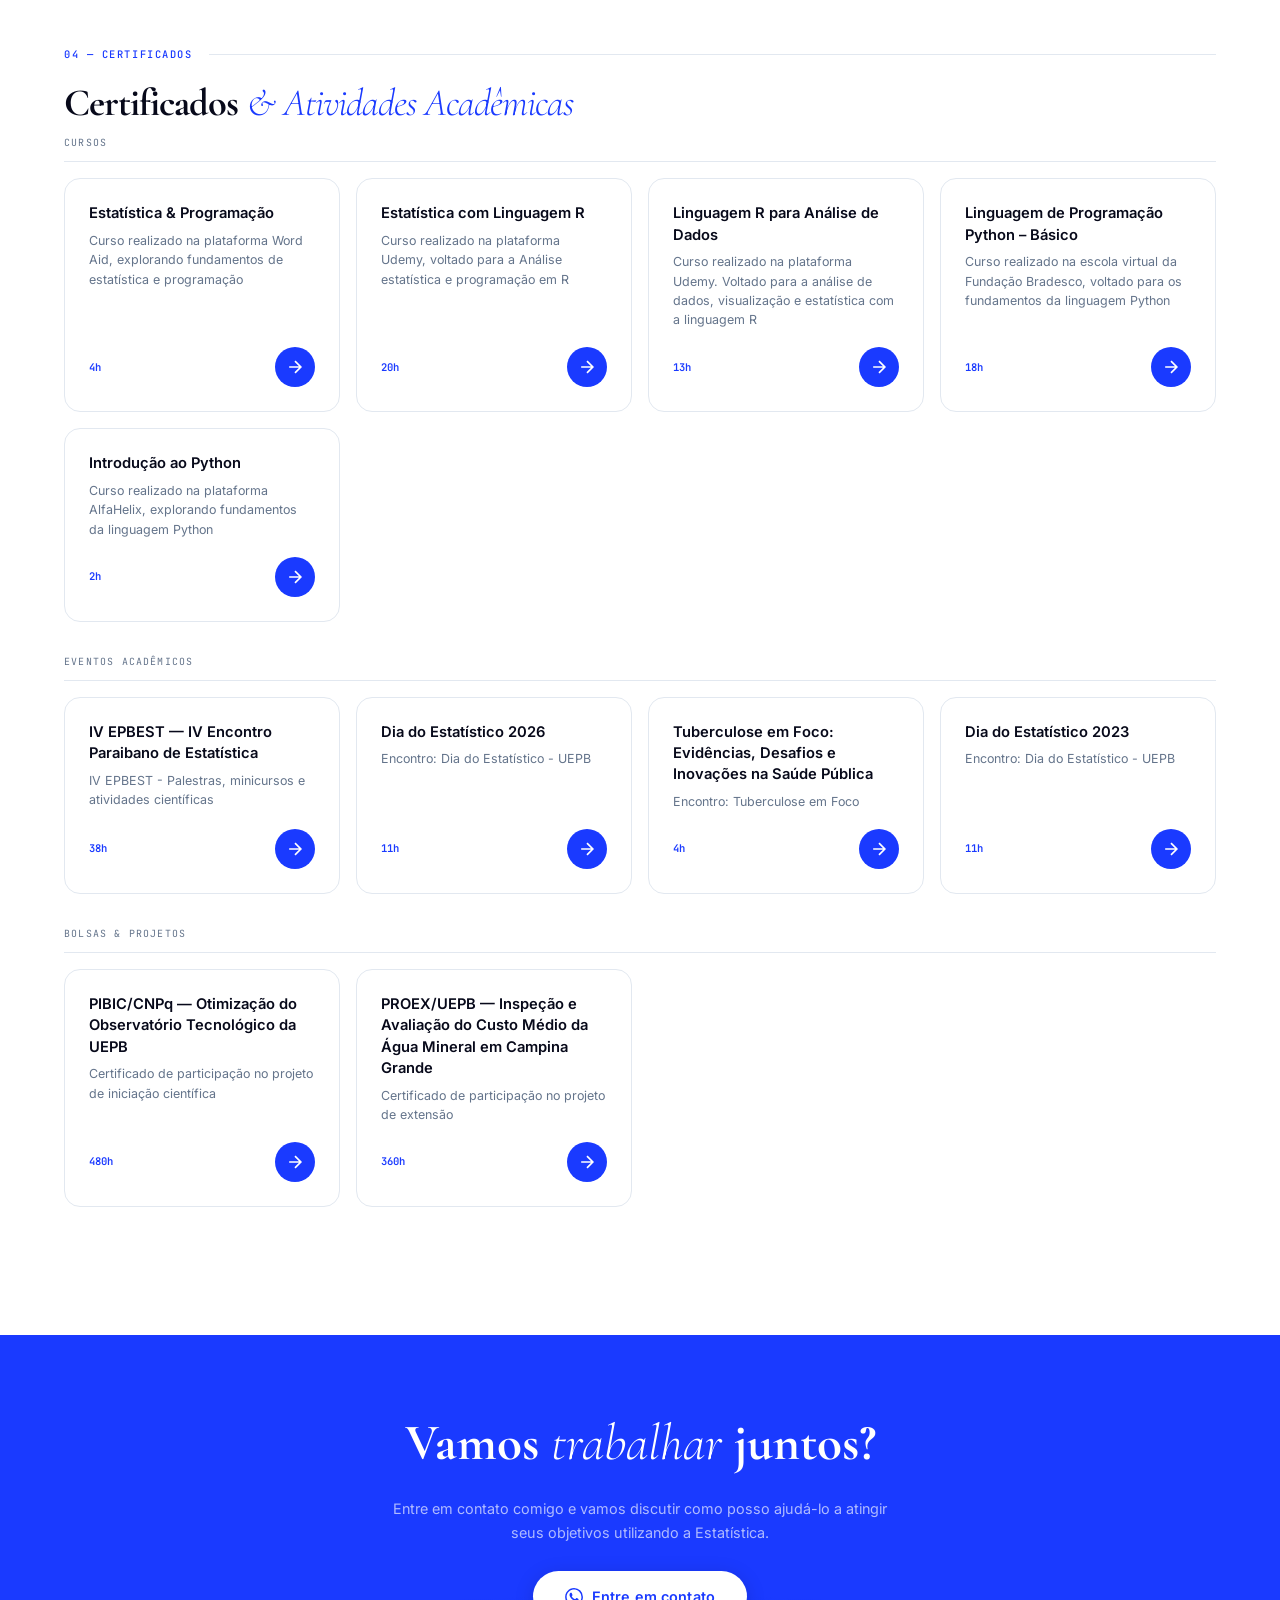
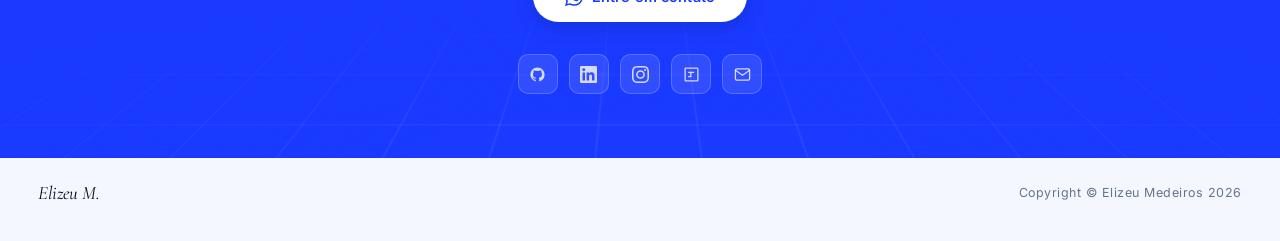
==== commit 829d5996: "ajuste na numeração dos certificados" ====
--- a/index.html
+++ b/index.html
@@ -1135,7 +1135,7 @@
             </div>
             <div class="pub-card-foot">
               <span class="pub-hours">4h</span>
-              <button class="pub-arrow-btn" onclick="openFileModal('certificados/certificado2.pdf', 'Estatística & Programação')" title="Ver certificado" style="background: var(--blue); color: white; border: none; width: 40px; height: 40px; border-radius: 50%; display: flex; align-items: center; justify-content: center; cursor: pointer; transition: transform 0.2s;"><svg viewBox="0 0 24 24" width="20" height="20" fill="none" stroke="currentColor" stroke-width="2"><path d="M5 12h14M12 5l7 7-7 7"/></svg></button>
+              <button class="pub-arrow-btn" onclick="openFileModal('certificados/certificado1.pdf', 'Estatística & Programação')" title="Ver certificado" style="background: var(--blue); color: white; border: none; width: 40px; height: 40px; border-radius: 50%; display: flex; align-items: center; justify-content: center; cursor: pointer; transition: transform 0.2s;"><svg viewBox="0 0 24 24" width="20" height="20" fill="none" stroke="currentColor" stroke-width="2"><path d="M5 12h14M12 5l7 7-7 7"/></svg></button>
             </div>
           </div>
 
@@ -1146,7 +1146,7 @@
             </div>
             <div class="pub-card-foot">
               <span class="pub-hours">20h</span>
-              <button class="pub-arrow-btn" onclick="openFileModal('certificados/certificado1.pdf', 'Estatística com Linguagem R - Udemy')" title="Ver certificado" style="background: var(--blue); color: white; border: none; width: 40px; height: 40px; border-radius: 50%; display: flex; align-items: center; justify-content: center; cursor: pointer; transition: transform 0.2s;"><svg viewBox="0 0 24 24" width="20" height="20" fill="none" stroke="currentColor" stroke-width="2"><path d="M5 12h14M12 5l7 7-7 7"/></svg></button>
+              <button class="pub-arrow-btn" onclick="openFileModal('certificados/certificado2.pdf', 'Estatística com Linguagem R - Udemy')" title="Ver certificado" style="background: var(--blue); color: white; border: none; width: 40px; height: 40px; border-radius: 50%; display: flex; align-items: center; justify-content: center; cursor: pointer; transition: transform 0.2s;"><svg viewBox="0 0 24 24" width="20" height="20" fill="none" stroke="currentColor" stroke-width="2"><path d="M5 12h14M12 5l7 7-7 7"/></svg></button>
             </div>
           </div>
 
@@ -1157,7 +1157,7 @@
             </div>
             <div class="pub-card-foot">
               <span class="pub-hours">13h</span>
-              <button class="pub-arrow-btn" onclick="openFileModal('certificados/certificado4.pdf', 'Linguagem R para Análise de Dados')" title="Ver certificado" style="background: var(--blue); color: white; border: none; width: 40px; height: 40px; border-radius: 50%; display: flex; align-items: center; justify-content: center; cursor: pointer; transition: transform 0.2s;"><svg viewBox="0 0 24 24" width="20" height="20" fill="none" stroke="currentColor" stroke-width="2"><path d="M5 12h14M12 5l7 7-7 7"/></svg></button>
+              <button class="pub-arrow-btn" onclick="openFileModal('certificados/certificado3.pdf', 'Linguagem R para Análise de Dados')" title="Ver certificado" style="background: var(--blue); color: white; border: none; width: 40px; height: 40px; border-radius: 50%; display: flex; align-items: center; justify-content: center; cursor: pointer; transition: transform 0.2s;"><svg viewBox="0 0 24 24" width="20" height="20" fill="none" stroke="currentColor" stroke-width="2"><path d="M5 12h14M12 5l7 7-7 7"/></svg></button>
             </div>
           </div>
 
@@ -1168,7 +1168,7 @@
             </div>
             <div class="pub-card-foot">
               <span class="pub-hours">18h</span>
-              <button class="pub-arrow-btn" onclick="openFileModal('certificados/certificado3.pdf', 'Python Básico — Bradesco')" title="Ver certificado" style="background: var(--blue); color: white; border: none; width: 40px; height: 40px; border-radius: 50%; display: flex; align-items: center; justify-content: center; cursor: pointer; transition: transform 0.2s;"><svg viewBox="0 0 24 24" width="20" height="20" fill="none" stroke="currentColor" stroke-width="2"><path d="M5 12h14M12 5l7 7-7 7"/></svg></button>
+              <button class="pub-arrow-btn" onclick="openFileModal('certificados/certificado4.pdf', 'Python Básico — Bradesco')" title="Ver certificado" style="background: var(--blue); color: white; border: none; width: 40px; height: 40px; border-radius: 50%; display: flex; align-items: center; justify-content: center; cursor: pointer; transition: transform 0.2s;"><svg viewBox="0 0 24 24" width="20" height="20" fill="none" stroke="currentColor" stroke-width="2"><path d="M5 12h14M12 5l7 7-7 7"/></svg></button>
             </div>
           </div>
 
